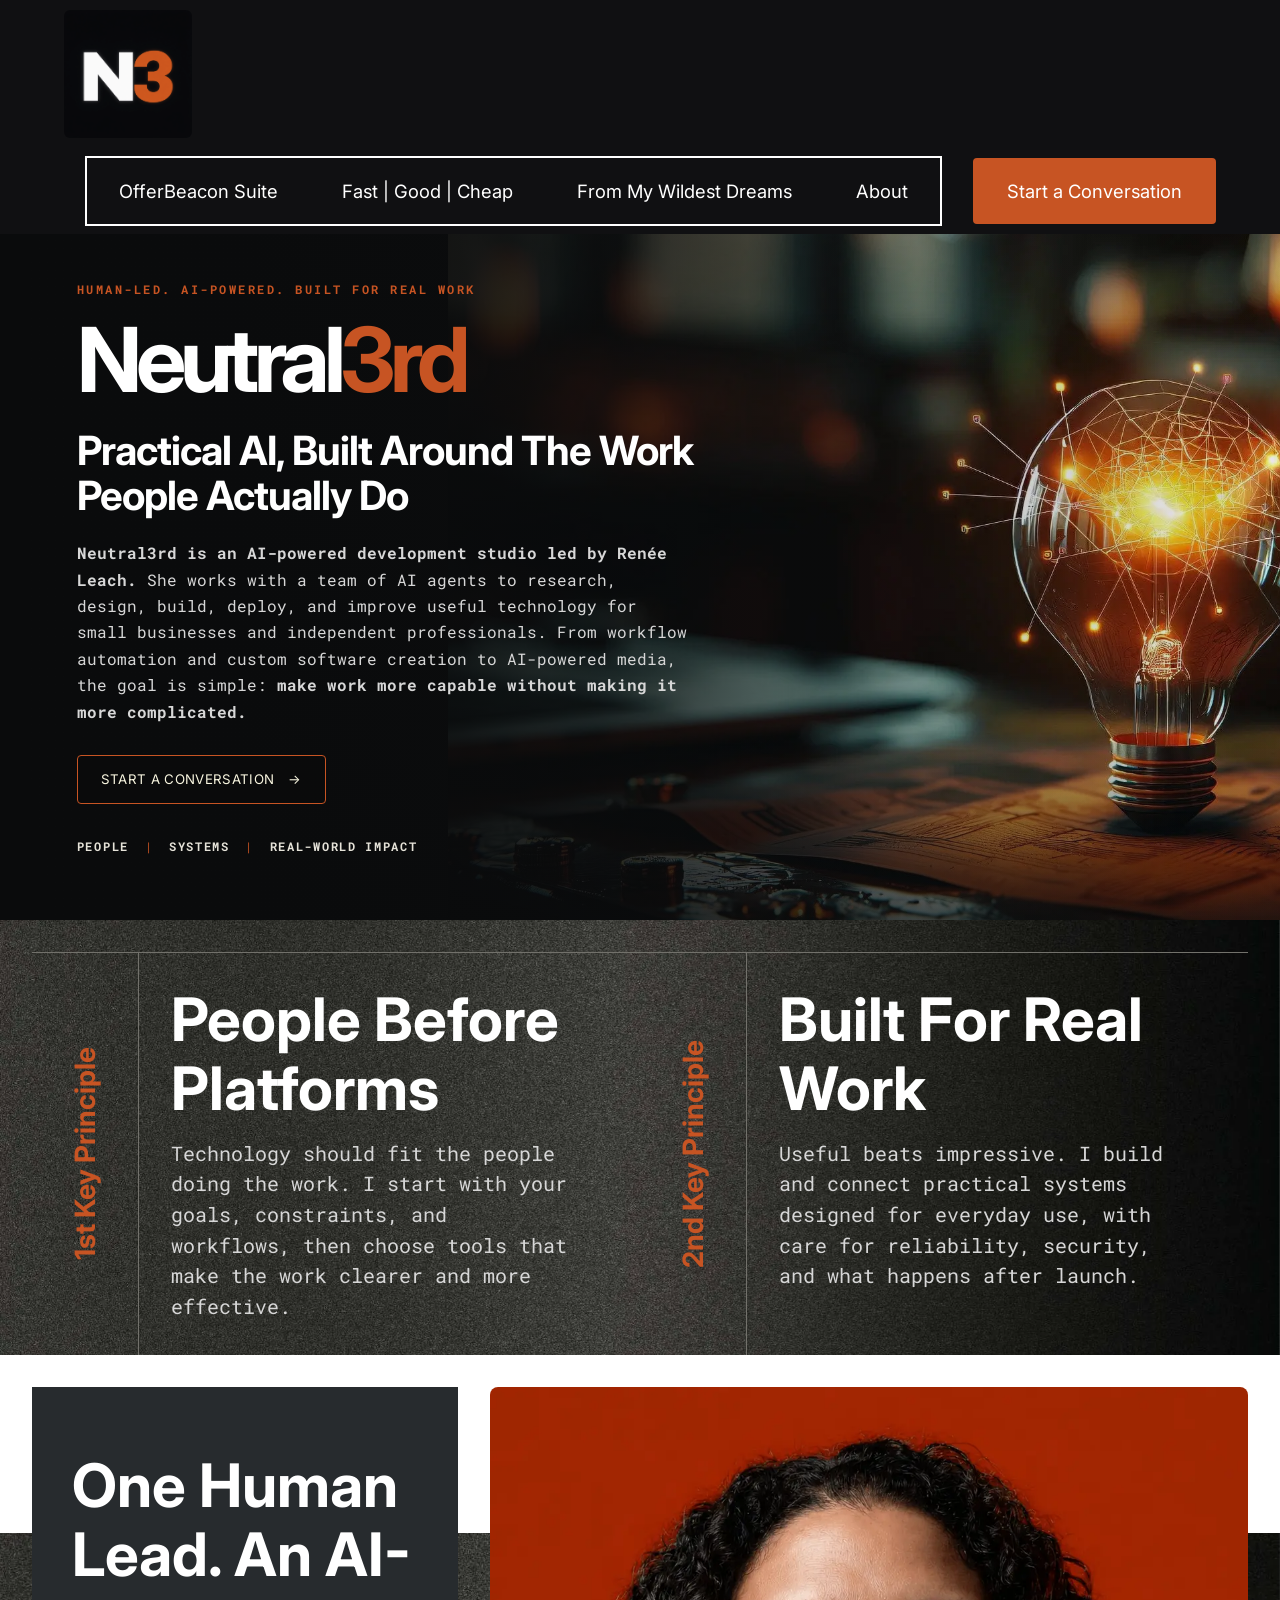
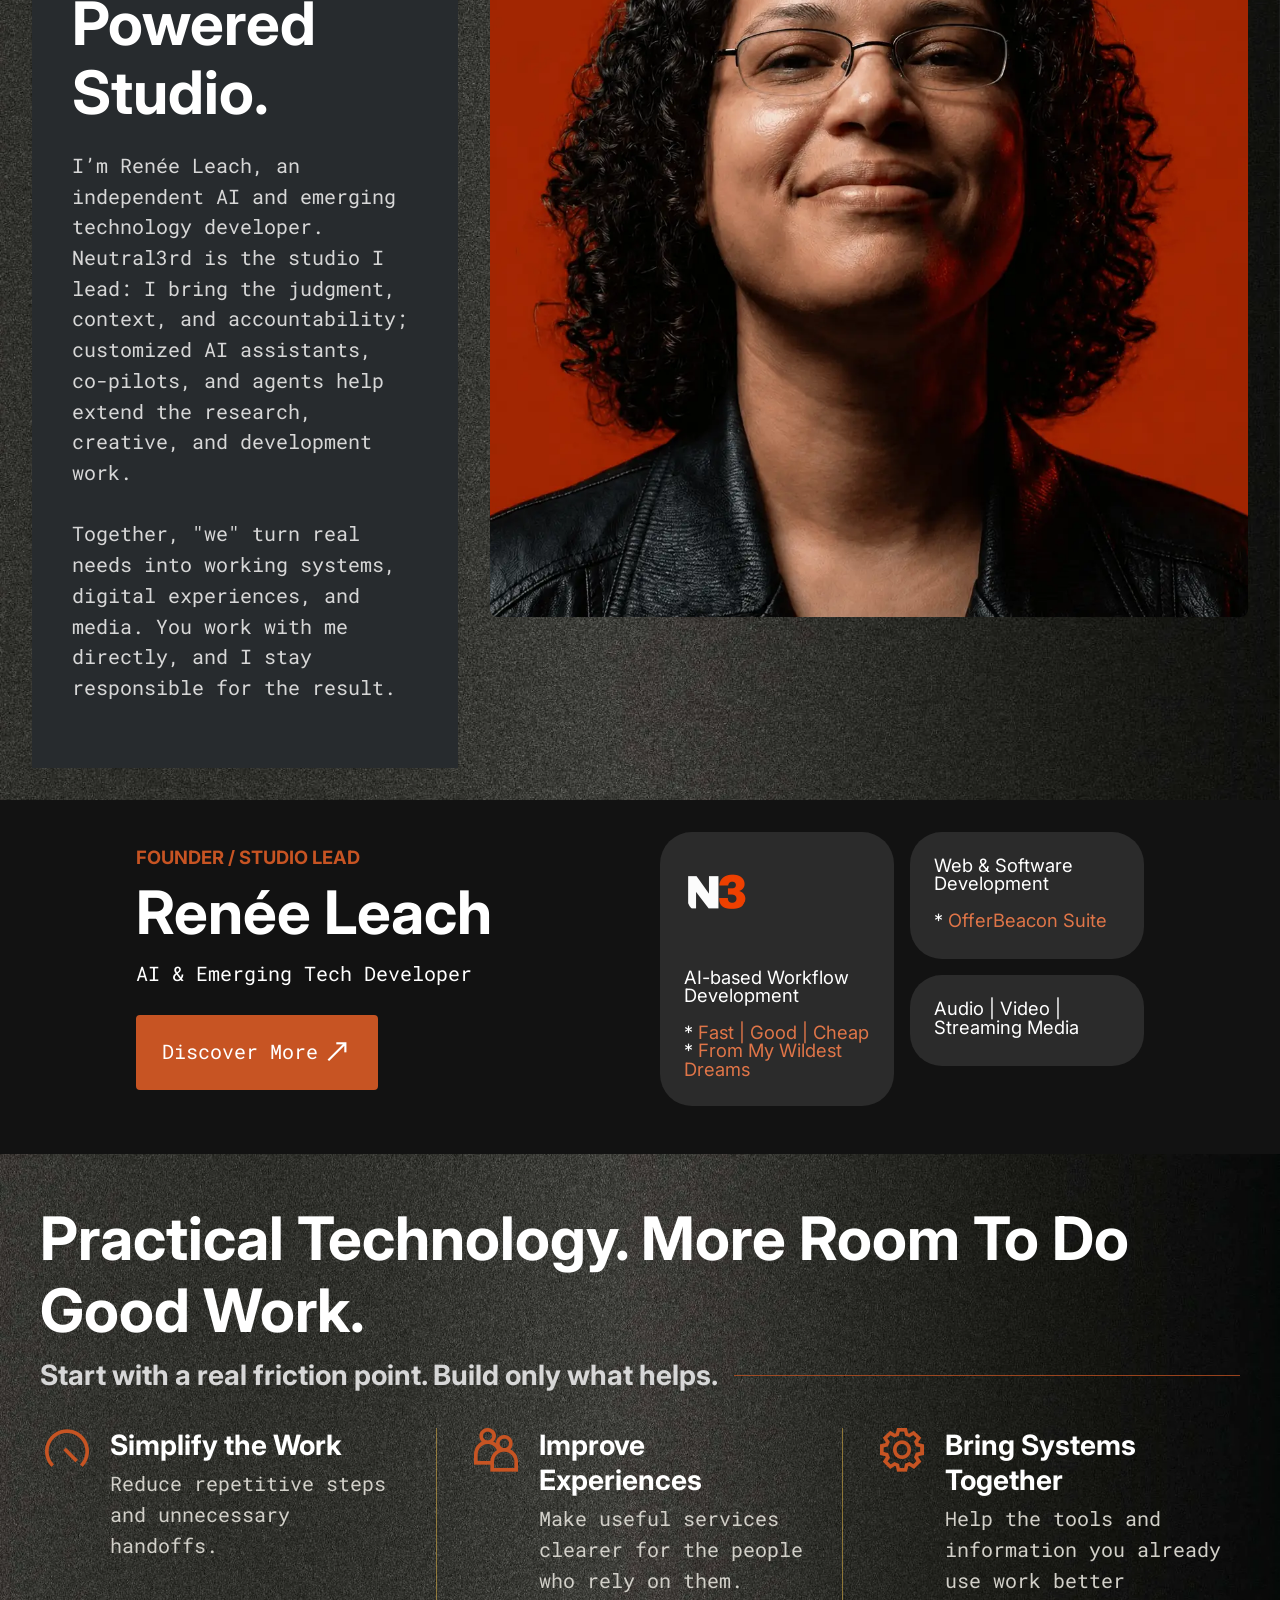
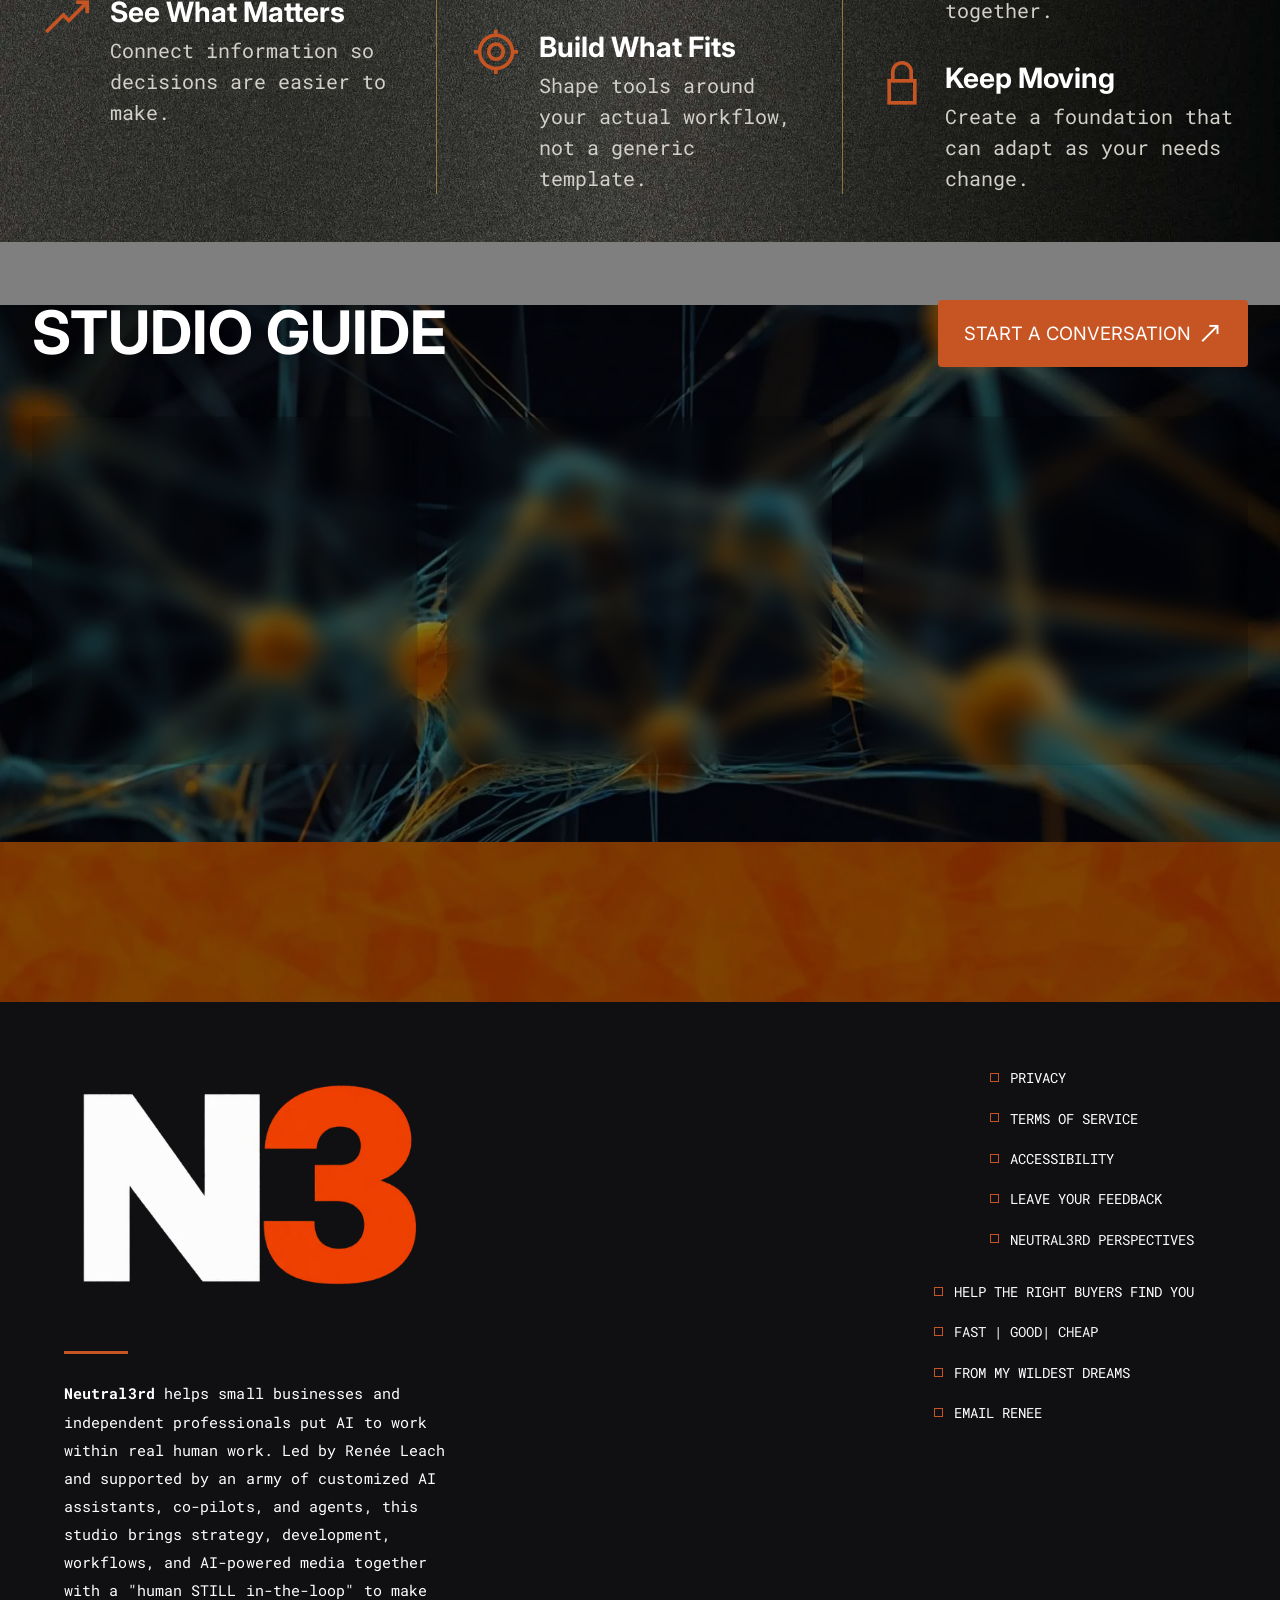
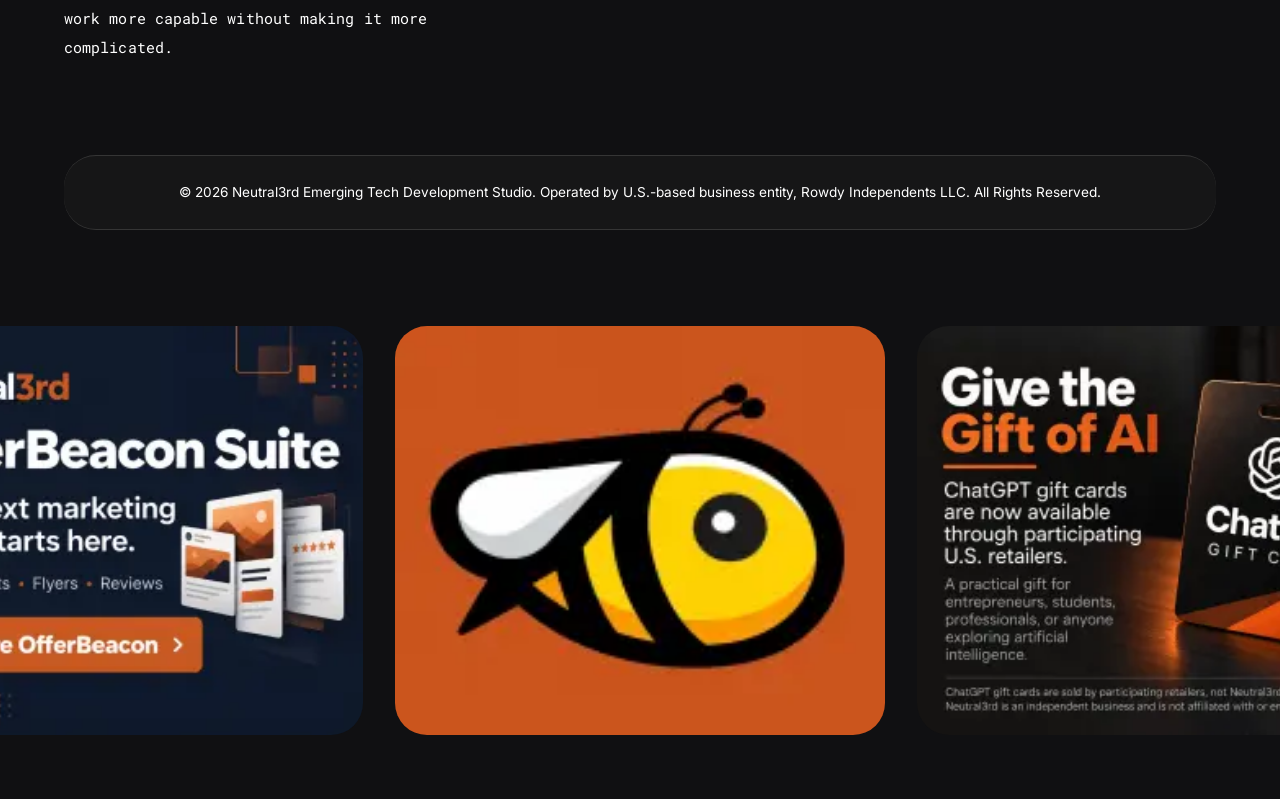
==== index.html @ d82cf658 "create github pages" ====
<!DOCTYPE html>
<html  >
<head>
  
  <meta charset="UTF-8">
  <meta http-equiv="X-UA-Compatible" content="IE=edge">
  
  <meta name="twitter:card" content="summary_large_image"/>
  <meta name="twitter:image:src" content="assets/images/index-meta.png">
  <meta property="og:image" content="assets/images/index-meta.png">
  <meta name="twitter:title" content="Neutral3rd | AI-Powered Emerging Tech Development Studio">
  <meta name="viewport" content="width=device-width, initial-scale=1, minimum-scale=1">
  <link rel="shortcut icon" href="assets/images/white20and20orange20n320logo-128x128.png" type="image/x-icon">
  <meta name="description" content="Neutral3rd is Renée Leach’s AI-powered development studio, combining human direction and AI agents to build practical technology, automation, and media for real work.">
  
  
  <title>Neutral3rd | AI-Powered Emerging Tech Development Studio</title>
  <link rel="stylesheet" href="assets/web/assets/mobirise-icons2/mobirise2.css">
  <link rel="stylesheet" href="assets/bootstrap/css/bootstrap.min.css">
  <link rel="stylesheet" href="assets/parallax/jarallax.css">
  <link rel="stylesheet" href="assets/dropdown/css/style.css">
  <link rel="stylesheet" href="assets/socicon/css/styles.css">
  <link rel="stylesheet" href="assets/theme/css/style.css">
  <link rel="preload" href="https://fonts.googleapis.com/css?family=Inter:100,200,300,400,500,600,700,800,900,100i,200i,300i,400i,500i,600i,700i,800i,900i&display=swap" as="style" onload="this.onload=null;this.rel='stylesheet'">
  <noscript><link rel="stylesheet" href="https://fonts.googleapis.com/css?family=Inter:100,200,300,400,500,600,700,800,900,100i,200i,300i,400i,500i,600i,700i,800i,900i&display=swap"></noscript>
  <link rel="preload" href="https://fonts.googleapis.com/css?family=Roboto+Mono:100,200,300,400,500,600,700,100i,200i,300i,400i,500i,600i,700i&display=swap" as="style" onload="this.onload=null;this.rel='stylesheet'">
  <noscript><link rel="stylesheet" href="https://fonts.googleapis.com/css?family=Roboto+Mono:100,200,300,400,500,600,700,100i,200i,300i,400i,500i,600i,700i&display=swap"></noscript>
  <link rel="preload" as="style" href="assets/mobirise/css/mbr-additional.css?v=GJAGqX"><link rel="stylesheet" href="assets/mobirise/css/mbr-additional.css?v=GJAGqX" type="text/css">

  
  
  

<meta name="theme-color" content="#f9f6e0">
<link rel="manifest" href="manifest.json">
<script src="sw-connect.js"></script>
<meta name="mobile-web-app-capable" content="yes">
<meta name="apple-mobile-web-app-capable" content="yes">
<link rel="apple-touch-startup-image" media="(device-width: 320px) and (device-height: 568px) and (-webkit-device-pixel-ratio: 2) and (orientation: portrait)" href="assets/images/apple-launch-640x1136.png">
<link rel="apple-touch-startup-image" media="(device-width: 375px) and (device-height: 667px) and (-webkit-device-pixel-ratio: 2) and (orientation: portrait)" href="assets/images/apple-launch-750x1334.png">
<link rel="apple-touch-startup-image" media="(device-width: 414px) and (device-height: 736px) and (-webkit-device-pixel-ratio: 3) and (orientation: portrait)" href="assets/images/apple-launch-1242x2208.png">
<link rel="apple-touch-startup-image" media="(device-width: 375px) and (device-height: 812px) and (-webkit-device-pixel-ratio: 3) and (orientation: portrait)" href="assets/images/apple-launch-1125x2436.png">
<link rel="apple-touch-startup-image" media="(device-width: 390px) and (device-height: 844px) and (-webkit-device-pixel-ratio: 3) and (orientation: portrait)" href="assets/images/apple-launch-1170x2532.png">
<link rel="apple-touch-startup-image" media="(device-width: 393px) and (device-height: 852px) and (-webkit-device-pixel-ratio: 3) and (orientation: portrait)" href="assets/images/apple-launch-1179x2556.png">
<link rel="apple-touch-startup-image" media="(device-width: 430px) and (device-height: 932px) and (-webkit-device-pixel-ratio: 3) and (orientation: portrait)" href="assets/images/apple-launch-1290x2796.png">
<link rel="apple-touch-startup-image" media="(device-width: 768px) and (device-height: 1024px) and (-webkit-device-pixel-ratio: 2) and (orientation: portrait)" href="assets/images/apple-launch-1536x2048.png">
<link rel="apple-touch-startup-image" media="(device-width: 834px) and (device-height: 1112px) and (-webkit-device-pixel-ratio: 2) and (orientation: portrait)" href="assets/images/apple-launch-1668x2224.png">
<link rel="apple-touch-startup-image" media="(device-width: 834px) and (device-height: 1194px) and (-webkit-device-pixel-ratio: 2) and (orientation: portrait)" href="assets/images/apple-launch-1668x2388.png">
<link rel="apple-touch-startup-image" media="(device-width: 1024px) and (device-height: 1366px) and (-webkit-device-pixel-ratio: 2) and (orientation: portrait)" href="assets/images/apple-launch-2048x2732.png">
<meta name="apple-mobile-web-app-status-bar-style" content="default">
<meta name="apple-mobile-web-app-title" content="Neutral3rd Emerging Technologies Development Studio">
<link rel="apple-touch-icon" href="apple-touch-icon.png"></head>
<body>
  
  <section data-bs-version="5.1" class="menu menu01 glancem5 cid-vyMJUqlvSn" once="menu" id="menu01-20">
    

    <nav class="navbar navbar-dropdown navbar-expand-lg">
        <div class="content-wrap container-fluid">
            <div class="navbar-brand">
                <span class="navbar-logo">
                    <a href="https://neutral3rd.space">
                        <img src="[data-uri]" alt="Neutral3rd Emerging Tech Development Studio" style="height: 8rem;" loading="lazy" class="lazyload" data-src="assets/images/white20and20orange20n320logo-1206x1206.png">
                    </a>
                </span>
                
            </div>
            <button class="navbar-toggler" type="button" data-toggle="collapse" data-bs-toggle="collapse" data-target="#navbarSupportedContent" data-bs-target="#navbarSupportedContent" aria-controls="navbarNavAltMarkup" aria-expanded="false" aria-label="Toggle navigation">
                <div class="hamburger">
                    <span></span>
                    <span></span>
                    <span></span>
                    <span></span>
                </div>
            </button>
            <div class="collapse navbar-collapse" id="navbarSupportedContent">
                <ul class="navbar-nav nav-dropdown" data-app-modern-menu="true"><li class="nav-item"><a class="nav-link link text-info text-primary display-4" href="https://offerbeacon.neutral3rd.space" target="_blank">OfferBeacon Suite</a></li><li class="nav-item"><a class="nav-link link text-info text-primary display-4" href="https://neutral3rd.space/fast-good-cheap">Fast | Good | Cheap</a></li><li class="nav-item"><a class="nav-link link text-info text-primary display-4" href="https://neutral3rd.space/custom-task-prompt">From My Wildest Dreams</a></li>
                    
                    <li class="nav-item"><a class="nav-link link text-info text-primary display-4" href="index.html#dev-about">About</a>
                    </li></ul>
                
                <div class="navbar-buttons mbr-section-btn"><a class="btn btn-secondary display-4" href="https://studioguide.neutral3rd.space/chat?token=cf7573456c87d54489c7ba5f0a2e93bf&name=Samir%20%7C%20Neutral3rd%20Emerging%20Tech%20Development%20Studio&accent=%23c75423&greet=Hey!%20Welcome%20to%20Neutral3rd.%20I%27m%20Samir%2C%20Neutral3rd%27s%20AI%20studio%20guide.%20I%20can%20help%20you%20explore%20the%20OfferBeacon%20Suite%2C%20learn%20about%20this%20development%20studio%20in%20general%2C%20or%20find%20the%20right%20next%20step.%20What%20brings%20you%20here%20today%3F&face=https%3A%2F%2Fcuevueapp.com%2Fassets%2Ffaces%2Fstandard%2F62227bb3-2f6e-4220-b3c9-2c02b2fdb349.jpg&page=https%3A%2F%2Fstudioguide.neutral3rd.space%2Fneutral3rd-emerging-technologies%2Fsamir-from-neutral3rd-emerging&mode=desktop&lang=en" target="_blank">Start a Conversation</a></div>
            </div>
        </div>
    </nav>
</section>

<section data-bs-version="5.1" class="features08 fabm5 neutral3rd-hero cid-tPfidOb3iJ" id="header01-1">




<!-- BACKGROUND OVERLAY -->




<!-- CINEMATIC IMAGE LAYER -->

<div class="n3-hero-media">

  <div class="n3-hero-image-frame" style="background-image: url(assets/images/mbr-6-1920x1280.webp); background-position: 20% 65%; width: 65%;">
  </div>

  <div class="n3-hero-image-shade" aria-hidden="true"></div>

</div>


<!-- MAIN CONTENT -->

<div class="n3-hero-container container-fluid">

  <div class="n3-hero-content">

    <!-- EYEBROW -->

    <p class="n3-hero-eyebrow mbr-fonts-style display-7">HUMAN-LED. AI-POWERED. BUILT FOR REAL WORK</p>


    <!-- BRAND -->

    <h1 class="n3-hero-brand mbr-fonts-style display-1"><strong>
      Neutral<span class="n3-gold"><b>3rd</b></span></strong></h1>


    <!-- HEADLINE -->

    <h2 class="n3-hero-headline mbr-fonts-style display-2">Practical AI, Built Around The Work People Actually Do</h2>


    <!-- DESCRIPTION -->

    <p class="n3-hero-description mbr-fonts-style display-7"><strong>Neutral3rd is an AI-powered development studio led by Renée Leach.</strong> She works with a team of AI agents to research, design, build, deploy, and improve useful technology for small businesses and independent professionals. From workflow automation and custom software creation to AI-powered media, the goal is simple: <strong>make work more capable without making it more complicated.</strong><br></p>


    <!-- BUTTONS -->

    <div class="n3-hero-buttons mbr-section-btn">

     <!-- <a class="btn btn-primary display-4" href="#">
        EXPLORE THE BUILDS
        <span aria-hidden="true">→</span>
      </a> -->

      <a class="btn btn-secondary display-4" href="https://studioguide.neutral3rd.space/chat?token=cf7573456c87d54489c7ba5f0a2e93bf&name=Samir%20%7C%20Neutral3rd%20Emerging%20Tech%20Development%20Studio&accent=%23c75423&greet=Hey!%20Welcome%20to%20Neutral3rd.%20I%27m%20Samir%2C%20Neutral3rd%27s%20AI%20studio%20guide.%20I%20can%20help%20you%20explore%20the%20OfferBeacon%20Suite%2C%20learn%20about%20this%20development%20studio%20in%20general%2C%20or%20find%20the%20right%20next%20step.%20What%20brings%20you%20here%20today%3F&face=https%3A%2F%2Fcuevueapp.com%2Fassets%2Ffaces%2Fstandard%2F62227bb3-2f6e-4220-b3c9-2c02b2fdb349.jpg&page=https%3A%2F%2Fstudioguide.neutral3rd.space%2Fneutral3rd-emerging-technologies%2Fsamir-from-neutral3rd-emerging&mode=desktop&lang=en" target="_blank">START A CONVERSATION <span aria-hidden="true">→</span></a>

    </div>

    <!-- KEYWORDS  -->

    <p class="n3-hero-keywords mbr-fonts-style display-7">
      PEOPLE <span>|</span>&nbsp;SYSTEMS <span>|</span>
      REAL-WORLD IMPACT
    </p>

  </div>

</div>

</section>

<section data-bs-version="5.1" class="features05 fabm5 cid-tPfiw8mInr mbr-parallax-background" id="features05-6">
    

    
    

    <div class="container-fluid">
        <div class="row">
            
            <div class="col-12 col-lg-6 item features-without-image item-mb active">
                <div class="item-wrapper">
                    <div class="card-box">
                        <div class="subtitle-wrap">
                            <h3 class="mbr-section-subtitle mbr-fonts-style display-5"><strong>1st Key Principle</strong></h3>
                        </div>
                        <div class="content-wrapper">
                            <h2 class="mbr-section-title mbr-fonts-style display-2">
                                <strong>People Before Platforms</strong></h2>
                            <p class="mbr-text mbr-fonts-style display-7">Technology should fit the people doing the work. I start with your goals, constraints, and workflows, then choose tools that make the work clearer and more effective.</p>
                            
                        </div>
                    </div>
                </div>
            </div><div class="col-12 col-lg-6 item features-without-image item-mb">
                <div class="item-wrapper">
                    <div class="card-box">
                        <div class="subtitle-wrap">
                            <h3 class="mbr-section-subtitle mbr-fonts-style display-5">
                                <strong>2nd Key Principle</strong>
                            </h3>
                        </div>
                        <div class="content-wrapper">
                            <h2 class="mbr-section-title mbr-fonts-style display-2">
                                <strong>Built For Real Work</strong></h2>
                            <p class="mbr-text mbr-fonts-style display-7">
                                Useful beats impressive. I build and connect practical systems designed for everyday use, with care for reliability, security, and what happens after launch.</p>
                            
                        </div>
                    </div>
                </div>
            </div>
        </div>
    </div>
</section>

<section data-bs-version="5.1" class="features04 flexm5 cid-vyHqQvkyf4 mbr-parallax-background" id="dev-about">
    

    
    

    <div class="container-fluid">
        <div class="row">
            <div class="col-12">
                <div class="items-wrapper">
                    <div class="item features-image">
                        <div class="item-wrapper">
                            <div class="item-content">
                                <div class="title-wrap">
                                    <h4 class="item-title mbr-fonts-style display-2"><strong>One Human Lead. An AI-Powered Studio.</strong><strong><br></strong></h4>
                                    <p class="item-desc mbr-fonts-style display-7">I’m Renée Leach, an independent AI and emerging technology developer. Neutral3rd is the studio I lead: I bring the judgment, context, and accountability; customized AI assistants, co-pilots, and agents help extend the research, creative, and development work. <br><br>Together, "we" turn real needs into working systems, digital experiences, and media. You work with me directly, and I stay responsible for the result.<br></p>
                                </div>
                            </div>
                            <div class="item-img">
                                <img src="[data-uri]" alt="Renée Leach" loading="lazy" class="lazyload" data-src="assets/images/e23881d4-690f-410b-9995-3c2adae70bcd-1254x1254.webp">
                            </div>
                        </div>
                    </div>
                </div>
            </div>
        </div>
    </div>
</section>

<section data-bs-version="5.1" class="features03 rebootm5 cid-vyHAg8ALMt" id="features03-1z">
    

    
    

    <div class="container-fluid">
        <div class="row justify-content-center">
            <div class="col-12 col-lg-10 card">
                <div class="content-wrapper">
                    <div class="row content-wrap justify-content-between">
                        <div class="col-12 col-lg-5 card">
                            <div class="title-wrapper">
               <p class="mbr-label mbr-fonts-style display-4"><strong>FOUNDER / STUDIO LEAD&nbsp;</strong></p>                 
                                 <h2 class="mbr-section-title mbr-fonts-style display-2"><strong>Renée Leach</strong></h2>
                                <p class="mbr-text mbr-fonts-style display-7">
                                    AI &amp; Emerging Tech Developer
                                </p>
                                <div class="mbr-section-btn"><a class="btn btn-secondary display-7" href="https://rleach-dev.neutral3rd.space/" target="_blank">
                                        <span class="mobi-mbri mobi-mbri-right mbr-iconfont mbr-iconfont-btn"></span>
                                        Discover More</a></div>
                            </div>
                        </div>
                        <div class="col-12 col-lg-6 card">
                            <div class="items-wrapper">
                                <div class="card-wrapper">
                                    <div class="image-wrapper">
                                        <img src="[data-uri]" alt="" loading="lazy" class="lazyload" data-src="assets/images/bold20n320geometric20logo-512x512.webp">
                                    </div>
                                    <div class="card-box">
                                        <h4 class="item-name mbr-fonts-style display-4">AI-based Workflow Development<br><br>* <a href="https://neutral3rd.space/fast-good-cheap" class="text-warning">Fast | Good | Cheap</a><br>* <a href="https://neutral3rd.space/custom-task-prompt" class="text-warning">From My Wildest Dreams</a></h4>
                                        
                                    </div>
                                </div>
                                <div class="items-wrap">
                                    <div class="item features-without-image">
                                        <div class="item-wrapper">
                                            
                                            <h4 class="item-title mbr-fonts-style display-4"><div>Web &amp; Software Development<br><br><div>* <a href="https://offerbeacon.neutral3rd.space" class="text-warning" target="_blank">OfferBeacon Suite</a></div></div></h4>
                                            
                                        </div>
                                    </div>
                                    <div class="item features-without-image">
                                        <div class="item-wrapper">
                                            
                                            <h4 class="item-title mbr-fonts-style display-4">Audio | Video | Streaming Media</h4>
                                            
                                        </div>
                                    </div>
                                </div>
                            </div>
                        </div>
                    </div>
                </div>
            </div>
        </div>
    </div>
</section>

<section data-bs-version="5.1" class="features08 fabm5 neutral3rd-benefits cid-vyqf49IxUR mbr-parallax-background" id="features08-o">

    

    
    

    <div class="container-fluid">

        <div class="row">
            <div class="col-12">

                <div class="benefits-heading">

                    <h2 class="mbr-section-title mbr-fonts-style display-2"><strong>Practical Technology. More Room To Do Good Work.</strong></h2>

                    <div class="benefits-subtitle-row">
                        <p class="mbr-text mbr-fonts-style display-5"><strong>Start with a real friction point. Build only what helps.</strong></p>

                        <span class="benefits-heading-line"></span>
                        
                    </div>
<p class="mbr-text mbr-fonts-style display-5"></p>

                </div>

            </div>
        </div>

        <div class="row">
            <div class="col-12">

                <div class="benefits-grid">

                    <!-- COLUMN 1 -->
                    <div class="benefits-column">

                        <div class="benefit-item">
                            <div class="benefit-icon">
                                <span class="mbr-iconfont mobi-mbri-speed mobi-mbri"></span>
                            </div>
                            <div class="benefit-content">
                                <h3 class="benefit-title mbr-fonts-style display-5"><strong>Simplify the Work</strong></h3>
                                <p class="benefit-description mbr-fonts-style display-7">
                                    Reduce repetitive steps and unnecessary handoffs.
                                </p>
                            </div>
                        </div>

                        <div class="benefit-item">
                            <div class="benefit-icon">
                                <span class="mbr-iconfont mobi-mbri-growing-chart mobi-mbri"></span>
                            </div>
                            <div class="benefit-content">
                                <h3 class="benefit-title mbr-fonts-style display-5"><strong>See What Matters</strong></h3>
                                <p class="benefit-description mbr-fonts-style display-7">
                                    Connect information so decisions are easier to make.
                                </p>
                            </div>
                        </div>

                    </div>

                    <!-- COLUMN 2 -->
                    <div class="benefits-column">

                        <div class="benefit-item">
                            <div class="benefit-icon">
                                <span class="mbr-iconfont mobi-mbri-users mobi-mbri"></span>
                            </div>
                            <div class="benefit-content">
                                <h3 class="benefit-title mbr-fonts-style display-5"><strong>Improve Experiences</strong></h3>
                                <p class="benefit-description mbr-fonts-style display-7">
                                    Make useful services clearer for the people who rely on them.
                                </p>
                            </div>
                        </div>

                        <div class="benefit-item">
                            <div class="benefit-icon">
                                <span class="mbr-iconfont mobi-mbri-target mobi-mbri"></span>
                            </div>
                            <div class="benefit-content">
                                <h3 class="benefit-title mbr-fonts-style display-5"><strong>Build What Fits</strong></h3>
                                <p class="benefit-description mbr-fonts-style display-7">
                                    Shape tools around your actual workflow, not a generic template.
                                </p>
                            </div>
                        </div>

                    </div>

                    <!-- COLUMN 3 -->
                    <div class="benefits-column">

                        <div class="benefit-item">
                            <div class="benefit-icon">
                                <span class="mbr-iconfont mobi-mbri-setting mobi-mbri"></span>
                            </div>
                            <div class="benefit-content">
                                <h3 class="benefit-title mbr-fonts-style display-5"><strong>Bring Systems Together</strong></h3>
                                <p class="benefit-description mbr-fonts-style display-7">
                                    Help the tools and information you already use work better together.
                                </p>
                            </div>
                        </div>

                        <div class="benefit-item">
                            <div class="benefit-icon">
                                <span class="mbr-iconfont mobi-mbri-lock mobi-mbri"></span>
                            </div>
                            <div class="benefit-content">
                                <h3 class="benefit-title mbr-fonts-style display-5"><strong>Keep Moving</strong></h3>
                                <p class="benefit-description mbr-fonts-style display-7">
                                    Create a foundation that can adapt as your needs change.</p>
                            </div>
                        </div>

                    </div>

                </div>

            </div>
        </div>

    </div>
</section>

<section data-bs-version="5.1" class="features01 shapem5 cid-vzkBFrRlJz mbr-parallax-background" id="features01-4d">
    

    
    <div class="mbr-overlay" style="opacity: 0.5; background-color: rgb(0, 0, 0);"></div>

    <div class="container-fluid">
        <div class="row">
            <div class="col-12 col-lg-6 card">
                <div class="title-wrapper">
                    <h2 class="mbr-section-title mbr-fonts-style display-2"><strong>STUDIO GUIDE</strong></h2>
                </div>
            </div>
            <div class="col-12 col-lg-6 card">
                <div class="mbr-section-btn main-btn"><a class="btn btn-secondary display-4" href="https://studioguide.neutral3rd.space/neutral3rd-emerging-technologies/samir-from-neutral3rd-emerging" target="_blank">
                        <span class="mobi-mbri mobi-mbri-right mbr-iconfont mbr-iconfont-btn"></span>
                        START A CONVERSATION</a></div>
            </div>
        </div>
        <div class="row items-wrapper">
            <div class="col-12 col-lg-4 item features-without-image">
                <div class="item-wrapper item-blur">
                    <div class="card-box">
                        
                        <div class="border-wrapper"></div>
                        <h4 class="card-title mbr-fonts-style display-5">Explore the Studio</h4>
                        <p class="card-text mbr-fonts-style display-7">
                            Discover Neutral3rd’s products, services, training, and current builds through a conversation with my AI Studio Guide.
                        </p>
                        
                    </div>
                </div>
            </div>
            <div class="col-12 col-lg-4 item features-without-image">
                <div class="item-wrapper item-blur">
                    <div class="card-box">
                        
                        <div class="border-wrapper"></div>
                        <h4 class="card-title mbr-fonts-style display-5">Find Your Fit</h4>
                        <p class="card-text mbr-fonts-style display-7">
                            Share what you’re looking to accomplish. Ask questions, explore available options, and find offerings that match your needs.
                        </p>
                        
                    </div>
                </div>
            </div>
            <div class="col-12 col-lg-4 item features-without-image">
                <div class="item-wrapper item-blur">
                    <div class="card-box">
                        
                        <div class="border-wrapper"></div>
                        <h4 class="card-title mbr-fonts-style display-5">Take the Next Step</h4>
                        <p class="card-text mbr-fonts-style display-7">
                            Get guidance on where to begin, with links to relevant courses, products, services, and ways to connect with this studio.
                        </p>
                        
                    </div>
                </div>
            </div>
        </div>
    </div>
</section>

<section data-bs-version="5.1" class="info1 cid-vyXIGhjOWm mbr-parallax-background" id="info1-3e">
    

    <div class="mbr-overlay" style="opacity: 0.5; background-color: rgb(0, 0, 0);">
    </div>

    <div class="container-fluid">
        <div class="row">
            <div class="col-12 col-lg-12">
                
                
                
            </div>
        </div>
    </div>
</section>

<section data-bs-version="5.1" class="footer01 impactm5 cid-vyuTH9KVkF" once="footers" id="footer01-1m">

    

    
    

    <div class="container-fluid">

        <div class="row justify-content-center n3-footer-main">

            <div class="col-12 col-lg-7">

                <div class="content-wrapper">

                    <div class="title-wrapper">
                        <div class="title-wrap">

                            <div class="logo-wrapper">
                                <a href="https://neutral3rd.space"><img class="n3-footer-logo lazyload" src="[data-uri]" alt="Neutral3rd Emerging Tech Development Studio" loading="lazy" data-src="assets/images/bold20n320geometric20logo-1-512x512.webp"></a>
                            </div>

                           

                        </div>
                    </div>

                    <!-- <div class="text-wrapper" mbr-if="showText">
                        <p class="mbr-text mbr-fonts-style" mbr-theme-style="display-7" data-app-selector=".mbr-text, .text-wrapper">xx</p>
                    </div> -->

                    <div class="desc-wrapper">

                       <!-- <h3 class="mbr-section-subtitle mbr-fonts-style" data-app-selector=".mbr-section-subtitle" mbr-theme-style="display-5" mbr-if="showSubtitle">
                            <b>ABOUT THE STUDIO</b>
                        </h3> -->

                        <div class="desc-wrap">
                            <p class="mbr-desc mbr-fonts-style display-7"><strong>Neutral3rd</strong> helps small businesses and independent professionals put AI to work within real human work. Led by Renée Leach and supported by an army of customized AI assistants, co-pilots, and agents, this studio brings strategy, development, workflows, and AI-powered media together with a "human STILL in-the-loop" to make work more capable without making it more complicated.<br></p>
                        </div>

                        

                    </div>
                </div>
            </div>

            <div class="col-12 col-lg-5">
                <div class="navigation-wrap">
                    <div class="nav-wrapper">

                        <div class="nav-wrap">
                            <ul class="list mbr-fonts-style display-7">
                                <li class="item-wrap"><strong><a href="https://neutral3rd.space/privacy" class="text-info">PRIVACY</a></strong></li><a href="privacy.html" class="text-primary"><strong>
                                </strong></a><li class="item-wrap"><strong><a href="https://neutral3rd.space/terms" class="text-info">TERMS OF SERVICE</a></strong></li><a href="https://neutral3rd.space/terms" class="text-primary">
                                </a><li class="item-wrap"><strong><a href="https://neutral3rd.space/accessibility" class="text-info">ACCESSIBILITY</a></strong></li><li class="item-wrap"><strong><a href="https://connections.neutral3rd.space/wall" class="text-info" target="_blank">LEAVE YOUR FEEDBACK</a></strong></li><li class="item-wrap"><strong><a href="https://perspectives.neutral3rd.space/" class="text-white" target="_blank">NEUTRAL3RD PERSPECTIVES</a></strong></li>
                            </ul>
                        </div>

                        <div class="nav-wrap">
                            <ul class="list mbr-fonts-style display-7">
                                <li class="item-wrap"><strong><a href="https://offerbeacon.neutral3rd.space/" class="text-info" target="_blank">HELP THE RIGHT BUYERS FIND YOU</a></strong></li><li class="item-wrap"><strong><a href="https://neutral3rd.space/fast-good-cheap" class="text-white">FAST | GOOD| CHEAP</a></strong></li><li class="item-wrap"><strong><a href="https://neutral3rd.space/custom-task-prompt" class="text-info text-primary">FROM MY WILDEST DREAMS</a></strong></li><a href="https://neutral3rd.space" class="text-primary">
</a><li class="item-wrap"><strong><a href="mailto:renee.leach@neutral3rd.space?subject=Business%20Inquiry" class="text-info">EMAIL RENEE</a></strong></li>
                            </ul>
                        </div>

                        

                    </div>
                </div>
            </div>

            <div class="col-12">
                <p class="mbr-copy mbr-fonts-style card-wrap display-4">
                    © 2026 Neutral3rd Emerging Tech Development Studio. Operated by U.S.-based business entity, Rowdy Independents LLC. All Rights Reserved.
                </p>
            </div>

        </div>
    </div>
</section>

<section data-bs-version="5.1" class="slider1 mbr-embla cid-vyXOzXH4YS" id="slider01-3n">
    
    
    <div class="position-relative text-center">
        
        <div class="embla mt-4" data-skip-snaps="true" data-align="center" data-contain-scroll="trimSnaps" data-loop="true" data-auto-play="true" data-auto-play-interval="5" data-draggable="true">
            <div class="embla__viewport container-fluid">
                <div class="embla__container">
                    
                    <div class="embla__slide slider-image item active" style="margin-left: 1rem; margin-right: 1rem;">
                        <div class="slide-content">
                            <div class="item-wrapper">
                                <div class="item-img">
                                    <img src="[data-uri]" alt="Honeygain" data-slide-to="1" data-bs-slide-to="1" loading="lazy" class="lazyload" data-src="assets/images/bold20cartoon20bee20logo20on20copper20background-192x160.webp">
                                </div>
                            </div>
                            <!--<div class="item-content">
                                <div class="img-link">
                                   <h2 class="mbr-fonts-style m-0" data-app-selector=".img-link, .link-icon" mbr-theme-style="display-7">[service]</h2>
                                    <span mbr-icon class="mbr-iconfont link-icon mobi-mbri-right mobi-mbri"></span>
                                </div>
                            </div>-->

                        </div>
                    </div>
                    <div class="embla__slide slider-image item" style="margin-left: 1rem; margin-right: 1rem;">
                        <div class="slide-content">
                            <div class="item-wrapper">
                                <div class="item-img">
                                    
                                <a href="https://help.openai.com/en/articles/20001491-buying-and-redeeming-openai-gift-cards?utm_source=chatgpt.com" target="true"></a><a href="https://help.openai.com/en/articles/20001491-buying-and-redeeming-openai-gift-cards?utm_source=chatgpt.com"><img src="[data-uri]" alt="OpenAI ChatGPT Gift Cards" data-slide-to="2" data-bs-slide-to="2" loading="lazy" class="lazyload" data-src="assets/images/chatgpt20gift20card20promo-300x250.webp"></a></div>
                            </div>
                            <!--<div class="item-content">
                                <div class="img-link">
                                   <h2 class="mbr-fonts-style m-0" data-app-selector=".img-link, .link-icon" mbr-theme-style="display-7">[service]</h2>
                                    <span mbr-icon class="mbr-iconfont link-icon mobi-mbri-right mobi-mbri"></span>
                                </div>
                            </div>-->

                        </div>
                    </div>
                    <div class="embla__slide slider-image item" style="margin-left: 1rem; margin-right: 1rem;">
                        <div class="slide-content">
                            <div class="item-wrapper">
                                <div class="item-img">
                                    
                                <a href="index.html"><img src="[data-uri]" alt="N3 Advertisement Placeholder" data-slide-to="3" data-bs-slide-to="3" loading="lazy" class="lazyload" data-src="assets/images/minimalist20n320advertisement20placeholder-300x250.webp"></a></div>
                            </div>
                            <!--<div class="item-content">
                                <div class="img-link">
                                   <h2 class="mbr-fonts-style m-0" data-app-selector=".img-link, .link-icon" mbr-theme-style="display-7">[service]</h2>
                                    <span mbr-icon class="mbr-iconfont link-icon mobi-mbri-right mobi-mbri"></span>
                                </div>
                            </div>-->

                        </div>
                    </div><div class="embla__slide slider-image item" style="margin-left: 1rem; margin-right: 1rem;">
                        <div class="slide-content">
                            <div class="item-wrapper">
                                <div class="item-img">
                                    
                                <a href="index.html"><img src="[data-uri]" alt="N3 Advertisement Placeholder" data-slide-to="4" data-bs-slide-to="4" loading="lazy" class="lazyload" data-src="assets/images/minimalist20n320advertisement20placeholder-300x250.webp"></a></div>
                            </div>
                            <!--<div class="item-content">
                                <div class="img-link">
                                   <h2 class="mbr-fonts-style m-0" data-app-selector=".img-link, .link-icon" mbr-theme-style="display-7">[service]</h2>
                                    <span mbr-icon class="mbr-iconfont link-icon mobi-mbri-right mobi-mbri"></span>
                                </div>
                            </div>-->

                        </div>
                    </div><div class="embla__slide slider-image item" style="margin-left: 1rem; margin-right: 1rem;">
                        <div class="slide-content">
                            <div class="item-wrapper">
                                <div class="item-img">
                                    
                                <a href="index.html"><img src="[data-uri]" alt="N3 Advertisement Placeholder" data-slide-to="4" data-bs-slide-to="4" loading="lazy" class="lazyload" data-src="assets/images/minimalist20n320advertisement20placeholder-300x250.webp"></a></div>
                            </div>
                            <!--<div class="item-content">
                                <div class="img-link">
                                   <h2 class="mbr-fonts-style m-0" data-app-selector=".img-link, .link-icon" mbr-theme-style="display-7">[service]</h2>
                                    <span mbr-icon class="mbr-iconfont link-icon mobi-mbri-right mobi-mbri"></span>
                                </div>
                            </div>-->

                        </div>
                    </div><div class="embla__slide slider-image item" style="margin-left: 1rem; margin-right: 1rem;">
                        <div class="slide-content">
                            <div class="item-wrapper">
                                <div class="item-img">
                                    
                                <a href="index.html" target="false"></a><a href="https://offerbeacon.neutral3rd.space/"><img src="[data-uri]" alt="OfferBeacon Suite by Neutral3rd Emerging Technologies Development Studio" data-slide-to="5" data-bs-slide-to="5" loading="lazy" class="lazyload" data-src="assets/images/offerbeacon20suite20marketing20showcase-300x250.webp"></a></div>
                            </div>
                            <!--<div class="item-content">
                                <div class="img-link">
                                   <h2 class="mbr-fonts-style m-0" data-app-selector=".img-link, .link-icon" mbr-theme-style="display-7">[service]</h2>
                                    <span mbr-icon class="mbr-iconfont link-icon mobi-mbri-right mobi-mbri"></span>
                                </div>
                            </div>-->

                        </div>
                    </div>


                </div>
            </div>
            <button class="embla__button embla__button--prev">
                <span class="mobi-mbri mobi-mbri-arrow-prev mbr-iconfont" aria-hidden="true"></span>
                <span class="sr-only visually-hidden visually-hidden">Previous</span>
            </button>
            <button class="embla__button embla__button--next">
                <span class="mobi-mbri mobi-mbri-arrow-next mbr-iconfont" aria-hidden="true"></span>
                <span class="sr-only visually-hidden visually-hidden">Next</span>
            </button>
        </div>
    </div>
</section>


<script src="assets/bootstrap/js/bootstrap.bundle.min.js"></script>
  <script src="assets/parallax/jarallax.js"></script>
  <script src="assets/smoothscroll/smooth-scroll.js"></script>
  <script src="assets/ytplayer/index.js"></script>
  <script src="assets/dropdown/js/navbar-dropdown.js"></script>
  <script src="assets/embla/embla.min.js"></script>
  <script src="assets/embla/script.js"></script>
  <script src="assets/theme/js/script.js"></script>
  
  
  <!-- SocialJuice -->
<div data-socialjuice="toast" data-space="10643" data-slug="neutral3rd" data-id="7630" data-title="Floating review toast"></div>
<script src="https://embed.socialjuice.io/js/embed.js" async=""></script>
<!-- End SocialJuice -->

<style>
/* Neutral3rd: Basic Image Protection */
img {
  -webkit-user-drag: none;
  user-drag: none;
  -webkit-touch-callout: none;
}
</style>

<script>
(function () {
  "use strict";

  // Prevent the image-specific right-click menu.
  document.addEventListener("contextmenu", function (event) {
    if (event.target.closest("img, picture")) {
      event.preventDefault();
    }
  });

  // Prevent dragging images onto the desktop.
  document.addEventListener("dragstart", function (event) {
    if (event.target.closest("img, picture")) {
      event.preventDefault();
    }
  });
})();
</script>


<!-- Strategic Analytics Tag Manager -->
<script type="text/javascript">
var _mtm = window._mtm = window._mtm || [];
_mtm.push({"mtm.startTime": (new Date().getTime()), "event": "mtm.Start"});
var d=document, g=d.createElement("script"), s=d.getElementsByTagName("script")[0];
g.type="text/javascript"; g.async=true; g.src="https://track.stratanalytics.com/js/container_J1LY7Kmm.js"; s.parentNode.insertBefore(g,s);
</script>
<!-- End Strategic Analytics Tag Manager -->
 <div id="scrollToTop" class="scrollToTop mbr-arrow-up"><a style="text-align: center;"><i class="mbr-arrow-up-icon mbr-arrow-up-icon-cm cm-icon cm-icon-smallarrow-up"></i></a></div>
  
<script>"use strict";if("loading"in HTMLImageElement.prototype){document.querySelectorAll('img[loading="lazy"]').forEach(e=>{e.src=e.dataset.src;if(e.getAttribute("style")){e.setAttribute("data-temp-style",e.getAttribute("style"))};if(e.getAttribute("data-aspectratio")){e.style.paddingTop=100*e.getAttribute("data-aspectratio")+"%";e.style.height=0;}e.onload=function(){if(e.getAttribute("data-temp-style")){e.setAttribute("style", e.getAttribute("data-temp-style"))}else{e.removeAttribute("style")};e.removeAttribute("data-temp-style")}})}else{const e=document.createElement("script");e.src="https://cdnjs.cloudflare.com/ajax/libs/lazysizes/5.1.2/lazysizes.min.js";document.body.appendChild(e)}</script>
</body>
</html>
---- assets/web/assets/mobirise-icons2/mobirise2.css ----
@font-face {
  font-family: 'Moririse2';
  font-display: swap;
  src:  url('mobirise2.eot?f2bix4');
  src:  url('mobirise2.eot?f2bix4#iefix') format('embedded-opentype'),
    url('mobirise2.woff2?f2bix4') format('woff2'),
    url('mobirise2.woff?f2bix4') format('woff'),
    url('mobirise2.ttf?f2bix4') format('truetype'),
    url('mobirise2.svg?f2bix4#mobirise2') format('svg');
  font-weight: normal;
  font-style: normal;
}

[class^="mobi-"], [class*=" mobi-"] {
  /* use !important to prevent issues with browser extensions that change fonts */
  font-family: 'Moririse2' !important;
  speak: none;
  font-style: normal;
  font-weight: normal;
  font-variant: normal;
  text-transform: none;
  line-height: 1;

  /* Better Font Rendering =========== */
  -webkit-font-smoothing: antialiased;
  -moz-osx-font-smoothing: grayscale;
}

.mobi-mbri-add-submenu:before {
  content: "\e900";
}
.mobi-mbri-alert:before {
  content: "\e901";
}
.mobi-mbri-align-center:before {
  content: "\e902";
}
.mobi-mbri-align-justify:before {
  content: "\e903";
}
.mobi-mbri-align-left:before {
  content: "\e904";
}
.mobi-mbri-align-right:before {
  content: "\e905";
}
.mobi-mbri-android:before {
  content: "\e906";
}
.mobi-mbri-apple:before {
  content: "\e907";
}
.mobi-mbri-arrow-down:before {
  content: "\e908";
}
.mobi-mbri-arrow-next:before {
  content: "\e909";
}
.mobi-mbri-arrow-prev:before {
  content: "\e90a";
}
.mobi-mbri-arrow-up:before {
  content: "\e90b";
}
.mobi-mbri-bold:before {
  content: "\e90c";
}
.mobi-mbri-bookmark:before {
  content: "\e90d";
}
.mobi-mbri-bootstrap:before {
  content: "\e90e";
}
.mobi-mbri-briefcase:before {
  content: "\e90f";
}
.mobi-mbri-browse:before {
  content: "\e910";
}
.mobi-mbri-bulleted-list:before {
  content: "\e911";
}
.mobi-mbri-calendar:before {
  content: "\e912";
}
.mobi-mbri-camera:before {
  content: "\e913";
}
.mobi-mbri-cart-add:before {
  content: "\e914";
}
.mobi-mbri-cart-full:before {
  content: "\e915";
}
.mobi-mbri-cash:before {
  content: "\e916";
}
.mobi-mbri-change-style:before {
  content: "\e917";
}
.mobi-mbri-chat:before {
  content: "\e918";
}
.mobi-mbri-clock:before {
  content: "\e919";
}
.mobi-mbri-close:before {
  content: "\e91a";
}
.mobi-mbri-cloud:before {
  content: "\e91b";
}
.mobi-mbri-code:before {
  content: "\e91c";
}
.mobi-mbri-contact-form:before {
  content: "\e91d";
}
.mobi-mbri-credit-card:before {
  content: "\e91e";
}
.mobi-mbri-cursor-click:before {
  content: "\e91f";
}
.mobi-mbri-cust-feedback:before {
  content: "\e920";
}
.mobi-mbri-database:before {
  content: "\e921";
}
.mobi-mbri-delivery:before {
  content: "\e922";
}
.mobi-mbri-desktop:before {
  content: "\e923";
}
.mobi-mbri-devices:before {
  content: "\e924";
}
.mobi-mbri-down:before {
  content: "\e925";
}
.mobi-mbri-download-2:before {
  content: "\e926";
}
.mobi-mbri-download:before {
  content: "\e927";
}
.mobi-mbri-drag-n-drop-2:before {
  content: "\e928";
}
.mobi-mbri-drag-n-drop:before {
  content: "\e929";
}
.mobi-mbri-edit-2:before {
  content: "\e92a";
}
.mobi-mbri-edit:before {
  content: "\e92b";
}
.mobi-mbri-error:before {
  content: "\e92c";
}
.mobi-mbri-extension:before {
  content: "\e92d";
}
.mobi-mbri-features:before {
  content: "\e92e";
}
.mobi-mbri-file:before {
  content: "\e92f";
}
.mobi-mbri-flag:before {
  content: "\e930";
}
.mobi-mbri-folder:before {
  content: "\e931";
}
.mobi-mbri-gift:before {
  content: "\e932";
}
.mobi-mbri-github:before {
  content: "\e933";
}
.mobi-mbri-globe-2:before {
  content: "\e934";
}
.mobi-mbri-globe:before {
  content: "\e935";
}
.mobi-mbri-growing-chart:before {
  content: "\e936";
}
.mobi-mbri-hearth:before {
  content: "\e937";
}
.mobi-mbri-help:before {
  content: "\e938";
}
.mobi-mbri-home:before {
  content: "\e939";
}
.mobi-mbri-hot-cup:before {
  content: "\e93a";
}
.mobi-mbri-idea:before {
  content: "\e93b";
}
.mobi-mbri-image-gallery:before {
  content: "\e93c";
}
.mobi-mbri-image-slider:before {
  content: "\e93d";
}
.mobi-mbri-info:before {
  content: "\e93e";
}
.mobi-mbri-italic:before {
  content: "\e93f";
}
.mobi-mbri-key:before {
  content: "\e940";
}
.mobi-mbri-laptop:before {
  content: "\e941";
}
.mobi-mbri-layers:before {
  content: "\e942";
}
.mobi-mbri-left-right:before {
  content: "\e943";
}
.mobi-mbri-left:before {
  content: "\e944";
}
.mobi-mbri-letter:before {
  content: "\e945";
}
.mobi-mbri-like:before {
  content: "\e946";
}
.mobi-mbri-link:before {
  content: "\e947";
}
.mobi-mbri-lock:before {
  content: "\e948";
}
.mobi-mbri-login:before {
  content: "\e949";
}
.mobi-mbri-logout:before {
  content: "\e94a";
}
.mobi-mbri-magic-stick:before {
  content: "\e94b";
}
.mobi-mbri-map-pin:before {
  content: "\e94c";
}
.mobi-mbri-menu:before {
  content: "\e94d";
}
.mobi-mbri-mobile-2:before {
  content: "\e94e";
}
.mobi-mbri-mobile-horizontal:before {
  content: "\e94f";
}
.mobi-mbri-mobile:before {
  content: "\e950";
}
.mobi-mbri-mobirise:before {
  content: "\e951";
}
.mobi-mbri-more-horizontal:before {
  content: "\e952";
}
.mobi-mbri-more-vertical:before {
  content: "\e953";
}
.mobi-mbri-music:before {
  content: "\e954";
}
.mobi-mbri-new-file:before {
  content: "\e955";
}
.mobi-mbri-numbered-list:before {
  content: "\e956";
}
.mobi-mbri-opened-folder:before {
  content: "\e957";
}
.mobi-mbri-pages:before {
  content: "\e958";
}
.mobi-mbri-paper-plane:before {
  content: "\e959";
}
.mobi-mbri-paperclip:before {
  content: "\e95a";
}
.mobi-mbri-phone:before {
  content: "\e95b";
}
.mobi-mbri-photo:before {
  content: "\e95c";
}
.mobi-mbri-photos:before {
  content: "\e95d";
}
.mobi-mbri-pin:before {
  content: "\e95e";
}
.mobi-mbri-play:before {
  content: "\e95f";
}
.mobi-mbri-plus:before {
  content: "\e960";
}
.mobi-mbri-preview:before {
  content: "\e961";
}
.mobi-mbri-print:before {
  content: "\e962";
}
.mobi-mbri-protect:before {
  content: "\e963";
}
.mobi-mbri-question:before {
  content: "\e964";
}
.mobi-mbri-quote-left:before {
  content: "\e965";
}
.mobi-mbri-quote-right:before {
  content: "\e966";
}
.mobi-mbri-redo:before {
  content: "\e967";
}
.mobi-mbri-refresh:before {
  content: "\e968";
}
.mobi-mbri-responsive-2:before {
  content: "\e969";
}
.mobi-mbri-responsive:before {
  content: "\e96a";
}
.mobi-mbri-right:before {
  content: "\e96b";
}
.mobi-mbri-rocket:before {
  content: "\e96c";
}
.mobi-mbri-sad-face:before {
  content: "\e96d";
}
.mobi-mbri-sale:before {
  content: "\e96e";
}
.mobi-mbri-save:before {
  content: "\e96f";
}
.mobi-mbri-search:before {
  content: "\e970";
}
.mobi-mbri-setting-2:before {
  content: "\e971";
}
.mobi-mbri-setting-3:before {
  content: "\e972";
}
.mobi-mbri-setting:before {
  content: "\e973";
}
.mobi-mbri-share:before {
  content: "\e974";
}
.mobi-mbri-shopping-bag:before {
  content: "\e975";
}
.mobi-mbri-shopping-basket:before {
  content: "\e976";
}
.mobi-mbri-shopping-cart:before {
  content: "\e977";
}
.mobi-mbri-sites:before {
  content: "\e978";
}
.mobi-mbri-smile-face:before {
  content: "\e979";
}
.mobi-mbri-speed:before {
  content: "\e97a";
}
.mobi-mbri-star:before {
  content: "\e97b";
}
.mobi-mbri-success:before {
  content: "\e97c";
}
.mobi-mbri-sun:before {
  content: "\e97d";
}
.mobi-mbri-sun2:before {
  content: "\e97e";
}
.mobi-mbri-tablet-vertical:before {
  content: "\e97f";
}
.mobi-mbri-tablet:before {
  content: "\e980";
}
.mobi-mbri-target:before {
  content: "\e981";
}
.mobi-mbri-timer:before {
  content: "\e982";
}
.mobi-mbri-to-ftp:before {
  content: "\e983";
}
.mobi-mbri-to-local-drive:before {
  content: "\e984";
}
.mobi-mbri-touch-swipe:before {
  content: "\e985";
}
.mobi-mbri-touch:before {
  content: "\e986";
}
.mobi-mbri-trash:before {
  content: "\e987";
}
.mobi-mbri-underline:before {
  content: "\e988";
}
.mobi-mbri-undo:before {
  content: "\e989";
}
.mobi-mbri-unlink:before {
  content: "\e98a";
}
.mobi-mbri-unlock:before {
  content: "\e98b";
}
.mobi-mbri-up-down:before {
  content: "\e98c";
}
.mobi-mbri-up:before {
  content: "\e98d";
}
.mobi-mbri-update:before {
  content: "\e98e";
}
.mobi-mbri-upload-2:before {
  content: "\e98f";
}
.mobi-mbri-upload:before {
  content: "\e990";
}
.mobi-mbri-user-2:before {
  content: "\e991";
}
.mobi-mbri-user:before {
  content: "\e992";
}
.mobi-mbri-users:before {
  content: "\e993";
}
.mobi-mbri-video-play:before {
  content: "\e994";
}
.mobi-mbri-video:before {
  content: "\e995";
}
.mobi-mbri-watch:before {
  content: "\e996";
}
.mobi-mbri-website-theme-2:before {
  content: "\e997";
}
.mobi-mbri-website-theme:before {
  content: "\e998";
}
.mobi-mbri-wifi:before {
  content: "\e999";
}
.mobi-mbri-windows:before {
  content: "\e99a";
}
.mobi-mbri-zoom-in:before {
  content: "\e99b";
}
.mobi-mbri-zoom-out:before {
  content: "\e99c";
}
---- assets/parallax/jarallax.css ----
.jarallax {
    position: relative;
    z-index: 0;
}
.jarallax > .jarallax-img {
    position: absolute;
    object-fit: cover;
    /* support for plugin https://github.com/bfred-it/object-fit-images */
    font-family: 'object-fit: cover;';
    top: 0;
    left: 0;
    width: 100%;
    height: 100%;
    z-index: -1;
}
---- assets/dropdown/css/style.css ----
.navbar-dropdown {
  left: 0;
  padding: 0;
  position: absolute;
  right: 0;
  top: 0;
  transition: all 0.45s ease;
  z-index: 1030;
  background: #282828; }
  .navbar-dropdown .navbar-logo {
    margin-right: 0.8rem;
    transition: margin 0.3s ease-in-out;
    vertical-align: middle; }
    .navbar-dropdown .navbar-logo img {
      height: 3.125rem;
      transition: all 0.3s ease-in-out; }
    .navbar-dropdown .navbar-logo.mbr-iconfont {
      font-size: 3.125rem;
      line-height: 3.125rem; }
  .navbar-dropdown .navbar-caption {
    font-weight: 700;
    white-space: normal;
    vertical-align: -4px;
    line-height: 3.125rem !important; }
    .navbar-dropdown .navbar-caption, .navbar-dropdown .navbar-caption:hover {
      color: inherit;
      text-decoration: none; }
  .navbar-dropdown .mbr-iconfont + .navbar-caption {
    vertical-align: -1px; }
  .navbar-dropdown.navbar-fixed-top {
    position: fixed; }
  .navbar-dropdown .navbar-brand span {
    vertical-align: -4px; }
  .navbar-dropdown.bg-color.transparent {
    background: none; }
  .navbar-dropdown.navbar-short .navbar-brand {
    padding: 0.625rem 0; }
    .navbar-dropdown.navbar-short .navbar-brand span {
      vertical-align: -1px; }
  .navbar-dropdown.navbar-short .navbar-caption {
    line-height: 2.375rem !important;
    vertical-align: -2px; }
  .navbar-dropdown.navbar-short .navbar-logo {
    margin-right: 0.5rem; }
    .navbar-dropdown.navbar-short .navbar-logo img {
      height: 2.375rem; }
    .navbar-dropdown.navbar-short .navbar-logo.mbr-iconfont {
      font-size: 2.375rem;
      line-height: 2.375rem; }
  .navbar-dropdown.navbar-short .mbr-table-cell {
    height: 3.625rem; }
  .navbar-dropdown .navbar-close {
    left: 0.6875rem;
    position: fixed;
    top: 0.75rem;
    z-index: 1000; }
  .navbar-dropdown .hamburger-icon {
    content: "";
    display: inline-block;
    vertical-align: middle;
    width: 16px;
    -webkit-box-shadow: 0 -6px 0 1px #282828,0 0 0 1px #282828,0 6px 0 1px #282828;
    -moz-box-shadow: 0 -6px 0 1px #282828,0 0 0 1px #282828,0 6px 0 1px #282828;
    box-shadow: 0 -6px 0 1px #282828,0 0 0 1px #282828,0 6px 0 1px #282828; }

.dropdown-menu .dropdown-toggle[data-toggle="dropdown-submenu"]::after {
  border-bottom: 0.35em solid transparent;
  border-left: 0.35em solid;
  border-right: 0;
  border-top: 0.35em solid transparent;
  margin-left: 0.3rem; }

.dropdown-menu .dropdown-item:focus {
  outline: 0; }

.nav-dropdown {
  font-size: 0.75rem;
  font-weight: 500;
  height: auto !important; }
  .nav-dropdown .nav-btn {
    padding-left: 1rem; }
  .nav-dropdown .link {
    margin: .667em 1.667em;
    font-weight: 500;
    padding: 0;
    transition: color .2s ease-in-out; }
    .nav-dropdown .link.dropdown-toggle {
      margin-right: 2.583em; }
      .nav-dropdown .link.dropdown-toggle::after {
        margin-left: .25rem;
        border-top: 0.35em solid;
        border-right: 0.35em solid transparent;
        border-left: 0.35em solid transparent;
        border-bottom: 0; }
      .nav-dropdown .link.dropdown-toggle[aria-expanded="true"] {
        margin: 0;
        padding: 0.667em 3.263em  0.667em 1.667em; }
  .nav-dropdown .link::after,
  .nav-dropdown .dropdown-item::after {
    color: inherit; }
  .nav-dropdown .btn {
    font-size: 0.75rem;
    font-weight: 700;
    letter-spacing: 0;
    margin-bottom: 0;
    padding-left: 1.25rem;
    padding-right: 1.25rem; }
  .nav-dropdown .dropdown-menu {
    border-radius: 0;
    border: 0;
    left: 0;
    margin: 0;
    padding-bottom: 1.25rem;
    padding-top: 1.25rem;
    position: relative; }
  .nav-dropdown .dropdown-submenu {
    margin-left: 0.125rem;
    top: 0; }
  .nav-dropdown .dropdown-item {
    font-weight: 500;
    line-height: 2;
    padding: 0.3846em 4.615em 0.3846em 1.5385em;
    position: relative;
    transition: color .2s ease-in-out, background-color .2s ease-in-out; }
    .nav-dropdown .dropdown-item::after {
      margin-top: -0.3077em;
      position: absolute;
      right: 1.1538em;
      top: 50%; }
    .nav-dropdown .dropdown-item:focus, .nav-dropdown .dropdown-item:hover {
      background: none; }

@media (max-width: 767px) {
  .nav-dropdown.navbar-toggleable-sm {
    bottom: 0;
    display: none;
    left: 0;
    overflow-x: hidden;
    position: fixed;
    top: 0;
    transform: translateX(-100%);
    -ms-transform: translateX(-100%);
    -webkit-transform: translateX(-100%);
    width: 18.75rem;
    z-index: 999; } }
.nav-dropdown.navbar-toggleable-xl {
  bottom: 0;
  display: none;
  left: 0;
  overflow-x: hidden;
  position: fixed;
  top: 0;
  transform: translateX(-100%);
  -ms-transform: translateX(-100%);
  -webkit-transform: translateX(-100%);
  width: 18.75rem;
  z-index: 999; }

.nav-dropdown-sm {
  display: block !important;
  overflow-x: hidden;
  overflow: auto;
  padding-top: 3.875rem; }
  .nav-dropdown-sm::after {
    content: "";
    display: block;
    height: 3rem;
    width: 100%; }
  .nav-dropdown-sm.collapse.in ~ .navbar-close {
    display: block !important; }
  .nav-dropdown-sm.collapsing, .nav-dropdown-sm.collapse.in {
    transform: translateX(0);
    -ms-transform: translateX(0);
    -webkit-transform: translateX(0);
    transition: all 0.25s ease-out;
    -webkit-transition: all 0.25s ease-out;
    background: #282828; }
  .nav-dropdown-sm.collapsing[aria-expanded="false"] {
    transform: translateX(-100%);
    -ms-transform: translateX(-100%);
    -webkit-transform: translateX(-100%); }
  .nav-dropdown-sm .nav-item {
    display: block;
    margin-left: 0 !important;
    padding-left: 0; }
  .nav-dropdown-sm .link,
  .nav-dropdown-sm .dropdown-item {
    border-top: 1px dotted rgba(255, 255, 255, 0.1);
    font-size: 0.8125rem;
    line-height: 1.6;
    margin: 0 !important;
    padding: 0.875rem 2.4rem 0.875rem 1.5625rem !important;
    position: relative;
    white-space: normal; }
    .nav-dropdown-sm .link:focus, .nav-dropdown-sm .link:hover,
    .nav-dropdown-sm .dropdown-item:focus,
    .nav-dropdown-sm .dropdown-item:hover {
      background: rgba(0, 0, 0, 0.2) !important;
      color: #c0a375; }
  .nav-dropdown-sm .nav-btn {
    position: relative;
    padding: 1.5625rem 1.5625rem 0 1.5625rem; }
    .nav-dropdown-sm .nav-btn::before {
      border-top: 1px dotted rgba(255, 255, 255, 0.1);
      content: "";
      left: 0;
      position: absolute;
      top: 0;
      width: 100%; }
    .nav-dropdown-sm .nav-btn + .nav-btn {
      padding-top: 0.625rem; }
      .nav-dropdown-sm .nav-btn + .nav-btn::before {
        display: none; }
  .nav-dropdown-sm .btn {
    padding: 0.625rem 0; }
  .nav-dropdown-sm .dropdown-toggle[data-toggle="dropdown-submenu"]::after {
    margin-left: .25rem;
    border-top: 0.35em solid;
    border-right: 0.35em solid transparent;
    border-left: 0.35em solid transparent;
    border-bottom: 0; }
  .nav-dropdown-sm .dropdown-toggle[data-toggle="dropdown-submenu"][aria-expanded="true"]::after {
    border-top: 0;
    border-right: 0.35em solid transparent;
    border-left: 0.35em solid transparent;
    border-bottom: 0.35em solid; }
  .nav-dropdown-sm .dropdown-menu {
    margin: 0;
    padding: 0;
    position: relative;
    top: 0;
    left: 0;
    width: 100%;
    border: 0;
    float: none;
    border-radius: 0;
    background: none; }
  .nav-dropdown-sm .dropdown-submenu {
    left: 100%;
    margin-left: 0.125rem;
    margin-top: -1.25rem;
    top: 0; }

.navbar-toggleable-sm .nav-dropdown .dropdown-menu {
  position: absolute; }

.navbar-toggleable-sm .nav-dropdown .dropdown-submenu {
  left: 100%;
  margin-left: 0.125rem;
  margin-top: -1.25rem;
  top: 0; }

.navbar-toggleable-sm.opened .nav-dropdown .dropdown-menu {
  position: relative; }

.navbar-toggleable-sm.opened .nav-dropdown .dropdown-submenu {
  left: 0;
  margin-left: 00rem;
  margin-top: 0rem;
  top: 0; }

.is-builder .nav-dropdown.collapsing {
  transition: none !important; }
---- assets/socicon/css/styles.css ----
@charset "UTF-8";

@font-face {
  font-family: 'Socicon';
  src:  url('../fonts/socicon.eot');
  src:  url('../fonts/socicon.eot?#iefix') format('embedded-opentype'),
    url('../fonts/socicon.woff2') format('woff2'),
    url('../fonts/socicon.ttf') format('truetype'),
    url('../fonts/socicon.woff') format('woff'),
    url('../fonts/socicon.svg#socicon') format('svg');
  font-weight: normal;
  font-style: normal;
  font-display: swap;
}

[data-icon]:before {
  font-family: "socicon" !important;
  content: attr(data-icon);
  font-style: normal !important;
  font-weight: normal !important;
  font-variant: normal !important;
  text-transform: none !important;
  speak: none;
  line-height: 1;
  -webkit-font-smoothing: antialiased;
  -moz-osx-font-smoothing: grayscale;
}

[class^="socicon-"], [class*=" socicon-"] {
  /* use !important to prevent issues with browser extensions that change fonts */
  font-family: 'Socicon' !important;
  speak: none;
  font-style: normal;
  font-weight: normal;
  font-variant: normal;
  text-transform: none;
  line-height: 1;

  /* Better Font Rendering =========== */
  -webkit-font-smoothing: antialiased;
  -moz-osx-font-smoothing: grayscale;
}

.socicon-500px:before {
  content: "\e000";
}
.socicon-8tracks:before {
  content: "\e001";
}
.socicon-airbnb:before {
  content: "\e002";
}
.socicon-alliance:before {
  content: "\e003";
}
.socicon-amazon:before {
  content: "\e004";
}
.socicon-amplement:before {
  content: "\e005";
}
.socicon-android:before {
  content: "\e006";
}
.socicon-angellist:before {
  content: "\e007";
}
.socicon-apple:before {
  content: "\e008";
}
.socicon-appnet:before {
  content: "\e009";
}
.socicon-baidu:before {
  content: "\e00a";
}
.socicon-bandcamp:before {
  content: "\e00b";
}
.socicon-battlenet:before {
  content: "\e00c";
}
.socicon-mixer:before {
  content: "\e00d";
}
.socicon-bebee:before {
  content: "\e00e";
}
.socicon-bebo:before {
  content: "\e00f";
}
.socicon-behance:before {
  content: "\e010";
}
.socicon-blizzard:before {
  content: "\e011";
}
.socicon-blogger:before {
  content: "\e012";
}
.socicon-buffer:before {
  content: "\e013";
}
.socicon-chrome:before {
  content: "\e014";
}
.socicon-coderwall:before {
  content: "\e015";
}
.socicon-curse:before {
  content: "\e016";
}
.socicon-dailymotion:before {
  content: "\e017";
}
.socicon-deezer:before {
  content: "\e018";
}
.socicon-delicious:before {
  content: "\e019";
}
.socicon-deviantart:before {
  content: "\e01a";
}
.socicon-diablo:before {
  content: "\e01b";
}
.socicon-digg:before {
  content: "\e01c";
}
.socicon-discord:before {
  content: "\e01d";
}
.socicon-disqus:before {
  content: "\e01e";
}
.socicon-douban:before {
  content: "\e01f";
}
.socicon-draugiem:before {
  content: "\e020";
}
.socicon-dribbble:before {
  content: "\e021";
}
.socicon-drupal:before {
  content: "\e022";
}
.socicon-ebay:before {
  content: "\e023";
}
.socicon-ello:before {
  content: "\e024";
}
.socicon-endomodo:before {
  content: "\e025";
}
.socicon-envato:before {
  content: "\e026";
}
.socicon-etsy:before {
  content: "\e027";
}
.socicon-facebook:before {
  content: "\e028";
}
.socicon-feedburner:before {
  content: "\e029";
}
.socicon-filmweb:before {
  content: "\e02a";
}
.socicon-firefox:before {
  content: "\e02b";
}
.socicon-flattr:before {
  content: "\e02c";
}
.socicon-flickr:before {
  content: "\e02d";
}
.socicon-formulr:before {
  content: "\e02e";
}
.socicon-forrst:before {
  content: "\e02f";
}
.socicon-foursquare:before {
  content: "\e030";
}
.socicon-friendfeed:before {
  content: "\e031";
}
.socicon-github:before {
  content: "\e032";
}
.socicon-goodreads:before {
  content: "\e033";
}
.socicon-google:before {
  content: "\e034";
}
.socicon-googlescholar:before {
  content: "\e035";
}
.socicon-googlegroups:before {
  content: "\e036";
}
.socicon-googlephotos:before {
  content: "\e037";
}
.socicon-googleplus:before {
  content: "\e038";
}
.socicon-grooveshark:before {
  content: "\e039";
}
.socicon-hackerrank:before {
  content: "\e03a";
}
.socicon-hearthstone:before {
  content: "\e03b";
}
.socicon-hellocoton:before {
  content: "\e03c";
}
.socicon-heroes:before {
  content: "\e03d";
}
.socicon-smashcast:before {
  content: "\e03e";
}
.socicon-horde:before {
  content: "\e03f";
}
.socicon-houzz:before {
  content: "\e040";
}
.socicon-icq:before {
  content: "\e041";
}
.socicon-identica:before {
  content: "\e042";
}
.socicon-imdb:before {
  content: "\e043";
}
.socicon-instagram:before {
  content: "\e044";
}
.socicon-issuu:before {
  content: "\e045";
}
.socicon-istock:before {
  content: "\e046";
}
.socicon-itunes:before {
  content: "\e047";
}
.socicon-keybase:before {
  content: "\e048";
}
.socicon-lanyrd:before {
  content: "\e049";
}
.socicon-lastfm:before {
  content: "\e04a";
}
.socicon-line:before {
  content: "\e04b";
}
.socicon-linkedin:before {
  content: "\e04c";
}
.socicon-livejournal:before {
  content: "\e04d";
}
.socicon-lyft:before {
  content: "\e04e";
}
.socicon-macos:before {
  content: "\e04f";
}
.socicon-mail:before {
  content: "\e050";
}
.socicon-medium:before {
  content: "\e051";
}
.socicon-meetup:before {
  content: "\e052";
}
.socicon-mixcloud:before {
  content: "\e053";
}
.socicon-modelmayhem:before {
  content: "\e054";
}
.socicon-mumble:before {
  content: "\e055";
}
.socicon-myspace:before {
  content: "\e056";
}
.socicon-newsvine:before {
  content: "\e057";
}
.socicon-nintendo:before {
  content: "\e058";
}
.socicon-npm:before {
  content: "\e059";
}
.socicon-odnoklassniki:before {
  content: "\e05a";
}
.socicon-openid:before {
  content: "\e05b";
}
.socicon-opera:before {
  content: "\e05c";
}
.socicon-outlook:before {
  content: "\e05d";
}
.socicon-overwatch:before {
  content: "\e05e";
}
.socicon-patreon:before {
  content: "\e05f";
}
.socicon-paypal:before {
  content: "\e060";
}
.socicon-periscope:before {
  content: "\e061";
}
.socicon-persona:before {
  content: "\e062";
}
.socicon-pinterest:before {
  content: "\e063";
}
.socicon-play:before {
  content: "\e064";
}
.socicon-player:before {
  content: "\e065";
}
.socicon-playstation:before {
  content: "\e066";
}
.socicon-pocket:before {
  content: "\e067";
}
.socicon-qq:before {
  content: "\e068";
}
.socicon-quora:before {
  content: "\e069";
}
.socicon-raidcall:before {
  content: "\e06a";
}
.socicon-ravelry:before {
  content: "\e06b";
}
.socicon-reddit:before {
  content: "\e06c";
}
.socicon-renren:before {
  content: "\e06d";
}
.socicon-researchgate:before {
  content: "\e06e";
}
.socicon-residentadvisor:before {
  content: "\e06f";
}
.socicon-reverbnation:before {
  content: "\e070";
}
.socicon-rss:before {
  content: "\e071";
}
.socicon-sharethis:before {
  content: "\e072";
}
.socicon-skype:before {
  content: "\e073";
}
.socicon-slideshare:before {
  content: "\e074";
}
.socicon-smugmug:before {
  content: "\e075";
}
.socicon-snapchat:before {
  content: "\e076";
}
.socicon-songkick:before {
  content: "\e077";
}
.socicon-soundcloud:before {
  content: "\e078";
}
.socicon-spotify:before {
  content: "\e079";
}
.socicon-stackexchange:before {
  content: "\e07a";
}
.socicon-stackoverflow:before {
  content: "\e07b";
}
.socicon-starcraft:before {
  content: "\e07c";
}
.socicon-stayfriends:before {
  content: "\e07d";
}
.socicon-steam:before {
  content: "\e07e";
}
.socicon-storehouse:before {
  content: "\e07f";
}
.socicon-strava:before {
  content: "\e080";
}
.socicon-streamjar:before {
  content: "\e081";
}
.socicon-stumbleupon:before {
  content: "\e082";
}
.socicon-swarm:before {
  content: "\e083";
}
.socicon-teamspeak:before {
  content: "\e084";
}
.socicon-teamviewer:before {
  content: "\e085";
}
.socicon-technorati:before {
  content: "\e086";
}
.socicon-telegram:before {
  content: "\e087";
}
.socicon-tripadvisor:before {
  content: "\e088";
}
.socicon-tripit:before {
  content: "\e089";
}
.socicon-triplej:before {
  content: "\e08a";
}
.socicon-tumblr:before {
  content: "\e08b";
}
.socicon-twitch:before {
  content: "\e08c";
}
.socicon-twitter:before {
  content: "\e08d";
}
.socicon-uber:before {
  content: "\e08e";
}
.socicon-ventrilo:before {
  content: "\e08f";
}
.socicon-viadeo:before {
  content: "\e090";
}
.socicon-viber:before {
  content: "\e091";
}
.socicon-viewbug:before {
  content: "\e092";
}
.socicon-vimeo:before {
  content: "\e093";
}
.socicon-vine:before {
  content: "\e094";
}
.socicon-vkontakte:before {
  content: "\e095";
}
.socicon-warcraft:before {
  content: "\e096";
}
.socicon-wechat:before {
  content: "\e097";
}
.socicon-weibo:before {
  content: "\e098";
}
.socicon-whatsapp:before {
  content: "\e099";
}
.socicon-wikipedia:before {
  content: "\e09a";
}
.socicon-windows:before {
  content: "\e09b";
}
.socicon-wordpress:before {
  content: "\e09c";
}
.socicon-wykop:before {
  content: "\e09d";
}
.socicon-xbox:before {
  content: "\e09e";
}
.socicon-xing:before {
  content: "\e09f";
}
.socicon-yahoo:before {
  content: "\e0a0";
}
.socicon-yammer:before {
  content: "\e0a1";
}
.socicon-yandex:before {
  content: "\e0a2";
}
.socicon-yelp:before {
  content: "\e0a3";
}
.socicon-younow:before {
  content: "\e0a4";
}
.socicon-youtube:before {
  content: "\e0a5";
}
.socicon-zapier:before {
  content: "\e0a6";
}
.socicon-zerply:before {
  content: "\e0a7";
}
.socicon-zomato:before {
  content: "\e0a8";
}
.socicon-zynga:before {
  content: "\e0a9";
}
.socicon-bluesky:before {
  content: "\e0aa";
}
.socicon-threads:before {
  content: "\e0ab";
}
.socicon-spreadshirt:before {
  content: "\e901";
}
.socicon-gamejolt:before {
  content: "\e902";
}
.socicon-trello:before {
  content: "\e903";
}
.socicon-tunein:before {
  content: "\e904";
}
.socicon-bloglovin:before {
  content: "\e905";
}
.socicon-gamewisp:before {
  content: "\e906";
}
.socicon-messenger:before {
  content: "\e907";
}
.socicon-pandora:before {
  content: "\e908";
}
.socicon-augment:before {
  content: "\e909";
}
.socicon-bitbucket:before {
  content: "\e90a";
}
.socicon-fyuse:before {
  content: "\e90b";
}
.socicon-yt-gaming:before {
  content: "\e90c";
}
.socicon-sketchfab:before {
  content: "\e90d";
}
.socicon-mobcrush:before {
  content: "\e90e";
}
.socicon-microsoft:before {
  content: "\e90f";
}
.socicon-realtor:before {
  content: "\e910";
}
.socicon-tidal:before {
  content: "\e911";
}
.socicon-qobuz:before {
  content: "\e912";
}
.socicon-natgeo:before {
  content: "\e913";
}
.socicon-mastodon:before {
  content: "\e914";
}
.socicon-unsplash:before {
  content: "\e915";
}
.socicon-homeadvisor:before {
  content: "\e916";
}
.socicon-angieslist:before {
  content: "\e917";
}
.socicon-codepen:before {
  content: "\e918";
}
.socicon-slack:before {
  content: "\e919";
}
.socicon-openaigym:before {
  content: "\e91a";
}
.socicon-logmein:before {
  content: "\e91b";
}
.socicon-fiverr:before {
  content: "\e91c";
}
.socicon-gotomeeting:before {
  content: "\e91d";
}
.socicon-aliexpress:before {
  content: "\e91e";
}
.socicon-guru:before {
  content: "\e91f";
}
.socicon-appstore:before {
  content: "\e920";
}
.socicon-homes:before {
  content: "\e921";
}
.socicon-zoom:before {
  content: "\e922";
}
.socicon-alibaba:before {
  content: "\e923";
}
.socicon-craigslist:before {
  content: "\e924";
}
.socicon-wix:before {
  content: "\e925";
}
.socicon-redfin:before {
  content: "\e926";
}
.socicon-googlecalendar:before {
  content: "\e927";
}
.socicon-shopify:before {
  content: "\e928";
}
.socicon-freelancer:before {
  content: "\e929";
}
.socicon-seedrs:before {
  content: "\e92a";
}
.socicon-bing:before {
  content: "\e92b";
}
.socicon-doodle:before {
  content: "\e92c";
}
.socicon-bonanza:before {
  content: "\e92d";
}
.socicon-squarespace:before {
  content: "\e92e";
}
.socicon-toptal:before {
  content: "\e92f";
}
.socicon-gust:before {
  content: "\e930";
}
.socicon-ask:before {
  content: "\e931";
}
.socicon-trulia:before {
  content: "\e932";
}
.socicon-loomly:before {
  content: "\e933";
}
.socicon-ghost:before {
  content: "\e934";
}
.socicon-upwork:before {
  content: "\e935";
}
.socicon-fundable:before {
  content: "\e936";
}
.socicon-booking:before {
  content: "\e937";
}
.socicon-googlemaps:before {
  content: "\e938";
}
.socicon-zillow:before {
  content: "\e939";
}
.socicon-niconico:before {
  content: "\e93a";
}
.socicon-toneden:before {
  content: "\e93b";
}
.socicon-crunchbase:before {
  content: "\e93c";
}
.socicon-homefy:before {
  content: "\e93d";
}
.socicon-calendly:before {
  content: "\e93e";
}
.socicon-livemaster:before {
  content: "\e93f";
}
.socicon-udemy:before {
  content: "\e940";
}
.socicon-codered:before {
  content: "\e941";
}
.socicon-origin:before {
  content: "\e942";
}
.socicon-nextdoor:before {
  content: "\e943";
}
.socicon-portfolio:before {
  content: "\e944";
}
.socicon-instructables:before {
  content: "\e945";
}
.socicon-gitlab:before {
  content: "\e946";
}
.socicon-hackernews:before {
  content: "\e947";
}
.socicon-smashwords:before {
  content: "\e948";
}
.socicon-kobo:before {
  content: "\e949";
}
.socicon-bookbub:before {
  content: "\e94a";
}
.socicon-mailru:before {
  content: "\e94b";
}
.socicon-moddb:before {
  content: "\e94c";
}
.socicon-indiedb:before {
  content: "\e94d";
}
.socicon-traxsource:before {
  content: "\e94e";
}
.socicon-gamefor:before {
  content: "\e94f";
}
.socicon-pixiv:before {
  content: "\e950";
}
.socicon-myanimelist:before {
  content: "\e951";
}
.socicon-blackberry:before {
  content: "\e952";
}
.socicon-wickr:before {
  content: "\e953";
}
.socicon-spip:before {
  content: "\e954";
}
.socicon-napster:before {
  content: "\e955";
}
.socicon-beatport:before {
  content: "\e956";
}
.socicon-hackerone:before {
  content: "\e957";
}
.socicon-internet:before {
  content: "\e958";
}
.socicon-ubuntu:before {
  content: "\e959";
}
.socicon-artstation:before {
  content: "\e95a";
}
.socicon-invision:before {
  content: "\e95b";
}
.socicon-torial:before {
  content: "\e95c";
}
.socicon-collectorz:before {
  content: "\e95d";
}
.socicon-seenthis:before {
  content: "\e95e";
}
.socicon-googleplaymusic:before {
  content: "\e95f";
}
.socicon-debian:before {
  content: "\e960";
}
.socicon-filmfreeway:before {
  content: "\e961";
}
.socicon-gnome:before {
  content: "\e962";
}
.socicon-itchio:before {
  content: "\e963";
}
.socicon-jamendo:before {
  content: "\e964";
}
.socicon-mix:before {
  content: "\e965";
}
.socicon-sharepoint:before {
  content: "\e966";
}
.socicon-tinder:before {
  content: "\e967";
}
.socicon-windguru:before {
  content: "\e968";
}
.socicon-cdbaby:before {
  content: "\e969";
}
.socicon-elementaryos:before {
  content: "\e96a";
}
.socicon-stage32:before {
  content: "\e96b";
}
.socicon-tiktok:before {
  content: "\e96c";
}
.socicon-gitter:before {
  content: "\e96d";
}
.socicon-letterboxd:before {
  content: "\e96e";
}
.socicon-threema:before {
  content: "\e96f";
}
.socicon-splice:before {
  content: "\e970";
}
.socicon-metapop:before {
  content: "\e971";
}
.socicon-naver:before {
  content: "\e972";
}
.socicon-remote:before {
  content: "\e973";
}
.socicon-flipboard:before {
  content: "\e974";
}
.socicon-googlehangouts:before {
  content: "\e975";
}
.socicon-dlive:before {
  content: "\e976";
}
.socicon-vsco:before {
  content: "\e977";
}
.socicon-stitcher:before {
  content: "\e978";
}
.socicon-avvo:before {
  content: "\e979";
}
.socicon-redbubble:before {
  content: "\e97a";
}
.socicon-society6:before {
  content: "\e97b";
}
.socicon-zazzle:before {
  content: "\e97c";
}
.socicon-eitaa:before {
  content: "\e97d";
}
.socicon-soroush:before {
  content: "\e97e";
}
.socicon-bale:before {
  content: "\e97f";
}
---- assets/theme/css/style.css ----
@charset "UTF-8";
section {
  background-color: #ffffff;
}

body {
  font-style: normal;
  line-height: 1.5;
  font-weight: 400;
  color: #232323;
  position: relative;
}

button {
  background-color: transparent;
  border-color: transparent;
}

.embla__button,
.carousel-control {
  background-color: #edefea !important;
  opacity: 0.8 !important;
  color: #464845 !important;
  border-color: #edefea !important;
}

.carousel .close,
.modalWindow .close {
  background-color: #edefea !important;
  color: #464845 !important;
  border-color: #edefea !important;
  opacity: 0.8 !important;
}

.carousel .close:hover,
.modalWindow .close:hover {
  opacity: 1 !important;
}

.carousel-indicators li {
  background-color: #edefea !important;
  border: 2px solid #464845 !important;
}

.carousel-indicators li:hover,
.carousel-indicators li:active {
  opacity: 0.8 !important;
}

.embla__button:hover,
.carousel-control:hover {
  background-color: #edefea !important;
  opacity: 1 !important;
}

.modalWindow-video-container {
  height: 80%;
}

section,
.container,
.container-fluid {
  position: relative;
  word-wrap: break-word;
}

a.mbr-iconfont:hover {
  text-decoration: none;
}

.article .lead p,
.article .lead ul,
.article .lead ol,
.article .lead pre,
.article .lead blockquote {
  margin-bottom: 0;
}

a {
  font-style: normal;
  font-weight: 400;
  cursor: pointer;
}
a, a:hover {
  text-decoration: none;
}

.mbr-section-title {
  font-style: normal;
  line-height: 1.3;
}

.mbr-section-subtitle {
  line-height: 1.3;
}

.mbr-text {
  font-style: normal;
  line-height: 1.7;
}

h1,
h2,
h3,
h4,
h5,
h6,
.display-1,
.display-2,
.display-4,
.display-5,
.display-7,
span,
p,
a {
  line-height: 1;
  word-break: break-word;
  word-wrap: break-word;
  font-weight: 400;
}

b,
strong {
  font-weight: bold;
}

input:-webkit-autofill, input:-webkit-autofill:hover, input:-webkit-autofill:focus, input:-webkit-autofill:active {
  transition-delay: 9999s;
  -webkit-transition-property: background-color, color;
  transition-property: background-color, color;
}

textarea[type=hidden] {
  display: none;
}

section {
  background-position: 50% 50%;
  background-repeat: no-repeat;
  background-size: cover;
}
section .mbr-background-video,
section .mbr-background-video-preview {
  position: absolute;
  bottom: 0;
  left: 0;
  right: 0;
  top: 0;
}

.hidden {
  visibility: hidden;
}

.mbr-z-index20 {
  z-index: 20;
}

/*! Base colors */
.mbr-white {
  color: #ffffff;
}

.mbr-black {
  color: #111111;
}

.mbr-bg-white {
  background-color: #ffffff;
}

.mbr-bg-black {
  background-color: #000000;
}

/*! Text-aligns */
.align-left {
  text-align: left;
}

.align-center {
  text-align: center;
}

.align-right {
  text-align: right;
}

/*! Font-weight  */
.mbr-light {
  font-weight: 300;
}

.mbr-regular {
  font-weight: 400;
}

.mbr-semibold {
  font-weight: 500;
}

.mbr-bold {
  font-weight: 700;
}

/*! Media  */
.media-content {
  flex-basis: 100%;
}

.media-container-row {
  display: flex;
  flex-direction: row;
  flex-wrap: wrap;
  justify-content: center;
  align-content: center;
  align-items: start;
}
.media-container-row .media-size-item {
  width: 400px;
}

.media-container-column {
  display: flex;
  flex-direction: column;
  flex-wrap: wrap;
  justify-content: center;
  align-content: center;
  align-items: stretch;
}
.media-container-column > * {
  width: 100%;
}

@media (min-width: 992px) {
  .media-container-row {
    flex-wrap: nowrap;
  }
}
figure {
  margin-bottom: 0;
  overflow: hidden;
}

figure[mbr-media-size] {
  transition: width 0.1s;
}

img,
iframe {
  display: block;
  width: 100%;
}

.card {
  background-color: transparent;
  border: none;
}

.card-box {
  width: 100%;
}

.card-img {
  text-align: center;
  flex-shrink: 0;
  -webkit-flex-shrink: 0;
}

.media {
  max-width: 100%;
  margin: 0 auto;
}

.mbr-figure {
  align-self: center;
}

.media-container > div {
  max-width: 100%;
}

.mbr-figure img,
.card-img img {
  width: 100%;
}

@media (max-width: 991px) {
  .media-size-item {
    width: auto !important;
  }
  .media {
    width: auto;
  }
  .mbr-figure {
    width: 100% !important;
  }
}
/*! Buttons */
.mbr-section-btn {
  margin-left: -0.6rem;
  margin-right: -0.6rem;
  font-size: 0;
}

.btn {
  font-weight: 600;
  border-width: 1px;
  font-style: normal;
  margin: 0.6rem 0.6rem;
  white-space: normal;
  transition: all 0.2s ease-in-out;
  display: inline-flex;
  align-items: center;
  justify-content: center;
  word-break: break-word;
}

.btn-sm {
  font-weight: 600;
  letter-spacing: 0px;
  transition: all 0.3s ease-in-out;
}

.btn-md {
  font-weight: 600;
  letter-spacing: 0px;
  transition: all 0.3s ease-in-out;
}

.btn-lg {
  font-weight: 600;
  letter-spacing: 0px;
  transition: all 0.3s ease-in-out;
}

.btn-form {
  margin: 0;
}
.btn-form:hover {
  cursor: pointer;
}

nav .mbr-section-btn {
  margin-left: 0rem;
  margin-right: 0rem;
}

/*! Btn icon margin */
.btn .mbr-iconfont,
.btn.btn-sm .mbr-iconfont {
  order: 1;
  cursor: pointer;
  margin-left: 0.5rem;
  vertical-align: sub;
}

.btn.btn-md .mbr-iconfont,
.btn.btn-md .mbr-iconfont {
  margin-left: 0.8rem;
}

.mbr-regular {
  font-weight: 400;
}

.mbr-semibold {
  font-weight: 500;
}

.mbr-bold {
  font-weight: 700;
}

[type=submit] {
  -webkit-appearance: none;
}

/*! Full-screen */
.mbr-fullscreen .mbr-overlay {
  min-height: 100vh;
}

.mbr-fullscreen {
  display: flex;
  display: -moz-flex;
  display: -ms-flex;
  display: -o-flex;
  align-items: center;
  min-height: 100vh;
  padding-top: 3rem;
  padding-bottom: 3rem;
}

/*! Map */
.map {
  height: 25rem;
  position: relative;
}
.map iframe {
  width: 100%;
  height: 100%;
}

/*! Scroll to top arrow */
.mbr-arrow-up {
  bottom: 25px;
  right: 90px;
  position: fixed;
  text-align: right;
  z-index: 5000;
  color: #ffffff;
  font-size: 22px;
}

.mbr-arrow-up a {
  background: rgba(0, 0, 0, 0.2);
  border-radius: 50%;
  color: #fff;
  display: inline-block;
  height: 60px;
  width: 60px;
  border: 2px solid #fff;
  outline-style: none !important;
  position: relative;
  text-decoration: none;
  transition: all 0.3s ease-in-out;
  cursor: pointer;
  text-align: center;
}
.mbr-arrow-up a:hover {
  background-color: rgba(0, 0, 0, 0.4);
}
.mbr-arrow-up a i {
  line-height: 60px;
}

.mbr-arrow-up-icon {
  display: block;
  color: #fff;
}

.mbr-arrow-up-icon::before {
  content: "›";
  display: inline-block;
  font-family: serif;
  font-size: 22px;
  line-height: 1;
  font-style: normal;
  position: relative;
  top: 6px;
  left: -4px;
  transform: rotate(-90deg);
}

/*! Arrow Down */
.mbr-arrow {
  position: absolute;
  bottom: 45px;
  left: 50%;
  width: 60px;
  height: 60px;
  cursor: pointer;
  background-color: rgba(80, 80, 80, 0.5);
  border-radius: 50%;
  transform: translateX(-50%);
}
@media (max-width: 767px) {
  .mbr-arrow {
    display: none;
  }
}
.mbr-arrow > a {
  display: inline-block;
  text-decoration: none;
  outline-style: none;
  animation: arrowdown 1.7s ease-in-out infinite;
  color: #ffffff;
}
.mbr-arrow > a > i {
  position: absolute;
  top: -2px;
  left: 15px;
  font-size: 2rem;
}

#scrollToTop a i::before {
  content: "";
  position: absolute;
  display: block;
  border-bottom: 2.5px solid #fff;
  border-left: 2.5px solid #fff;
  width: 27.8%;
  height: 27.8%;
  left: 50%;
  top: 51%;
  transform: translateY(-30%) translateX(-50%) rotate(135deg);
}

@keyframes arrowdown {
  0% {
    transform: translateY(0px);
  }
  50% {
    transform: translateY(-5px);
  }
  100% {
    transform: translateY(0px);
  }
}
@media (max-width: 500px) {
  .mbr-arrow-up {
    left: 0;
    right: 0;
    text-align: center;
  }
}
/*Gradients animation*/
@keyframes gradient-animation {
  from {
    background-position: 0% 100%;
    animation-timing-function: ease-in-out;
  }
  to {
    background-position: 100% 0%;
    animation-timing-function: ease-in-out;
  }
}
.bg-gradient {
  background-size: 200% 200%;
  animation: gradient-animation 5s infinite alternate;
  -webkit-animation: gradient-animation 5s infinite alternate;
}

.menu .navbar-brand {
  display: -webkit-flex;
}
.menu .navbar-brand span {
  display: flex;
  display: -webkit-flex;
}
.menu .navbar-brand .navbar-caption-wrap {
  display: -webkit-flex;
}
.menu .navbar-brand .navbar-logo img {
  display: -webkit-flex;
  width: auto;
}
@media (min-width: 768px) and (max-width: 991px) {
  .menu .navbar-toggleable-sm .navbar-nav {
    display: -ms-flexbox;
  }
}
@media (max-width: 991px) {
  .menu .navbar-collapse {
    max-height: 93.5vh;
  }
  .menu .navbar-collapse.show {
    overflow: auto;
  }
}
@media (min-width: 992px) {
  .menu .navbar-nav.nav-dropdown {
    display: -webkit-flex;
  }
  .menu .navbar-toggleable-sm .navbar-collapse {
    display: -webkit-flex !important;
  }
  .menu .collapsed .navbar-collapse {
    max-height: 93.5vh;
  }
  .menu .collapsed .navbar-collapse.show {
    overflow: auto;
  }
}
@media (max-width: 767px) {
  .menu .navbar-collapse {
    max-height: 80vh;
  }
}

.nav-link .mbr-iconfont {
  margin-right: 0.5rem;
}

.navbar {
  display: -webkit-flex;
  -webkit-flex-wrap: wrap;
  -webkit-align-items: center;
  -webkit-justify-content: space-between;
}

.navbar-collapse {
  -webkit-flex-basis: 100%;
  -webkit-flex-grow: 1;
  -webkit-align-items: center;
}

.nav-dropdown .link {
  padding: 0.667em 1.667em !important;
  margin: 0 !important;
}

.nav {
  display: -webkit-flex;
  -webkit-flex-wrap: wrap;
}

.row {
  display: -webkit-flex;
  -webkit-flex-wrap: wrap;
}

.justify-content-center {
  -webkit-justify-content: center;
}

.form-inline {
  display: -webkit-flex;
}

.card-wrapper {
  -webkit-flex: 1;
}

.carousel-control {
  z-index: 10;
  display: -webkit-flex;
}

.carousel-controls {
  display: -webkit-flex;
}

.media {
  display: -webkit-flex;
}

.form-group:focus {
  outline: none;
}

.jq-selectbox__select {
  padding: 7px 0;
  position: relative;
}

.jq-selectbox__dropdown {
  overflow: hidden;
  border-radius: 10px;
  position: absolute;
  top: 100%;
  left: 0 !important;
  width: 100% !important;
}

.jq-selectbox__trigger-arrow {
  right: 0;
  transform: translateY(-50%);
}

.jq-selectbox li {
  padding: 1.07em 0.5em;
}

input[type=range] {
  padding-left: 0 !important;
  padding-right: 0 !important;
}

.modal-dialog,
.modal-content {
  height: 100%;
}

.modal-dialog .carousel-inner {
  height: calc(100vh - 1.75rem);
}
@media (max-width: 575px) {
  .modal-dialog .carousel-inner {
    height: calc(100vh - 1rem);
  }
}

.carousel-item {
  text-align: center;
}

.carousel-item img {
  margin: auto;
}

.navbar-toggler {
  align-self: flex-start;
  padding: 0.25rem 0.75rem;
  font-size: 1.25rem;
  line-height: 1;
  background: transparent;
  border: 1px solid transparent;
  border-radius: 0.25rem;
}

.navbar-toggler:focus,
.navbar-toggler:hover {
  text-decoration: none;
  box-shadow: none;
}

.navbar-toggler-icon {
  display: inline-block;
  width: 1.5em;
  height: 1.5em;
  vertical-align: middle;
  content: "";
  background: no-repeat center center;
  background-size: 100% 100%;
}

.navbar-toggler-left {
  position: absolute;
  left: 1rem;
}

.navbar-toggler-right {
  position: absolute;
  right: 1rem;
}

.card-img {
  width: auto;
}

.menu .navbar.collapsed:not(.beta-menu) {
  flex-direction: column;
}

.carousel-item.active,
.carousel-item-next,
.carousel-item-prev {
  display: flex;
}

.note-air-layout .dropup .dropdown-menu,
.note-air-layout .navbar-fixed-bottom .dropdown .dropdown-menu {
  bottom: initial !important;
}

html,
body {
  height: auto;
  min-height: 100vh;
}

.dropup .dropdown-toggle::after {
  display: none;
}

.form-asterisk {
  font-family: initial;
  position: absolute;
  top: -2px;
  font-weight: normal;
}

.form-control-label {
  position: relative;
  cursor: pointer;
  margin-bottom: 0.357em;
  padding: 0;
}

.alert {
  color: #ffffff;
  border-radius: 0;
  border: 0;
  font-size: 1.1rem;
  line-height: 1.5;
  margin-bottom: 1.875rem;
  padding: 1.25rem;
  position: relative;
  text-align: center;
}
.alert.alert-form::after {
  background-color: inherit;
  bottom: -7px;
  content: "";
  display: block;
  height: 14px;
  left: 50%;
  margin-left: -7px;
  position: absolute;
  transform: rotate(45deg);
  width: 14px;
}

.form-control {
  background-color: #ffffff;
  background-clip: border-box;
  color: #232323;
  line-height: 1rem !important;
  height: auto;
  padding: 1.2rem 2rem;
  transition: border-color 0.25s ease 0s;
  border: 1px solid transparent !important;
  border-radius: 4px;
  box-shadow: rgba(0, 0, 0, 0.07) 0px 1px 1px 0px, rgba(0, 0, 0, 0.07) 0px 1px 3px 0px, rgba(0, 0, 0, 0.03) 0px 0px 0px 1px;
}
.form-active .form-control:invalid {
  border-color: red;
}

.row > * {
  padding-right: 1rem;
  padding-left: 1rem;
}

form .row {
  margin-left: -0.6rem;
  margin-right: -0.6rem;
}
form .row [class*=col] {
  padding-left: 0.6rem;
  padding-right: 0.6rem;
}

form .mbr-section-btn {
  padding-left: 0.6rem;
  padding-right: 0.6rem;
}

form .form-check-input {
  margin-top: 0.5;
}

textarea.form-control {
  line-height: 1.5rem !important;
}

.form-group {
  margin-bottom: 1.2rem;
}

.form-control,
form .btn {
  min-height: 48px;
}

.gdpr-block label span.textGDPR input[name=gdpr] {
  top: 7px;
}

.form-control:focus {
  box-shadow: none;
}

:focus {
  outline: none;
}

.mbr-overlay {
  background-color: #000;
  bottom: 0;
  left: 0;
  opacity: 0.5;
  position: absolute;
  right: 0;
  top: 0;
  z-index: 0;
  pointer-events: none;
}

blockquote {
  font-style: italic;
  padding: 3rem;
  font-size: 1.09rem;
  position: relative;
  border-left: 3px solid;
}

ul,
ol,
pre,
blockquote {
  margin-bottom: 2.3125rem;
}

.mt-4 {
  margin-top: 2rem !important;
}

.mb-4 {
  margin-bottom: 2rem !important;
}

.container,
.container-fluid {
  padding-left: 16px;
  padding-right: 16px;
}

.row {
  margin-left: -16px;
  margin-right: -16px;
}
.row > [class*=col] {
  padding-left: 16px;
  padding-right: 16px;
}

@media (min-width: 992px) {
  .container-fluid {
    padding-left: 32px;
    padding-right: 32px;
  }
}
@media (max-width: 991px) {
  .mbr-container {
    padding-left: 16px;
    padding-right: 16px;
  }
}
.app-video-wrapper > img {
  opacity: 1;
}

.app-video-wrapper {
  background: transparent;
}

.item {
  position: relative;
}

.dropdown-menu .dropdown-menu {
  left: 100%;
}

.dropdown-item + .dropdown-menu {
  display: none;
}

.dropdown-item:hover + .dropdown-menu,
.dropdown-menu:hover {
  display: block;
}

@media (min-aspect-ratio: 16/9) {
  .mbr-video-foreground {
    height: 300% !important;
    top: -100% !important;
  }
}
@media (max-aspect-ratio: 16/9) {
  .mbr-video-foreground {
    width: 300% !important;
    left: -100% !important;
  }
}
---- assets/mobirise/css/mbr-additional.css ----
.btn {
  border-width: 2px;
}
img,
.card-wrap,
.card-wrapper,
.video-wrapper,
.mbr-figure iframe,
.google-map iframe,
.slide-content,
.plan,
.card,
.item-wrapper {
  border-radius: 2rem !important;
}
.video-wrapper {
  overflow: hidden;
}
body {
  font-family: Instrument Sans;
}
.display-1 {
  font-family: 'Inter', sans-serif;
  font-size: 5rem;
  line-height: 1.15;
}
.display-1 > .mbr-iconfont {
  font-size: 6.25rem;
}
.display-2 {
  font-family: 'Inter', sans-serif;
  font-size: 3.75rem;
  line-height: 1.15;
}
.display-2 > .mbr-iconfont {
  font-size: 4.6875rem;
}
.display-4 {
  font-family: 'Inter', sans-serif;
  font-size: 1.15rem;
  line-height: 1;
}
.display-4 > .mbr-iconfont {
  font-size: 1.4375rem;
}
.display-5 {
  font-family: 'Inter', sans-serif;
  font-size: 1.75rem;
  line-height: 1.5;
}
.display-5 > .mbr-iconfont {
  font-size: 2.1875rem;
}
.display-7 {
  font-family: 'Roboto Mono', monospace;
  font-size: 1.28rem;
  line-height: 1.5;
}
.display-7 > .mbr-iconfont {
  font-size: 1.6rem;
}
/* ---- Fluid typography for mobile devices ---- */
/* 1.4 - font scale ratio ( bootstrap == 1.42857 ) */
/* 100vw - current viewport width */
/* (48 - 20)  48 == 48rem == 768px, 20 == 20rem == 320px(minimal supported viewport) */
/* 0.65 - min scale variable, may vary */
@media (max-width: 992px) {
  .display-1 {
    font-size: 4rem;
  }
}
@media (max-width: 768px) {
  .display-1 {
    font-size: 3.5rem;
    font-size: calc( 2.4rem + (5 - 2.4) * ((100vw - 20rem) / (48 - 20)));
    line-height: calc( 1.1 * (2.4rem + (5 - 2.4) * ((100vw - 20rem) / (48 - 20))));
  }
  .display-2 {
    font-size: 3rem;
    font-size: calc( 1.9625rem + (3.75 - 1.9625) * ((100vw - 20rem) / (48 - 20)));
    line-height: calc( 1.3 * (1.9625rem + (3.75 - 1.9625) * ((100vw - 20rem) / (48 - 20))));
  }
  .display-4 {
    font-size: 0.92rem;
    font-size: calc( 1.0525rem + (1.15 - 1.0525) * ((100vw - 20rem) / (48 - 20)));
    line-height: calc( 1.4 * (1.0525rem + (1.15 - 1.0525) * ((100vw - 20rem) / (48 - 20))));
  }
  .display-5 {
    font-size: 1.4rem;
    font-size: calc( 1.2625rem + (1.75 - 1.2625) * ((100vw - 20rem) / (48 - 20)));
    line-height: calc( 1.4 * (1.2625rem + (1.75 - 1.2625) * ((100vw - 20rem) / (48 - 20))));
  }
  .display-7 {
    font-size: 1.024rem;
    font-size: calc( 1.098rem + (1.28 - 1.098) * ((100vw - 20rem) / (48 - 20)));
    line-height: calc( 1.4 * (1.098rem + (1.28 - 1.098) * ((100vw - 20rem) / (48 - 20))));
  }
}
/* Buttons */
.btn {
  padding: 1.25rem 2rem;
  border-radius: 4px;
}
@media (max-width: 767px) {
  .btn {
    padding: 0.75rem 1.5rem;
  }
}
.btn-sm {
  padding: 0.6rem 1.2rem;
  border-radius: 4px;
}
.btn-md {
  padding: 0.6rem 1.2rem;
  border-radius: 4px;
}
.btn-lg {
  padding: 1.25rem 2rem;
  border-radius: 4px;
}
.bg-primary {
  background-color: #474a48 !important;
}
.bg-success {
  background-color: #474a48 !important;
}
.bg-info {
  background-color: #ffffff !important;
}
.bg-warning {
  background-color: #e07548 !important;
}
.bg-danger {
  background-color: #c2222e !important;
}
.btn-primary,
.btn-primary:active {
  background-color: #474a48 !important;
  border-color: #474a48 !important;
  color: #ffffff !important;
  box-shadow: none;
}
.btn-primary:hover,
.btn-primary:focus,
.btn-primary.focus,
.btn-primary.active {
  color: inherit;
  background-color: #606461 !important;
  border-color: #606461 !important;
  box-shadow: none;
}
.btn-primary.disabled,
.btn-primary:disabled {
  color: #ffffff !important;
  background-color: #606461 !important;
  border-color: #606461 !important;
}
.btn-secondary,
.btn-secondary:active {
  background-color: #c75423 !important;
  border-color: #c75423 !important;
  color: #ffffff !important;
  box-shadow: none;
}
.btn-secondary:hover,
.btn-secondary:focus,
.btn-secondary.focus,
.btn-secondary.active {
  color: inherit;
  background-color: #dd6f40 !important;
  border-color: #dd6f40 !important;
  box-shadow: none;
}
.btn-secondary.disabled,
.btn-secondary:disabled {
  color: #ffffff !important;
  background-color: #dd6f40 !important;
  border-color: #dd6f40 !important;
}
.btn-info,
.btn-info:active {
  background-color: #ffffff !important;
  border-color: #ffffff !important;
  color: #808080 !important;
  box-shadow: none;
}
.btn-info:hover,
.btn-info:focus,
.btn-info.focus,
.btn-info.active {
  color: inherit;
  background-color: #ffffff !important;
  border-color: #ffffff !important;
  box-shadow: none;
}
.btn-info.disabled,
.btn-info:disabled {
  color: #808080 !important;
  background-color: #ffffff !important;
  border-color: #ffffff !important;
}
.btn-success,
.btn-success:active {
  background-color: #474a48 !important;
  border-color: #474a48 !important;
  color: #ffffff !important;
  box-shadow: none;
}
.btn-success:hover,
.btn-success:focus,
.btn-success.focus,
.btn-success.active {
  color: inherit;
  background-color: #606461 !important;
  border-color: #606461 !important;
  box-shadow: none;
}
.btn-success.disabled,
.btn-success:disabled {
  color: #ffffff !important;
  background-color: #606461 !important;
  border-color: #606461 !important;
}
.btn-warning,
.btn-warning:active {
  background-color: #e07548 !important;
  border-color: #e07548 !important;
  color: #ffffff !important;
  box-shadow: none;
}
.btn-warning:hover,
.btn-warning:focus,
.btn-warning.focus,
.btn-warning.active {
  color: inherit;
  background-color: #e79674 !important;
  border-color: #e79674 !important;
  box-shadow: none;
}
.btn-warning.disabled,
.btn-warning:disabled {
  color: #ffffff !important;
  background-color: #e79674 !important;
  border-color: #e79674 !important;
}
.btn-danger,
.btn-danger:active {
  background-color: #c2222e !important;
  border-color: #c2222e !important;
  color: #ffffff !important;
  box-shadow: none;
}
.btn-danger:hover,
.btn-danger:focus,
.btn-danger.focus,
.btn-danger.active {
  color: inherit;
  background-color: #dd3a47 !important;
  border-color: #dd3a47 !important;
  box-shadow: none;
}
.btn-danger.disabled,
.btn-danger:disabled {
  color: #ffffff !important;
  background-color: #dd3a47 !important;
  border-color: #dd3a47 !important;
}
.btn-white,
.btn-white:active {
  background-color: #eff0ec !important;
  border-color: #eff0ec !important;
  color: #757b62 !important;
  box-shadow: none;
}
.btn-white:hover,
.btn-white:focus,
.btn-white.focus,
.btn-white.active {
  color: inherit;
  background-color: #ffffff !important;
  border-color: #ffffff !important;
  box-shadow: none;
}
.btn-white.disabled,
.btn-white:disabled {
  color: #757b62 !important;
  background-color: #ffffff !important;
  border-color: #ffffff !important;
}
.btn-black,
.btn-black:active {
  background-color: #232323 !important;
  border-color: #232323 !important;
  color: #ffffff !important;
  box-shadow: none;
}
.btn-black:hover,
.btn-black:focus,
.btn-black.focus,
.btn-black.active {
  color: inherit;
  background-color: #3d3d3d !important;
  border-color: #3d3d3d !important;
  box-shadow: none;
}
.btn-black.disabled,
.btn-black:disabled {
  color: #ffffff !important;
  background-color: #3d3d3d !important;
  border-color: #3d3d3d !important;
}
.btn-primary-outline,
.btn-primary-outline:active {
  background-color: transparent !important;
  border-color: #474a48;
  color: #474a48;
}
.btn-primary-outline:hover,
.btn-primary-outline:focus,
.btn-primary-outline.focus,
.btn-primary-outline.active {
  color: #1d1e1d !important;
  background-color: transparent !important;
  border-color: #1d1e1d !important;
  box-shadow: none !important;
}
.btn-primary-outline.disabled,
.btn-primary-outline:disabled {
  color: #ffffff !important;
  background-color: #474a48 !important;
  border-color: #474a48 !important;
}
.btn-secondary-outline,
.btn-secondary-outline:active {
  background-color: transparent !important;
  border-color: #c75423;
  color: #c75423;
}
.btn-secondary-outline:hover,
.btn-secondary-outline:focus,
.btn-secondary-outline.focus,
.btn-secondary-outline.active {
  color: #7d3516 !important;
  background-color: transparent !important;
  border-color: #7d3516 !important;
  box-shadow: none !important;
}
.btn-secondary-outline.disabled,
.btn-secondary-outline:disabled {
  color: #ffffff !important;
  background-color: #c75423 !important;
  border-color: #c75423 !important;
}
.btn-info-outline,
.btn-info-outline:active {
  background-color: transparent !important;
  border-color: #ffffff;
  color: #ffffff;
}
.btn-info-outline:hover,
.btn-info-outline:focus,
.btn-info-outline.focus,
.btn-info-outline.active {
  color: #d4d4d4 !important;
  background-color: transparent !important;
  border-color: #d4d4d4 !important;
  box-shadow: none !important;
}
.btn-info-outline.disabled,
.btn-info-outline:disabled {
  color: #808080 !important;
  background-color: #ffffff !important;
  border-color: #ffffff !important;
}
.btn-success-outline,
.btn-success-outline:active {
  background-color: transparent !important;
  border-color: #474a48;
  color: #474a48;
}
.btn-success-outline:hover,
.btn-success-outline:focus,
.btn-success-outline.focus,
.btn-success-outline.active {
  color: #1d1e1d !important;
  background-color: transparent !important;
  border-color: #1d1e1d !important;
  box-shadow: none !important;
}
.btn-success-outline.disabled,
.btn-success-outline:disabled {
  color: #ffffff !important;
  background-color: #474a48 !important;
  border-color: #474a48 !important;
}
.btn-warning-outline,
.btn-warning-outline:active {
  background-color: transparent !important;
  border-color: #e07548;
  color: #e07548;
}
.btn-warning-outline:hover,
.btn-warning-outline:focus,
.btn-warning-outline.focus,
.btn-warning-outline.active {
  color: #b34a1e !important;
  background-color: transparent !important;
  border-color: #b34a1e !important;
  box-shadow: none !important;
}
.btn-warning-outline.disabled,
.btn-warning-outline:disabled {
  color: #ffffff !important;
  background-color: #e07548 !important;
  border-color: #e07548 !important;
}
.btn-danger-outline,
.btn-danger-outline:active {
  background-color: transparent !important;
  border-color: #c2222e;
  color: #c2222e;
}
.btn-danger-outline:hover,
.btn-danger-outline:focus,
.btn-danger-outline.focus,
.btn-danger-outline.active {
  color: #78151d !important;
  background-color: transparent !important;
  border-color: #78151d !important;
  box-shadow: none !important;
}
.btn-danger-outline.disabled,
.btn-danger-outline:disabled {
  color: #ffffff !important;
  background-color: #c2222e !important;
  border-color: #c2222e !important;
}
.btn-black-outline,
.btn-black-outline:active {
  background-color: transparent !important;
  border-color: #232323;
  color: #232323;
}
.btn-black-outline:hover,
.btn-black-outline:focus,
.btn-black-outline.focus,
.btn-black-outline.active {
  color: #000000 !important;
  background-color: transparent !important;
  border-color: #000000 !important;
  box-shadow: none !important;
}
.btn-black-outline.disabled,
.btn-black-outline:disabled {
  color: #ffffff !important;
  background-color: #232323 !important;
  border-color: #232323 !important;
}
.btn-white-outline,
.btn-white-outline:active {
  background-color: transparent !important;
  border-color: #fafafa;
  color: #fafafa;
}
.btn-white-outline:hover,
.btn-white-outline:focus,
.btn-white-outline.focus,
.btn-white-outline.active {
  color: #cfcfcf !important;
  background-color: transparent !important;
  border-color: #cfcfcf !important;
  box-shadow: none !important;
}
.btn-white-outline.disabled,
.btn-white-outline:disabled {
  color: #7a7a7a !important;
  background-color: #fafafa !important;
  border-color: #fafafa !important;
}
.text-primary {
  color: #474a48 !important;
}
.text-secondary {
  color: #c75423 !important;
}
.text-success {
  color: #474a48 !important;
}
.text-info {
  color: #ffffff !important;
}
.text-warning {
  color: #e07548 !important;
}
.text-danger {
  color: #c2222e !important;
}
.text-white {
  color: #fafafa !important;
}
.text-black {
  color: #232323 !important;
}
a.text-primary:hover,
a.text-primary:focus,
a.text-primary.active {
  color: #151615 !important;
}
a.text-secondary:hover,
a.text-secondary:focus,
a.text-secondary.active {
  color: #702f14 !important;
}
a.text-success:hover,
a.text-success:focus,
a.text-success.active {
  color: #151615 !important;
}
a.text-info:hover,
a.text-info:focus,
a.text-info.active {
  color: #cccccc !important;
}
a.text-warning:hover,
a.text-warning:focus,
a.text-warning.active {
  color: #a6451c !important;
}
a.text-danger:hover,
a.text-danger:focus,
a.text-danger.active {
  color: #6b1319 !important;
}
a.text-white:hover,
a.text-white:focus,
a.text-white.active {
  color: #c7c7c7 !important;
}
a.text-black:hover,
a.text-black:focus,
a.text-black.active {
  color: #000000 !important;
}
a[class*="text-"]:not(.nav-link):not(.dropdown-item):not([role]):not(.navbar-caption) {
  position: relative;
  background-image: transparent;
  background-size: 10000px 2px;
  background-repeat: no-repeat;
  background-position: 0px 1.2em;
  background-position: -10000px 1.2em;
}
a[class*="text-"]:not(.nav-link):not(.dropdown-item):not([role]):not(.navbar-caption):hover {
  transition: background-position 2s ease-in-out;
  background-image: linear-gradient(currentColor 50%, currentColor 50%);
  background-position: 0px 1.2em;
}
.nav-tabs .nav-link.active {
  color: #474a48;
}
.nav-tabs .nav-link:not(.active) {
  color: #232323;
}
.alert-success {
  background-color: #70c770;
}
.alert-info {
  background-color: #ffffff;
}
.alert-warning {
  background-color: #e07548;
}
.alert-danger {
  background-color: #c2222e;
}
.mbr-section-btn .btn:not(.btn-form) {
  border-radius: 100px;
}
.mbr-gallery-filter li a {
  border-radius: 100px !important;
}
.mbr-gallery-filter li.active .btn {
  background-color: #474a48;
  border-color: #474a48;
  color: #ffffff;
}
.mbr-gallery-filter li.active .btn:focus {
  box-shadow: none;
}
.nav-tabs .nav-link {
  border-radius: 100px !important;
}
a,
a:hover {
  color: #474a48;
}
.mbr-plan-header.bg-primary .mbr-plan-subtitle,
.mbr-plan-header.bg-primary .mbr-plan-price-desc {
  color: #babdbb;
}
.mbr-plan-header.bg-success .mbr-plan-subtitle,
.mbr-plan-header.bg-success .mbr-plan-price-desc {
  color: #babdbb;
}
.mbr-plan-header.bg-info .mbr-plan-subtitle,
.mbr-plan-header.bg-info .mbr-plan-price-desc {
  color: #ffffff;
}
.mbr-plan-header.bg-warning .mbr-plan-subtitle,
.mbr-plan-header.bg-warning .mbr-plan-price-desc {
  color: #fef9f6;
}
.mbr-plan-header.bg-danger .mbr-plan-subtitle,
.mbr-plan-header.bg-danger .mbr-plan-price-desc {
  color: #e87c84;
}
/* Scroll to top button*/
#scrollToTop a {
  border-radius: 100px;
}
.form-control {
  font-family: 'Roboto Mono', monospace;
  font-size: 1.28rem;
  line-height: 1.5;
  font-weight: 400;
  border-radius: 100px !important;
}
.form-control > .mbr-iconfont {
  font-size: 1.6rem;
}
.form-control:hover,
.form-control:focus {
  box-shadow: rgba(0, 0, 0, 0.07) 0px 1px 1px 0px, rgba(0, 0, 0, 0.07) 0px 1px 3px 0px, rgba(0, 0, 0, 0.03) 0px 0px 0px 1px;
  border-color: #474a48 !important;
}
.form-control:-webkit-input-placeholder {
  font-family: 'Roboto Mono', monospace;
  font-size: 1.28rem;
  line-height: 1.5;
  font-weight: 400;
}
.form-control:-webkit-input-placeholder > .mbr-iconfont {
  font-size: 1.6rem;
}
blockquote {
  border-color: #474a48;
}
/* Forms */
.mbr-form .input-group-btn .btn {
  border-radius: 100px !important;
}
.mbr-form .input-group-btn .btn:hover {
  box-shadow: 0 10px 40px 0 rgba(0, 0, 0, 0.2);
}
.mbr-form .input-group-btn button[type="submit"] {
  border-radius: 100px !important;
  padding: 1rem 3rem;
}
.mbr-form .input-group-btn button[type="submit"]:hover {
  box-shadow: 0 10px 40px 0 rgba(0, 0, 0, 0.2);
}
.jq-selectbox li:hover,
.jq-selectbox li.selected {
  background-color: #474a48;
  color: #ffffff;
}
.jq-number__spin {
  transition: 0.25s ease;
}
.jq-number__spin:hover {
  border-color: #474a48;
}
.jq-selectbox .jq-selectbox__trigger-arrow,
.jq-number__spin.minus:after,
.jq-number__spin.plus:after {
  transition: 0.4s;
  border-top-color: #232323;
  border-bottom-color: #232323;
}
.jq-selectbox:hover .jq-selectbox__trigger-arrow,
.jq-number__spin.minus:hover:after,
.jq-number__spin.plus:hover:after {
  border-top-color: #474a48;
  border-bottom-color: #474a48;
}
.xdsoft_datetimepicker .xdsoft_calendar td.xdsoft_default,
.xdsoft_datetimepicker .xdsoft_calendar td.xdsoft_current,
.xdsoft_datetimepicker .xdsoft_timepicker .xdsoft_time_box > div > div.xdsoft_current {
  color: #ffffff !important;
  background-color: #474a48 !important;
  box-shadow: none !important;
}
.xdsoft_datetimepicker .xdsoft_calendar td:hover,
.xdsoft_datetimepicker .xdsoft_timepicker .xdsoft_time_box > div > div:hover {
  color: #ffffff !important;
  background: #c75423 !important;
  box-shadow: none !important;
}
.lazy-bg {
  background-image: none !important;
}
.lazy-placeholder:not(section),
.lazy-none {
  display: block;
  position: relative;
  padding-bottom: 56.25%;
  width: 100%;
  height: auto;
}
iframe.lazy-placeholder,
.lazy-placeholder:after {
  content: '';
  position: absolute;
  width: 200px;
  height: 200px;
  background: transparent no-repeat center;
  background-size: contain;
  top: 50%;
  left: 50%;
  transform: translateX(-50%) translateY(-50%);
  background-image: url("data:image/svg+xml;charset=UTF-8,%3csvg width='32' height='32' viewBox='0 0 64 64' xmlns='http://www.w3.org/2000/svg' stroke='%23474a48' %3e%3cg fill='none' fill-rule='evenodd'%3e%3cg transform='translate(16 16)' stroke-width='2'%3e%3ccircle stroke-opacity='.5' cx='16' cy='16' r='16'/%3e%3cpath d='M32 16c0-9.94-8.06-16-16-16'%3e%3canimateTransform attributeName='transform' type='rotate' from='0 16 16' to='360 16 16' dur='1s' repeatCount='indefinite'/%3e%3c/path%3e%3c/g%3e%3c/g%3e%3c/svg%3e");
}
section.lazy-placeholder:after {
  opacity: 0.5;
}
body {
  overflow-x: hidden;
}
a {
  transition: color 0.6s;
}
.mbr-section-btn .btn,
.mbr-section-btn-main .btn {
  box-shadow: none;
  padding: 20px 24px;
  border-radius: 4px !important;
  font-weight: 400 !important;
}
.mbr-section-btn .btn:hover,
.mbr-section-btn-main .btn:hover,
.mbr-section-btn .btn:focus,
.mbr-section-btn-main .btn:focus {
  box-shadow: none;
  transform: scale(1.1);
}
.mbr-section-btn .btn:hover .mbr-iconfont,
.mbr-section-btn-main .btn:hover .mbr-iconfont,
.mbr-section-btn .btn:focus .mbr-iconfont,
.mbr-section-btn-main .btn:focus .mbr-iconfont {
  transform: rotate(135deg);
  transition: all 0.5s ease-in-out;
}
.mbr-section-btn .btn .mbr-iconfont,
.mbr-section-btn-main .btn .mbr-iconfont {
  transform: rotate(-45deg);
}
img {
  border-radius: .5rem !important;
}
*:focus-visible {
  outline: red solid 2px !important;
  outline-offset: 2px !important;
  transition: outline 0.2s ease-in-out;
}
.cid-vyMJUqlvSn .navbar-dropdown {
  position: relative !important;
}
.cid-vyMJUqlvSn .container-fluid {
  padding-left: 108px;
  padding-right: 108px;
}
@media (max-width: 1440px) {
  .cid-vyMJUqlvSn .container-fluid {
    padding-left: 64px;
    padding-right: 64px;
  }
}
@media (max-width: 992px) {
  .cid-vyMJUqlvSn .container-fluid {
    padding-left: 16px;
    padding-right: 16px;
  }
}
.cid-vyMJUqlvSn .dropdown-item:before {
  font-family: Moririse2 !important;
  content: "\e966";
  display: inline-block;
  width: 0;
  position: absolute;
  left: 1rem;
  top: 0.5rem;
  margin-right: 0.5rem;
  line-height: 1;
  font-size: inherit;
  vertical-align: middle;
  text-align: center;
  overflow: hidden;
  transform: scale(0, 1);
  transition: all 0.25s ease-in-out;
}
.cid-vyMJUqlvSn .dropdown-menu {
  padding: 0;
  border-radius: 4px;
  box-shadow: 0 1px 3px 0 rgba(0, 0, 0, 0.1);
}
.cid-vyMJUqlvSn .dropdown-item {
  border: 2px solid #ffffff;
  background: #101012 !important;
  color: #474a48 !important;
}
.cid-vyMJUqlvSn .dropdown-item:hover,
.cid-vyMJUqlvSn .dropdown-item:focus {
  background: #101012 !important;
  color: #474a48 !important;
}
.cid-vyMJUqlvSn .dropdown-item:hover span {
  color: white;
}
.cid-vyMJUqlvSn .dropdown-item:first-child {
  border-top-left-radius: 4px;
  border-top-right-radius: 4px;
}
.cid-vyMJUqlvSn .dropdown-item:last-child {
  border-bottom-left-radius: 4px;
  border-bottom-right-radius: 4px;
}
.cid-vyMJUqlvSn .nav-dropdown .link {
  padding: 0 0.3em !important;
  margin: 0.667em 1em !important;
}
.cid-vyMJUqlvSn .nav-dropdown .link.dropdown-toggle::after {
  margin-left: 0.5rem;
  margin-top: 0.2rem;
}
.cid-vyMJUqlvSn .nav-link {
  position: relative;
}
.cid-vyMJUqlvSn .container {
  display: flex;
  margin: 0 auto;
  max-width: 1600px;
}
@media (min-width: 992px) {
  .cid-vyMJUqlvSn .container {
    flex-wrap: nowrap;
  }
}
.cid-vyMJUqlvSn .iconfont-wrapper {
  color: #ffffff !important;
  font-size: 1.5rem;
  transition: all 0.3s ease-in-out;
}
.cid-vyMJUqlvSn .iconfont-wrapper:hover {
  color: #c75423 !important;
}
.cid-vyMJUqlvSn .dropdown-menu,
.cid-vyMJUqlvSn .navbar.opened {
  background: #101012 !important;
}
.cid-vyMJUqlvSn .nav-item:focus,
.cid-vyMJUqlvSn .nav-link:focus {
  outline: none;
}
.cid-vyMJUqlvSn .dropdown .dropdown-menu .dropdown-item {
  width: auto;
  transition: all 0.25s ease-in-out;
}
.cid-vyMJUqlvSn .dropdown .dropdown-menu .dropdown-item::after {
  right: 1.6rem;
}
.cid-vyMJUqlvSn .dropdown .dropdown-menu .dropdown-item .mbr-iconfont {
  margin-right: 0.5rem;
  vertical-align: sub;
}
.cid-vyMJUqlvSn .dropdown .dropdown-menu .dropdown-item .mbr-iconfont:before {
  display: inline-block;
  transform: scale(1, 1);
  transition: all 0.25s ease-in-out;
}
.cid-vyMJUqlvSn .collapsed .dropdown-menu .dropdown-item:before {
  display: none;
}
.cid-vyMJUqlvSn .collapsed .dropdown .dropdown-menu .dropdown-item {
  padding: 0.235em 1.5em 0.235em 1.5em !important;
  transition: none;
  margin: 0 !important;
}
.cid-vyMJUqlvSn .navbar {
  min-height: 110px;
  transition: all 0.3s;
  border-bottom: 1px solid transparent;
  box-shadow: 0 1px 3px 0 rgba(0, 0, 0, 0.1);
  background: #101012;
  padding: 0 !important;
  border-radius: 0 !important;
  border: none !important;
  box-shadow: none !important;
}
.cid-vyMJUqlvSn .navbar.opened {
  transition: all 0.3s;
}
.cid-vyMJUqlvSn .navbar .dropdown-item {
  padding: 0.5rem 3.2rem 0.5rem 1.8rem;
  border-radius: 0;
}
.cid-vyMJUqlvSn .navbar .navbar-logo img {
  width: auto;
  border-radius: 6px !important;
}
.cid-vyMJUqlvSn .navbar .navbar-collapse {
  justify-content: flex-end;
  z-index: 1;
}
.cid-vyMJUqlvSn .navbar.collapsed {
  justify-content: center;
}
.cid-vyMJUqlvSn .navbar.collapsed .nav-item .nav-link::before {
  display: none;
}
.cid-vyMJUqlvSn .navbar.collapsed.opened .dropdown-menu {
  top: 0;
}
@media (min-width: 992px) {
  .cid-vyMJUqlvSn .navbar.collapsed.opened:not(.navbar-short) .navbar-collapse {
    max-height: calc(98.5vh - 8rem);
  }
}
.cid-vyMJUqlvSn .navbar.collapsed .dropdown-menu .dropdown-submenu {
  left: 0 !important;
}
.cid-vyMJUqlvSn .navbar.collapsed .dropdown-menu .dropdown-item:after {
  right: auto;
}
.cid-vyMJUqlvSn .navbar.collapsed .dropdown-menu .dropdown-toggle[data-toggle="dropdown-submenu"]:after {
  margin-left: 0.5rem;
  margin-top: 0.2rem;
  border-top: 0.35em solid;
  border-right: 0.35em solid transparent;
  border-left: 0.35em solid transparent;
  border-bottom: 0;
  top: 41%;
}
.cid-vyMJUqlvSn .navbar.collapsed ul.navbar-nav li {
  margin: auto;
}
.cid-vyMJUqlvSn .navbar.collapsed .dropdown-menu .dropdown-item {
  padding: 0.25rem 1.5rem;
  text-align: center;
}
.cid-vyMJUqlvSn .navbar.collapsed .icons-menu {
  padding-left: 0;
  padding-right: 0;
  padding-top: 0.5rem;
  padding-bottom: 0.5rem;
}
@media (max-width: 991px) {
  .cid-vyMJUqlvSn .navbar .nav-item .nav-link::before {
    display: none;
  }
  .cid-vyMJUqlvSn .navbar.opened .dropdown-menu {
    top: 0;
  }
  .cid-vyMJUqlvSn .navbar .dropdown-menu .dropdown-submenu {
    left: 0 !important;
  }
  .cid-vyMJUqlvSn .navbar .dropdown-menu .dropdown-item:after {
    right: auto;
  }
  .cid-vyMJUqlvSn .navbar .dropdown-menu .dropdown-toggle[data-toggle="dropdown-submenu"]:after {
    margin-left: 0.5rem;
    margin-top: 0.2rem;
    border-top: 0.35em solid;
    border-right: 0.35em solid transparent;
    border-left: 0.35em solid transparent;
    border-bottom: 0;
    top: 40%;
  }
  .cid-vyMJUqlvSn .navbar .navbar-logo img {
    height: 3rem !important;
  }
  .cid-vyMJUqlvSn .navbar ul.navbar-nav li {
    margin: auto;
  }
  .cid-vyMJUqlvSn .navbar .dropdown-menu .dropdown-item {
    padding: 0.25rem 1.5rem !important;
    text-align: center;
  }
  .cid-vyMJUqlvSn .navbar .navbar-brand {
    flex-shrink: initial;
    flex-basis: auto;
    word-break: break-word;
    padding-right: 0.5rem;
    max-width: 80%;
  }
  .cid-vyMJUqlvSn .navbar .navbar-toggler {
    flex-basis: auto;
  }
  .cid-vyMJUqlvSn .navbar .icons-menu {
    padding-left: 0;
    padding-top: 0.5rem;
    padding-bottom: 0.5rem;
  }
}
.cid-vyMJUqlvSn .navbar.navbar-short {
  min-height: 96px;
}
.cid-vyMJUqlvSn .navbar.navbar-short .navbar-brand {
  min-height: 96px;
}
.cid-vyMJUqlvSn .navbar-brand {
  min-height: 96px;
  flex-shrink: 0;
  align-items: center;
  margin-right: 0;
  padding: 10px 0;
  transition: all 0.3s;
  word-break: break-word !important;
  z-index: 1;
  word-wrap: break-word !important;
  white-space: normal;
}
.cid-vyMJUqlvSn .navbar-brand .navbar-caption {
  line-height: inherit !important;
  font-weight: 400;
}
.cid-vyMJUqlvSn .navbar-brand .navbar-caption:hover,
.cid-vyMJUqlvSn .navbar-brand .navbar-caption:focus {
  color: #c75423 !important;
}
.cid-vyMJUqlvSn .navbar-brand .navbar-logo a {
  outline: none;
}
.cid-vyMJUqlvSn .navbar.opened .navbar-brand .navbar-caption:hover,
.cid-vyMJUqlvSn .navbar.opened .navbar-brand .navbar-caption:focus {
  color: #c75423 !important;
}
.cid-vyMJUqlvSn .dropdown-item.active,
.cid-vyMJUqlvSn .dropdown-item:active {
  background-color: transparent;
}
.cid-vyMJUqlvSn .navbar-expand-lg .navbar-nav .nav-link {
  padding: 0;
}
.cid-vyMJUqlvSn .nav-dropdown .link.dropdown-toggle {
  margin-right: 1.667em;
}
.cid-vyMJUqlvSn .nav-dropdown .link.dropdown-toggle[aria-expanded="true"] {
  margin-right: 0;
  padding: 0.667em 1.667em;
}
.cid-vyMJUqlvSn .navbar.navbar-expand-lg .dropdown .dropdown-menu {
  background: #101012;
  top: 3rem;
  border-radius: 0;
}
@media (max-width: 992px) {
  .cid-vyMJUqlvSn .navbar.navbar-expand-lg .dropdown .dropdown-menu {
    top: 0;
  }
}
.cid-vyMJUqlvSn .navbar.navbar-expand-lg .dropdown .dropdown-menu .dropdown-submenu {
  margin: 0;
  left: 100%;
  top: 0;
  border-left: 1px solid transparent;
}
.cid-vyMJUqlvSn .navbar .dropdown.open > .dropdown-menu {
  display: block;
}
.cid-vyMJUqlvSn ul.navbar-nav {
  flex-wrap: wrap;
}
@media (min-width: 991px) {
  .cid-vyMJUqlvSn ul.navbar-nav {
    padding: 0;
    background-color: transparent;
    border: 2px solid #ffffff;
  }
}
.cid-vyMJUqlvSn .navbar-buttons {
  text-align: center;
}
.cid-vyMJUqlvSn .navbar-buttons .btn {
  white-space: nowrap;
  margin-right: 0;
  padding: 22px 32px;
  min-height: auto;
}
.cid-vyMJUqlvSn .navbar-buttons .btn .mbr-iconfont {
  width: 32px;
  height: 32px;
  min-width: 32px;
  font-size: 16px;
  margin-left: 32px;
  margin-right: -20px;
}
@media (max-width: 575px) {
  .cid-vyMJUqlvSn .navbar-buttons .btn {
    width: auto !important;
  }
}
.cid-vyMJUqlvSn button.navbar-toggler {
  outline: none;
  width: 50px;
  height: 50px;
  cursor: pointer;
  transition: all 0.2s;
  position: relative;
  align-self: center;
  border-radius: 100%;
  background-color: #101012 !important;
  border: none !important;
  box-shadow: none !important;
}
.cid-vyMJUqlvSn button.navbar-toggler .hamburger span {
  position: absolute;
  right: 0;
  width: 20px;
  height: 2px;
  border-right: 5px;
  background-color: #ffffff;
}
.cid-vyMJUqlvSn button.navbar-toggler .hamburger span:nth-child(1) {
  top: 18px;
  left: 15px;
  transition: all 0.2s;
}
.cid-vyMJUqlvSn button.navbar-toggler .hamburger span:nth-child(2) {
  left: 15px;
  top: 24px;
  transition: all 0.15s;
}
.cid-vyMJUqlvSn button.navbar-toggler .hamburger span:nth-child(3) {
  left: 15px;
  top: 24px;
  transition: all 0.15s;
}
.cid-vyMJUqlvSn button.navbar-toggler .hamburger span:nth-child(4) {
  left: 15px;
  top: 30px;
  transition: all 0.2s;
}
.cid-vyMJUqlvSn nav.opened .hamburger span:nth-child(1) {
  top: 8px;
  width: 0;
  opacity: 0;
  right: 50%;
  transition: all 0.2s;
}
.cid-vyMJUqlvSn nav.opened .hamburger span:nth-child(2) {
  transform: rotate(45deg);
  transition: all 0.25s;
}
.cid-vyMJUqlvSn nav.opened .hamburger span:nth-child(3) {
  transform: rotate(-45deg);
  transition: all 0.25s;
}
.cid-vyMJUqlvSn nav.opened .hamburger span:nth-child(4) {
  top: 8px;
  width: 0;
  opacity: 0;
  right: 50%;
  transition: all 0.2s;
}
.cid-vyMJUqlvSn .navbar-dropdown {
  padding: 0 1rem;
}
.cid-vyMJUqlvSn a.nav-link {
  display: flex;
  align-items: center;
  justify-content: center;
}
.cid-vyMJUqlvSn .icons-menu {
  flex-wrap: nowrap;
  display: flex;
  justify-content: center;
  padding-left: 1rem;
  padding-right: 1rem;
  padding-top: 0.3rem;
  text-align: center;
}
@media screen and (-ms-high-contrast: active), (-ms-high-contrast: none) {
  .cid-vyMJUqlvSn .navbar {
    height: 70px;
  }
  .cid-vyMJUqlvSn .navbar.opened {
    height: auto;
  }
  .cid-vyMJUqlvSn .nav-item .nav-link:hover::before {
    width: 175%;
    max-width: calc(100% + 2rem);
    left: -1rem;
  }
}
.cid-vyMJUqlvSn .navbar-nav {
  margin: 0 auto;
}
.cid-vyMJUqlvSn .nav-item {
  padding: 0;
  margin: 0;
}
.cid-vyMJUqlvSn .nav-item .nav-link {
  padding: 24px 32px !important;
  margin: 0 !important;
  transition: all 0.3s ease-in-out;
  font-weight: 400;
}
.cid-vyMJUqlvSn .nav-item .nav-link::after {
  color: #c75423 !important;
  transform: rotate(0);
  transition: .3s;
}
.cid-vyMJUqlvSn .nav-item .nav-link:hover {
  background-color: transparent;
  color: #c75423 !important;
}
.cid-vyMJUqlvSn .nav-item .nav-link.show::after {
  transform: rotate(180deg);
}
.cid-vyMJUqlvSn .nav-item .dropdown-menu {
  background-color: transparent !important;
}
.cid-vyMJUqlvSn .nav-item .dropdown-menu:hover {
  background-color: transparent !important;
}
.cid-vyMJUqlvSn .nav-item .dropdown-menu .dropdown-item {
  color: #474a48 !important;
}
.cid-vyMJUqlvSn .nav-item .dropdown-menu .dropdown-item:hover {
  color: #c75423 !important;
}
@media (max-width: 991px) {
  .cid-vyMJUqlvSn .navbar {
    justify-content: flex-start !important;
  }
  .cid-vyMJUqlvSn .navbar.opened {
    min-height: 100vh !important;
    flex-direction: column !important;
    justify-content: flex-start !important;
  }
  .cid-vyMJUqlvSn .navbar-collapse {
    padding: 20px 0 3rem;
  }
  .cid-vyMJUqlvSn .navbar-collapse .navbar-nav {
    width: 100%;
    margin-bottom: 24px;
  }
  .cid-vyMJUqlvSn .navbar-collapse .nav-item {
    width: 100%;
    margin: 0;
  }
  .cid-vyMJUqlvSn .navbar-collapse .nav-item:not(:first-child) {
    border-top: 1px solid rgba(255, 255, 255, 0.2);
  }
  .cid-vyMJUqlvSn .navbar-collapse .nav-item .nav-link {
    padding: 14px !important;
    justify-content: center;
  }
}
.cid-vyMJUqlvSn .content-wrap {
  min-height: 130px;
}
.cid-tPfidOb3iJ {
  position: relative;
  isolation: isolate;
  overflow: hidden;
  min-height: 680px;
  background-position: center center;
  background-size: cover;
  color: #F9F6E0;
  padding-top: 1rem;
  padding-bottom: 2rem;
  background-color: #101112;
}
.cid-tPfidOb3iJ .n3-hero-media {
  position: absolute;
  z-index: 0;
  inset: 0;
  overflow: hidden;
  pointer-events: none;
}
.cid-tPfidOb3iJ .n3-hero-image-frame {
  position: absolute;
  inset: 0 0 0 auto;
  width: 100%;
  height: 100%;
  background-size: cover;
  background-repeat: no-repeat;
  background-position: center center;
}
.cid-tPfidOb3iJ .n3-hero-image-shade {
  position: absolute;
  inset: 0;
  z-index: 1;
  pointer-events: none;
  background: linear-gradient(90deg, #0a0b0c 0%, rgba(10, 11, 12, 0.99) 19%, rgba(10, 11, 12, 0.91) 36%, rgba(10, 11, 12, 0.68) 53%, rgba(10, 11, 12, 0.22) 75%, rgba(10, 11, 12, 0.08) 100%), linear-gradient(0deg, rgba(10, 11, 12, 0.65) 0%, transparent 27%, transparent 78%, rgba(10, 11, 12, 0.2) 100%);
}
.cid-tPfidOb3iJ .n3-hero-container {
  position: relative;
  z-index: 2;
  width: 100%;
  min-height: 620px;
  display: flex;
  align-items: center;
}
.cid-tPfidOb3iJ .container-fluid {
  padding-left: 6%;
  padding-right: 6%;
}
.cid-tPfidOb3iJ .n3-hero-content {
  position: relative;
  z-index: 3;
  width: 100%;
  max-width: 700px;
  padding: 30px 0;
}
.cid-tPfidOb3iJ .n3-hero-eyebrow {
  color: #c75423 !important;
  font-size: 0.78rem;
  font-weight: 800;
  letter-spacing: 0.2em;
  line-height: 1.5;
  margin: 0 0 17px;
  text-transform: uppercase;
}
.cid-tPfidOb3iJ .n3-hero-brand {
  color: #ffffff;
  font-size: clamp(3.6rem, 7vw, 7rem);
  font-weight: 800;
  line-height: 0.98;
  letter-spacing: -0.065em;
  margin: 0 0 23px;
}
.cid-tPfidOb3iJ .n3-hero-brand .n3-gold {
  color: #c75423 !important;
}
.cid-tPfidOb3iJ .n3-hero-headline {
  color: #ffffff;
  font-size: clamp(1.7rem, 3.15vw, 3.15rem);
  font-weight: 700;
  line-height: 1.12;
  letter-spacing: -0.025em;
  margin: 0 0 22px;
}
.cid-tPfidOb3iJ .n3-hero-description {
  color: #d7d7d7;
  max-width: 610px;
  font-size: clamp(1rem, 1.22vw, 1.2rem);
  line-height: 1.65;
  margin: 0 0 30px;
}
.cid-tPfidOb3iJ .n3-hero-buttons {
  display: flex;
  flex-wrap: wrap;
  align-items: center;
  gap: 12px;
  margin: 0 0 32px;
  padding: 0;
  text-align: left;
}
.cid-tPfidOb3iJ .n3-hero-buttons .btn {
  display: inline-flex;
  align-items: center;
  justify-content: center;
  gap: 14px;
  min-height: 49px;
  margin: 0;
  padding: 13px 23px;
  border-radius: 3px;
  font-size: 0.83rem;
  font-weight: 800;
  line-height: 1.3;
  letter-spacing: 0.025em;
  text-decoration: none;
  text-transform: uppercase;
  box-shadow: none;
}
.cid-tPfidOb3iJ .n3-hero-buttons .btn-primary {
  background-color: #c75423 !important;
  border: 1px solid #c75423 !important;
  color: #15120A !important;
}
.cid-tPfidOb3iJ .n3-hero-buttons .btn-primary:hover {
  background-color: #F4CD62 !important;
  border-color: #F4CD62 !important;
  color: #15120A !important;
}
.cid-tPfidOb3iJ .n3-hero-buttons .btn-secondary {
  background-color: rgba(10, 10, 10, 0.35) !important;
  border: 1px solid #c75423 !important;
  color: #F9F6E0 !important;
}
.cid-tPfidOb3iJ .n3-hero-buttons .btn-secondary:hover {
  background-color: #c75423 !important;
  color: #15120A !important;
}
.cid-tPfidOb3iJ .n3-hero-buttons .btn:focus-visible {
  outline: 3px solid #FFFFFF;
  outline-offset: 3px;
}
.cid-tPfidOb3iJ .n3-hero-keywords {
  color: #E6E3D9 !important;
  font-size: 0.75rem;
  font-weight: 700;
  letter-spacing: 0.14em;
  line-height: 1.8;
  margin: 0;
}
.cid-tPfidOb3iJ .n3-hero-keywords span {
  color: #c75423;
  padding: 0 7px;
}
@media (min-width: 993px) and (max-width: 1199px) {
  .cid-tPfidOb3iJ .n3-hero-content {
    max-width: 600px;
  }
  .cid-tPfidOb3iJ .n3-hero-image-shade {
    background: linear-gradient(90deg, #0a0b0c 0%, rgba(10, 11, 12, 0.98) 23%, rgba(10, 11, 12, 0.85) 46%, rgba(10, 11, 12, 0.26) 100%);
  }
}
@media (max-width: 992px) {
  .cid-tPfidOb3iJ {
    min-height: 650px;
  }
  .cid-tPfidOb3iJ .n3-hero-container {
    min-height: 650px;
  }
  .cid-tPfidOb3iJ .n3-hero-content {
    max-width: 630px;
    padding: 45px 0;
  }
  .cid-tPfidOb3iJ .n3-hero-image-frame {
    width: 100% !important;
  }
  .cid-tPfidOb3iJ .n3-hero-image-shade {
    background: linear-gradient(90deg, rgba(10, 11, 12, 0.96) 0%, rgba(10, 11, 12, 0.89) 35%, rgba(10, 11, 12, 0.54) 100%), linear-gradient(0deg, rgba(10, 11, 12, 0.72) 0%, transparent 65%);
  }
  .cid-tPfidOb3iJ .n3-hero-brand {
    font-size: clamp(3.6rem, 9vw, 5.8rem);
  }
}
@media (max-width: 575px) {
  .cid-tPfidOb3iJ {
    min-height: 690px;
  }
  .cid-tPfidOb3iJ .n3-hero-container {
    min-height: 690px;
    padding-left: 24px;
    padding-right: 24px;
  }
  .cid-tPfidOb3iJ .n3-hero-content {
    padding: 45px 0;
  }
  .cid-tPfidOb3iJ .n3-hero-image-shade {
    background: linear-gradient(180deg, rgba(10, 11, 12, 0.7) 0%, rgba(10, 11, 12, 0.9) 40%, rgba(10, 11, 12, 0.98) 100%);
  }
  .cid-tPfidOb3iJ .n3-hero-eyebrow {
    font-size: 0.69rem;
    letter-spacing: 0.14em;
  }
  .cid-tPfidOb3iJ .n3-hero-brand {
    font-size: clamp(3.3rem, 12vw, 4.8rem);
    margin-bottom: 20px;
  }
  .cid-tPfidOb3iJ .n3-hero-headline {
    font-size: clamp(1.65rem, 6vw, 2.3rem);
  }
  .cid-tPfidOb3iJ .n3-hero-description {
    font-size: 0.98rem;
    line-height: 1.6;
  }
  .cid-tPfidOb3iJ .n3-hero-buttons {
    flex-direction: column;
    align-items: stretch;
  }
  .cid-tPfidOb3iJ .n3-hero-buttons .btn {
    width: 100%;
  }
  .cid-tPfidOb3iJ .n3-hero-keywords {
    font-size: 0.68rem;
    letter-spacing: 0.07em;
  }
  .cid-tPfidOb3iJ .n3-hero-keywords span {
    padding: 0 3px;
  }
}
.cid-tPfidOb3iJ P {
  color: #ffffff;
}
.cid-tPfiw8mInr {
  padding-top: 2rem;
  padding-bottom: 0rem;
  background-image: url("../../../assets/images/background1.webp");
}
.cid-tPfiw8mInr .mbr-fallback-image.disabled {
  display: none;
}
.cid-tPfiw8mInr .mbr-fallback-image {
  display: block;
  background-size: cover;
  background-position: center center;
  width: 100%;
  height: 100%;
  position: absolute;
  top: 0;
}
.cid-tPfiw8mInr .container-fluid {
  padding: 0 32px;
}
@media (max-width: 992px) {
  .cid-tPfiw8mInr .container-fluid {
    padding: 0 24px;
  }
}
@media (max-width: 992px) and (max-width: 992px) {
  .cid-tPfiw8mInr .container {
    padding: 0 24px;
  }
}
.cid-tPfiw8mInr .row {
  justify-content: center;
  border-top: 1px solid #72716b;
}
@media (min-width: 992px) {
  .cid-tPfiw8mInr .row {
    margin: 0;
  }
}
@media (max-width: 992px) {
  .cid-tPfiw8mInr .row {
    border: none;
  }
}
.cid-tPfiw8mInr .row .item {
  padding: 0 32px 0 0;
  border-radius: 0 !important;
}
@media (max-width: 992px) {
  .cid-tPfiw8mInr .row .item {
    padding: 0 16px;
  }
}
.cid-tPfiw8mInr .item-wrapper {
  height: 100%;
}
.cid-tPfiw8mInr .item-wrapper .card-box {
  display: flex;
  height: 100%;
}
@media (max-width: 992px) {
  .cid-tPfiw8mInr .item-wrapper .card-box {
    display: block;
  }
}
.cid-tPfiw8mInr .subtitle-wrap {
  display: flex;
  justify-content: flex-end;
}
@media (max-width: 992px) {
  .cid-tPfiw8mInr .subtitle-wrap {
    display: block;
  }
}
.cid-tPfiw8mInr .subtitle-wrap .mbr-section-subtitle {
  padding: 32px;
  writing-mode: tb;
  transform: rotate(180deg);
  margin: 0;
}
@media (max-width: 992px) {
  .cid-tPfiw8mInr .subtitle-wrap .mbr-section-subtitle {
    transform: rotate(0);
    writing-mode: horizontal-tb;
    padding: 24px;
    border-left: 1px solid #72716b;
    text-align: left;
  }
}
.cid-tPfiw8mInr .content-wrapper {
  padding: 32px;
  border-left: 1px solid #72716b;
}
@media (max-width: 992px) {
  .cid-tPfiw8mInr .content-wrapper {
    padding: 24px;
    border-top: 1px solid #72716b;
    border-left: 1px solid #72716b;
  }
}
.cid-tPfiw8mInr .content-wrapper .mbr-section-title {
  margin-bottom: 16px;
}
.cid-tPfiw8mInr .content-wrapper .mbr-text {
  margin-bottom: 0;
}
@media (max-width: 992px) {
  .cid-tPfiw8mInr .content-wrapper .mbr-text {
    text-align: left;
  }
}
.cid-tPfiw8mInr .content-wrapper .mbr-section-btn {
  margin-top: 32px;
}
@media (max-width: 992px) {
  .cid-tPfiw8mInr .content-wrapper .mbr-section-btn {
    text-align: left;
    margin-top: 24px;
  }
}
.cid-tPfiw8mInr .mbr-section-title {
  color: #F9F6E0;
}
.cid-tPfiw8mInr .mbr-section-subtitle {
  color: #c75423;
  text-align: center;
}
.cid-tPfiw8mInr .mbr-text {
  color: #d7d7d7;
}
.cid-tPfiw8mInr .mbr-section-title,
.cid-tPfiw8mInr .mbr-section-btn {
  color: #ffffff;
}
.cid-vyHqQvkyf4 {
  padding-top: 2rem;
  padding-bottom: 0rem;
  background-image: url("../../../assets/images/background1.webp");
}
.cid-vyHqQvkyf4 .mbr-fallback-image.disabled {
  display: none;
}
.cid-vyHqQvkyf4 .mbr-fallback-image {
  display: block;
  background-size: cover;
  background-position: center center;
  width: 100%;
  height: 100%;
  position: absolute;
  top: 0;
}
.cid-vyHqQvkyf4 .item {
  margin-bottom: 32px;
}
@media (max-width: 992px) {
  .cid-vyHqQvkyf4 .item {
    margin-bottom: 16px;
  }
}
.cid-vyHqQvkyf4 .item:nth-child(2n) .item-wrapper {
  flex-direction: row-reverse;
}
.cid-vyHqQvkyf4 .item:nth-child(2n) .item-wrapper .item-img {
  padding-left: 0;
  padding-right: 32px;
}
@media (max-width: 992px) {
  .cid-vyHqQvkyf4 .item:nth-child(2n) .item-wrapper .item-img {
    padding-right: 0;
  }
}
.cid-vyHqQvkyf4 .item .item-wrapper {
  display: flex;
  transition: all 0.3s ease-in-out;
}
@media (max-width: 992px) {
  .cid-vyHqQvkyf4 .item .item-wrapper {
    display: block;
  }
}
.cid-vyHqQvkyf4 .item .item-wrapper .item-content {
  display: flex;
  align-items: flex-end;
  background-color: #272b2e;
  padding: 64px 40px;
  width: 35%;
}
@media (max-width: 1200px) {
  .cid-vyHqQvkyf4 .item .item-wrapper .item-content {
    padding: 64px 24px;
  }
}
@media (max-width: 992px) {
  .cid-vyHqQvkyf4 .item .item-wrapper .item-content {
    width: 100%;
    padding: 20px 16px;
    margin-bottom: 16px;
  }
}
.cid-vyHqQvkyf4 .item .item-wrapper .item-content .title-wrap {
  width: 100%;
}
.cid-vyHqQvkyf4 .item .item-wrapper .item-content .title-wrap .item-title {
  margin-bottom: 24px;
}
.cid-vyHqQvkyf4 .item .item-wrapper .item-content .title-wrap .item-desc {
  margin-bottom: 0;
}
.cid-vyHqQvkyf4 .item .item-wrapper .item-img {
  width: 65%;
  padding-left: 32px;
}
@media (max-width: 992px) {
  .cid-vyHqQvkyf4 .item .item-wrapper .item-img {
    width: 100%;
    padding-left: 0;
  }
}
.cid-vyHqQvkyf4 .item .item-wrapper .item-img img {
  height: 830px;
  object-fit: cover;
  width: 100%;
}
@media (max-width: 992px) {
  .cid-vyHqQvkyf4 .item .item-wrapper .item-img img {
    height: 400px;
  }
}
.cid-vyHqQvkyf4 .item-title {
  color: #ffffff;
}
.cid-vyHqQvkyf4 .item-desc {
  color: #d7d7d7;
}
.cid-vyHAg8ALMt {
  padding-top: 2rem;
  padding-bottom: 3rem;
  background-color: #121212;
}
.cid-vyHAg8ALMt .mbr-fallback-image.disabled {
  display: none;
}
.cid-vyHAg8ALMt .mbr-fallback-image {
  display: block;
  background-size: cover;
  background-position: center center;
  width: 100%;
  height: 100%;
  position: absolute;
  top: 0;
}
.cid-vyHAg8ALMt .content-wrap {
  margin: 0 -20px;
}
.cid-vyHAg8ALMt .content-wrap .card {
  padding: 0 20px;
  justify-content: center;
}
@media (max-width: 992px) {
  .cid-vyHAg8ALMt .title-wrapper {
    margin-bottom: 40px;
  }
}
.cid-vyHAg8ALMt .title-wrapper .mbr-label {
  margin-bottom: 12px;
}
.cid-vyHAg8ALMt .title-wrapper .mbr-section-title {
  margin-bottom: 12px;
}
.cid-vyHAg8ALMt .title-wrapper .mbr-text {
  margin-bottom: 0;
}
.cid-vyHAg8ALMt .title-wrapper .mbr-section-btn {
  margin-top: 16px;
}
.cid-vyHAg8ALMt .title-wrapper .mbr-section-btn .btn {
  margin-bottom: 0;
}
.cid-vyHAg8ALMt .items-wrapper {
  display: grid;
  grid-template-columns: 1fr 1fr;
  gap: 16px;
}
@media (max-width: 992px) {
  .cid-vyHAg8ALMt .items-wrapper {
    grid-template-columns: 1fr;
  }
}
.cid-vyHAg8ALMt .items-wrapper .card-wrapper {
  display: flex;
  flex-direction: column;
  justify-content: space-between;
  padding: 24px;
  background-color: #2b2b2b;
}
@media (max-width: 992px) {
  .cid-vyHAg8ALMt .items-wrapper .card-wrapper {
    padding: 16px;
  }
}
.cid-vyHAg8ALMt .items-wrapper .card-wrapper .image-wrapper {
  margin-bottom: 48px;
}
.cid-vyHAg8ALMt .items-wrapper .card-wrapper .image-wrapper img {
  width: 64px;
  height: 64px;
  object-fit: cover;
  border-radius: 100% !important;
  display: inline-flex;
}
.cid-vyHAg8ALMt .items-wrapper .card-wrapper .card-box .item-name {
  margin-bottom: 4px;
}
.cid-vyHAg8ALMt .items-wrapper .card-wrapper .card-box .item-desc {
  margin-bottom: 0;
}
.cid-vyHAg8ALMt .items-wrapper .items-wrap .item {
  margin-bottom: 16px;
}
.cid-vyHAg8ALMt .items-wrapper .items-wrap .item:last-child {
  margin-bottom: 0;
}
.cid-vyHAg8ALMt .items-wrapper .items-wrap .item .item-wrapper {
  background-color: #2b2b2b;
  padding: 24px;
}
@media (max-width: 992px) {
  .cid-vyHAg8ALMt .items-wrapper .items-wrap .item .item-wrapper {
    padding: 16px;
  }
}
.cid-vyHAg8ALMt .items-wrapper .items-wrap .item .item-wrapper .iconfont-wrapper .mbr-iconfont {
  display: inline-flex;
  margin-right: 8px;
  font-size: 25px;
  margin-bottom: 48px;
}
.cid-vyHAg8ALMt .items-wrapper .items-wrap .item .item-wrapper .item-title {
  margin-bottom: 6px;
}
.cid-vyHAg8ALMt .items-wrapper .items-wrap .item .item-wrapper .item-text {
  margin-bottom: 0;
}
.cid-vyHAg8ALMt .btn-wrapper {
  margin-top: -2.5rem;
}
.cid-vyHAg8ALMt .mbr-label {
  color: #c75423;
}
.cid-vyHAg8ALMt .mbr-section-title {
  color: #ffffff;
}
.cid-vyHAg8ALMt .mbr-text {
  color: #ffffff;
}
.cid-vyHAg8ALMt .item-name {
  color: #ffffff;
}
.cid-vyHAg8ALMt .item-desc {
  color: #a1a1a1;
}
.cid-vyHAg8ALMt .item-title {
  color: #ffffff;
}
.cid-vyHAg8ALMt .item-text {
  color: #a1a1a1;
}
.cid-vyHAg8ALMt .mbr-section-title,
.cid-vyHAg8ALMt .mbr-section-btn {
  color: #ffffff;
}
.cid-vyqf49IxUR {
  padding-top: 3rem;
  padding-bottom: 3rem;
  background-image: url("../../../assets/images/background11.webp");
}
.cid-vyqf49IxUR .mbr-fallback-image.disabled {
  display: none;
}
.cid-vyqf49IxUR .mbr-fallback-image {
  display: block;
  background-size: cover;
  background-position: center center;
  width: 100%;
  height: 100%;
  position: absolute;
  top: 0;
}
.cid-vyqf49IxUR .container-fluid {
  padding: 0 32px;
}
@media (max-width: 992px) {
  .cid-vyqf49IxUR .container-fluid {
    padding: 0 24px;
  }
}
@media (max-width: 992px) {
  .cid-vyqf49IxUR .container {
    padding: 0 24px;
  }
}
.cid-vyqf49IxUR .benefits-heading {
  padding: 0 8px;
  margin-bottom: 32px;
}
.cid-vyqf49IxUR .benefits-heading .mbr-section-title {
  color: #ffffff;
  margin-bottom: 8px;
  line-height: 1.2;
}
.cid-vyqf49IxUR .benefits-heading .mbr-text {
  color: #d7d7d7;
  margin-bottom: 0;
}
.cid-vyqf49IxUR .benefits-subtitle-row {
  display: flex;
  align-items: center;
  gap: 16px;
}
.cid-vyqf49IxUR .benefits-heading-line {
  display: block;
  flex: 1;
  height: 1px;
  background-color: #c75423;
  opacity: 0.75;
}
.cid-vyqf49IxUR .benefits-grid {
  display: grid;
  grid-template-columns: repeat(3, minmax(0, 1fr));
  gap: 0;
}
.cid-vyqf49IxUR .benefits-column {
  padding: 0 32px;
  border-right: 1px solid rgba(224, 181, 72, 0.55);
}
.cid-vyqf49IxUR .benefits-column:first-child {
  padding-left: 8px;
}
.cid-vyqf49IxUR .benefits-column:last-child {
  border-right: none;
  padding-right: 8px;
}
.cid-vyqf49IxUR .benefit-item {
  display: grid;
  grid-template-columns: 54px minmax(0, 1fr);
  align-items: start;
  gap: 16px;
  margin-bottom: 34px;
}
.cid-vyqf49IxUR .benefit-item:last-child {
  margin-bottom: 0;
}
.cid-vyqf49IxUR .benefit-icon {
  color: #c75423;
  text-align: center;
}
.cid-vyqf49IxUR .benefit-icon .mbr-iconfont {
  display: inline-block;
  font-size: 44px;
  line-height: 1;
  color: #c75423;
}
.cid-vyqf49IxUR .benefit-content {
  min-width: 0;
}
.cid-vyqf49IxUR .benefit-title {
  color: #fff;
  margin-bottom: 6px;
  line-height: 1.25;
}
.cid-vyqf49IxUR .benefit-description {
  color: #D2D0C9;
  margin-bottom: 0;
  line-height: 1.5;
}
@media (max-width: 991px) {
  .cid-vyqf49IxUR .benefits-grid {
    grid-template-columns: repeat(2, minmax(0, 1fr));
    row-gap: 32px;
  }
  .cid-vyqf49IxUR .benefits-column {
    padding: 0 24px;
  }
  .cid-vyqf49IxUR .benefits-column:first-child {
    padding-left: 0;
  }
  .cid-vyqf49IxUR .benefits-column:nth-child(2) {
    border-right: none;
  }
  .cid-vyqf49IxUR .benefits-column:last-child {
    padding-left: 0;
    border-right: none;
  }
  .cid-vyqf49IxUR .benefit-item {
    margin-bottom: 28px;
  }
  .cid-vyqf49IxUR .benefits-heading {
    padding: 0;
  }
}
@media (max-width: 575px) {
  .cid-vyqf49IxUR .benefits-heading {
    margin-bottom: 28px;
  }
  .cid-vyqf49IxUR .benefits-subtitle-row {
    display: block;
  }
  .cid-vyqf49IxUR .benefits-heading-line {
    width: 100%;
    margin-top: 14px;
  }
  .cid-vyqf49IxUR .benefits-grid {
    grid-template-columns: 1fr;
    gap: 28px;
  }
  .cid-vyqf49IxUR .benefits-column,
  .cid-vyqf49IxUR .benefits-column:first-child,
  .cid-vyqf49IxUR .benefits-column:last-child {
    padding: 0;
    border-right: none;
    border-bottom: 1px solid rgba(224, 181, 72, 0.35);
    padding-bottom: 24px;
  }
  .cid-vyqf49IxUR .benefits-column:last-child {
    border-bottom: none;
    padding-bottom: 0;
  }
  .cid-vyqf49IxUR .benefit-item {
    grid-template-columns: 48px minmax(0, 1fr);
    gap: 14px;
    margin-bottom: 24px;
  }
  .cid-vyqf49IxUR .benefit-icon .mbr-iconfont {
    font-size: 38px;
  }
  .cid-vyqf49IxUR .benefit-title {
    margin-bottom: 4px;
  }
}
.cid-vyqf49IxUR .mbr-section-title {
  color: #ffffff;
}
.cid-vyqf49IxUR .mbr-text {
  color: #ffffff;
}
.cid-vyqf49IxUR H3 {
  color: #ffffff;
}
.cid-vzkBFrRlJz {
  padding-top: 3rem;
  padding-bottom: 3rem;
  background-image: url("../../../assets/images/mbr-1920x1440.webp");
}
.cid-vzkBFrRlJz .mbr-fallback-image.disabled {
  display: none;
}
.cid-vzkBFrRlJz .mbr-fallback-image {
  display: block;
  background-size: cover;
  background-position: center center;
  width: 100%;
  height: 100%;
  position: absolute;
  top: 0;
}
.cid-vzkBFrRlJz .card {
  justify-content: flex-end;
}
.cid-vzkBFrRlJz .title-wrapper .mbr-section-title {
  margin-bottom: 50px;
}
@media (max-width: 992px) {
  .cid-vzkBFrRlJz .title-wrapper .mbr-section-title {
    margin-bottom: 20px;
  }
}
.cid-vzkBFrRlJz .main-btn {
  margin-bottom: 50px;
  text-align: right;
}
.cid-vzkBFrRlJz .main-btn .btn {
  margin-bottom: 0;
}
@media (max-width: 992px) {
  .cid-vzkBFrRlJz .main-btn {
    margin-bottom: 30px;
    text-align: left;
  }
}
.cid-vzkBFrRlJz .items-wrapper {
  justify-content: center;
  margin: 0 -15px;
}
.cid-vzkBFrRlJz .items-wrapper .item {
  padding: 0 15px;
}
.cid-vzkBFrRlJz .item {
  animation: none !important;
  margin-bottom: 30px;
}
@media (max-width: 992px) {
  .cid-vzkBFrRlJz .item {
    margin-bottom: 15px;
  }
}
.cid-vzkBFrRlJz .item .item-wrapper {
  position: relative;
  padding: 40px;
  backdrop-filter: blur(10px);
  height: 100%;
}
@media (max-width: 992px) {
  .cid-vzkBFrRlJz .item .item-wrapper {
    padding: 30px;
  }
}
.cid-vzkBFrRlJz .item .item-wrapper::before {
  content: '';
  position: absolute;
  top: 0;
  left: 0;
  width: 100%;
  height: 100%;
  border: 1px solid #ffffff;
  z-index: 1;
  pointer-events: none;
  opacity: 0.1;
  background-color: #000000;
}
.cid-vzkBFrRlJz .item .item-wrapper:hover .card-box .border-wrapper::before,
.cid-vzkBFrRlJz .item .item-wrapper:focus .card-box .border-wrapper::before {
  width: 0;
  opacity: 1;
  background-color: #c75423;
}
.cid-vzkBFrRlJz .item .item-wrapper:hover .card-box .border-wrapper::after,
.cid-vzkBFrRlJz .item .item-wrapper:focus .card-box .border-wrapper::after {
  width: 100%;
}
.cid-vzkBFrRlJz .item .item-wrapper .card-box {
  position: relative;
  z-index: 1;
}
.cid-vzkBFrRlJz .item .item-wrapper .card-box .iconfont-wrapper {
  margin-bottom: 30px;
}
@media (max-width: 992px) {
  .cid-vzkBFrRlJz .item .item-wrapper .card-box .iconfont-wrapper {
    margin-bottom: 20px;
  }
}
.cid-vzkBFrRlJz .item .item-wrapper .card-box .iconfont-wrapper .mbr-iconfont {
  font-size: 48px;
  color: #c75423;
  display: inline-flex;
}
.cid-vzkBFrRlJz .item .item-wrapper .card-box .border-wrapper {
  position: relative;
  margin-bottom: 20px;
  width: 100%;
  height: 1px;
  transition: all .3s ease;
}
.cid-vzkBFrRlJz .item .item-wrapper .card-box .border-wrapper::before {
  content: '';
  position: absolute;
  top: 0;
  right: 0;
  width: 100%;
  height: 1px;
  background-color: #ffffff;
  opacity: .4;
  transition: all .4s ease;
}
.cid-vzkBFrRlJz .item .item-wrapper .card-box .border-wrapper::after {
  content: '';
  position: absolute;
  top: 0;
  left: 0;
  width: 0;
  height: 1px;
  background-color: #c75423;
  transition: all .6s ease;
}
.cid-vzkBFrRlJz .item .item-wrapper .card-box .card-title {
  margin-bottom: 20px;
}
.cid-vzkBFrRlJz .item .item-wrapper .card-box .card-text {
  margin-bottom: 0;
  opacity: .6;
}
.cid-vzkBFrRlJz .item .item-wrapper .card-box .mbr-section-btn {
  margin-top: 20px;
}
.cid-vzkBFrRlJz .item .item-wrapper .card-box .mbr-section-btn .btn {
  margin-bottom: 0;
}
.cid-vzkBFrRlJz .mbr-section-title {
  color: #ffffff;
}
.cid-vzkBFrRlJz .card-title {
  color: #ffffff;
}
.cid-vzkBFrRlJz .card-text {
  color: #ffffff;
}
.cid-vyXIGhjOWm {
  padding-top: 5rem;
  padding-bottom: 5rem;
  background-image: url("../../../assets/images/mbr-2-1920x1080.webp");
}
.cid-vyXIGhjOWm .mbr-section-subtitle {
  max-width: 800px;
  margin: 0 auto 21px auto;
  letter-spacing: .13em;
  color: #FF4712;
  text-align: center;
}
.cid-vyXIGhjOWm .mbr-section-title {
  max-width: 800px;
  margin: 0 auto 26.5px auto;
  color: #FAFAFA;
}
.cid-vyXIGhjOWm .mbr-section-btn {
  max-width: 800px;
  margin: 0 auto;
}
.cid-vyXIGhjOWm .btn {
  height: 55px;
  min-width: 170px;
  box-shadow: none;
  margin-top: 0;
}
.cid-vyXIGhjOWm .btn:hover {
  box-shadow: none;
}
.cid-vyXIGhjOWm .mbr-section-title,
.cid-vyXIGhjOWm .mbr-section-btn {
  text-align: center;
}
.cid-vyuTH9KVkF {
  padding-top: 3rem;
  padding-bottom: 3rem;
  position: relative;
  overflow: hidden;
  background-color: #101012;
}
.cid-vyuTH9KVkF .mbr-fallback-image.disabled {
  display: none;
}
.cid-vyuTH9KVkF .mbr-fallback-image {
  display: block;
  background-size: cover;
  background-position: center center;
  width: 100%;
  height: 100%;
  position: absolute;
  top: 0;
}
.cid-vyuTH9KVkF .container-fluid {
  padding-left: clamp(24px, 5vw, 100px);
  padding-right: clamp(24px, 5vw, 100px);
}
.cid-vyuTH9KVkF .n3-footer-main {
  align-items: flex-start;
  row-gap: 30px;
}
.cid-vyuTH9KVkF .content-wrapper {
  max-width: 900px;
  margin-bottom: 64px;
}
@media (max-width: 991px) {
  .cid-vyuTH9KVkF .content-wrapper {
    margin-bottom: 20px;
  }
}
.cid-vyuTH9KVkF .title-wrapper {
  margin-bottom: 0;
}
.cid-vyuTH9KVkF .title-wrap {
  display: flex;
  align-items: center;
  flex-wrap: wrap;
  gap: 20px;
}
.cid-vyuTH9KVkF .logo-wrapper {
  display: block;
  width: 100%;
  max-width: 360px;
  margin-bottom: 8px;
}
.cid-vyuTH9KVkF .logo-wrapper img,
.cid-vyuTH9KVkF .n3-footer-logo {
  display: block;
  width: 100%;
  height: auto;
  max-width: 100%;
  min-width: 0;
  object-fit: contain;
  object-position: left center;
  border-radius: 0;
}
.cid-vyuTH9KVkF .mbr-section-title {
  color: #f9f6ea;
  margin: 0;
}
.cid-vyuTH9KVkF .text-wrapper {
  margin-top: 12px;
}
.cid-vyuTH9KVkF .mbr-text {
  display: block;
  width: 100%;
  max-width: 650px;
  margin: 0;
  color: #ffffff;
  font-size: 0.95rem;
  line-height: 1.6;
  letter-spacing: 0.02em;
}
.cid-vyuTH9KVkF .desc-wrapper {
  position: relative;
  margin-top: 32px;
  padding-top: 28px;
}
.cid-vyuTH9KVkF .desc-wrapper::before {
  content: '';
  position: absolute;
  top: 0;
  left: 0;
  width: 64px;
  height: 3px;
  background-color: #c75423;
}
.cid-vyuTH9KVkF .mbr-section-subtitle {
  color: #f9f6ea;
  margin-bottom: 16px;
}
.cid-vyuTH9KVkF .desc-wrap {
  width: 100%;
}
.cid-vyuTH9KVkF .mbr-desc {
  display: block;
  width: 60%;
  max-width: 760px;
  margin: 0;
  color: #c6c3bd;
  line-height: 1.85;
  font-size: clamp(0.95rem, 1.1vw, 1.08rem);
  letter-spacing: 0.005em;
}
.cid-vyuTH9KVkF .mbr-section-btn {
  margin-top: 28px;
  margin-bottom: 0;
}
.cid-vyuTH9KVkF .mbr-section-btn .btn {
  border-color: #c75423;
  color: #ffffff;
  background-color: #c75423;
  border-radius: 3px;
  padding: 14px 24px;
  transition: background-color 0.2s ease;
}
.cid-vyuTH9KVkF .mbr-section-btn .btn:hover {
  background-color: #a8421c;
  border-color: #a8421c;
  color: #ffffff;
}
.cid-vyuTH9KVkF .navigation-wrap {
  width: 100%;
  padding-top: 18px;
}
.cid-vyuTH9KVkF .nav-wrapper {
  display: flex;
  justify-content: flex-end;
  align-items: flex-start;
  flex-wrap: wrap;
  gap: 32px 44px;
  margin-bottom: 64px;
}
.cid-vyuTH9KVkF .nav-wrap {
  min-width: 150px;
}
.cid-vyuTH9KVkF .nav-wrap .list {
  list-style-type: none;
  padding: 0;
  margin: 0;
  color: #e4e3dc;
}
.cid-vyuTH9KVkF .nav-wrap .item-wrap {
  position: relative;
  display: flex;
  align-items: center;
  padding: 0 22px 0 20px;
  margin-bottom: 20px;
  font-size: 0.85rem;
  line-height: 1.5;
  transition: color 0.2s ease;
}
.cid-vyuTH9KVkF .nav-wrap .item-wrap:last-child {
  margin-bottom: 0;
}
.cid-vyuTH9KVkF .nav-wrap .item-wrap::before {
  content: '';
  position: absolute;
  left: 0;
  top: 0.35em;
  width: 9px;
  height: 9px;
  border: 1px solid #c75423;
  background-color: transparent;
  transition: background-color 0.2s ease;
}
.cid-vyuTH9KVkF .nav-wrap .item-wrap:hover {
  color: #c75423;
}
.cid-vyuTH9KVkF .nav-wrap .item-wrap:hover::before {
  background-color: #c75423;
}
.cid-vyuTH9KVkF .nav-wrap a {
  color: inherit;
  text-decoration: none;
}
.cid-vyuTH9KVkF .nav-wrap a:hover {
  color: #c75423;
}
.cid-vyuTH9KVkF .mbr-copy {
  padding: 26px 24px;
  margin-bottom: 0;
  background-color: #161617;
  border-top: 1px solid #353535;
  border-bottom: 1px solid #353535;
  color: #ffffff;
  text-align: center;
  font-size: 0.85rem;
  line-height: 1.6;
}
@media (max-width: 1199px) {
  .cid-vyuTH9KVkF .nav-wrapper {
    gap: 26px;
  }
  .cid-vyuTH9KVkF .nav-wrap {
    min-width: 125px;
  }
  .cid-vyuTH9KVkF .mbr-desc {
    font-size: 1rem;
  }
}
@media (max-width: 991px) {
  .cid-vyuTH9KVkF .content-wrapper {
    max-width: 100%;
  }
  .cid-vyuTH9KVkF .logo-wrapper {
    max-width: 360px;
  }
  .cid-vyuTH9KVkF .mbr-desc {
    width: 100%;
    max-width: 720px;
  }
  .cid-vyuTH9KVkF .navigation-wrap {
    padding-top: 8px;
  }
  .cid-vyuTH9KVkF .nav-wrapper {
    justify-content: flex-start;
    gap: 30px 48px;
    margin-bottom: 36px;
  }
  .cid-vyuTH9KVkF .desc-wrapper {
    margin-top: 28px;
  }
}
@media (max-width: 575px) {
  .cid-vyuTH9KVkF .container-fluid {
    padding-left: 20px;
    padding-right: 20px;
  }
  .cid-vyuTH9KVkF .logo-wrapper {
    max-width: 290px;
    margin-bottom: 6px;
  }
  .cid-vyuTH9KVkF .text-wrapper {
    margin-top: 8px;
  }
  .cid-vyuTH9KVkF .mbr-text {
    font-size: 0.85rem;
    line-height: 1.6;
  }
  .cid-vyuTH9KVkF .desc-wrapper {
    margin-top: 24px;
    padding-top: 24px;
  }
  .cid-vyuTH9KVkF .desc-wrapper::before {
    width: 48px;
  }
  .cid-vyuTH9KVkF .mbr-desc {
    width: 100%;
    font-size: 0.95rem;
    line-height: 1.75;
  }
  .cid-vyuTH9KVkF .nav-wrapper {
    gap: 24px 18px;
    margin-bottom: 30px;
  }
  .cid-vyuTH9KVkF .nav-wrap {
    min-width: 0;
    flex: 1 1 135px;
  }
  .cid-vyuTH9KVkF .nav-wrap .item-wrap {
    padding-right: 14px;
    margin-bottom: 14px;
    font-size: 0.78rem;
    overflow-wrap: anywhere;
  }
  .cid-vyuTH9KVkF .mbr-copy {
    padding: 20px 14px;
    font-size: 0.75rem;
  }
}
.cid-vyuTH9KVkF .mbr-desc,
.cid-vyuTH9KVkF .desc-wrap {
  color: #ffffff;
}
.cid-vyuTH9KVkF .mbr-text,
.cid-vyuTH9KVkF .text-wrapper {
  color: #fff;
}
.cid-vyXOzXH4YS {
  padding-top: 1rem;
  padding-bottom: 4rem;
  background-color: #101012;
}
.cid-vyXOzXH4YS img {
  transition: all 0.3s;
  height: 100%;
  width: 100%;
  object-fit: cover;
}
.cid-vyXOzXH4YS .slide-content {
  width: 100%;
  position: relative;
  height: 100%;
  display: flex;
  overflow: hidden;
  flex-flow: column nowrap;
}
.cid-vyXOzXH4YS .slide-content:hover img {
  transform: scale(1.15) rotate(-5deg);
}
.cid-vyXOzXH4YS .img-link {
  display: flex;
  justify-content: space-between;
  align-items: center;
  transition: all 0.3s;
  padding: 1rem 0rem;
  color: #000000;
  width: 100%;
}
.cid-vyXOzXH4YS .img-link span {
  font-size: 2rem;
  color: currentColor;
}
.cid-vyXOzXH4YS .item:focus,
.cid-vyXOzXH4YS span:focus {
  outline: none;
}
.cid-vyXOzXH4YS .item-wrapper {
  position: relative;
}
.cid-vyXOzXH4YS .mbr-section-btn {
  margin-top: auto !important;
}
.cid-vyXOzXH4YS .mbr-section-title {
  color: #ffffff;
}
.cid-vyXOzXH4YS .mbr-text,
.cid-vyXOzXH4YS .mbr-section-btn {
  text-align: left;
}
.cid-vyXOzXH4YS .item-title {
  text-align: left;
}
.cid-vyXOzXH4YS .item-subtitle {
  text-align: left;
}
.cid-vyXOzXH4YS .embla__slide {
  display: flex;
  justify-content: center;
  position: relative;
  min-width: 490px;
  max-width: 490px;
}
@media (max-width: 768px) {
  .cid-vyXOzXH4YS .embla__slide {
    min-width: 70%;
    max-width: initial;
    margin-left: 1rem !important;
    margin-right: 1rem !important;
  }
}
.cid-vyXOzXH4YS .embla__button--next,
.cid-vyXOzXH4YS .embla__button--prev {
  display: flex;
}
.cid-vyXOzXH4YS .embla__button--prev span {
  padding-right: 7px;
}
.cid-vyXOzXH4YS .embla__button--next span {
  padding-left: 3px;
}
.cid-vyXOzXH4YS .embla__button {
  top: 50%;
  width: 60px;
  height: 60px;
  margin-top: -1.5rem;
  font-size: 40px;
  color: black;
  border: 2px solid #fff;
  border-radius: 50%;
  transition: all 0.3s;
  position: absolute;
  display: flex;
  justify-content: center;
  align-items: center;
  display: none;
}
@media (max-width: 768px) {
  .cid-vyXOzXH4YS .embla__button {
    display: none;
  }
}
.cid-vyXOzXH4YS .embla__button:disabled {
  cursor: default;
  display: none;
}
.cid-vyXOzXH4YS .embla__button.embla__button--prev {
  left: 0;
  margin-left: 2.5rem;
}
.cid-vyXOzXH4YS .embla__button.embla__button--next {
  right: 0;
  margin-right: 2.5rem;
}
@media (max-width: 1400px) {
  .cid-vyXOzXH4YS .embla__button {
    background-color: rgba(255, 255, 255, 0.5);
    border-color: black;
  }
}
@media (max-width: 767px) {
  .cid-vyXOzXH4YS .embla__button {
    top: auto;
    margin-top: -0.5rem;
  }
}
.cid-vyXOzXH4YS .embla {
  position: relative;
  width: 100%;
}
.cid-vyXOzXH4YS .embla__viewport {
  overflow: hidden;
  width: 100%;
}
.cid-vyXOzXH4YS .embla__viewport.is-draggable {
  cursor: grab;
}
.cid-vyXOzXH4YS .embla__viewport.is-dragging {
  cursor: grabbing;
}
.cid-vyXOzXH4YS .embla__container {
  display: flex;
  user-select: none;
  -webkit-touch-callout: none;
  -khtml-user-select: none;
  -webkit-tap-highlight-color: transparent;
}
.cid-vyXOzXH4YS .img-link,
.cid-vyXOzXH4YS .link-icon {
  color: #000000;
}
.cid-vyXOzXH4YS .mbr-section-subtitle {
  color: #d7d7d7;
  text-align: justify;
}
.cid-vyYeEjo760 .navbar-dropdown {
  position: relative !important;
}
.cid-vyYeEjo760 .container-fluid {
  padding-left: 108px;
  padding-right: 108px;
}
@media (max-width: 1440px) {
  .cid-vyYeEjo760 .container-fluid {
    padding-left: 64px;
    padding-right: 64px;
  }
}
@media (max-width: 992px) {
  .cid-vyYeEjo760 .container-fluid {
    padding-left: 16px;
    padding-right: 16px;
  }
}
.cid-vyYeEjo760 .dropdown-item:before {
  font-family: Moririse2 !important;
  content: "\e966";
  display: inline-block;
  width: 0;
  position: absolute;
  left: 1rem;
  top: 0.5rem;
  margin-right: 0.5rem;
  line-height: 1;
  font-size: inherit;
  vertical-align: middle;
  text-align: center;
  overflow: hidden;
  transform: scale(0, 1);
  transition: all 0.25s ease-in-out;
}
.cid-vyYeEjo760 .dropdown-menu {
  padding: 0;
  border-radius: 4px;
  box-shadow: 0 1px 3px 0 rgba(0, 0, 0, 0.1);
}
.cid-vyYeEjo760 .dropdown-item {
  border: 2px solid #ffffff;
  background: #101012 !important;
  color: #474a48 !important;
}
.cid-vyYeEjo760 .dropdown-item:hover,
.cid-vyYeEjo760 .dropdown-item:focus {
  background: #101012 !important;
  color: #474a48 !important;
}
.cid-vyYeEjo760 .dropdown-item:hover span {
  color: white;
}
.cid-vyYeEjo760 .dropdown-item:first-child {
  border-top-left-radius: 4px;
  border-top-right-radius: 4px;
}
.cid-vyYeEjo760 .dropdown-item:last-child {
  border-bottom-left-radius: 4px;
  border-bottom-right-radius: 4px;
}
.cid-vyYeEjo760 .nav-dropdown .link {
  padding: 0 0.3em !important;
  margin: 0.667em 1em !important;
}
.cid-vyYeEjo760 .nav-dropdown .link.dropdown-toggle::after {
  margin-left: 0.5rem;
  margin-top: 0.2rem;
}
.cid-vyYeEjo760 .nav-link {
  position: relative;
}
.cid-vyYeEjo760 .container {
  display: flex;
  margin: 0 auto;
  max-width: 1600px;
}
@media (min-width: 992px) {
  .cid-vyYeEjo760 .container {
    flex-wrap: nowrap;
  }
}
.cid-vyYeEjo760 .iconfont-wrapper {
  color: #ffffff !important;
  font-size: 1.5rem;
  transition: all 0.3s ease-in-out;
}
.cid-vyYeEjo760 .iconfont-wrapper:hover {
  color: #c75423 !important;
}
.cid-vyYeEjo760 .dropdown-menu,
.cid-vyYeEjo760 .navbar.opened {
  background: #101012 !important;
}
.cid-vyYeEjo760 .nav-item:focus,
.cid-vyYeEjo760 .nav-link:focus {
  outline: none;
}
.cid-vyYeEjo760 .dropdown .dropdown-menu .dropdown-item {
  width: auto;
  transition: all 0.25s ease-in-out;
}
.cid-vyYeEjo760 .dropdown .dropdown-menu .dropdown-item::after {
  right: 1.6rem;
}
.cid-vyYeEjo760 .dropdown .dropdown-menu .dropdown-item .mbr-iconfont {
  margin-right: 0.5rem;
  vertical-align: sub;
}
.cid-vyYeEjo760 .dropdown .dropdown-menu .dropdown-item .mbr-iconfont:before {
  display: inline-block;
  transform: scale(1, 1);
  transition: all 0.25s ease-in-out;
}
.cid-vyYeEjo760 .collapsed .dropdown-menu .dropdown-item:before {
  display: none;
}
.cid-vyYeEjo760 .collapsed .dropdown .dropdown-menu .dropdown-item {
  padding: 0.235em 1.5em 0.235em 1.5em !important;
  transition: none;
  margin: 0 !important;
}
.cid-vyYeEjo760 .navbar {
  min-height: 110px;
  transition: all 0.3s;
  border-bottom: 1px solid transparent;
  box-shadow: 0 1px 3px 0 rgba(0, 0, 0, 0.1);
  background: #101012;
  padding: 0 !important;
  border-radius: 0 !important;
  border: none !important;
  box-shadow: none !important;
}
.cid-vyYeEjo760 .navbar.opened {
  transition: all 0.3s;
}
.cid-vyYeEjo760 .navbar .dropdown-item {
  padding: 0.5rem 3.2rem 0.5rem 1.8rem;
  border-radius: 0;
}
.cid-vyYeEjo760 .navbar .navbar-logo img {
  width: auto;
  border-radius: 6px !important;
}
.cid-vyYeEjo760 .navbar .navbar-collapse {
  justify-content: flex-end;
  z-index: 1;
}
.cid-vyYeEjo760 .navbar.collapsed {
  justify-content: center;
}
.cid-vyYeEjo760 .navbar.collapsed .nav-item .nav-link::before {
  display: none;
}
.cid-vyYeEjo760 .navbar.collapsed.opened .dropdown-menu {
  top: 0;
}
@media (min-width: 992px) {
  .cid-vyYeEjo760 .navbar.collapsed.opened:not(.navbar-short) .navbar-collapse {
    max-height: calc(98.5vh - 8rem);
  }
}
.cid-vyYeEjo760 .navbar.collapsed .dropdown-menu .dropdown-submenu {
  left: 0 !important;
}
.cid-vyYeEjo760 .navbar.collapsed .dropdown-menu .dropdown-item:after {
  right: auto;
}
.cid-vyYeEjo760 .navbar.collapsed .dropdown-menu .dropdown-toggle[data-toggle="dropdown-submenu"]:after {
  margin-left: 0.5rem;
  margin-top: 0.2rem;
  border-top: 0.35em solid;
  border-right: 0.35em solid transparent;
  border-left: 0.35em solid transparent;
  border-bottom: 0;
  top: 41%;
}
.cid-vyYeEjo760 .navbar.collapsed ul.navbar-nav li {
  margin: auto;
}
.cid-vyYeEjo760 .navbar.collapsed .dropdown-menu .dropdown-item {
  padding: 0.25rem 1.5rem;
  text-align: center;
}
.cid-vyYeEjo760 .navbar.collapsed .icons-menu {
  padding-left: 0;
  padding-right: 0;
  padding-top: 0.5rem;
  padding-bottom: 0.5rem;
}
@media (max-width: 991px) {
  .cid-vyYeEjo760 .navbar .nav-item .nav-link::before {
    display: none;
  }
  .cid-vyYeEjo760 .navbar.opened .dropdown-menu {
    top: 0;
  }
  .cid-vyYeEjo760 .navbar .dropdown-menu .dropdown-submenu {
    left: 0 !important;
  }
  .cid-vyYeEjo760 .navbar .dropdown-menu .dropdown-item:after {
    right: auto;
  }
  .cid-vyYeEjo760 .navbar .dropdown-menu .dropdown-toggle[data-toggle="dropdown-submenu"]:after {
    margin-left: 0.5rem;
    margin-top: 0.2rem;
    border-top: 0.35em solid;
    border-right: 0.35em solid transparent;
    border-left: 0.35em solid transparent;
    border-bottom: 0;
    top: 40%;
  }
  .cid-vyYeEjo760 .navbar .navbar-logo img {
    height: 3rem !important;
  }
  .cid-vyYeEjo760 .navbar ul.navbar-nav li {
    margin: auto;
  }
  .cid-vyYeEjo760 .navbar .dropdown-menu .dropdown-item {
    padding: 0.25rem 1.5rem !important;
    text-align: center;
  }
  .cid-vyYeEjo760 .navbar .navbar-brand {
    flex-shrink: initial;
    flex-basis: auto;
    word-break: break-word;
    padding-right: 0.5rem;
    max-width: 80%;
  }
  .cid-vyYeEjo760 .navbar .navbar-toggler {
    flex-basis: auto;
  }
  .cid-vyYeEjo760 .navbar .icons-menu {
    padding-left: 0;
    padding-top: 0.5rem;
    padding-bottom: 0.5rem;
  }
}
.cid-vyYeEjo760 .navbar.navbar-short {
  min-height: 96px;
}
.cid-vyYeEjo760 .navbar.navbar-short .navbar-brand {
  min-height: 96px;
}
.cid-vyYeEjo760 .navbar-brand {
  min-height: 96px;
  flex-shrink: 0;
  align-items: center;
  margin-right: 0;
  padding: 10px 0;
  transition: all 0.3s;
  word-break: break-word !important;
  z-index: 1;
  word-wrap: break-word !important;
  white-space: normal;
}
.cid-vyYeEjo760 .navbar-brand .navbar-caption {
  line-height: inherit !important;
  font-weight: 400;
}
.cid-vyYeEjo760 .navbar-brand .navbar-caption:hover,
.cid-vyYeEjo760 .navbar-brand .navbar-caption:focus {
  color: #c75423 !important;
}
.cid-vyYeEjo760 .navbar-brand .navbar-logo a {
  outline: none;
}
.cid-vyYeEjo760 .navbar.opened .navbar-brand .navbar-caption:hover,
.cid-vyYeEjo760 .navbar.opened .navbar-brand .navbar-caption:focus {
  color: #c75423 !important;
}
.cid-vyYeEjo760 .dropdown-item.active,
.cid-vyYeEjo760 .dropdown-item:active {
  background-color: transparent;
}
.cid-vyYeEjo760 .navbar-expand-lg .navbar-nav .nav-link {
  padding: 0;
}
.cid-vyYeEjo760 .nav-dropdown .link.dropdown-toggle {
  margin-right: 1.667em;
}
.cid-vyYeEjo760 .nav-dropdown .link.dropdown-toggle[aria-expanded="true"] {
  margin-right: 0;
  padding: 0.667em 1.667em;
}
.cid-vyYeEjo760 .navbar.navbar-expand-lg .dropdown .dropdown-menu {
  background: #101012;
  top: 3rem;
  border-radius: 0;
}
@media (max-width: 992px) {
  .cid-vyYeEjo760 .navbar.navbar-expand-lg .dropdown .dropdown-menu {
    top: 0;
  }
}
.cid-vyYeEjo760 .navbar.navbar-expand-lg .dropdown .dropdown-menu .dropdown-submenu {
  margin: 0;
  left: 100%;
  top: 0;
  border-left: 1px solid transparent;
}
.cid-vyYeEjo760 .navbar .dropdown.open > .dropdown-menu {
  display: block;
}
.cid-vyYeEjo760 ul.navbar-nav {
  flex-wrap: wrap;
}
@media (min-width: 991px) {
  .cid-vyYeEjo760 ul.navbar-nav {
    padding: 0;
    background-color: transparent;
    border: 2px solid #ffffff;
  }
}
.cid-vyYeEjo760 .navbar-buttons {
  text-align: center;
}
.cid-vyYeEjo760 .navbar-buttons .btn {
  white-space: nowrap;
  margin-right: 0;
  padding: 22px 32px;
  min-height: auto;
}
.cid-vyYeEjo760 .navbar-buttons .btn .mbr-iconfont {
  width: 32px;
  height: 32px;
  min-width: 32px;
  font-size: 16px;
  margin-left: 32px;
  margin-right: -20px;
}
@media (max-width: 575px) {
  .cid-vyYeEjo760 .navbar-buttons .btn {
    width: auto !important;
  }
}
.cid-vyYeEjo760 button.navbar-toggler {
  outline: none;
  width: 50px;
  height: 50px;
  cursor: pointer;
  transition: all 0.2s;
  position: relative;
  align-self: center;
  border-radius: 100%;
  background-color: #101012 !important;
  border: none !important;
  box-shadow: none !important;
}
.cid-vyYeEjo760 button.navbar-toggler .hamburger span {
  position: absolute;
  right: 0;
  width: 20px;
  height: 2px;
  border-right: 5px;
  background-color: #ffffff;
}
.cid-vyYeEjo760 button.navbar-toggler .hamburger span:nth-child(1) {
  top: 18px;
  left: 15px;
  transition: all 0.2s;
}
.cid-vyYeEjo760 button.navbar-toggler .hamburger span:nth-child(2) {
  left: 15px;
  top: 24px;
  transition: all 0.15s;
}
.cid-vyYeEjo760 button.navbar-toggler .hamburger span:nth-child(3) {
  left: 15px;
  top: 24px;
  transition: all 0.15s;
}
.cid-vyYeEjo760 button.navbar-toggler .hamburger span:nth-child(4) {
  left: 15px;
  top: 30px;
  transition: all 0.2s;
}
.cid-vyYeEjo760 nav.opened .hamburger span:nth-child(1) {
  top: 8px;
  width: 0;
  opacity: 0;
  right: 50%;
  transition: all 0.2s;
}
.cid-vyYeEjo760 nav.opened .hamburger span:nth-child(2) {
  transform: rotate(45deg);
  transition: all 0.25s;
}
.cid-vyYeEjo760 nav.opened .hamburger span:nth-child(3) {
  transform: rotate(-45deg);
  transition: all 0.25s;
}
.cid-vyYeEjo760 nav.opened .hamburger span:nth-child(4) {
  top: 8px;
  width: 0;
  opacity: 0;
  right: 50%;
  transition: all 0.2s;
}
.cid-vyYeEjo760 .navbar-dropdown {
  padding: 0 1rem;
}
.cid-vyYeEjo760 a.nav-link {
  display: flex;
  align-items: center;
  justify-content: center;
}
.cid-vyYeEjo760 .icons-menu {
  flex-wrap: nowrap;
  display: flex;
  justify-content: center;
  padding-left: 1rem;
  padding-right: 1rem;
  padding-top: 0.3rem;
  text-align: center;
}
@media screen and (-ms-high-contrast: active), (-ms-high-contrast: none) {
  .cid-vyYeEjo760 .navbar {
    height: 70px;
  }
  .cid-vyYeEjo760 .navbar.opened {
    height: auto;
  }
  .cid-vyYeEjo760 .nav-item .nav-link:hover::before {
    width: 175%;
    max-width: calc(100% + 2rem);
    left: -1rem;
  }
}
.cid-vyYeEjo760 .navbar-nav {
  margin: 0 auto;
}
.cid-vyYeEjo760 .nav-item {
  padding: 0;
  margin: 0;
}
.cid-vyYeEjo760 .nav-item .nav-link {
  padding: 24px 32px !important;
  margin: 0 !important;
  transition: all 0.3s ease-in-out;
  font-weight: 400;
}
.cid-vyYeEjo760 .nav-item .nav-link::after {
  color: #c75423 !important;
  transform: rotate(0);
  transition: .3s;
}
.cid-vyYeEjo760 .nav-item .nav-link:hover {
  background-color: transparent;
  color: #c75423 !important;
}
.cid-vyYeEjo760 .nav-item .nav-link.show::after {
  transform: rotate(180deg);
}
.cid-vyYeEjo760 .nav-item .dropdown-menu {
  background-color: transparent !important;
}
.cid-vyYeEjo760 .nav-item .dropdown-menu:hover {
  background-color: transparent !important;
}
.cid-vyYeEjo760 .nav-item .dropdown-menu .dropdown-item {
  color: #474a48 !important;
}
.cid-vyYeEjo760 .nav-item .dropdown-menu .dropdown-item:hover {
  color: #c75423 !important;
}
@media (max-width: 991px) {
  .cid-vyYeEjo760 .navbar {
    justify-content: flex-start !important;
  }
  .cid-vyYeEjo760 .navbar.opened {
    min-height: 100vh !important;
    flex-direction: column !important;
    justify-content: flex-start !important;
  }
  .cid-vyYeEjo760 .navbar-collapse {
    padding: 20px 0 3rem;
  }
  .cid-vyYeEjo760 .navbar-collapse .navbar-nav {
    width: 100%;
    margin-bottom: 24px;
  }
  .cid-vyYeEjo760 .navbar-collapse .nav-item {
    width: 100%;
    margin: 0;
  }
  .cid-vyYeEjo760 .navbar-collapse .nav-item:not(:first-child) {
    border-top: 1px solid rgba(255, 255, 255, 0.2);
  }
  .cid-vyYeEjo760 .navbar-collapse .nav-item .nav-link {
    padding: 14px !important;
    justify-content: center;
  }
}
.cid-vyYeEjo760 .content-wrap {
  min-height: 130px;
}
.cid-vyYeONPpQk {
  padding-top: 5rem;
  padding-bottom: 5rem;
  background-color: #000000;
}
.cid-vyYeONPpQk .container-fluid {
  padding: 0 32px;
}
@media (max-width: 992px) {
  .cid-vyYeONPpQk .container-fluid {
    padding: 0 24px;
  }
}
@media (max-width: 992px) and (max-width: 992px) {
  .cid-vyYeONPpQk .container {
    padding: 0 24px;
  }
}
.cid-vyYeONPpQk .card {
  justify-content: center;
}
.cid-vyYeONPpQk .title-wrapper {
  padding: 0 32px 32px;
}
@media (max-width: 992px) {
  .cid-vyYeONPpQk .title-wrapper {
    padding: 0 24px 24px;
  }
}
.cid-vyYeONPpQk .title-wrapper .mbr-section-title {
  margin-bottom: 16px;
}
.cid-vyYeONPpQk .title-wrapper .mbr-desc {
  margin-bottom: 0;
}
.cid-vyYeONPpQk .text-wrapper {
  border-top: 1px solid #72716b;
  display: flex;
  justify-content: space-between;
  padding: 32px;
}
@media (max-width: 992px) {
  .cid-vyYeONPpQk .text-wrapper {
    display: block;
    padding: 24px;
  }
}
.cid-vyYeONPpQk .text-wrapper .mbr-text {
  width: 45%;
}
@media (max-width: 992px) {
  .cid-vyYeONPpQk .text-wrapper .mbr-text {
    width: 100%;
    margin-bottom: 24px;
  }
  .cid-vyYeONPpQk .text-wrapper .mbr-text:last-child {
    margin-bottom: 0;
  }
}
.cid-vyYeONPpQk .mbr-section-title {
  color: #F9F6E0;
}
.cid-vyYeONPpQk .mbr-desc {
  color: #ffffff;
}
.cid-vyYeONPpQk .mbr-text {
  color: #ffffff;
}
.cid-vyYeONPpQk .mbr-section-btn {
  text-align: right;
}
.cid-vyYeONPpQk .mbr-section-title,
.cid-vyYeONPpQk .mbr-section-btn {
  color: #ffffff;
}
.cid-vyYeEnXAc4 {
  padding-top: 3rem;
  padding-bottom: 3rem;
  position: relative;
  overflow: hidden;
  background-color: #101012;
}
.cid-vyYeEnXAc4 .mbr-fallback-image.disabled {
  display: none;
}
.cid-vyYeEnXAc4 .mbr-fallback-image {
  display: block;
  background-size: cover;
  background-position: center center;
  width: 100%;
  height: 100%;
  position: absolute;
  top: 0;
}
.cid-vyYeEnXAc4 .container-fluid {
  padding-left: clamp(24px, 5vw, 100px);
  padding-right: clamp(24px, 5vw, 100px);
}
.cid-vyYeEnXAc4 .n3-footer-main {
  align-items: flex-start;
  row-gap: 30px;
}
.cid-vyYeEnXAc4 .content-wrapper {
  max-width: 900px;
  margin-bottom: 64px;
}
@media (max-width: 991px) {
  .cid-vyYeEnXAc4 .content-wrapper {
    margin-bottom: 20px;
  }
}
.cid-vyYeEnXAc4 .title-wrapper {
  margin-bottom: 0;
}
.cid-vyYeEnXAc4 .title-wrap {
  display: flex;
  align-items: center;
  flex-wrap: wrap;
  gap: 20px;
}
.cid-vyYeEnXAc4 .logo-wrapper {
  display: block;
  width: 100%;
  max-width: 360px;
  margin-bottom: 8px;
}
.cid-vyYeEnXAc4 .logo-wrapper img,
.cid-vyYeEnXAc4 .n3-footer-logo {
  display: block;
  width: 100%;
  height: auto;
  max-width: 100%;
  min-width: 0;
  object-fit: contain;
  object-position: left center;
  border-radius: 0;
}
.cid-vyYeEnXAc4 .mbr-section-title {
  color: #f9f6ea;
  margin: 0;
}
.cid-vyYeEnXAc4 .text-wrapper {
  margin-top: 12px;
}
.cid-vyYeEnXAc4 .mbr-text {
  display: block;
  width: 100%;
  max-width: 650px;
  margin: 0;
  color: #ffffff;
  font-size: 0.95rem;
  line-height: 1.6;
  letter-spacing: 0.02em;
}
.cid-vyYeEnXAc4 .desc-wrapper {
  position: relative;
  margin-top: 32px;
  padding-top: 28px;
}
.cid-vyYeEnXAc4 .desc-wrapper::before {
  content: '';
  position: absolute;
  top: 0;
  left: 0;
  width: 64px;
  height: 3px;
  background-color: #c75423;
}
.cid-vyYeEnXAc4 .mbr-section-subtitle {
  color: #f9f6ea;
  margin-bottom: 16px;
}
.cid-vyYeEnXAc4 .desc-wrap {
  width: 100%;
}
.cid-vyYeEnXAc4 .mbr-desc {
  display: block;
  width: 60%;
  max-width: 760px;
  margin: 0;
  color: #c6c3bd;
  line-height: 1.85;
  font-size: clamp(0.95rem, 1.1vw, 1.08rem);
  letter-spacing: 0.005em;
}
.cid-vyYeEnXAc4 .mbr-section-btn {
  margin-top: 28px;
  margin-bottom: 0;
}
.cid-vyYeEnXAc4 .mbr-section-btn .btn {
  border-color: #c75423;
  color: #ffffff;
  background-color: #c75423;
  border-radius: 3px;
  padding: 14px 24px;
  transition: background-color 0.2s ease;
}
.cid-vyYeEnXAc4 .mbr-section-btn .btn:hover {
  background-color: #a8421c;
  border-color: #a8421c;
  color: #ffffff;
}
.cid-vyYeEnXAc4 .navigation-wrap {
  width: 100%;
  padding-top: 18px;
}
.cid-vyYeEnXAc4 .nav-wrapper {
  display: flex;
  justify-content: flex-end;
  align-items: flex-start;
  flex-wrap: wrap;
  gap: 32px 44px;
  margin-bottom: 64px;
}
.cid-vyYeEnXAc4 .nav-wrap {
  min-width: 150px;
}
.cid-vyYeEnXAc4 .nav-wrap .list {
  list-style-type: none;
  padding: 0;
  margin: 0;
  color: #e4e3dc;
}
.cid-vyYeEnXAc4 .nav-wrap .item-wrap {
  position: relative;
  display: flex;
  align-items: center;
  padding: 0 22px 0 20px;
  margin-bottom: 20px;
  font-size: 0.85rem;
  line-height: 1.5;
  transition: color 0.2s ease;
}
.cid-vyYeEnXAc4 .nav-wrap .item-wrap:last-child {
  margin-bottom: 0;
}
.cid-vyYeEnXAc4 .nav-wrap .item-wrap::before {
  content: '';
  position: absolute;
  left: 0;
  top: 0.35em;
  width: 9px;
  height: 9px;
  border: 1px solid #c75423;
  background-color: transparent;
  transition: background-color 0.2s ease;
}
.cid-vyYeEnXAc4 .nav-wrap .item-wrap:hover {
  color: #c75423;
}
.cid-vyYeEnXAc4 .nav-wrap .item-wrap:hover::before {
  background-color: #c75423;
}
.cid-vyYeEnXAc4 .nav-wrap a {
  color: inherit;
  text-decoration: none;
}
.cid-vyYeEnXAc4 .nav-wrap a:hover {
  color: #c75423;
}
.cid-vyYeEnXAc4 .mbr-copy {
  padding: 26px 24px;
  margin-bottom: 0;
  background-color: #161617;
  border-top: 1px solid #353535;
  border-bottom: 1px solid #353535;
  color: #ffffff;
  text-align: center;
  font-size: 0.85rem;
  line-height: 1.6;
}
@media (max-width: 1199px) {
  .cid-vyYeEnXAc4 .nav-wrapper {
    gap: 26px;
  }
  .cid-vyYeEnXAc4 .nav-wrap {
    min-width: 125px;
  }
  .cid-vyYeEnXAc4 .mbr-desc {
    font-size: 1rem;
  }
}
@media (max-width: 991px) {
  .cid-vyYeEnXAc4 .content-wrapper {
    max-width: 100%;
  }
  .cid-vyYeEnXAc4 .logo-wrapper {
    max-width: 360px;
  }
  .cid-vyYeEnXAc4 .mbr-desc {
    width: 100%;
    max-width: 720px;
  }
  .cid-vyYeEnXAc4 .navigation-wrap {
    padding-top: 8px;
  }
  .cid-vyYeEnXAc4 .nav-wrapper {
    justify-content: flex-start;
    gap: 30px 48px;
    margin-bottom: 36px;
  }
  .cid-vyYeEnXAc4 .desc-wrapper {
    margin-top: 28px;
  }
}
@media (max-width: 575px) {
  .cid-vyYeEnXAc4 .container-fluid {
    padding-left: 20px;
    padding-right: 20px;
  }
  .cid-vyYeEnXAc4 .logo-wrapper {
    max-width: 290px;
    margin-bottom: 6px;
  }
  .cid-vyYeEnXAc4 .text-wrapper {
    margin-top: 8px;
  }
  .cid-vyYeEnXAc4 .mbr-text {
    font-size: 0.85rem;
    line-height: 1.6;
  }
  .cid-vyYeEnXAc4 .desc-wrapper {
    margin-top: 24px;
    padding-top: 24px;
  }
  .cid-vyYeEnXAc4 .desc-wrapper::before {
    width: 48px;
  }
  .cid-vyYeEnXAc4 .mbr-desc {
    width: 100%;
    font-size: 0.95rem;
    line-height: 1.75;
  }
  .cid-vyYeEnXAc4 .nav-wrapper {
    gap: 24px 18px;
    margin-bottom: 30px;
  }
  .cid-vyYeEnXAc4 .nav-wrap {
    min-width: 0;
    flex: 1 1 135px;
  }
  .cid-vyYeEnXAc4 .nav-wrap .item-wrap {
    padding-right: 14px;
    margin-bottom: 14px;
    font-size: 0.78rem;
    overflow-wrap: anywhere;
  }
  .cid-vyYeEnXAc4 .mbr-copy {
    padding: 20px 14px;
    font-size: 0.75rem;
  }
}
.cid-vyYeEnXAc4 .mbr-desc,
.cid-vyYeEnXAc4 .desc-wrap {
  color: #ffffff;
}
.cid-vyYeEnXAc4 .mbr-text,
.cid-vyYeEnXAc4 .text-wrapper {
  color: #fff;
}
.cid-vyZtqaroJI .navbar-dropdown {
  position: relative !important;
}
.cid-vyZtqaroJI .container-fluid {
  padding-left: 108px;
  padding-right: 108px;
}
@media (max-width: 1440px) {
  .cid-vyZtqaroJI .container-fluid {
    padding-left: 64px;
    padding-right: 64px;
  }
}
@media (max-width: 992px) {
  .cid-vyZtqaroJI .container-fluid {
    padding-left: 16px;
    padding-right: 16px;
  }
}
.cid-vyZtqaroJI .dropdown-item:before {
  font-family: Moririse2 !important;
  content: "\e966";
  display: inline-block;
  width: 0;
  position: absolute;
  left: 1rem;
  top: 0.5rem;
  margin-right: 0.5rem;
  line-height: 1;
  font-size: inherit;
  vertical-align: middle;
  text-align: center;
  overflow: hidden;
  transform: scale(0, 1);
  transition: all 0.25s ease-in-out;
}
.cid-vyZtqaroJI .dropdown-menu {
  padding: 0;
  border-radius: 4px;
  box-shadow: 0 1px 3px 0 rgba(0, 0, 0, 0.1);
}
.cid-vyZtqaroJI .dropdown-item {
  border: 2px solid #ffffff;
  background: #101012 !important;
  color: #474a48 !important;
}
.cid-vyZtqaroJI .dropdown-item:hover,
.cid-vyZtqaroJI .dropdown-item:focus {
  background: #101012 !important;
  color: #474a48 !important;
}
.cid-vyZtqaroJI .dropdown-item:hover span {
  color: white;
}
.cid-vyZtqaroJI .dropdown-item:first-child {
  border-top-left-radius: 4px;
  border-top-right-radius: 4px;
}
.cid-vyZtqaroJI .dropdown-item:last-child {
  border-bottom-left-radius: 4px;
  border-bottom-right-radius: 4px;
}
.cid-vyZtqaroJI .nav-dropdown .link {
  padding: 0 0.3em !important;
  margin: 0.667em 1em !important;
}
.cid-vyZtqaroJI .nav-dropdown .link.dropdown-toggle::after {
  margin-left: 0.5rem;
  margin-top: 0.2rem;
}
.cid-vyZtqaroJI .nav-link {
  position: relative;
}
.cid-vyZtqaroJI .container {
  display: flex;
  margin: 0 auto;
  max-width: 1600px;
}
@media (min-width: 992px) {
  .cid-vyZtqaroJI .container {
    flex-wrap: nowrap;
  }
}
.cid-vyZtqaroJI .iconfont-wrapper {
  color: #ffffff !important;
  font-size: 1.5rem;
  transition: all 0.3s ease-in-out;
}
.cid-vyZtqaroJI .iconfont-wrapper:hover {
  color: #c75423 !important;
}
.cid-vyZtqaroJI .dropdown-menu,
.cid-vyZtqaroJI .navbar.opened {
  background: #101012 !important;
}
.cid-vyZtqaroJI .nav-item:focus,
.cid-vyZtqaroJI .nav-link:focus {
  outline: none;
}
.cid-vyZtqaroJI .dropdown .dropdown-menu .dropdown-item {
  width: auto;
  transition: all 0.25s ease-in-out;
}
.cid-vyZtqaroJI .dropdown .dropdown-menu .dropdown-item::after {
  right: 1.6rem;
}
.cid-vyZtqaroJI .dropdown .dropdown-menu .dropdown-item .mbr-iconfont {
  margin-right: 0.5rem;
  vertical-align: sub;
}
.cid-vyZtqaroJI .dropdown .dropdown-menu .dropdown-item .mbr-iconfont:before {
  display: inline-block;
  transform: scale(1, 1);
  transition: all 0.25s ease-in-out;
}
.cid-vyZtqaroJI .collapsed .dropdown-menu .dropdown-item:before {
  display: none;
}
.cid-vyZtqaroJI .collapsed .dropdown .dropdown-menu .dropdown-item {
  padding: 0.235em 1.5em 0.235em 1.5em !important;
  transition: none;
  margin: 0 !important;
}
.cid-vyZtqaroJI .navbar {
  min-height: 110px;
  transition: all 0.3s;
  border-bottom: 1px solid transparent;
  box-shadow: 0 1px 3px 0 rgba(0, 0, 0, 0.1);
  background: #101012;
  padding: 0 !important;
  border-radius: 0 !important;
  border: none !important;
  box-shadow: none !important;
}
.cid-vyZtqaroJI .navbar.opened {
  transition: all 0.3s;
}
.cid-vyZtqaroJI .navbar .dropdown-item {
  padding: 0.5rem 3.2rem 0.5rem 1.8rem;
  border-radius: 0;
}
.cid-vyZtqaroJI .navbar .navbar-logo img {
  width: auto;
  border-radius: 6px !important;
}
.cid-vyZtqaroJI .navbar .navbar-collapse {
  justify-content: flex-end;
  z-index: 1;
}
.cid-vyZtqaroJI .navbar.collapsed {
  justify-content: center;
}
.cid-vyZtqaroJI .navbar.collapsed .nav-item .nav-link::before {
  display: none;
}
.cid-vyZtqaroJI .navbar.collapsed.opened .dropdown-menu {
  top: 0;
}
@media (min-width: 992px) {
  .cid-vyZtqaroJI .navbar.collapsed.opened:not(.navbar-short) .navbar-collapse {
    max-height: calc(98.5vh - 8rem);
  }
}
.cid-vyZtqaroJI .navbar.collapsed .dropdown-menu .dropdown-submenu {
  left: 0 !important;
}
.cid-vyZtqaroJI .navbar.collapsed .dropdown-menu .dropdown-item:after {
  right: auto;
}
.cid-vyZtqaroJI .navbar.collapsed .dropdown-menu .dropdown-toggle[data-toggle="dropdown-submenu"]:after {
  margin-left: 0.5rem;
  margin-top: 0.2rem;
  border-top: 0.35em solid;
  border-right: 0.35em solid transparent;
  border-left: 0.35em solid transparent;
  border-bottom: 0;
  top: 41%;
}
.cid-vyZtqaroJI .navbar.collapsed ul.navbar-nav li {
  margin: auto;
}
.cid-vyZtqaroJI .navbar.collapsed .dropdown-menu .dropdown-item {
  padding: 0.25rem 1.5rem;
  text-align: center;
}
.cid-vyZtqaroJI .navbar.collapsed .icons-menu {
  padding-left: 0;
  padding-right: 0;
  padding-top: 0.5rem;
  padding-bottom: 0.5rem;
}
@media (max-width: 991px) {
  .cid-vyZtqaroJI .navbar .nav-item .nav-link::before {
    display: none;
  }
  .cid-vyZtqaroJI .navbar.opened .dropdown-menu {
    top: 0;
  }
  .cid-vyZtqaroJI .navbar .dropdown-menu .dropdown-submenu {
    left: 0 !important;
  }
  .cid-vyZtqaroJI .navbar .dropdown-menu .dropdown-item:after {
    right: auto;
  }
  .cid-vyZtqaroJI .navbar .dropdown-menu .dropdown-toggle[data-toggle="dropdown-submenu"]:after {
    margin-left: 0.5rem;
    margin-top: 0.2rem;
    border-top: 0.35em solid;
    border-right: 0.35em solid transparent;
    border-left: 0.35em solid transparent;
    border-bottom: 0;
    top: 40%;
  }
  .cid-vyZtqaroJI .navbar .navbar-logo img {
    height: 3rem !important;
  }
  .cid-vyZtqaroJI .navbar ul.navbar-nav li {
    margin: auto;
  }
  .cid-vyZtqaroJI .navbar .dropdown-menu .dropdown-item {
    padding: 0.25rem 1.5rem !important;
    text-align: center;
  }
  .cid-vyZtqaroJI .navbar .navbar-brand {
    flex-shrink: initial;
    flex-basis: auto;
    word-break: break-word;
    padding-right: 0.5rem;
    max-width: 80%;
  }
  .cid-vyZtqaroJI .navbar .navbar-toggler {
    flex-basis: auto;
  }
  .cid-vyZtqaroJI .navbar .icons-menu {
    padding-left: 0;
    padding-top: 0.5rem;
    padding-bottom: 0.5rem;
  }
}
.cid-vyZtqaroJI .navbar.navbar-short {
  min-height: 96px;
}
.cid-vyZtqaroJI .navbar.navbar-short .navbar-brand {
  min-height: 96px;
}
.cid-vyZtqaroJI .navbar-brand {
  min-height: 96px;
  flex-shrink: 0;
  align-items: center;
  margin-right: 0;
  padding: 10px 0;
  transition: all 0.3s;
  word-break: break-word !important;
  z-index: 1;
  word-wrap: break-word !important;
  white-space: normal;
}
.cid-vyZtqaroJI .navbar-brand .navbar-caption {
  line-height: inherit !important;
  font-weight: 400;
}
.cid-vyZtqaroJI .navbar-brand .navbar-caption:hover,
.cid-vyZtqaroJI .navbar-brand .navbar-caption:focus {
  color: #c75423 !important;
}
.cid-vyZtqaroJI .navbar-brand .navbar-logo a {
  outline: none;
}
.cid-vyZtqaroJI .navbar.opened .navbar-brand .navbar-caption:hover,
.cid-vyZtqaroJI .navbar.opened .navbar-brand .navbar-caption:focus {
  color: #c75423 !important;
}
.cid-vyZtqaroJI .dropdown-item.active,
.cid-vyZtqaroJI .dropdown-item:active {
  background-color: transparent;
}
.cid-vyZtqaroJI .navbar-expand-lg .navbar-nav .nav-link {
  padding: 0;
}
.cid-vyZtqaroJI .nav-dropdown .link.dropdown-toggle {
  margin-right: 1.667em;
}
.cid-vyZtqaroJI .nav-dropdown .link.dropdown-toggle[aria-expanded="true"] {
  margin-right: 0;
  padding: 0.667em 1.667em;
}
.cid-vyZtqaroJI .navbar.navbar-expand-lg .dropdown .dropdown-menu {
  background: #101012;
  top: 3rem;
  border-radius: 0;
}
@media (max-width: 992px) {
  .cid-vyZtqaroJI .navbar.navbar-expand-lg .dropdown .dropdown-menu {
    top: 0;
  }
}
.cid-vyZtqaroJI .navbar.navbar-expand-lg .dropdown .dropdown-menu .dropdown-submenu {
  margin: 0;
  left: 100%;
  top: 0;
  border-left: 1px solid transparent;
}
.cid-vyZtqaroJI .navbar .dropdown.open > .dropdown-menu {
  display: block;
}
.cid-vyZtqaroJI ul.navbar-nav {
  flex-wrap: wrap;
}
@media (min-width: 991px) {
  .cid-vyZtqaroJI ul.navbar-nav {
    padding: 0;
    background-color: transparent;
    border: 2px solid #ffffff;
  }
}
.cid-vyZtqaroJI .navbar-buttons {
  text-align: center;
}
.cid-vyZtqaroJI .navbar-buttons .btn {
  white-space: nowrap;
  margin-right: 0;
  padding: 22px 32px;
  min-height: auto;
}
.cid-vyZtqaroJI .navbar-buttons .btn .mbr-iconfont {
  width: 32px;
  height: 32px;
  min-width: 32px;
  font-size: 16px;
  margin-left: 32px;
  margin-right: -20px;
}
@media (max-width: 575px) {
  .cid-vyZtqaroJI .navbar-buttons .btn {
    width: auto !important;
  }
}
.cid-vyZtqaroJI button.navbar-toggler {
  outline: none;
  width: 50px;
  height: 50px;
  cursor: pointer;
  transition: all 0.2s;
  position: relative;
  align-self: center;
  border-radius: 100%;
  background-color: #101012 !important;
  border: none !important;
  box-shadow: none !important;
}
.cid-vyZtqaroJI button.navbar-toggler .hamburger span {
  position: absolute;
  right: 0;
  width: 20px;
  height: 2px;
  border-right: 5px;
  background-color: #ffffff;
}
.cid-vyZtqaroJI button.navbar-toggler .hamburger span:nth-child(1) {
  top: 18px;
  left: 15px;
  transition: all 0.2s;
}
.cid-vyZtqaroJI button.navbar-toggler .hamburger span:nth-child(2) {
  left: 15px;
  top: 24px;
  transition: all 0.15s;
}
.cid-vyZtqaroJI button.navbar-toggler .hamburger span:nth-child(3) {
  left: 15px;
  top: 24px;
  transition: all 0.15s;
}
.cid-vyZtqaroJI button.navbar-toggler .hamburger span:nth-child(4) {
  left: 15px;
  top: 30px;
  transition: all 0.2s;
}
.cid-vyZtqaroJI nav.opened .hamburger span:nth-child(1) {
  top: 8px;
  width: 0;
  opacity: 0;
  right: 50%;
  transition: all 0.2s;
}
.cid-vyZtqaroJI nav.opened .hamburger span:nth-child(2) {
  transform: rotate(45deg);
  transition: all 0.25s;
}
.cid-vyZtqaroJI nav.opened .hamburger span:nth-child(3) {
  transform: rotate(-45deg);
  transition: all 0.25s;
}
.cid-vyZtqaroJI nav.opened .hamburger span:nth-child(4) {
  top: 8px;
  width: 0;
  opacity: 0;
  right: 50%;
  transition: all 0.2s;
}
.cid-vyZtqaroJI .navbar-dropdown {
  padding: 0 1rem;
}
.cid-vyZtqaroJI a.nav-link {
  display: flex;
  align-items: center;
  justify-content: center;
}
.cid-vyZtqaroJI .icons-menu {
  flex-wrap: nowrap;
  display: flex;
  justify-content: center;
  padding-left: 1rem;
  padding-right: 1rem;
  padding-top: 0.3rem;
  text-align: center;
}
@media screen and (-ms-high-contrast: active), (-ms-high-contrast: none) {
  .cid-vyZtqaroJI .navbar {
    height: 70px;
  }
  .cid-vyZtqaroJI .navbar.opened {
    height: auto;
  }
  .cid-vyZtqaroJI .nav-item .nav-link:hover::before {
    width: 175%;
    max-width: calc(100% + 2rem);
    left: -1rem;
  }
}
.cid-vyZtqaroJI .navbar-nav {
  margin: 0 auto;
}
.cid-vyZtqaroJI .nav-item {
  padding: 0;
  margin: 0;
}
.cid-vyZtqaroJI .nav-item .nav-link {
  padding: 24px 32px !important;
  margin: 0 !important;
  transition: all 0.3s ease-in-out;
  font-weight: 400;
}
.cid-vyZtqaroJI .nav-item .nav-link::after {
  color: #c75423 !important;
  transform: rotate(0);
  transition: .3s;
}
.cid-vyZtqaroJI .nav-item .nav-link:hover {
  background-color: transparent;
  color: #c75423 !important;
}
.cid-vyZtqaroJI .nav-item .nav-link.show::after {
  transform: rotate(180deg);
}
.cid-vyZtqaroJI .nav-item .dropdown-menu {
  background-color: transparent !important;
}
.cid-vyZtqaroJI .nav-item .dropdown-menu:hover {
  background-color: transparent !important;
}
.cid-vyZtqaroJI .nav-item .dropdown-menu .dropdown-item {
  color: #474a48 !important;
}
.cid-vyZtqaroJI .nav-item .dropdown-menu .dropdown-item:hover {
  color: #c75423 !important;
}
@media (max-width: 991px) {
  .cid-vyZtqaroJI .navbar {
    justify-content: flex-start !important;
  }
  .cid-vyZtqaroJI .navbar.opened {
    min-height: 100vh !important;
    flex-direction: column !important;
    justify-content: flex-start !important;
  }
  .cid-vyZtqaroJI .navbar-collapse {
    padding: 20px 0 3rem;
  }
  .cid-vyZtqaroJI .navbar-collapse .navbar-nav {
    width: 100%;
    margin-bottom: 24px;
  }
  .cid-vyZtqaroJI .navbar-collapse .nav-item {
    width: 100%;
    margin: 0;
  }
  .cid-vyZtqaroJI .navbar-collapse .nav-item:not(:first-child) {
    border-top: 1px solid rgba(255, 255, 255, 0.2);
  }
  .cid-vyZtqaroJI .navbar-collapse .nav-item .nav-link {
    padding: 14px !important;
    justify-content: center;
  }
}
.cid-vyZtqaroJI .content-wrap {
  min-height: 130px;
}
.cid-vyZtqaPZ3j {
  padding-top: 5rem;
  padding-bottom: 5rem;
  background-color: #000000;
}
.cid-vyZtqaPZ3j .container-fluid {
  padding: 0 32px;
}
@media (max-width: 992px) {
  .cid-vyZtqaPZ3j .container-fluid {
    padding: 0 24px;
  }
}
@media (max-width: 992px) and (max-width: 992px) {
  .cid-vyZtqaPZ3j .container {
    padding: 0 24px;
  }
}
.cid-vyZtqaPZ3j .card {
  justify-content: center;
}
.cid-vyZtqaPZ3j .title-wrapper {
  padding: 0 32px 32px;
}
@media (max-width: 992px) {
  .cid-vyZtqaPZ3j .title-wrapper {
    padding: 0 24px 24px;
  }
}
.cid-vyZtqaPZ3j .title-wrapper .mbr-section-title {
  margin-bottom: 16px;
}
.cid-vyZtqaPZ3j .title-wrapper .mbr-desc {
  margin-bottom: 0;
}
.cid-vyZtqaPZ3j .text-wrapper {
  border-top: 1px solid #72716b;
  display: flex;
  justify-content: space-between;
  padding: 32px;
}
@media (max-width: 992px) {
  .cid-vyZtqaPZ3j .text-wrapper {
    display: block;
    padding: 24px;
  }
}
.cid-vyZtqaPZ3j .text-wrapper .mbr-text {
  width: 45%;
}
@media (max-width: 992px) {
  .cid-vyZtqaPZ3j .text-wrapper .mbr-text {
    width: 100%;
    margin-bottom: 24px;
  }
  .cid-vyZtqaPZ3j .text-wrapper .mbr-text:last-child {
    margin-bottom: 0;
  }
}
.cid-vyZtqaPZ3j .mbr-section-title {
  color: #F9F6E0;
}
.cid-vyZtqaPZ3j .mbr-desc {
  color: #ffffff;
}
.cid-vyZtqaPZ3j .mbr-text {
  color: #ffffff;
}
.cid-vyZtqaPZ3j .mbr-section-btn {
  text-align: right;
}
.cid-vyZtqaPZ3j .mbr-section-title,
.cid-vyZtqaPZ3j .mbr-section-btn {
  color: #ffffff;
}
.cid-vyZtqbleyt {
  padding-top: 3rem;
  padding-bottom: 3rem;
  position: relative;
  overflow: hidden;
  background-color: #101012;
}
.cid-vyZtqbleyt .mbr-fallback-image.disabled {
  display: none;
}
.cid-vyZtqbleyt .mbr-fallback-image {
  display: block;
  background-size: cover;
  background-position: center center;
  width: 100%;
  height: 100%;
  position: absolute;
  top: 0;
}
.cid-vyZtqbleyt .container-fluid {
  padding-left: clamp(24px, 5vw, 100px);
  padding-right: clamp(24px, 5vw, 100px);
}
.cid-vyZtqbleyt .n3-footer-main {
  align-items: flex-start;
  row-gap: 30px;
}
.cid-vyZtqbleyt .content-wrapper {
  max-width: 900px;
  margin-bottom: 64px;
}
@media (max-width: 991px) {
  .cid-vyZtqbleyt .content-wrapper {
    margin-bottom: 20px;
  }
}
.cid-vyZtqbleyt .title-wrapper {
  margin-bottom: 0;
}
.cid-vyZtqbleyt .title-wrap {
  display: flex;
  align-items: center;
  flex-wrap: wrap;
  gap: 20px;
}
.cid-vyZtqbleyt .logo-wrapper {
  display: block;
  width: 100%;
  max-width: 360px;
  margin-bottom: 8px;
}
.cid-vyZtqbleyt .logo-wrapper img,
.cid-vyZtqbleyt .n3-footer-logo {
  display: block;
  width: 100%;
  height: auto;
  max-width: 100%;
  min-width: 0;
  object-fit: contain;
  object-position: left center;
  border-radius: 0;
}
.cid-vyZtqbleyt .mbr-section-title {
  color: #f9f6ea;
  margin: 0;
}
.cid-vyZtqbleyt .text-wrapper {
  margin-top: 12px;
}
.cid-vyZtqbleyt .mbr-text {
  display: block;
  width: 100%;
  max-width: 650px;
  margin: 0;
  color: #ffffff;
  font-size: 0.95rem;
  line-height: 1.6;
  letter-spacing: 0.02em;
}
.cid-vyZtqbleyt .desc-wrapper {
  position: relative;
  margin-top: 32px;
  padding-top: 28px;
}
.cid-vyZtqbleyt .desc-wrapper::before {
  content: '';
  position: absolute;
  top: 0;
  left: 0;
  width: 64px;
  height: 3px;
  background-color: #c75423;
}
.cid-vyZtqbleyt .mbr-section-subtitle {
  color: #f9f6ea;
  margin-bottom: 16px;
}
.cid-vyZtqbleyt .desc-wrap {
  width: 100%;
}
.cid-vyZtqbleyt .mbr-desc {
  display: block;
  width: 60%;
  max-width: 760px;
  margin: 0;
  color: #c6c3bd;
  line-height: 1.85;
  font-size: clamp(0.95rem, 1.1vw, 1.08rem);
  letter-spacing: 0.005em;
}
.cid-vyZtqbleyt .mbr-section-btn {
  margin-top: 28px;
  margin-bottom: 0;
}
.cid-vyZtqbleyt .mbr-section-btn .btn {
  border-color: #c75423;
  color: #ffffff;
  background-color: #c75423;
  border-radius: 3px;
  padding: 14px 24px;
  transition: background-color 0.2s ease;
}
.cid-vyZtqbleyt .mbr-section-btn .btn:hover {
  background-color: #a8421c;
  border-color: #a8421c;
  color: #ffffff;
}
.cid-vyZtqbleyt .navigation-wrap {
  width: 100%;
  padding-top: 18px;
}
.cid-vyZtqbleyt .nav-wrapper {
  display: flex;
  justify-content: flex-end;
  align-items: flex-start;
  flex-wrap: wrap;
  gap: 32px 44px;
  margin-bottom: 64px;
}
.cid-vyZtqbleyt .nav-wrap {
  min-width: 150px;
}
.cid-vyZtqbleyt .nav-wrap .list {
  list-style-type: none;
  padding: 0;
  margin: 0;
  color: #e4e3dc;
}
.cid-vyZtqbleyt .nav-wrap .item-wrap {
  position: relative;
  display: flex;
  align-items: center;
  padding: 0 22px 0 20px;
  margin-bottom: 20px;
  font-size: 0.85rem;
  line-height: 1.5;
  transition: color 0.2s ease;
}
.cid-vyZtqbleyt .nav-wrap .item-wrap:last-child {
  margin-bottom: 0;
}
.cid-vyZtqbleyt .nav-wrap .item-wrap::before {
  content: '';
  position: absolute;
  left: 0;
  top: 0.35em;
  width: 9px;
  height: 9px;
  border: 1px solid #c75423;
  background-color: transparent;
  transition: background-color 0.2s ease;
}
.cid-vyZtqbleyt .nav-wrap .item-wrap:hover {
  color: #c75423;
}
.cid-vyZtqbleyt .nav-wrap .item-wrap:hover::before {
  background-color: #c75423;
}
.cid-vyZtqbleyt .nav-wrap a {
  color: inherit;
  text-decoration: none;
}
.cid-vyZtqbleyt .nav-wrap a:hover {
  color: #c75423;
}
.cid-vyZtqbleyt .mbr-copy {
  padding: 26px 24px;
  margin-bottom: 0;
  background-color: #161617;
  border-top: 1px solid #353535;
  border-bottom: 1px solid #353535;
  color: #ffffff;
  text-align: center;
  font-size: 0.85rem;
  line-height: 1.6;
}
@media (max-width: 1199px) {
  .cid-vyZtqbleyt .nav-wrapper {
    gap: 26px;
  }
  .cid-vyZtqbleyt .nav-wrap {
    min-width: 125px;
  }
  .cid-vyZtqbleyt .mbr-desc {
    font-size: 1rem;
  }
}
@media (max-width: 991px) {
  .cid-vyZtqbleyt .content-wrapper {
    max-width: 100%;
  }
  .cid-vyZtqbleyt .logo-wrapper {
    max-width: 360px;
  }
  .cid-vyZtqbleyt .mbr-desc {
    width: 100%;
    max-width: 720px;
  }
  .cid-vyZtqbleyt .navigation-wrap {
    padding-top: 8px;
  }
  .cid-vyZtqbleyt .nav-wrapper {
    justify-content: flex-start;
    gap: 30px 48px;
    margin-bottom: 36px;
  }
  .cid-vyZtqbleyt .desc-wrapper {
    margin-top: 28px;
  }
}
@media (max-width: 575px) {
  .cid-vyZtqbleyt .container-fluid {
    padding-left: 20px;
    padding-right: 20px;
  }
  .cid-vyZtqbleyt .logo-wrapper {
    max-width: 290px;
    margin-bottom: 6px;
  }
  .cid-vyZtqbleyt .text-wrapper {
    margin-top: 8px;
  }
  .cid-vyZtqbleyt .mbr-text {
    font-size: 0.85rem;
    line-height: 1.6;
  }
  .cid-vyZtqbleyt .desc-wrapper {
    margin-top: 24px;
    padding-top: 24px;
  }
  .cid-vyZtqbleyt .desc-wrapper::before {
    width: 48px;
  }
  .cid-vyZtqbleyt .mbr-desc {
    width: 100%;
    font-size: 0.95rem;
    line-height: 1.75;
  }
  .cid-vyZtqbleyt .nav-wrapper {
    gap: 24px 18px;
    margin-bottom: 30px;
  }
  .cid-vyZtqbleyt .nav-wrap {
    min-width: 0;
    flex: 1 1 135px;
  }
  .cid-vyZtqbleyt .nav-wrap .item-wrap {
    padding-right: 14px;
    margin-bottom: 14px;
    font-size: 0.78rem;
    overflow-wrap: anywhere;
  }
  .cid-vyZtqbleyt .mbr-copy {
    padding: 20px 14px;
    font-size: 0.75rem;
  }
}
.cid-vyZtqbleyt .mbr-desc,
.cid-vyZtqbleyt .desc-wrap {
  color: #ffffff;
}
.cid-vyZtqbleyt .mbr-text,
.cid-vyZtqbleyt .text-wrapper {
  color: #fff;
}
.cid-vz05MEQnSh .navbar-dropdown {
  position: relative !important;
}
.cid-vz05MEQnSh .container-fluid {
  padding-left: 108px;
  padding-right: 108px;
}
@media (max-width: 1440px) {
  .cid-vz05MEQnSh .container-fluid {
    padding-left: 64px;
    padding-right: 64px;
  }
}
@media (max-width: 992px) {
  .cid-vz05MEQnSh .container-fluid {
    padding-left: 16px;
    padding-right: 16px;
  }
}
.cid-vz05MEQnSh .dropdown-item:before {
  font-family: Moririse2 !important;
  content: "\e966";
  display: inline-block;
  width: 0;
  position: absolute;
  left: 1rem;
  top: 0.5rem;
  margin-right: 0.5rem;
  line-height: 1;
  font-size: inherit;
  vertical-align: middle;
  text-align: center;
  overflow: hidden;
  transform: scale(0, 1);
  transition: all 0.25s ease-in-out;
}
.cid-vz05MEQnSh .dropdown-menu {
  padding: 0;
  border-radius: 4px;
  box-shadow: 0 1px 3px 0 rgba(0, 0, 0, 0.1);
}
.cid-vz05MEQnSh .dropdown-item {
  border: 2px solid #ffffff;
  background: #101012 !important;
  color: #474a48 !important;
}
.cid-vz05MEQnSh .dropdown-item:hover,
.cid-vz05MEQnSh .dropdown-item:focus {
  background: #101012 !important;
  color: #474a48 !important;
}
.cid-vz05MEQnSh .dropdown-item:hover span {
  color: white;
}
.cid-vz05MEQnSh .dropdown-item:first-child {
  border-top-left-radius: 4px;
  border-top-right-radius: 4px;
}
.cid-vz05MEQnSh .dropdown-item:last-child {
  border-bottom-left-radius: 4px;
  border-bottom-right-radius: 4px;
}
.cid-vz05MEQnSh .nav-dropdown .link {
  padding: 0 0.3em !important;
  margin: 0.667em 1em !important;
}
.cid-vz05MEQnSh .nav-dropdown .link.dropdown-toggle::after {
  margin-left: 0.5rem;
  margin-top: 0.2rem;
}
.cid-vz05MEQnSh .nav-link {
  position: relative;
}
.cid-vz05MEQnSh .container {
  display: flex;
  margin: 0 auto;
  max-width: 1600px;
}
@media (min-width: 992px) {
  .cid-vz05MEQnSh .container {
    flex-wrap: nowrap;
  }
}
.cid-vz05MEQnSh .iconfont-wrapper {
  color: #ffffff !important;
  font-size: 1.5rem;
  transition: all 0.3s ease-in-out;
}
.cid-vz05MEQnSh .iconfont-wrapper:hover {
  color: #c75423 !important;
}
.cid-vz05MEQnSh .dropdown-menu,
.cid-vz05MEQnSh .navbar.opened {
  background: #101012 !important;
}
.cid-vz05MEQnSh .nav-item:focus,
.cid-vz05MEQnSh .nav-link:focus {
  outline: none;
}
.cid-vz05MEQnSh .dropdown .dropdown-menu .dropdown-item {
  width: auto;
  transition: all 0.25s ease-in-out;
}
.cid-vz05MEQnSh .dropdown .dropdown-menu .dropdown-item::after {
  right: 1.6rem;
}
.cid-vz05MEQnSh .dropdown .dropdown-menu .dropdown-item .mbr-iconfont {
  margin-right: 0.5rem;
  vertical-align: sub;
}
.cid-vz05MEQnSh .dropdown .dropdown-menu .dropdown-item .mbr-iconfont:before {
  display: inline-block;
  transform: scale(1, 1);
  transition: all 0.25s ease-in-out;
}
.cid-vz05MEQnSh .collapsed .dropdown-menu .dropdown-item:before {
  display: none;
}
.cid-vz05MEQnSh .collapsed .dropdown .dropdown-menu .dropdown-item {
  padding: 0.235em 1.5em 0.235em 1.5em !important;
  transition: none;
  margin: 0 !important;
}
.cid-vz05MEQnSh .navbar {
  min-height: 110px;
  transition: all 0.3s;
  border-bottom: 1px solid transparent;
  box-shadow: 0 1px 3px 0 rgba(0, 0, 0, 0.1);
  background: #101012;
  padding: 0 !important;
  border-radius: 0 !important;
  border: none !important;
  box-shadow: none !important;
}
.cid-vz05MEQnSh .navbar.opened {
  transition: all 0.3s;
}
.cid-vz05MEQnSh .navbar .dropdown-item {
  padding: 0.5rem 3.2rem 0.5rem 1.8rem;
  border-radius: 0;
}
.cid-vz05MEQnSh .navbar .navbar-logo img {
  width: auto;
  border-radius: 6px !important;
}
.cid-vz05MEQnSh .navbar .navbar-collapse {
  justify-content: flex-end;
  z-index: 1;
}
.cid-vz05MEQnSh .navbar.collapsed {
  justify-content: center;
}
.cid-vz05MEQnSh .navbar.collapsed .nav-item .nav-link::before {
  display: none;
}
.cid-vz05MEQnSh .navbar.collapsed.opened .dropdown-menu {
  top: 0;
}
@media (min-width: 992px) {
  .cid-vz05MEQnSh .navbar.collapsed.opened:not(.navbar-short) .navbar-collapse {
    max-height: calc(98.5vh - 8rem);
  }
}
.cid-vz05MEQnSh .navbar.collapsed .dropdown-menu .dropdown-submenu {
  left: 0 !important;
}
.cid-vz05MEQnSh .navbar.collapsed .dropdown-menu .dropdown-item:after {
  right: auto;
}
.cid-vz05MEQnSh .navbar.collapsed .dropdown-menu .dropdown-toggle[data-toggle="dropdown-submenu"]:after {
  margin-left: 0.5rem;
  margin-top: 0.2rem;
  border-top: 0.35em solid;
  border-right: 0.35em solid transparent;
  border-left: 0.35em solid transparent;
  border-bottom: 0;
  top: 41%;
}
.cid-vz05MEQnSh .navbar.collapsed ul.navbar-nav li {
  margin: auto;
}
.cid-vz05MEQnSh .navbar.collapsed .dropdown-menu .dropdown-item {
  padding: 0.25rem 1.5rem;
  text-align: center;
}
.cid-vz05MEQnSh .navbar.collapsed .icons-menu {
  padding-left: 0;
  padding-right: 0;
  padding-top: 0.5rem;
  padding-bottom: 0.5rem;
}
@media (max-width: 991px) {
  .cid-vz05MEQnSh .navbar .nav-item .nav-link::before {
    display: none;
  }
  .cid-vz05MEQnSh .navbar.opened .dropdown-menu {
    top: 0;
  }
  .cid-vz05MEQnSh .navbar .dropdown-menu .dropdown-submenu {
    left: 0 !important;
  }
  .cid-vz05MEQnSh .navbar .dropdown-menu .dropdown-item:after {
    right: auto;
  }
  .cid-vz05MEQnSh .navbar .dropdown-menu .dropdown-toggle[data-toggle="dropdown-submenu"]:after {
    margin-left: 0.5rem;
    margin-top: 0.2rem;
    border-top: 0.35em solid;
    border-right: 0.35em solid transparent;
    border-left: 0.35em solid transparent;
    border-bottom: 0;
    top: 40%;
  }
  .cid-vz05MEQnSh .navbar .navbar-logo img {
    height: 3rem !important;
  }
  .cid-vz05MEQnSh .navbar ul.navbar-nav li {
    margin: auto;
  }
  .cid-vz05MEQnSh .navbar .dropdown-menu .dropdown-item {
    padding: 0.25rem 1.5rem !important;
    text-align: center;
  }
  .cid-vz05MEQnSh .navbar .navbar-brand {
    flex-shrink: initial;
    flex-basis: auto;
    word-break: break-word;
    padding-right: 0.5rem;
    max-width: 80%;
  }
  .cid-vz05MEQnSh .navbar .navbar-toggler {
    flex-basis: auto;
  }
  .cid-vz05MEQnSh .navbar .icons-menu {
    padding-left: 0;
    padding-top: 0.5rem;
    padding-bottom: 0.5rem;
  }
}
.cid-vz05MEQnSh .navbar.navbar-short {
  min-height: 96px;
}
.cid-vz05MEQnSh .navbar.navbar-short .navbar-brand {
  min-height: 96px;
}
.cid-vz05MEQnSh .navbar-brand {
  min-height: 96px;
  flex-shrink: 0;
  align-items: center;
  margin-right: 0;
  padding: 10px 0;
  transition: all 0.3s;
  word-break: break-word !important;
  z-index: 1;
  word-wrap: break-word !important;
  white-space: normal;
}
.cid-vz05MEQnSh .navbar-brand .navbar-caption {
  line-height: inherit !important;
  font-weight: 400;
}
.cid-vz05MEQnSh .navbar-brand .navbar-caption:hover,
.cid-vz05MEQnSh .navbar-brand .navbar-caption:focus {
  color: #c75423 !important;
}
.cid-vz05MEQnSh .navbar-brand .navbar-logo a {
  outline: none;
}
.cid-vz05MEQnSh .navbar.opened .navbar-brand .navbar-caption:hover,
.cid-vz05MEQnSh .navbar.opened .navbar-brand .navbar-caption:focus {
  color: #c75423 !important;
}
.cid-vz05MEQnSh .dropdown-item.active,
.cid-vz05MEQnSh .dropdown-item:active {
  background-color: transparent;
}
.cid-vz05MEQnSh .navbar-expand-lg .navbar-nav .nav-link {
  padding: 0;
}
.cid-vz05MEQnSh .nav-dropdown .link.dropdown-toggle {
  margin-right: 1.667em;
}
.cid-vz05MEQnSh .nav-dropdown .link.dropdown-toggle[aria-expanded="true"] {
  margin-right: 0;
  padding: 0.667em 1.667em;
}
.cid-vz05MEQnSh .navbar.navbar-expand-lg .dropdown .dropdown-menu {
  background: #101012;
  top: 3rem;
  border-radius: 0;
}
@media (max-width: 992px) {
  .cid-vz05MEQnSh .navbar.navbar-expand-lg .dropdown .dropdown-menu {
    top: 0;
  }
}
.cid-vz05MEQnSh .navbar.navbar-expand-lg .dropdown .dropdown-menu .dropdown-submenu {
  margin: 0;
  left: 100%;
  top: 0;
  border-left: 1px solid transparent;
}
.cid-vz05MEQnSh .navbar .dropdown.open > .dropdown-menu {
  display: block;
}
.cid-vz05MEQnSh ul.navbar-nav {
  flex-wrap: wrap;
}
@media (min-width: 991px) {
  .cid-vz05MEQnSh ul.navbar-nav {
    padding: 0;
    background-color: transparent;
    border: 2px solid #ffffff;
  }
}
.cid-vz05MEQnSh .navbar-buttons {
  text-align: center;
}
.cid-vz05MEQnSh .navbar-buttons .btn {
  white-space: nowrap;
  margin-right: 0;
  padding: 22px 32px;
  min-height: auto;
}
.cid-vz05MEQnSh .navbar-buttons .btn .mbr-iconfont {
  width: 32px;
  height: 32px;
  min-width: 32px;
  font-size: 16px;
  margin-left: 32px;
  margin-right: -20px;
}
@media (max-width: 575px) {
  .cid-vz05MEQnSh .navbar-buttons .btn {
    width: auto !important;
  }
}
.cid-vz05MEQnSh button.navbar-toggler {
  outline: none;
  width: 50px;
  height: 50px;
  cursor: pointer;
  transition: all 0.2s;
  position: relative;
  align-self: center;
  border-radius: 100%;
  background-color: #101012 !important;
  border: none !important;
  box-shadow: none !important;
}
.cid-vz05MEQnSh button.navbar-toggler .hamburger span {
  position: absolute;
  right: 0;
  width: 20px;
  height: 2px;
  border-right: 5px;
  background-color: #ffffff;
}
.cid-vz05MEQnSh button.navbar-toggler .hamburger span:nth-child(1) {
  top: 18px;
  left: 15px;
  transition: all 0.2s;
}
.cid-vz05MEQnSh button.navbar-toggler .hamburger span:nth-child(2) {
  left: 15px;
  top: 24px;
  transition: all 0.15s;
}
.cid-vz05MEQnSh button.navbar-toggler .hamburger span:nth-child(3) {
  left: 15px;
  top: 24px;
  transition: all 0.15s;
}
.cid-vz05MEQnSh button.navbar-toggler .hamburger span:nth-child(4) {
  left: 15px;
  top: 30px;
  transition: all 0.2s;
}
.cid-vz05MEQnSh nav.opened .hamburger span:nth-child(1) {
  top: 8px;
  width: 0;
  opacity: 0;
  right: 50%;
  transition: all 0.2s;
}
.cid-vz05MEQnSh nav.opened .hamburger span:nth-child(2) {
  transform: rotate(45deg);
  transition: all 0.25s;
}
.cid-vz05MEQnSh nav.opened .hamburger span:nth-child(3) {
  transform: rotate(-45deg);
  transition: all 0.25s;
}
.cid-vz05MEQnSh nav.opened .hamburger span:nth-child(4) {
  top: 8px;
  width: 0;
  opacity: 0;
  right: 50%;
  transition: all 0.2s;
}
.cid-vz05MEQnSh .navbar-dropdown {
  padding: 0 1rem;
}
.cid-vz05MEQnSh a.nav-link {
  display: flex;
  align-items: center;
  justify-content: center;
}
.cid-vz05MEQnSh .icons-menu {
  flex-wrap: nowrap;
  display: flex;
  justify-content: center;
  padding-left: 1rem;
  padding-right: 1rem;
  padding-top: 0.3rem;
  text-align: center;
}
@media screen and (-ms-high-contrast: active), (-ms-high-contrast: none) {
  .cid-vz05MEQnSh .navbar {
    height: 70px;
  }
  .cid-vz05MEQnSh .navbar.opened {
    height: auto;
  }
  .cid-vz05MEQnSh .nav-item .nav-link:hover::before {
    width: 175%;
    max-width: calc(100% + 2rem);
    left: -1rem;
  }
}
.cid-vz05MEQnSh .navbar-nav {
  margin: 0 auto;
}
.cid-vz05MEQnSh .nav-item {
  padding: 0;
  margin: 0;
}
.cid-vz05MEQnSh .nav-item .nav-link {
  padding: 24px 32px !important;
  margin: 0 !important;
  transition: all 0.3s ease-in-out;
  font-weight: 400;
}
.cid-vz05MEQnSh .nav-item .nav-link::after {
  color: #c75423 !important;
  transform: rotate(0);
  transition: .3s;
}
.cid-vz05MEQnSh .nav-item .nav-link:hover {
  background-color: transparent;
  color: #c75423 !important;
}
.cid-vz05MEQnSh .nav-item .nav-link.show::after {
  transform: rotate(180deg);
}
.cid-vz05MEQnSh .nav-item .dropdown-menu {
  background-color: transparent !important;
}
.cid-vz05MEQnSh .nav-item .dropdown-menu:hover {
  background-color: transparent !important;
}
.cid-vz05MEQnSh .nav-item .dropdown-menu .dropdown-item {
  color: #474a48 !important;
}
.cid-vz05MEQnSh .nav-item .dropdown-menu .dropdown-item:hover {
  color: #c75423 !important;
}
@media (max-width: 991px) {
  .cid-vz05MEQnSh .navbar {
    justify-content: flex-start !important;
  }
  .cid-vz05MEQnSh .navbar.opened {
    min-height: 100vh !important;
    flex-direction: column !important;
    justify-content: flex-start !important;
  }
  .cid-vz05MEQnSh .navbar-collapse {
    padding: 20px 0 3rem;
  }
  .cid-vz05MEQnSh .navbar-collapse .navbar-nav {
    width: 100%;
    margin-bottom: 24px;
  }
  .cid-vz05MEQnSh .navbar-collapse .nav-item {
    width: 100%;
    margin: 0;
  }
  .cid-vz05MEQnSh .navbar-collapse .nav-item:not(:first-child) {
    border-top: 1px solid rgba(255, 255, 255, 0.2);
  }
  .cid-vz05MEQnSh .navbar-collapse .nav-item .nav-link {
    padding: 14px !important;
    justify-content: center;
  }
}
.cid-vz05MEQnSh .content-wrap {
  min-height: 130px;
}
.cid-vz05MFtiF3 {
  padding-top: 5rem;
  padding-bottom: 5rem;
  background-color: #000000;
}
.cid-vz05MFtiF3 .container-fluid {
  padding: 0 32px;
}
@media (max-width: 992px) {
  .cid-vz05MFtiF3 .container-fluid {
    padding: 0 24px;
  }
}
@media (max-width: 992px) and (max-width: 992px) {
  .cid-vz05MFtiF3 .container {
    padding: 0 24px;
  }
}
.cid-vz05MFtiF3 .card {
  justify-content: center;
}
.cid-vz05MFtiF3 .title-wrapper {
  padding: 0 32px 32px;
}
@media (max-width: 992px) {
  .cid-vz05MFtiF3 .title-wrapper {
    padding: 0 24px 24px;
  }
}
.cid-vz05MFtiF3 .title-wrapper .mbr-section-title {
  margin-bottom: 16px;
}
.cid-vz05MFtiF3 .title-wrapper .mbr-desc {
  margin-bottom: 0;
}
.cid-vz05MFtiF3 .text-wrapper {
  border-top: 1px solid #72716b;
  display: flex;
  justify-content: space-between;
  padding: 32px;
}
@media (max-width: 992px) {
  .cid-vz05MFtiF3 .text-wrapper {
    display: block;
    padding: 24px;
  }
}
.cid-vz05MFtiF3 .text-wrapper .mbr-text {
  width: 45%;
}
@media (max-width: 992px) {
  .cid-vz05MFtiF3 .text-wrapper .mbr-text {
    width: 100%;
    margin-bottom: 24px;
  }
  .cid-vz05MFtiF3 .text-wrapper .mbr-text:last-child {
    margin-bottom: 0;
  }
}
.cid-vz05MFtiF3 .mbr-section-title {
  color: #F9F6E0;
}
.cid-vz05MFtiF3 .mbr-desc {
  color: #ffffff;
}
.cid-vz05MFtiF3 .mbr-text {
  color: #ffffff;
}
.cid-vz05MFtiF3 .mbr-section-btn {
  text-align: right;
}
.cid-vz05MFtiF3 .mbr-section-title,
.cid-vz05MFtiF3 .mbr-section-btn {
  color: #ffffff;
}
.cid-vz05MG30Ta {
  padding-top: 3rem;
  padding-bottom: 3rem;
  position: relative;
  overflow: hidden;
  background-color: #101012;
}
.cid-vz05MG30Ta .mbr-fallback-image.disabled {
  display: none;
}
.cid-vz05MG30Ta .mbr-fallback-image {
  display: block;
  background-size: cover;
  background-position: center center;
  width: 100%;
  height: 100%;
  position: absolute;
  top: 0;
}
.cid-vz05MG30Ta .container-fluid {
  padding-left: clamp(24px, 5vw, 100px);
  padding-right: clamp(24px, 5vw, 100px);
}
.cid-vz05MG30Ta .n3-footer-main {
  align-items: flex-start;
  row-gap: 30px;
}
.cid-vz05MG30Ta .content-wrapper {
  max-width: 900px;
  margin-bottom: 64px;
}
@media (max-width: 991px) {
  .cid-vz05MG30Ta .content-wrapper {
    margin-bottom: 20px;
  }
}
.cid-vz05MG30Ta .title-wrapper {
  margin-bottom: 0;
}
.cid-vz05MG30Ta .title-wrap {
  display: flex;
  align-items: center;
  flex-wrap: wrap;
  gap: 20px;
}
.cid-vz05MG30Ta .logo-wrapper {
  display: block;
  width: 100%;
  max-width: 360px;
  margin-bottom: 8px;
}
.cid-vz05MG30Ta .logo-wrapper img,
.cid-vz05MG30Ta .n3-footer-logo {
  display: block;
  width: 100%;
  height: auto;
  max-width: 100%;
  min-width: 0;
  object-fit: contain;
  object-position: left center;
  border-radius: 0;
}
.cid-vz05MG30Ta .mbr-section-title {
  color: #f9f6ea;
  margin: 0;
}
.cid-vz05MG30Ta .text-wrapper {
  margin-top: 12px;
}
.cid-vz05MG30Ta .mbr-text {
  display: block;
  width: 100%;
  max-width: 650px;
  margin: 0;
  color: #ffffff;
  font-size: 0.95rem;
  line-height: 1.6;
  letter-spacing: 0.02em;
}
.cid-vz05MG30Ta .desc-wrapper {
  position: relative;
  margin-top: 32px;
  padding-top: 28px;
}
.cid-vz05MG30Ta .desc-wrapper::before {
  content: '';
  position: absolute;
  top: 0;
  left: 0;
  width: 64px;
  height: 3px;
  background-color: #c75423;
}
.cid-vz05MG30Ta .mbr-section-subtitle {
  color: #f9f6ea;
  margin-bottom: 16px;
}
.cid-vz05MG30Ta .desc-wrap {
  width: 100%;
}
.cid-vz05MG30Ta .mbr-desc {
  display: block;
  width: 60%;
  max-width: 760px;
  margin: 0;
  color: #c6c3bd;
  line-height: 1.85;
  font-size: clamp(0.95rem, 1.1vw, 1.08rem);
  letter-spacing: 0.005em;
}
.cid-vz05MG30Ta .mbr-section-btn {
  margin-top: 28px;
  margin-bottom: 0;
}
.cid-vz05MG30Ta .mbr-section-btn .btn {
  border-color: #c75423;
  color: #ffffff;
  background-color: #c75423;
  border-radius: 3px;
  padding: 14px 24px;
  transition: background-color 0.2s ease;
}
.cid-vz05MG30Ta .mbr-section-btn .btn:hover {
  background-color: #a8421c;
  border-color: #a8421c;
  color: #ffffff;
}
.cid-vz05MG30Ta .navigation-wrap {
  width: 100%;
  padding-top: 18px;
}
.cid-vz05MG30Ta .nav-wrapper {
  display: flex;
  justify-content: flex-end;
  align-items: flex-start;
  flex-wrap: wrap;
  gap: 32px 44px;
  margin-bottom: 64px;
}
.cid-vz05MG30Ta .nav-wrap {
  min-width: 150px;
}
.cid-vz05MG30Ta .nav-wrap .list {
  list-style-type: none;
  padding: 0;
  margin: 0;
  color: #e4e3dc;
}
.cid-vz05MG30Ta .nav-wrap .item-wrap {
  position: relative;
  display: flex;
  align-items: center;
  padding: 0 22px 0 20px;
  margin-bottom: 20px;
  font-size: 0.85rem;
  line-height: 1.5;
  transition: color 0.2s ease;
}
.cid-vz05MG30Ta .nav-wrap .item-wrap:last-child {
  margin-bottom: 0;
}
.cid-vz05MG30Ta .nav-wrap .item-wrap::before {
  content: '';
  position: absolute;
  left: 0;
  top: 0.35em;
  width: 9px;
  height: 9px;
  border: 1px solid #c75423;
  background-color: transparent;
  transition: background-color 0.2s ease;
}
.cid-vz05MG30Ta .nav-wrap .item-wrap:hover {
  color: #c75423;
}
.cid-vz05MG30Ta .nav-wrap .item-wrap:hover::before {
  background-color: #c75423;
}
.cid-vz05MG30Ta .nav-wrap a {
  color: inherit;
  text-decoration: none;
}
.cid-vz05MG30Ta .nav-wrap a:hover {
  color: #c75423;
}
.cid-vz05MG30Ta .mbr-copy {
  padding: 26px 24px;
  margin-bottom: 0;
  background-color: #161617;
  border-top: 1px solid #353535;
  border-bottom: 1px solid #353535;
  color: #ffffff;
  text-align: center;
  font-size: 0.85rem;
  line-height: 1.6;
}
@media (max-width: 1199px) {
  .cid-vz05MG30Ta .nav-wrapper {
    gap: 26px;
  }
  .cid-vz05MG30Ta .nav-wrap {
    min-width: 125px;
  }
  .cid-vz05MG30Ta .mbr-desc {
    font-size: 1rem;
  }
}
@media (max-width: 991px) {
  .cid-vz05MG30Ta .content-wrapper {
    max-width: 100%;
  }
  .cid-vz05MG30Ta .logo-wrapper {
    max-width: 360px;
  }
  .cid-vz05MG30Ta .mbr-desc {
    width: 100%;
    max-width: 720px;
  }
  .cid-vz05MG30Ta .navigation-wrap {
    padding-top: 8px;
  }
  .cid-vz05MG30Ta .nav-wrapper {
    justify-content: flex-start;
    gap: 30px 48px;
    margin-bottom: 36px;
  }
  .cid-vz05MG30Ta .desc-wrapper {
    margin-top: 28px;
  }
}
@media (max-width: 575px) {
  .cid-vz05MG30Ta .container-fluid {
    padding-left: 20px;
    padding-right: 20px;
  }
  .cid-vz05MG30Ta .logo-wrapper {
    max-width: 290px;
    margin-bottom: 6px;
  }
  .cid-vz05MG30Ta .text-wrapper {
    margin-top: 8px;
  }
  .cid-vz05MG30Ta .mbr-text {
    font-size: 0.85rem;
    line-height: 1.6;
  }
  .cid-vz05MG30Ta .desc-wrapper {
    margin-top: 24px;
    padding-top: 24px;
  }
  .cid-vz05MG30Ta .desc-wrapper::before {
    width: 48px;
  }
  .cid-vz05MG30Ta .mbr-desc {
    width: 100%;
    font-size: 0.95rem;
    line-height: 1.75;
  }
  .cid-vz05MG30Ta .nav-wrapper {
    gap: 24px 18px;
    margin-bottom: 30px;
  }
  .cid-vz05MG30Ta .nav-wrap {
    min-width: 0;
    flex: 1 1 135px;
  }
  .cid-vz05MG30Ta .nav-wrap .item-wrap {
    padding-right: 14px;
    margin-bottom: 14px;
    font-size: 0.78rem;
    overflow-wrap: anywhere;
  }
  .cid-vz05MG30Ta .mbr-copy {
    padding: 20px 14px;
    font-size: 0.75rem;
  }
}
.cid-vz05MG30Ta .mbr-desc,
.cid-vz05MG30Ta .desc-wrap {
  color: #ffffff;
}
.cid-vz05MG30Ta .mbr-text,
.cid-vz05MG30Ta .text-wrapper {
  color: #fff;
}
.cid-vAag2ZcXq6 .navbar-dropdown {
  position: relative !important;
}
.cid-vAag2ZcXq6 .container-fluid {
  padding-left: 108px;
  padding-right: 108px;
}
@media (max-width: 1440px) {
  .cid-vAag2ZcXq6 .container-fluid {
    padding-left: 64px;
    padding-right: 64px;
  }
}
@media (max-width: 992px) {
  .cid-vAag2ZcXq6 .container-fluid {
    padding-left: 16px;
    padding-right: 16px;
  }
}
.cid-vAag2ZcXq6 .dropdown-item:before {
  font-family: Moririse2 !important;
  content: "\e966";
  display: inline-block;
  width: 0;
  position: absolute;
  left: 1rem;
  top: 0.5rem;
  margin-right: 0.5rem;
  line-height: 1;
  font-size: inherit;
  vertical-align: middle;
  text-align: center;
  overflow: hidden;
  transform: scale(0, 1);
  transition: all 0.25s ease-in-out;
}
.cid-vAag2ZcXq6 .dropdown-menu {
  padding: 0;
  border-radius: 4px;
  box-shadow: 0 1px 3px 0 rgba(0, 0, 0, 0.1);
}
.cid-vAag2ZcXq6 .dropdown-item {
  border: 2px solid #ffffff;
  background: #101012 !important;
  color: #474a48 !important;
}
.cid-vAag2ZcXq6 .dropdown-item:hover,
.cid-vAag2ZcXq6 .dropdown-item:focus {
  background: #101012 !important;
  color: #474a48 !important;
}
.cid-vAag2ZcXq6 .dropdown-item:hover span {
  color: white;
}
.cid-vAag2ZcXq6 .dropdown-item:first-child {
  border-top-left-radius: 4px;
  border-top-right-radius: 4px;
}
.cid-vAag2ZcXq6 .dropdown-item:last-child {
  border-bottom-left-radius: 4px;
  border-bottom-right-radius: 4px;
}
.cid-vAag2ZcXq6 .nav-dropdown .link {
  padding: 0 0.3em !important;
  margin: 0.667em 1em !important;
}
.cid-vAag2ZcXq6 .nav-dropdown .link.dropdown-toggle::after {
  margin-left: 0.5rem;
  margin-top: 0.2rem;
}
.cid-vAag2ZcXq6 .nav-link {
  position: relative;
}
.cid-vAag2ZcXq6 .container {
  display: flex;
  margin: 0 auto;
  max-width: 1600px;
}
@media (min-width: 992px) {
  .cid-vAag2ZcXq6 .container {
    flex-wrap: nowrap;
  }
}
.cid-vAag2ZcXq6 .iconfont-wrapper {
  color: #ffffff !important;
  font-size: 1.5rem;
  transition: all 0.3s ease-in-out;
}
.cid-vAag2ZcXq6 .iconfont-wrapper:hover {
  color: #c75423 !important;
}
.cid-vAag2ZcXq6 .dropdown-menu,
.cid-vAag2ZcXq6 .navbar.opened {
  background: #101012 !important;
}
.cid-vAag2ZcXq6 .nav-item:focus,
.cid-vAag2ZcXq6 .nav-link:focus {
  outline: none;
}
.cid-vAag2ZcXq6 .dropdown .dropdown-menu .dropdown-item {
  width: auto;
  transition: all 0.25s ease-in-out;
}
.cid-vAag2ZcXq6 .dropdown .dropdown-menu .dropdown-item::after {
  right: 1.6rem;
}
.cid-vAag2ZcXq6 .dropdown .dropdown-menu .dropdown-item .mbr-iconfont {
  margin-right: 0.5rem;
  vertical-align: sub;
}
.cid-vAag2ZcXq6 .dropdown .dropdown-menu .dropdown-item .mbr-iconfont:before {
  display: inline-block;
  transform: scale(1, 1);
  transition: all 0.25s ease-in-out;
}
.cid-vAag2ZcXq6 .collapsed .dropdown-menu .dropdown-item:before {
  display: none;
}
.cid-vAag2ZcXq6 .collapsed .dropdown .dropdown-menu .dropdown-item {
  padding: 0.235em 1.5em 0.235em 1.5em !important;
  transition: none;
  margin: 0 !important;
}
.cid-vAag2ZcXq6 .navbar {
  min-height: 110px;
  transition: all 0.3s;
  border-bottom: 1px solid transparent;
  box-shadow: 0 1px 3px 0 rgba(0, 0, 0, 0.1);
  background: #101012;
  padding: 0 !important;
  border-radius: 0 !important;
  border: none !important;
  box-shadow: none !important;
}
.cid-vAag2ZcXq6 .navbar.opened {
  transition: all 0.3s;
}
.cid-vAag2ZcXq6 .navbar .dropdown-item {
  padding: 0.5rem 3.2rem 0.5rem 1.8rem;
  border-radius: 0;
}
.cid-vAag2ZcXq6 .navbar .navbar-logo img {
  width: auto;
  border-radius: 6px !important;
}
.cid-vAag2ZcXq6 .navbar .navbar-collapse {
  justify-content: flex-end;
  z-index: 1;
}
.cid-vAag2ZcXq6 .navbar.collapsed {
  justify-content: center;
}
.cid-vAag2ZcXq6 .navbar.collapsed .nav-item .nav-link::before {
  display: none;
}
.cid-vAag2ZcXq6 .navbar.collapsed.opened .dropdown-menu {
  top: 0;
}
@media (min-width: 992px) {
  .cid-vAag2ZcXq6 .navbar.collapsed.opened:not(.navbar-short) .navbar-collapse {
    max-height: calc(98.5vh - 8rem);
  }
}
.cid-vAag2ZcXq6 .navbar.collapsed .dropdown-menu .dropdown-submenu {
  left: 0 !important;
}
.cid-vAag2ZcXq6 .navbar.collapsed .dropdown-menu .dropdown-item:after {
  right: auto;
}
.cid-vAag2ZcXq6 .navbar.collapsed .dropdown-menu .dropdown-toggle[data-toggle="dropdown-submenu"]:after {
  margin-left: 0.5rem;
  margin-top: 0.2rem;
  border-top: 0.35em solid;
  border-right: 0.35em solid transparent;
  border-left: 0.35em solid transparent;
  border-bottom: 0;
  top: 41%;
}
.cid-vAag2ZcXq6 .navbar.collapsed ul.navbar-nav li {
  margin: auto;
}
.cid-vAag2ZcXq6 .navbar.collapsed .dropdown-menu .dropdown-item {
  padding: 0.25rem 1.5rem;
  text-align: center;
}
.cid-vAag2ZcXq6 .navbar.collapsed .icons-menu {
  padding-left: 0;
  padding-right: 0;
  padding-top: 0.5rem;
  padding-bottom: 0.5rem;
}
@media (max-width: 991px) {
  .cid-vAag2ZcXq6 .navbar .nav-item .nav-link::before {
    display: none;
  }
  .cid-vAag2ZcXq6 .navbar.opened .dropdown-menu {
    top: 0;
  }
  .cid-vAag2ZcXq6 .navbar .dropdown-menu .dropdown-submenu {
    left: 0 !important;
  }
  .cid-vAag2ZcXq6 .navbar .dropdown-menu .dropdown-item:after {
    right: auto;
  }
  .cid-vAag2ZcXq6 .navbar .dropdown-menu .dropdown-toggle[data-toggle="dropdown-submenu"]:after {
    margin-left: 0.5rem;
    margin-top: 0.2rem;
    border-top: 0.35em solid;
    border-right: 0.35em solid transparent;
    border-left: 0.35em solid transparent;
    border-bottom: 0;
    top: 40%;
  }
  .cid-vAag2ZcXq6 .navbar .navbar-logo img {
    height: 3rem !important;
  }
  .cid-vAag2ZcXq6 .navbar ul.navbar-nav li {
    margin: auto;
  }
  .cid-vAag2ZcXq6 .navbar .dropdown-menu .dropdown-item {
    padding: 0.25rem 1.5rem !important;
    text-align: center;
  }
  .cid-vAag2ZcXq6 .navbar .navbar-brand {
    flex-shrink: initial;
    flex-basis: auto;
    word-break: break-word;
    padding-right: 0.5rem;
    max-width: 80%;
  }
  .cid-vAag2ZcXq6 .navbar .navbar-toggler {
    flex-basis: auto;
  }
  .cid-vAag2ZcXq6 .navbar .icons-menu {
    padding-left: 0;
    padding-top: 0.5rem;
    padding-bottom: 0.5rem;
  }
}
.cid-vAag2ZcXq6 .navbar.navbar-short {
  min-height: 96px;
}
.cid-vAag2ZcXq6 .navbar.navbar-short .navbar-brand {
  min-height: 96px;
}
.cid-vAag2ZcXq6 .navbar-brand {
  min-height: 96px;
  flex-shrink: 0;
  align-items: center;
  margin-right: 0;
  padding: 10px 0;
  transition: all 0.3s;
  word-break: break-word !important;
  z-index: 1;
  word-wrap: break-word !important;
  white-space: normal;
}
.cid-vAag2ZcXq6 .navbar-brand .navbar-caption {
  line-height: inherit !important;
  font-weight: 400;
}
.cid-vAag2ZcXq6 .navbar-brand .navbar-caption:hover,
.cid-vAag2ZcXq6 .navbar-brand .navbar-caption:focus {
  color: #c75423 !important;
}
.cid-vAag2ZcXq6 .navbar-brand .navbar-logo a {
  outline: none;
}
.cid-vAag2ZcXq6 .navbar.opened .navbar-brand .navbar-caption:hover,
.cid-vAag2ZcXq6 .navbar.opened .navbar-brand .navbar-caption:focus {
  color: #c75423 !important;
}
.cid-vAag2ZcXq6 .dropdown-item.active,
.cid-vAag2ZcXq6 .dropdown-item:active {
  background-color: transparent;
}
.cid-vAag2ZcXq6 .navbar-expand-lg .navbar-nav .nav-link {
  padding: 0;
}
.cid-vAag2ZcXq6 .nav-dropdown .link.dropdown-toggle {
  margin-right: 1.667em;
}
.cid-vAag2ZcXq6 .nav-dropdown .link.dropdown-toggle[aria-expanded="true"] {
  margin-right: 0;
  padding: 0.667em 1.667em;
}
.cid-vAag2ZcXq6 .navbar.navbar-expand-lg .dropdown .dropdown-menu {
  background: #101012;
  top: 3rem;
  border-radius: 0;
}
@media (max-width: 992px) {
  .cid-vAag2ZcXq6 .navbar.navbar-expand-lg .dropdown .dropdown-menu {
    top: 0;
  }
}
.cid-vAag2ZcXq6 .navbar.navbar-expand-lg .dropdown .dropdown-menu .dropdown-submenu {
  margin: 0;
  left: 100%;
  top: 0;
  border-left: 1px solid transparent;
}
.cid-vAag2ZcXq6 .navbar .dropdown.open > .dropdown-menu {
  display: block;
}
.cid-vAag2ZcXq6 ul.navbar-nav {
  flex-wrap: wrap;
}
@media (min-width: 991px) {
  .cid-vAag2ZcXq6 ul.navbar-nav {
    padding: 0;
    background-color: transparent;
    border: 2px solid #ffffff;
  }
}
.cid-vAag2ZcXq6 .navbar-buttons {
  text-align: center;
}
.cid-vAag2ZcXq6 .navbar-buttons .btn {
  white-space: nowrap;
  margin-right: 0;
  padding: 22px 32px;
  min-height: auto;
}
.cid-vAag2ZcXq6 .navbar-buttons .btn .mbr-iconfont {
  width: 32px;
  height: 32px;
  min-width: 32px;
  font-size: 16px;
  margin-left: 32px;
  margin-right: -20px;
}
@media (max-width: 575px) {
  .cid-vAag2ZcXq6 .navbar-buttons .btn {
    width: auto !important;
  }
}
.cid-vAag2ZcXq6 button.navbar-toggler {
  outline: none;
  width: 50px;
  height: 50px;
  cursor: pointer;
  transition: all 0.2s;
  position: relative;
  align-self: center;
  border-radius: 100%;
  background-color: #101012 !important;
  border: none !important;
  box-shadow: none !important;
}
.cid-vAag2ZcXq6 button.navbar-toggler .hamburger span {
  position: absolute;
  right: 0;
  width: 20px;
  height: 2px;
  border-right: 5px;
  background-color: #ffffff;
}
.cid-vAag2ZcXq6 button.navbar-toggler .hamburger span:nth-child(1) {
  top: 18px;
  left: 15px;
  transition: all 0.2s;
}
.cid-vAag2ZcXq6 button.navbar-toggler .hamburger span:nth-child(2) {
  left: 15px;
  top: 24px;
  transition: all 0.15s;
}
.cid-vAag2ZcXq6 button.navbar-toggler .hamburger span:nth-child(3) {
  left: 15px;
  top: 24px;
  transition: all 0.15s;
}
.cid-vAag2ZcXq6 button.navbar-toggler .hamburger span:nth-child(4) {
  left: 15px;
  top: 30px;
  transition: all 0.2s;
}
.cid-vAag2ZcXq6 nav.opened .hamburger span:nth-child(1) {
  top: 8px;
  width: 0;
  opacity: 0;
  right: 50%;
  transition: all 0.2s;
}
.cid-vAag2ZcXq6 nav.opened .hamburger span:nth-child(2) {
  transform: rotate(45deg);
  transition: all 0.25s;
}
.cid-vAag2ZcXq6 nav.opened .hamburger span:nth-child(3) {
  transform: rotate(-45deg);
  transition: all 0.25s;
}
.cid-vAag2ZcXq6 nav.opened .hamburger span:nth-child(4) {
  top: 8px;
  width: 0;
  opacity: 0;
  right: 50%;
  transition: all 0.2s;
}
.cid-vAag2ZcXq6 .navbar-dropdown {
  padding: 0 1rem;
}
.cid-vAag2ZcXq6 a.nav-link {
  display: flex;
  align-items: center;
  justify-content: center;
}
.cid-vAag2ZcXq6 .icons-menu {
  flex-wrap: nowrap;
  display: flex;
  justify-content: center;
  padding-left: 1rem;
  padding-right: 1rem;
  padding-top: 0.3rem;
  text-align: center;
}
@media screen and (-ms-high-contrast: active), (-ms-high-contrast: none) {
  .cid-vAag2ZcXq6 .navbar {
    height: 70px;
  }
  .cid-vAag2ZcXq6 .navbar.opened {
    height: auto;
  }
  .cid-vAag2ZcXq6 .nav-item .nav-link:hover::before {
    width: 175%;
    max-width: calc(100% + 2rem);
    left: -1rem;
  }
}
.cid-vAag2ZcXq6 .navbar-nav {
  margin: 0 auto;
}
.cid-vAag2ZcXq6 .nav-item {
  padding: 0;
  margin: 0;
}
.cid-vAag2ZcXq6 .nav-item .nav-link {
  padding: 24px 32px !important;
  margin: 0 !important;
  transition: all 0.3s ease-in-out;
  font-weight: 400;
}
.cid-vAag2ZcXq6 .nav-item .nav-link::after {
  color: #c75423 !important;
  transform: rotate(0);
  transition: .3s;
}
.cid-vAag2ZcXq6 .nav-item .nav-link:hover {
  background-color: transparent;
  color: #c75423 !important;
}
.cid-vAag2ZcXq6 .nav-item .nav-link.show::after {
  transform: rotate(180deg);
}
.cid-vAag2ZcXq6 .nav-item .dropdown-menu {
  background-color: transparent !important;
}
.cid-vAag2ZcXq6 .nav-item .dropdown-menu:hover {
  background-color: transparent !important;
}
.cid-vAag2ZcXq6 .nav-item .dropdown-menu .dropdown-item {
  color: #474a48 !important;
}
.cid-vAag2ZcXq6 .nav-item .dropdown-menu .dropdown-item:hover {
  color: #c75423 !important;
}
@media (max-width: 991px) {
  .cid-vAag2ZcXq6 .navbar {
    justify-content: flex-start !important;
  }
  .cid-vAag2ZcXq6 .navbar.opened {
    min-height: 100vh !important;
    flex-direction: column !important;
    justify-content: flex-start !important;
  }
  .cid-vAag2ZcXq6 .navbar-collapse {
    padding: 20px 0 3rem;
  }
  .cid-vAag2ZcXq6 .navbar-collapse .navbar-nav {
    width: 100%;
    margin-bottom: 24px;
  }
  .cid-vAag2ZcXq6 .navbar-collapse .nav-item {
    width: 100%;
    margin: 0;
  }
  .cid-vAag2ZcXq6 .navbar-collapse .nav-item:not(:first-child) {
    border-top: 1px solid rgba(255, 255, 255, 0.2);
  }
  .cid-vAag2ZcXq6 .navbar-collapse .nav-item .nav-link {
    padding: 14px !important;
    justify-content: center;
  }
}
.cid-vAag2ZcXq6 .content-wrap {
  min-height: 130px;
}
#custom-html-5g {
  background-color: #F8F6F2;
}
#custom-html-5g .n3-wrap {
  color: #141414;
  font-family: 'Inter', sans-serif;
  text-align: left;
  padding-top: 40px;
  padding-bottom: 40px;
}
#custom-html-5g .n3-mono-tag {
  font-family: 'Roboto Mono', monospace;
  font-size: 13px;
  letter-spacing: 0.1em;
  text-transform: uppercase;
  color: #C75423;
  margin-bottom: 12px;
}
#custom-html-5g .n3-title {
  font-size: 42px;
  font-weight: 600;
  line-height: 1.15;
  color: #141414;
  margin-bottom: 20px;
}
#custom-html-5g .n3-orange {
  color: #C75423;
  font-weight: 400;
}
#custom-html-5g .n3-h2 {
  font-size: 32px;
  font-weight: 600;
  line-height: 1.2;
  color: #141414;
  margin-bottom: 16px;
}
#custom-html-5g .n3-h3 {
  font-size: 19px;
  font-weight: 600;
  color: #141414;
  margin-bottom: 10px;
}
#custom-html-5g .n3-lead {
  font-size: 18px;
  line-height: 1.6;
  color: #141414;
  margin-bottom: 18px;
}
#custom-html-5g .n3-body {
  font-size: 15px;
  line-height: 1.65;
  color: #57534E;
}
#custom-html-5g .n3-hero {
  padding-bottom: 56px;
  border-bottom: 1px solid #E4E0D8;
}
#custom-html-5g .n3-block {
  padding-top: 56px;
  padding-bottom: 56px;
  border-bottom: 1px solid #E4E0D8;
}
#custom-html-5g .n3-btn-row {
  margin-top: 24px;
}
#custom-html-5g .n3-btn-primary {
  background-color: #C75423 !important;
  border-color: #C75423 !important;
  color: #FFFFFF !important;
  border-radius: 6px;
  padding: 12px 22px;
  font-size: 15px;
}
#custom-html-5g .n3-btn-secondary {
  background-color: transparent !important;
  border-color: #141414 !important;
  color: #141414 !important;
  border-radius: 6px;
  padding: 12px 22px;
  font-size: 15px;
}
#custom-html-5g .n3-card {
  background-color: #FFFFFF;
  border: 1px solid #E4E0D8;
  border-radius: 8px;
  padding: 28px;
}
#custom-html-5g .n3-card-top {
  display: flex;
  justify-content: space-between;
  align-items: center;
  padding-bottom: 14px;
  margin-bottom: 14px;
  border-bottom: 1px solid #E4E0D8;
  font-family: 'Roboto Mono', monospace;
  font-size: 12px;
  color: #57534E;
}
#custom-html-5g .n3-badge {
  background-color: #F1EDE5;
  color: #C75423;
  font-family: 'Roboto Mono', monospace;
  font-size: 11px;
  font-weight: 600;
  padding: 4px 10px;
  border-radius: 4px;
}
#custom-html-5g .n3-spec-row {
  display: flex;
  justify-content: space-between;
  padding-top: 10px;
  padding-bottom: 10px;
  border-bottom: 1px dashed #E4E0D8;
  font-size: 14px;
}
#custom-html-5g .n3-no-border {
  border-bottom: none;
}
#custom-html-5g .n3-callout {
  background-color: #FFFFFF;
  border: 1px solid #E4E0D8;
  border-left: 4px solid #C75423;
  border-radius: 6px;
  padding: 32px;
  margin-top: 20px;
}
#custom-html-5g .n3-quote {
  font-size: 18px;
  font-weight: 500;
  color: #141414;
  line-height: 1.55;
  margin-bottom: 14px;
}
#custom-html-5g .n3-pills {
  margin-top: 20px;
}
#custom-html-5g .n3-pill {
  display: inline-block;
  font-family: 'Roboto Mono', monospace;
  font-size: 12px;
  background-color: #F8F6F2;
  border: 1px solid #E4E0D8;
  border-radius: 4px;
  padding: 6px 12px;
  margin-right: 8px;
  margin-bottom: 8px;
}
#custom-html-5g .n3-grid-box {
  background-color: #FFFFFF;
  border: 1px solid #E4E0D8;
  padding: 28px;
}
#custom-html-5g .n3-step-num {
  font-family: 'Roboto Mono', monospace;
  font-size: 12px;
  font-weight: 600;
  color: #C75423;
  margin-bottom: 8px;
}
#custom-html-5g .n3-pipe {
  background-color: #F8F6F2;
  border: 1px solid #E4E0D8;
  border-radius: 6px;
  padding: 20px;
  margin-bottom: 12px;
}
#custom-html-5g .n3-pipe-active {
  border-color: #C75423;
  background-color: #FFFBF9;
}
#custom-html-5g .n3-meta {
  font-family: 'Roboto Mono', monospace;
  font-size: 12px;
  color: #C75423;
  margin-top: 14px;
  margin-bottom: 0;
}
#custom-html-5g .n3-pricing {
  background-color: #FFFFFF;
  border: 1px solid #141414;
  border-radius: 8px;
  overflow: hidden;
  margin-top: 20px;
}
#custom-html-5g .n3-pricing-left {
  padding: 36px;
}
#custom-html-5g .n3-pricing-right {
  background-color: #F1EDE5;
  border-left: 1px solid #E4E0D8;
  padding: 36px;
}
#custom-html-5g .n3-price {
  font-size: 48px;
  font-weight: 700;
  color: #141414;
  line-height: 1.1;
  margin-bottom: 6px;
}
#custom-html-5g .n3-check {
  font-size: 15px;
  color: #141414;
  margin-bottom: 10px;
}
#custom-html-5g .n3-small-note {
  font-size: 12px;
  color: #57534E;
  text-align: center;
  margin-bottom: 0;
}
.cid-vAag2ZwfyZ {
  padding-top: 3rem;
  padding-bottom: 3rem;
  position: relative;
  overflow: hidden;
  background-color: #101012;
}
.cid-vAag2ZwfyZ .mbr-fallback-image.disabled {
  display: none;
}
.cid-vAag2ZwfyZ .mbr-fallback-image {
  display: block;
  background-size: cover;
  background-position: center center;
  width: 100%;
  height: 100%;
  position: absolute;
  top: 0;
}
.cid-vAag2ZwfyZ .container-fluid {
  padding-left: clamp(24px, 5vw, 100px);
  padding-right: clamp(24px, 5vw, 100px);
}
.cid-vAag2ZwfyZ .n3-footer-main {
  align-items: flex-start;
  row-gap: 30px;
}
.cid-vAag2ZwfyZ .content-wrapper {
  max-width: 900px;
  margin-bottom: 64px;
}
@media (max-width: 991px) {
  .cid-vAag2ZwfyZ .content-wrapper {
    margin-bottom: 20px;
  }
}
.cid-vAag2ZwfyZ .title-wrapper {
  margin-bottom: 0;
}
.cid-vAag2ZwfyZ .title-wrap {
  display: flex;
  align-items: center;
  flex-wrap: wrap;
  gap: 20px;
}
.cid-vAag2ZwfyZ .logo-wrapper {
  display: block;
  width: 100%;
  max-width: 360px;
  margin-bottom: 8px;
}
.cid-vAag2ZwfyZ .logo-wrapper img,
.cid-vAag2ZwfyZ .n3-footer-logo {
  display: block;
  width: 100%;
  height: auto;
  max-width: 100%;
  min-width: 0;
  object-fit: contain;
  object-position: left center;
  border-radius: 0;
}
.cid-vAag2ZwfyZ .mbr-section-title {
  color: #f9f6ea;
  margin: 0;
}
.cid-vAag2ZwfyZ .text-wrapper {
  margin-top: 12px;
}
.cid-vAag2ZwfyZ .mbr-text {
  display: block;
  width: 100%;
  max-width: 650px;
  margin: 0;
  color: #ffffff;
  font-size: 0.95rem;
  line-height: 1.6;
  letter-spacing: 0.02em;
}
.cid-vAag2ZwfyZ .desc-wrapper {
  position: relative;
  margin-top: 32px;
  padding-top: 28px;
}
.cid-vAag2ZwfyZ .desc-wrapper::before {
  content: '';
  position: absolute;
  top: 0;
  left: 0;
  width: 64px;
  height: 3px;
  background-color: #c75423;
}
.cid-vAag2ZwfyZ .mbr-section-subtitle {
  color: #f9f6ea;
  margin-bottom: 16px;
}
.cid-vAag2ZwfyZ .desc-wrap {
  width: 100%;
}
.cid-vAag2ZwfyZ .mbr-desc {
  display: block;
  width: 60%;
  max-width: 760px;
  margin: 0;
  color: #c6c3bd;
  line-height: 1.85;
  font-size: clamp(0.95rem, 1.1vw, 1.08rem);
  letter-spacing: 0.005em;
}
.cid-vAag2ZwfyZ .mbr-section-btn {
  margin-top: 28px;
  margin-bottom: 0;
}
.cid-vAag2ZwfyZ .mbr-section-btn .btn {
  border-color: #c75423;
  color: #ffffff;
  background-color: #c75423;
  border-radius: 3px;
  padding: 14px 24px;
  transition: background-color 0.2s ease;
}
.cid-vAag2ZwfyZ .mbr-section-btn .btn:hover {
  background-color: #a8421c;
  border-color: #a8421c;
  color: #ffffff;
}
.cid-vAag2ZwfyZ .navigation-wrap {
  width: 100%;
  padding-top: 18px;
}
.cid-vAag2ZwfyZ .nav-wrapper {
  display: flex;
  justify-content: flex-end;
  align-items: flex-start;
  flex-wrap: wrap;
  gap: 32px 44px;
  margin-bottom: 64px;
}
.cid-vAag2ZwfyZ .nav-wrap {
  min-width: 150px;
}
.cid-vAag2ZwfyZ .nav-wrap .list {
  list-style-type: none;
  padding: 0;
  margin: 0;
  color: #e4e3dc;
}
.cid-vAag2ZwfyZ .nav-wrap .item-wrap {
  position: relative;
  display: flex;
  align-items: center;
  padding: 0 22px 0 20px;
  margin-bottom: 20px;
  font-size: 0.85rem;
  line-height: 1.5;
  transition: color 0.2s ease;
}
.cid-vAag2ZwfyZ .nav-wrap .item-wrap:last-child {
  margin-bottom: 0;
}
.cid-vAag2ZwfyZ .nav-wrap .item-wrap::before {
  content: '';
  position: absolute;
  left: 0;
  top: 0.35em;
  width: 9px;
  height: 9px;
  border: 1px solid #c75423;
  background-color: transparent;
  transition: background-color 0.2s ease;
}
.cid-vAag2ZwfyZ .nav-wrap .item-wrap:hover {
  color: #c75423;
}
.cid-vAag2ZwfyZ .nav-wrap .item-wrap:hover::before {
  background-color: #c75423;
}
.cid-vAag2ZwfyZ .nav-wrap a {
  color: inherit;
  text-decoration: none;
}
.cid-vAag2ZwfyZ .nav-wrap a:hover {
  color: #c75423;
}
.cid-vAag2ZwfyZ .mbr-copy {
  padding: 26px 24px;
  margin-bottom: 0;
  background-color: #161617;
  border-top: 1px solid #353535;
  border-bottom: 1px solid #353535;
  color: #ffffff;
  text-align: center;
  font-size: 0.85rem;
  line-height: 1.6;
}
@media (max-width: 1199px) {
  .cid-vAag2ZwfyZ .nav-wrapper {
    gap: 26px;
  }
  .cid-vAag2ZwfyZ .nav-wrap {
    min-width: 125px;
  }
  .cid-vAag2ZwfyZ .mbr-desc {
    font-size: 1rem;
  }
}
@media (max-width: 991px) {
  .cid-vAag2ZwfyZ .content-wrapper {
    max-width: 100%;
  }
  .cid-vAag2ZwfyZ .logo-wrapper {
    max-width: 360px;
  }
  .cid-vAag2ZwfyZ .mbr-desc {
    width: 100%;
    max-width: 720px;
  }
  .cid-vAag2ZwfyZ .navigation-wrap {
    padding-top: 8px;
  }
  .cid-vAag2ZwfyZ .nav-wrapper {
    justify-content: flex-start;
    gap: 30px 48px;
    margin-bottom: 36px;
  }
  .cid-vAag2ZwfyZ .desc-wrapper {
    margin-top: 28px;
  }
}
@media (max-width: 575px) {
  .cid-vAag2ZwfyZ .container-fluid {
    padding-left: 20px;
    padding-right: 20px;
  }
  .cid-vAag2ZwfyZ .logo-wrapper {
    max-width: 290px;
    margin-bottom: 6px;
  }
  .cid-vAag2ZwfyZ .text-wrapper {
    margin-top: 8px;
  }
  .cid-vAag2ZwfyZ .mbr-text {
    font-size: 0.85rem;
    line-height: 1.6;
  }
  .cid-vAag2ZwfyZ .desc-wrapper {
    margin-top: 24px;
    padding-top: 24px;
  }
  .cid-vAag2ZwfyZ .desc-wrapper::before {
    width: 48px;
  }
  .cid-vAag2ZwfyZ .mbr-desc {
    width: 100%;
    font-size: 0.95rem;
    line-height: 1.75;
  }
  .cid-vAag2ZwfyZ .nav-wrapper {
    gap: 24px 18px;
    margin-bottom: 30px;
  }
  .cid-vAag2ZwfyZ .nav-wrap {
    min-width: 0;
    flex: 1 1 135px;
  }
  .cid-vAag2ZwfyZ .nav-wrap .item-wrap {
    padding-right: 14px;
    margin-bottom: 14px;
    font-size: 0.78rem;
    overflow-wrap: anywhere;
  }
  .cid-vAag2ZwfyZ .mbr-copy {
    padding: 20px 14px;
    font-size: 0.75rem;
  }
}
.cid-vAag2ZwfyZ .mbr-desc,
.cid-vAag2ZwfyZ .desc-wrap {
  color: #ffffff;
}
.cid-vAag2ZwfyZ .mbr-text,
.cid-vAag2ZwfyZ .text-wrapper {
  color: #fff;
}
.cid-vAkxbRNx1b .navbar-dropdown {
  position: relative !important;
}
.cid-vAkxbRNx1b .container-fluid {
  padding-left: 108px;
  padding-right: 108px;
}
@media (max-width: 1440px) {
  .cid-vAkxbRNx1b .container-fluid {
    padding-left: 64px;
    padding-right: 64px;
  }
}
@media (max-width: 992px) {
  .cid-vAkxbRNx1b .container-fluid {
    padding-left: 16px;
    padding-right: 16px;
  }
}
.cid-vAkxbRNx1b .dropdown-item:before {
  font-family: Moririse2 !important;
  content: "\e966";
  display: inline-block;
  width: 0;
  position: absolute;
  left: 1rem;
  top: 0.5rem;
  margin-right: 0.5rem;
  line-height: 1;
  font-size: inherit;
  vertical-align: middle;
  text-align: center;
  overflow: hidden;
  transform: scale(0, 1);
  transition: all 0.25s ease-in-out;
}
.cid-vAkxbRNx1b .dropdown-menu {
  padding: 0;
  border-radius: 4px;
  box-shadow: 0 1px 3px 0 rgba(0, 0, 0, 0.1);
}
.cid-vAkxbRNx1b .dropdown-item {
  border: 2px solid #ffffff;
  background: #101012 !important;
  color: #474a48 !important;
}
.cid-vAkxbRNx1b .dropdown-item:hover,
.cid-vAkxbRNx1b .dropdown-item:focus {
  background: #101012 !important;
  color: #474a48 !important;
}
.cid-vAkxbRNx1b .dropdown-item:hover span {
  color: white;
}
.cid-vAkxbRNx1b .dropdown-item:first-child {
  border-top-left-radius: 4px;
  border-top-right-radius: 4px;
}
.cid-vAkxbRNx1b .dropdown-item:last-child {
  border-bottom-left-radius: 4px;
  border-bottom-right-radius: 4px;
}
.cid-vAkxbRNx1b .nav-dropdown .link {
  padding: 0 0.3em !important;
  margin: 0.667em 1em !important;
}
.cid-vAkxbRNx1b .nav-dropdown .link.dropdown-toggle::after {
  margin-left: 0.5rem;
  margin-top: 0.2rem;
}
.cid-vAkxbRNx1b .nav-link {
  position: relative;
}
.cid-vAkxbRNx1b .container {
  display: flex;
  margin: 0 auto;
  max-width: 1600px;
}
@media (min-width: 992px) {
  .cid-vAkxbRNx1b .container {
    flex-wrap: nowrap;
  }
}
.cid-vAkxbRNx1b .iconfont-wrapper {
  color: #ffffff !important;
  font-size: 1.5rem;
  transition: all 0.3s ease-in-out;
}
.cid-vAkxbRNx1b .iconfont-wrapper:hover {
  color: #c75423 !important;
}
.cid-vAkxbRNx1b .dropdown-menu,
.cid-vAkxbRNx1b .navbar.opened {
  background: #101012 !important;
}
.cid-vAkxbRNx1b .nav-item:focus,
.cid-vAkxbRNx1b .nav-link:focus {
  outline: none;
}
.cid-vAkxbRNx1b .dropdown .dropdown-menu .dropdown-item {
  width: auto;
  transition: all 0.25s ease-in-out;
}
.cid-vAkxbRNx1b .dropdown .dropdown-menu .dropdown-item::after {
  right: 1.6rem;
}
.cid-vAkxbRNx1b .dropdown .dropdown-menu .dropdown-item .mbr-iconfont {
  margin-right: 0.5rem;
  vertical-align: sub;
}
.cid-vAkxbRNx1b .dropdown .dropdown-menu .dropdown-item .mbr-iconfont:before {
  display: inline-block;
  transform: scale(1, 1);
  transition: all 0.25s ease-in-out;
}
.cid-vAkxbRNx1b .collapsed .dropdown-menu .dropdown-item:before {
  display: none;
}
.cid-vAkxbRNx1b .collapsed .dropdown .dropdown-menu .dropdown-item {
  padding: 0.235em 1.5em 0.235em 1.5em !important;
  transition: none;
  margin: 0 !important;
}
.cid-vAkxbRNx1b .navbar {
  min-height: 110px;
  transition: all 0.3s;
  border-bottom: 1px solid transparent;
  box-shadow: 0 1px 3px 0 rgba(0, 0, 0, 0.1);
  background: #101012;
  padding: 0 !important;
  border-radius: 0 !important;
  border: none !important;
  box-shadow: none !important;
}
.cid-vAkxbRNx1b .navbar.opened {
  transition: all 0.3s;
}
.cid-vAkxbRNx1b .navbar .dropdown-item {
  padding: 0.5rem 3.2rem 0.5rem 1.8rem;
  border-radius: 0;
}
.cid-vAkxbRNx1b .navbar .navbar-logo img {
  width: auto;
  border-radius: 6px !important;
}
.cid-vAkxbRNx1b .navbar .navbar-collapse {
  justify-content: flex-end;
  z-index: 1;
}
.cid-vAkxbRNx1b .navbar.collapsed {
  justify-content: center;
}
.cid-vAkxbRNx1b .navbar.collapsed .nav-item .nav-link::before {
  display: none;
}
.cid-vAkxbRNx1b .navbar.collapsed.opened .dropdown-menu {
  top: 0;
}
@media (min-width: 992px) {
  .cid-vAkxbRNx1b .navbar.collapsed.opened:not(.navbar-short) .navbar-collapse {
    max-height: calc(98.5vh - 8rem);
  }
}
.cid-vAkxbRNx1b .navbar.collapsed .dropdown-menu .dropdown-submenu {
  left: 0 !important;
}
.cid-vAkxbRNx1b .navbar.collapsed .dropdown-menu .dropdown-item:after {
  right: auto;
}
.cid-vAkxbRNx1b .navbar.collapsed .dropdown-menu .dropdown-toggle[data-toggle="dropdown-submenu"]:after {
  margin-left: 0.5rem;
  margin-top: 0.2rem;
  border-top: 0.35em solid;
  border-right: 0.35em solid transparent;
  border-left: 0.35em solid transparent;
  border-bottom: 0;
  top: 41%;
}
.cid-vAkxbRNx1b .navbar.collapsed ul.navbar-nav li {
  margin: auto;
}
.cid-vAkxbRNx1b .navbar.collapsed .dropdown-menu .dropdown-item {
  padding: 0.25rem 1.5rem;
  text-align: center;
}
.cid-vAkxbRNx1b .navbar.collapsed .icons-menu {
  padding-left: 0;
  padding-right: 0;
  padding-top: 0.5rem;
  padding-bottom: 0.5rem;
}
@media (max-width: 991px) {
  .cid-vAkxbRNx1b .navbar .nav-item .nav-link::before {
    display: none;
  }
  .cid-vAkxbRNx1b .navbar.opened .dropdown-menu {
    top: 0;
  }
  .cid-vAkxbRNx1b .navbar .dropdown-menu .dropdown-submenu {
    left: 0 !important;
  }
  .cid-vAkxbRNx1b .navbar .dropdown-menu .dropdown-item:after {
    right: auto;
  }
  .cid-vAkxbRNx1b .navbar .dropdown-menu .dropdown-toggle[data-toggle="dropdown-submenu"]:after {
    margin-left: 0.5rem;
    margin-top: 0.2rem;
    border-top: 0.35em solid;
    border-right: 0.35em solid transparent;
    border-left: 0.35em solid transparent;
    border-bottom: 0;
    top: 40%;
  }
  .cid-vAkxbRNx1b .navbar .navbar-logo img {
    height: 3rem !important;
  }
  .cid-vAkxbRNx1b .navbar ul.navbar-nav li {
    margin: auto;
  }
  .cid-vAkxbRNx1b .navbar .dropdown-menu .dropdown-item {
    padding: 0.25rem 1.5rem !important;
    text-align: center;
  }
  .cid-vAkxbRNx1b .navbar .navbar-brand {
    flex-shrink: initial;
    flex-basis: auto;
    word-break: break-word;
    padding-right: 0.5rem;
    max-width: 80%;
  }
  .cid-vAkxbRNx1b .navbar .navbar-toggler {
    flex-basis: auto;
  }
  .cid-vAkxbRNx1b .navbar .icons-menu {
    padding-left: 0;
    padding-top: 0.5rem;
    padding-bottom: 0.5rem;
  }
}
.cid-vAkxbRNx1b .navbar.navbar-short {
  min-height: 96px;
}
.cid-vAkxbRNx1b .navbar.navbar-short .navbar-brand {
  min-height: 96px;
}
.cid-vAkxbRNx1b .navbar-brand {
  min-height: 96px;
  flex-shrink: 0;
  align-items: center;
  margin-right: 0;
  padding: 10px 0;
  transition: all 0.3s;
  word-break: break-word !important;
  z-index: 1;
  word-wrap: break-word !important;
  white-space: normal;
}
.cid-vAkxbRNx1b .navbar-brand .navbar-caption {
  line-height: inherit !important;
  font-weight: 400;
}
.cid-vAkxbRNx1b .navbar-brand .navbar-caption:hover,
.cid-vAkxbRNx1b .navbar-brand .navbar-caption:focus {
  color: #c75423 !important;
}
.cid-vAkxbRNx1b .navbar-brand .navbar-logo a {
  outline: none;
}
.cid-vAkxbRNx1b .navbar.opened .navbar-brand .navbar-caption:hover,
.cid-vAkxbRNx1b .navbar.opened .navbar-brand .navbar-caption:focus {
  color: #c75423 !important;
}
.cid-vAkxbRNx1b .dropdown-item.active,
.cid-vAkxbRNx1b .dropdown-item:active {
  background-color: transparent;
}
.cid-vAkxbRNx1b .navbar-expand-lg .navbar-nav .nav-link {
  padding: 0;
}
.cid-vAkxbRNx1b .nav-dropdown .link.dropdown-toggle {
  margin-right: 1.667em;
}
.cid-vAkxbRNx1b .nav-dropdown .link.dropdown-toggle[aria-expanded="true"] {
  margin-right: 0;
  padding: 0.667em 1.667em;
}
.cid-vAkxbRNx1b .navbar.navbar-expand-lg .dropdown .dropdown-menu {
  background: #101012;
  top: 3rem;
  border-radius: 0;
}
@media (max-width: 992px) {
  .cid-vAkxbRNx1b .navbar.navbar-expand-lg .dropdown .dropdown-menu {
    top: 0;
  }
}
.cid-vAkxbRNx1b .navbar.navbar-expand-lg .dropdown .dropdown-menu .dropdown-submenu {
  margin: 0;
  left: 100%;
  top: 0;
  border-left: 1px solid transparent;
}
.cid-vAkxbRNx1b .navbar .dropdown.open > .dropdown-menu {
  display: block;
}
.cid-vAkxbRNx1b ul.navbar-nav {
  flex-wrap: wrap;
}
@media (min-width: 991px) {
  .cid-vAkxbRNx1b ul.navbar-nav {
    padding: 0;
    background-color: transparent;
    border: 2px solid #ffffff;
  }
}
.cid-vAkxbRNx1b .navbar-buttons {
  text-align: center;
}
.cid-vAkxbRNx1b .navbar-buttons .btn {
  white-space: nowrap;
  margin-right: 0;
  padding: 22px 32px;
  min-height: auto;
}
.cid-vAkxbRNx1b .navbar-buttons .btn .mbr-iconfont {
  width: 32px;
  height: 32px;
  min-width: 32px;
  font-size: 16px;
  margin-left: 32px;
  margin-right: -20px;
}
@media (max-width: 575px) {
  .cid-vAkxbRNx1b .navbar-buttons .btn {
    width: auto !important;
  }
}
.cid-vAkxbRNx1b button.navbar-toggler {
  outline: none;
  width: 50px;
  height: 50px;
  cursor: pointer;
  transition: all 0.2s;
  position: relative;
  align-self: center;
  border-radius: 100%;
  background-color: #101012 !important;
  border: none !important;
  box-shadow: none !important;
}
.cid-vAkxbRNx1b button.navbar-toggler .hamburger span {
  position: absolute;
  right: 0;
  width: 20px;
  height: 2px;
  border-right: 5px;
  background-color: #ffffff;
}
.cid-vAkxbRNx1b button.navbar-toggler .hamburger span:nth-child(1) {
  top: 18px;
  left: 15px;
  transition: all 0.2s;
}
.cid-vAkxbRNx1b button.navbar-toggler .hamburger span:nth-child(2) {
  left: 15px;
  top: 24px;
  transition: all 0.15s;
}
.cid-vAkxbRNx1b button.navbar-toggler .hamburger span:nth-child(3) {
  left: 15px;
  top: 24px;
  transition: all 0.15s;
}
.cid-vAkxbRNx1b button.navbar-toggler .hamburger span:nth-child(4) {
  left: 15px;
  top: 30px;
  transition: all 0.2s;
}
.cid-vAkxbRNx1b nav.opened .hamburger span:nth-child(1) {
  top: 8px;
  width: 0;
  opacity: 0;
  right: 50%;
  transition: all 0.2s;
}
.cid-vAkxbRNx1b nav.opened .hamburger span:nth-child(2) {
  transform: rotate(45deg);
  transition: all 0.25s;
}
.cid-vAkxbRNx1b nav.opened .hamburger span:nth-child(3) {
  transform: rotate(-45deg);
  transition: all 0.25s;
}
.cid-vAkxbRNx1b nav.opened .hamburger span:nth-child(4) {
  top: 8px;
  width: 0;
  opacity: 0;
  right: 50%;
  transition: all 0.2s;
}
.cid-vAkxbRNx1b .navbar-dropdown {
  padding: 0 1rem;
}
.cid-vAkxbRNx1b a.nav-link {
  display: flex;
  align-items: center;
  justify-content: center;
}
.cid-vAkxbRNx1b .icons-menu {
  flex-wrap: nowrap;
  display: flex;
  justify-content: center;
  padding-left: 1rem;
  padding-right: 1rem;
  padding-top: 0.3rem;
  text-align: center;
}
@media screen and (-ms-high-contrast: active), (-ms-high-contrast: none) {
  .cid-vAkxbRNx1b .navbar {
    height: 70px;
  }
  .cid-vAkxbRNx1b .navbar.opened {
    height: auto;
  }
  .cid-vAkxbRNx1b .nav-item .nav-link:hover::before {
    width: 175%;
    max-width: calc(100% + 2rem);
    left: -1rem;
  }
}
.cid-vAkxbRNx1b .navbar-nav {
  margin: 0 auto;
}
.cid-vAkxbRNx1b .nav-item {
  padding: 0;
  margin: 0;
}
.cid-vAkxbRNx1b .nav-item .nav-link {
  padding: 24px 32px !important;
  margin: 0 !important;
  transition: all 0.3s ease-in-out;
  font-weight: 400;
}
.cid-vAkxbRNx1b .nav-item .nav-link::after {
  color: #c75423 !important;
  transform: rotate(0);
  transition: .3s;
}
.cid-vAkxbRNx1b .nav-item .nav-link:hover {
  background-color: transparent;
  color: #c75423 !important;
}
.cid-vAkxbRNx1b .nav-item .nav-link.show::after {
  transform: rotate(180deg);
}
.cid-vAkxbRNx1b .nav-item .dropdown-menu {
  background-color: transparent !important;
}
.cid-vAkxbRNx1b .nav-item .dropdown-menu:hover {
  background-color: transparent !important;
}
.cid-vAkxbRNx1b .nav-item .dropdown-menu .dropdown-item {
  color: #474a48 !important;
}
.cid-vAkxbRNx1b .nav-item .dropdown-menu .dropdown-item:hover {
  color: #c75423 !important;
}
@media (max-width: 991px) {
  .cid-vAkxbRNx1b .navbar {
    justify-content: flex-start !important;
  }
  .cid-vAkxbRNx1b .navbar.opened {
    min-height: 100vh !important;
    flex-direction: column !important;
    justify-content: flex-start !important;
  }
  .cid-vAkxbRNx1b .navbar-collapse {
    padding: 20px 0 3rem;
  }
  .cid-vAkxbRNx1b .navbar-collapse .navbar-nav {
    width: 100%;
    margin-bottom: 24px;
  }
  .cid-vAkxbRNx1b .navbar-collapse .nav-item {
    width: 100%;
    margin: 0;
  }
  .cid-vAkxbRNx1b .navbar-collapse .nav-item:not(:first-child) {
    border-top: 1px solid rgba(255, 255, 255, 0.2);
  }
  .cid-vAkxbRNx1b .navbar-collapse .nav-item .nav-link {
    padding: 14px !important;
    justify-content: center;
  }
}
.cid-vAkxbRNx1b .content-wrap {
  min-height: 130px;
}
.cid-vAkxbStNJy {
  padding-top: 3rem;
  padding-bottom: 3rem;
  position: relative;
  overflow: hidden;
  background-color: #101012;
}
.cid-vAkxbStNJy .mbr-fallback-image.disabled {
  display: none;
}
.cid-vAkxbStNJy .mbr-fallback-image {
  display: block;
  background-size: cover;
  background-position: center center;
  width: 100%;
  height: 100%;
  position: absolute;
  top: 0;
}
.cid-vAkxbStNJy .container-fluid {
  padding-left: clamp(24px, 5vw, 100px);
  padding-right: clamp(24px, 5vw, 100px);
}
.cid-vAkxbStNJy .n3-footer-main {
  align-items: flex-start;
  row-gap: 30px;
}
.cid-vAkxbStNJy .content-wrapper {
  max-width: 900px;
  margin-bottom: 64px;
}
@media (max-width: 991px) {
  .cid-vAkxbStNJy .content-wrapper {
    margin-bottom: 20px;
  }
}
.cid-vAkxbStNJy .title-wrapper {
  margin-bottom: 0;
}
.cid-vAkxbStNJy .title-wrap {
  display: flex;
  align-items: center;
  flex-wrap: wrap;
  gap: 20px;
}
.cid-vAkxbStNJy .logo-wrapper {
  display: block;
  width: 100%;
  max-width: 360px;
  margin-bottom: 8px;
}
.cid-vAkxbStNJy .logo-wrapper img,
.cid-vAkxbStNJy .n3-footer-logo {
  display: block;
  width: 100%;
  height: auto;
  max-width: 100%;
  min-width: 0;
  object-fit: contain;
  object-position: left center;
  border-radius: 0;
}
.cid-vAkxbStNJy .mbr-section-title {
  color: #f9f6ea;
  margin: 0;
}
.cid-vAkxbStNJy .text-wrapper {
  margin-top: 12px;
}
.cid-vAkxbStNJy .mbr-text {
  display: block;
  width: 100%;
  max-width: 650px;
  margin: 0;
  color: #ffffff;
  font-size: 0.95rem;
  line-height: 1.6;
  letter-spacing: 0.02em;
}
.cid-vAkxbStNJy .desc-wrapper {
  position: relative;
  margin-top: 32px;
  padding-top: 28px;
}
.cid-vAkxbStNJy .desc-wrapper::before {
  content: '';
  position: absolute;
  top: 0;
  left: 0;
  width: 64px;
  height: 3px;
  background-color: #c75423;
}
.cid-vAkxbStNJy .mbr-section-subtitle {
  color: #f9f6ea;
  margin-bottom: 16px;
}
.cid-vAkxbStNJy .desc-wrap {
  width: 100%;
}
.cid-vAkxbStNJy .mbr-desc {
  display: block;
  width: 60%;
  max-width: 760px;
  margin: 0;
  color: #c6c3bd;
  line-height: 1.85;
  font-size: clamp(0.95rem, 1.1vw, 1.08rem);
  letter-spacing: 0.005em;
}
.cid-vAkxbStNJy .mbr-section-btn {
  margin-top: 28px;
  margin-bottom: 0;
}
.cid-vAkxbStNJy .mbr-section-btn .btn {
  border-color: #c75423;
  color: #ffffff;
  background-color: #c75423;
  border-radius: 3px;
  padding: 14px 24px;
  transition: background-color 0.2s ease;
}
.cid-vAkxbStNJy .mbr-section-btn .btn:hover {
  background-color: #a8421c;
  border-color: #a8421c;
  color: #ffffff;
}
.cid-vAkxbStNJy .navigation-wrap {
  width: 100%;
  padding-top: 18px;
}
.cid-vAkxbStNJy .nav-wrapper {
  display: flex;
  justify-content: flex-end;
  align-items: flex-start;
  flex-wrap: wrap;
  gap: 32px 44px;
  margin-bottom: 64px;
}
.cid-vAkxbStNJy .nav-wrap {
  min-width: 150px;
}
.cid-vAkxbStNJy .nav-wrap .list {
  list-style-type: none;
  padding: 0;
  margin: 0;
  color: #e4e3dc;
}
.cid-vAkxbStNJy .nav-wrap .item-wrap {
  position: relative;
  display: flex;
  align-items: center;
  padding: 0 22px 0 20px;
  margin-bottom: 20px;
  font-size: 0.85rem;
  line-height: 1.5;
  transition: color 0.2s ease;
}
.cid-vAkxbStNJy .nav-wrap .item-wrap:last-child {
  margin-bottom: 0;
}
.cid-vAkxbStNJy .nav-wrap .item-wrap::before {
  content: '';
  position: absolute;
  left: 0;
  top: 0.35em;
  width: 9px;
  height: 9px;
  border: 1px solid #c75423;
  background-color: transparent;
  transition: background-color 0.2s ease;
}
.cid-vAkxbStNJy .nav-wrap .item-wrap:hover {
  color: #c75423;
}
.cid-vAkxbStNJy .nav-wrap .item-wrap:hover::before {
  background-color: #c75423;
}
.cid-vAkxbStNJy .nav-wrap a {
  color: inherit;
  text-decoration: none;
}
.cid-vAkxbStNJy .nav-wrap a:hover {
  color: #c75423;
}
.cid-vAkxbStNJy .mbr-copy {
  padding: 26px 24px;
  margin-bottom: 0;
  background-color: #161617;
  border-top: 1px solid #353535;
  border-bottom: 1px solid #353535;
  color: #ffffff;
  text-align: center;
  font-size: 0.85rem;
  line-height: 1.6;
}
@media (max-width: 1199px) {
  .cid-vAkxbStNJy .nav-wrapper {
    gap: 26px;
  }
  .cid-vAkxbStNJy .nav-wrap {
    min-width: 125px;
  }
  .cid-vAkxbStNJy .mbr-desc {
    font-size: 1rem;
  }
}
@media (max-width: 991px) {
  .cid-vAkxbStNJy .content-wrapper {
    max-width: 100%;
  }
  .cid-vAkxbStNJy .logo-wrapper {
    max-width: 360px;
  }
  .cid-vAkxbStNJy .mbr-desc {
    width: 100%;
    max-width: 720px;
  }
  .cid-vAkxbStNJy .navigation-wrap {
    padding-top: 8px;
  }
  .cid-vAkxbStNJy .nav-wrapper {
    justify-content: flex-start;
    gap: 30px 48px;
    margin-bottom: 36px;
  }
  .cid-vAkxbStNJy .desc-wrapper {
    margin-top: 28px;
  }
}
@media (max-width: 575px) {
  .cid-vAkxbStNJy .container-fluid {
    padding-left: 20px;
    padding-right: 20px;
  }
  .cid-vAkxbStNJy .logo-wrapper {
    max-width: 290px;
    margin-bottom: 6px;
  }
  .cid-vAkxbStNJy .text-wrapper {
    margin-top: 8px;
  }
  .cid-vAkxbStNJy .mbr-text {
    font-size: 0.85rem;
    line-height: 1.6;
  }
  .cid-vAkxbStNJy .desc-wrapper {
    margin-top: 24px;
    padding-top: 24px;
  }
  .cid-vAkxbStNJy .desc-wrapper::before {
    width: 48px;
  }
  .cid-vAkxbStNJy .mbr-desc {
    width: 100%;
    font-size: 0.95rem;
    line-height: 1.75;
  }
  .cid-vAkxbStNJy .nav-wrapper {
    gap: 24px 18px;
    margin-bottom: 30px;
  }
  .cid-vAkxbStNJy .nav-wrap {
    min-width: 0;
    flex: 1 1 135px;
  }
  .cid-vAkxbStNJy .nav-wrap .item-wrap {
    padding-right: 14px;
    margin-bottom: 14px;
    font-size: 0.78rem;
    overflow-wrap: anywhere;
  }
  .cid-vAkxbStNJy .mbr-copy {
    padding: 20px 14px;
    font-size: 0.75rem;
  }
}
.cid-vAkxbStNJy .mbr-desc,
.cid-vAkxbStNJy .desc-wrap {
  color: #ffffff;
}
.cid-vAkxbStNJy .mbr-text,
.cid-vAkxbStNJy .text-wrapper {
  color: #fff;
}
.cid-vA8TDtYH0a .navbar-dropdown {
  position: relative !important;
}
.cid-vA8TDtYH0a .container-fluid {
  padding-left: 108px;
  padding-right: 108px;
}
@media (max-width: 1440px) {
  .cid-vA8TDtYH0a .container-fluid {
    padding-left: 64px;
    padding-right: 64px;
  }
}
@media (max-width: 992px) {
  .cid-vA8TDtYH0a .container-fluid {
    padding-left: 16px;
    padding-right: 16px;
  }
}
.cid-vA8TDtYH0a .dropdown-item:before {
  font-family: Moririse2 !important;
  content: "\e966";
  display: inline-block;
  width: 0;
  position: absolute;
  left: 1rem;
  top: 0.5rem;
  margin-right: 0.5rem;
  line-height: 1;
  font-size: inherit;
  vertical-align: middle;
  text-align: center;
  overflow: hidden;
  transform: scale(0, 1);
  transition: all 0.25s ease-in-out;
}
.cid-vA8TDtYH0a .dropdown-menu {
  padding: 0;
  border-radius: 4px;
  box-shadow: 0 1px 3px 0 rgba(0, 0, 0, 0.1);
}
.cid-vA8TDtYH0a .dropdown-item {
  border: 2px solid #ffffff;
  background: #101012 !important;
  color: #474a48 !important;
}
.cid-vA8TDtYH0a .dropdown-item:hover,
.cid-vA8TDtYH0a .dropdown-item:focus {
  background: #101012 !important;
  color: #474a48 !important;
}
.cid-vA8TDtYH0a .dropdown-item:hover span {
  color: white;
}
.cid-vA8TDtYH0a .dropdown-item:first-child {
  border-top-left-radius: 4px;
  border-top-right-radius: 4px;
}
.cid-vA8TDtYH0a .dropdown-item:last-child {
  border-bottom-left-radius: 4px;
  border-bottom-right-radius: 4px;
}
.cid-vA8TDtYH0a .nav-dropdown .link {
  padding: 0 0.3em !important;
  margin: 0.667em 1em !important;
}
.cid-vA8TDtYH0a .nav-dropdown .link.dropdown-toggle::after {
  margin-left: 0.5rem;
  margin-top: 0.2rem;
}
.cid-vA8TDtYH0a .nav-link {
  position: relative;
}
.cid-vA8TDtYH0a .container {
  display: flex;
  margin: 0 auto;
  max-width: 1600px;
}
@media (min-width: 992px) {
  .cid-vA8TDtYH0a .container {
    flex-wrap: nowrap;
  }
}
.cid-vA8TDtYH0a .iconfont-wrapper {
  color: #ffffff !important;
  font-size: 1.5rem;
  transition: all 0.3s ease-in-out;
}
.cid-vA8TDtYH0a .iconfont-wrapper:hover {
  color: #c75423 !important;
}
.cid-vA8TDtYH0a .dropdown-menu,
.cid-vA8TDtYH0a .navbar.opened {
  background: #101012 !important;
}
.cid-vA8TDtYH0a .nav-item:focus,
.cid-vA8TDtYH0a .nav-link:focus {
  outline: none;
}
.cid-vA8TDtYH0a .dropdown .dropdown-menu .dropdown-item {
  width: auto;
  transition: all 0.25s ease-in-out;
}
.cid-vA8TDtYH0a .dropdown .dropdown-menu .dropdown-item::after {
  right: 1.6rem;
}
.cid-vA8TDtYH0a .dropdown .dropdown-menu .dropdown-item .mbr-iconfont {
  margin-right: 0.5rem;
  vertical-align: sub;
}
.cid-vA8TDtYH0a .dropdown .dropdown-menu .dropdown-item .mbr-iconfont:before {
  display: inline-block;
  transform: scale(1, 1);
  transition: all 0.25s ease-in-out;
}
.cid-vA8TDtYH0a .collapsed .dropdown-menu .dropdown-item:before {
  display: none;
}
.cid-vA8TDtYH0a .collapsed .dropdown .dropdown-menu .dropdown-item {
  padding: 0.235em 1.5em 0.235em 1.5em !important;
  transition: none;
  margin: 0 !important;
}
.cid-vA8TDtYH0a .navbar {
  min-height: 110px;
  transition: all 0.3s;
  border-bottom: 1px solid transparent;
  box-shadow: 0 1px 3px 0 rgba(0, 0, 0, 0.1);
  background: #101012;
  padding: 0 !important;
  border-radius: 0 !important;
  border: none !important;
  box-shadow: none !important;
}
.cid-vA8TDtYH0a .navbar.opened {
  transition: all 0.3s;
}
.cid-vA8TDtYH0a .navbar .dropdown-item {
  padding: 0.5rem 3.2rem 0.5rem 1.8rem;
  border-radius: 0;
}
.cid-vA8TDtYH0a .navbar .navbar-logo img {
  width: auto;
  border-radius: 6px !important;
}
.cid-vA8TDtYH0a .navbar .navbar-collapse {
  justify-content: flex-end;
  z-index: 1;
}
.cid-vA8TDtYH0a .navbar.collapsed {
  justify-content: center;
}
.cid-vA8TDtYH0a .navbar.collapsed .nav-item .nav-link::before {
  display: none;
}
.cid-vA8TDtYH0a .navbar.collapsed.opened .dropdown-menu {
  top: 0;
}
@media (min-width: 992px) {
  .cid-vA8TDtYH0a .navbar.collapsed.opened:not(.navbar-short) .navbar-collapse {
    max-height: calc(98.5vh - 8rem);
  }
}
.cid-vA8TDtYH0a .navbar.collapsed .dropdown-menu .dropdown-submenu {
  left: 0 !important;
}
.cid-vA8TDtYH0a .navbar.collapsed .dropdown-menu .dropdown-item:after {
  right: auto;
}
.cid-vA8TDtYH0a .navbar.collapsed .dropdown-menu .dropdown-toggle[data-toggle="dropdown-submenu"]:after {
  margin-left: 0.5rem;
  margin-top: 0.2rem;
  border-top: 0.35em solid;
  border-right: 0.35em solid transparent;
  border-left: 0.35em solid transparent;
  border-bottom: 0;
  top: 41%;
}
.cid-vA8TDtYH0a .navbar.collapsed ul.navbar-nav li {
  margin: auto;
}
.cid-vA8TDtYH0a .navbar.collapsed .dropdown-menu .dropdown-item {
  padding: 0.25rem 1.5rem;
  text-align: center;
}
.cid-vA8TDtYH0a .navbar.collapsed .icons-menu {
  padding-left: 0;
  padding-right: 0;
  padding-top: 0.5rem;
  padding-bottom: 0.5rem;
}
@media (max-width: 991px) {
  .cid-vA8TDtYH0a .navbar .nav-item .nav-link::before {
    display: none;
  }
  .cid-vA8TDtYH0a .navbar.opened .dropdown-menu {
    top: 0;
  }
  .cid-vA8TDtYH0a .navbar .dropdown-menu .dropdown-submenu {
    left: 0 !important;
  }
  .cid-vA8TDtYH0a .navbar .dropdown-menu .dropdown-item:after {
    right: auto;
  }
  .cid-vA8TDtYH0a .navbar .dropdown-menu .dropdown-toggle[data-toggle="dropdown-submenu"]:after {
    margin-left: 0.5rem;
    margin-top: 0.2rem;
    border-top: 0.35em solid;
    border-right: 0.35em solid transparent;
    border-left: 0.35em solid transparent;
    border-bottom: 0;
    top: 40%;
  }
  .cid-vA8TDtYH0a .navbar .navbar-logo img {
    height: 3rem !important;
  }
  .cid-vA8TDtYH0a .navbar ul.navbar-nav li {
    margin: auto;
  }
  .cid-vA8TDtYH0a .navbar .dropdown-menu .dropdown-item {
    padding: 0.25rem 1.5rem !important;
    text-align: center;
  }
  .cid-vA8TDtYH0a .navbar .navbar-brand {
    flex-shrink: initial;
    flex-basis: auto;
    word-break: break-word;
    padding-right: 0.5rem;
    max-width: 80%;
  }
  .cid-vA8TDtYH0a .navbar .navbar-toggler {
    flex-basis: auto;
  }
  .cid-vA8TDtYH0a .navbar .icons-menu {
    padding-left: 0;
    padding-top: 0.5rem;
    padding-bottom: 0.5rem;
  }
}
.cid-vA8TDtYH0a .navbar.navbar-short {
  min-height: 96px;
}
.cid-vA8TDtYH0a .navbar.navbar-short .navbar-brand {
  min-height: 96px;
}
.cid-vA8TDtYH0a .navbar-brand {
  min-height: 96px;
  flex-shrink: 0;
  align-items: center;
  margin-right: 0;
  padding: 10px 0;
  transition: all 0.3s;
  word-break: break-word !important;
  z-index: 1;
  word-wrap: break-word !important;
  white-space: normal;
}
.cid-vA8TDtYH0a .navbar-brand .navbar-caption {
  line-height: inherit !important;
  font-weight: 400;
}
.cid-vA8TDtYH0a .navbar-brand .navbar-caption:hover,
.cid-vA8TDtYH0a .navbar-brand .navbar-caption:focus {
  color: #c75423 !important;
}
.cid-vA8TDtYH0a .navbar-brand .navbar-logo a {
  outline: none;
}
.cid-vA8TDtYH0a .navbar.opened .navbar-brand .navbar-caption:hover,
.cid-vA8TDtYH0a .navbar.opened .navbar-brand .navbar-caption:focus {
  color: #c75423 !important;
}
.cid-vA8TDtYH0a .dropdown-item.active,
.cid-vA8TDtYH0a .dropdown-item:active {
  background-color: transparent;
}
.cid-vA8TDtYH0a .navbar-expand-lg .navbar-nav .nav-link {
  padding: 0;
}
.cid-vA8TDtYH0a .nav-dropdown .link.dropdown-toggle {
  margin-right: 1.667em;
}
.cid-vA8TDtYH0a .nav-dropdown .link.dropdown-toggle[aria-expanded="true"] {
  margin-right: 0;
  padding: 0.667em 1.667em;
}
.cid-vA8TDtYH0a .navbar.navbar-expand-lg .dropdown .dropdown-menu {
  background: #101012;
  top: 3rem;
  border-radius: 0;
}
@media (max-width: 992px) {
  .cid-vA8TDtYH0a .navbar.navbar-expand-lg .dropdown .dropdown-menu {
    top: 0;
  }
}
.cid-vA8TDtYH0a .navbar.navbar-expand-lg .dropdown .dropdown-menu .dropdown-submenu {
  margin: 0;
  left: 100%;
  top: 0;
  border-left: 1px solid transparent;
}
.cid-vA8TDtYH0a .navbar .dropdown.open > .dropdown-menu {
  display: block;
}
.cid-vA8TDtYH0a ul.navbar-nav {
  flex-wrap: wrap;
}
@media (min-width: 991px) {
  .cid-vA8TDtYH0a ul.navbar-nav {
    padding: 0;
    background-color: transparent;
    border: 2px solid #ffffff;
  }
}
.cid-vA8TDtYH0a .navbar-buttons {
  text-align: center;
}
.cid-vA8TDtYH0a .navbar-buttons .btn {
  white-space: nowrap;
  margin-right: 0;
  padding: 22px 32px;
  min-height: auto;
}
.cid-vA8TDtYH0a .navbar-buttons .btn .mbr-iconfont {
  width: 32px;
  height: 32px;
  min-width: 32px;
  font-size: 16px;
  margin-left: 32px;
  margin-right: -20px;
}
@media (max-width: 575px) {
  .cid-vA8TDtYH0a .navbar-buttons .btn {
    width: auto !important;
  }
}
.cid-vA8TDtYH0a button.navbar-toggler {
  outline: none;
  width: 50px;
  height: 50px;
  cursor: pointer;
  transition: all 0.2s;
  position: relative;
  align-self: center;
  border-radius: 100%;
  background-color: #101012 !important;
  border: none !important;
  box-shadow: none !important;
}
.cid-vA8TDtYH0a button.navbar-toggler .hamburger span {
  position: absolute;
  right: 0;
  width: 20px;
  height: 2px;
  border-right: 5px;
  background-color: #ffffff;
}
.cid-vA8TDtYH0a button.navbar-toggler .hamburger span:nth-child(1) {
  top: 18px;
  left: 15px;
  transition: all 0.2s;
}
.cid-vA8TDtYH0a button.navbar-toggler .hamburger span:nth-child(2) {
  left: 15px;
  top: 24px;
  transition: all 0.15s;
}
.cid-vA8TDtYH0a button.navbar-toggler .hamburger span:nth-child(3) {
  left: 15px;
  top: 24px;
  transition: all 0.15s;
}
.cid-vA8TDtYH0a button.navbar-toggler .hamburger span:nth-child(4) {
  left: 15px;
  top: 30px;
  transition: all 0.2s;
}
.cid-vA8TDtYH0a nav.opened .hamburger span:nth-child(1) {
  top: 8px;
  width: 0;
  opacity: 0;
  right: 50%;
  transition: all 0.2s;
}
.cid-vA8TDtYH0a nav.opened .hamburger span:nth-child(2) {
  transform: rotate(45deg);
  transition: all 0.25s;
}
.cid-vA8TDtYH0a nav.opened .hamburger span:nth-child(3) {
  transform: rotate(-45deg);
  transition: all 0.25s;
}
.cid-vA8TDtYH0a nav.opened .hamburger span:nth-child(4) {
  top: 8px;
  width: 0;
  opacity: 0;
  right: 50%;
  transition: all 0.2s;
}
.cid-vA8TDtYH0a .navbar-dropdown {
  padding: 0 1rem;
}
.cid-vA8TDtYH0a a.nav-link {
  display: flex;
  align-items: center;
  justify-content: center;
}
.cid-vA8TDtYH0a .icons-menu {
  flex-wrap: nowrap;
  display: flex;
  justify-content: center;
  padding-left: 1rem;
  padding-right: 1rem;
  padding-top: 0.3rem;
  text-align: center;
}
@media screen and (-ms-high-contrast: active), (-ms-high-contrast: none) {
  .cid-vA8TDtYH0a .navbar {
    height: 70px;
  }
  .cid-vA8TDtYH0a .navbar.opened {
    height: auto;
  }
  .cid-vA8TDtYH0a .nav-item .nav-link:hover::before {
    width: 175%;
    max-width: calc(100% + 2rem);
    left: -1rem;
  }
}
.cid-vA8TDtYH0a .navbar-nav {
  margin: 0 auto;
}
.cid-vA8TDtYH0a .nav-item {
  padding: 0;
  margin: 0;
}
.cid-vA8TDtYH0a .nav-item .nav-link {
  padding: 24px 32px !important;
  margin: 0 !important;
  transition: all 0.3s ease-in-out;
  font-weight: 400;
}
.cid-vA8TDtYH0a .nav-item .nav-link::after {
  color: #c75423 !important;
  transform: rotate(0);
  transition: .3s;
}
.cid-vA8TDtYH0a .nav-item .nav-link:hover {
  background-color: transparent;
  color: #c75423 !important;
}
.cid-vA8TDtYH0a .nav-item .nav-link.show::after {
  transform: rotate(180deg);
}
.cid-vA8TDtYH0a .nav-item .dropdown-menu {
  background-color: transparent !important;
}
.cid-vA8TDtYH0a .nav-item .dropdown-menu:hover {
  background-color: transparent !important;
}
.cid-vA8TDtYH0a .nav-item .dropdown-menu .dropdown-item {
  color: #474a48 !important;
}
.cid-vA8TDtYH0a .nav-item .dropdown-menu .dropdown-item:hover {
  color: #c75423 !important;
}
@media (max-width: 991px) {
  .cid-vA8TDtYH0a .navbar {
    justify-content: flex-start !important;
  }
  .cid-vA8TDtYH0a .navbar.opened {
    min-height: 100vh !important;
    flex-direction: column !important;
    justify-content: flex-start !important;
  }
  .cid-vA8TDtYH0a .navbar-collapse {
    padding: 20px 0 3rem;
  }
  .cid-vA8TDtYH0a .navbar-collapse .navbar-nav {
    width: 100%;
    margin-bottom: 24px;
  }
  .cid-vA8TDtYH0a .navbar-collapse .nav-item {
    width: 100%;
    margin: 0;
  }
  .cid-vA8TDtYH0a .navbar-collapse .nav-item:not(:first-child) {
    border-top: 1px solid rgba(255, 255, 255, 0.2);
  }
  .cid-vA8TDtYH0a .navbar-collapse .nav-item .nav-link {
    padding: 14px !important;
    justify-content: center;
  }
}
.cid-vA8TDtYH0a .content-wrap {
  min-height: 130px;
}
.cid-vA8TDuKXjP {
  padding-top: 3rem;
  padding-bottom: 3rem;
  position: relative;
  overflow: hidden;
  background-color: #101012;
}
.cid-vA8TDuKXjP .mbr-fallback-image.disabled {
  display: none;
}
.cid-vA8TDuKXjP .mbr-fallback-image {
  display: block;
  background-size: cover;
  background-position: center center;
  width: 100%;
  height: 100%;
  position: absolute;
  top: 0;
}
.cid-vA8TDuKXjP .container-fluid {
  padding-left: clamp(24px, 5vw, 100px);
  padding-right: clamp(24px, 5vw, 100px);
}
.cid-vA8TDuKXjP .n3-footer-main {
  align-items: flex-start;
  row-gap: 30px;
}
.cid-vA8TDuKXjP .content-wrapper {
  max-width: 900px;
  margin-bottom: 64px;
}
@media (max-width: 991px) {
  .cid-vA8TDuKXjP .content-wrapper {
    margin-bottom: 20px;
  }
}
.cid-vA8TDuKXjP .title-wrapper {
  margin-bottom: 0;
}
.cid-vA8TDuKXjP .title-wrap {
  display: flex;
  align-items: center;
  flex-wrap: wrap;
  gap: 20px;
}
.cid-vA8TDuKXjP .logo-wrapper {
  display: block;
  width: 100%;
  max-width: 360px;
  margin-bottom: 8px;
}
.cid-vA8TDuKXjP .logo-wrapper img,
.cid-vA8TDuKXjP .n3-footer-logo {
  display: block;
  width: 100%;
  height: auto;
  max-width: 100%;
  min-width: 0;
  object-fit: contain;
  object-position: left center;
  border-radius: 0;
}
.cid-vA8TDuKXjP .mbr-section-title {
  color: #f9f6ea;
  margin: 0;
}
.cid-vA8TDuKXjP .text-wrapper {
  margin-top: 12px;
}
.cid-vA8TDuKXjP .mbr-text {
  display: block;
  width: 100%;
  max-width: 650px;
  margin: 0;
  color: #ffffff;
  font-size: 0.95rem;
  line-height: 1.6;
  letter-spacing: 0.02em;
}
.cid-vA8TDuKXjP .desc-wrapper {
  position: relative;
  margin-top: 32px;
  padding-top: 28px;
}
.cid-vA8TDuKXjP .desc-wrapper::before {
  content: '';
  position: absolute;
  top: 0;
  left: 0;
  width: 64px;
  height: 3px;
  background-color: #c75423;
}
.cid-vA8TDuKXjP .mbr-section-subtitle {
  color: #f9f6ea;
  margin-bottom: 16px;
}
.cid-vA8TDuKXjP .desc-wrap {
  width: 100%;
}
.cid-vA8TDuKXjP .mbr-desc {
  display: block;
  width: 60%;
  max-width: 760px;
  margin: 0;
  color: #c6c3bd;
  line-height: 1.85;
  font-size: clamp(0.95rem, 1.1vw, 1.08rem);
  letter-spacing: 0.005em;
}
.cid-vA8TDuKXjP .mbr-section-btn {
  margin-top: 28px;
  margin-bottom: 0;
}
.cid-vA8TDuKXjP .mbr-section-btn .btn {
  border-color: #c75423;
  color: #ffffff;
  background-color: #c75423;
  border-radius: 3px;
  padding: 14px 24px;
  transition: background-color 0.2s ease;
}
.cid-vA8TDuKXjP .mbr-section-btn .btn:hover {
  background-color: #a8421c;
  border-color: #a8421c;
  color: #ffffff;
}
.cid-vA8TDuKXjP .navigation-wrap {
  width: 100%;
  padding-top: 18px;
}
.cid-vA8TDuKXjP .nav-wrapper {
  display: flex;
  justify-content: flex-end;
  align-items: flex-start;
  flex-wrap: wrap;
  gap: 32px 44px;
  margin-bottom: 64px;
}
.cid-vA8TDuKXjP .nav-wrap {
  min-width: 150px;
}
.cid-vA8TDuKXjP .nav-wrap .list {
  list-style-type: none;
  padding: 0;
  margin: 0;
  color: #e4e3dc;
}
.cid-vA8TDuKXjP .nav-wrap .item-wrap {
  position: relative;
  display: flex;
  align-items: center;
  padding: 0 22px 0 20px;
  margin-bottom: 20px;
  font-size: 0.85rem;
  line-height: 1.5;
  transition: color 0.2s ease;
}
.cid-vA8TDuKXjP .nav-wrap .item-wrap:last-child {
  margin-bottom: 0;
}
.cid-vA8TDuKXjP .nav-wrap .item-wrap::before {
  content: '';
  position: absolute;
  left: 0;
  top: 0.35em;
  width: 9px;
  height: 9px;
  border: 1px solid #c75423;
  background-color: transparent;
  transition: background-color 0.2s ease;
}
.cid-vA8TDuKXjP .nav-wrap .item-wrap:hover {
  color: #c75423;
}
.cid-vA8TDuKXjP .nav-wrap .item-wrap:hover::before {
  background-color: #c75423;
}
.cid-vA8TDuKXjP .nav-wrap a {
  color: inherit;
  text-decoration: none;
}
.cid-vA8TDuKXjP .nav-wrap a:hover {
  color: #c75423;
}
.cid-vA8TDuKXjP .mbr-copy {
  padding: 26px 24px;
  margin-bottom: 0;
  background-color: #161617;
  border-top: 1px solid #353535;
  border-bottom: 1px solid #353535;
  color: #ffffff;
  text-align: center;
  font-size: 0.85rem;
  line-height: 1.6;
}
@media (max-width: 1199px) {
  .cid-vA8TDuKXjP .nav-wrapper {
    gap: 26px;
  }
  .cid-vA8TDuKXjP .nav-wrap {
    min-width: 125px;
  }
  .cid-vA8TDuKXjP .mbr-desc {
    font-size: 1rem;
  }
}
@media (max-width: 991px) {
  .cid-vA8TDuKXjP .content-wrapper {
    max-width: 100%;
  }
  .cid-vA8TDuKXjP .logo-wrapper {
    max-width: 360px;
  }
  .cid-vA8TDuKXjP .mbr-desc {
    width: 100%;
    max-width: 720px;
  }
  .cid-vA8TDuKXjP .navigation-wrap {
    padding-top: 8px;
  }
  .cid-vA8TDuKXjP .nav-wrapper {
    justify-content: flex-start;
    gap: 30px 48px;
    margin-bottom: 36px;
  }
  .cid-vA8TDuKXjP .desc-wrapper {
    margin-top: 28px;
  }
}
@media (max-width: 575px) {
  .cid-vA8TDuKXjP .container-fluid {
    padding-left: 20px;
    padding-right: 20px;
  }
  .cid-vA8TDuKXjP .logo-wrapper {
    max-width: 290px;
    margin-bottom: 6px;
  }
  .cid-vA8TDuKXjP .text-wrapper {
    margin-top: 8px;
  }
  .cid-vA8TDuKXjP .mbr-text {
    font-size: 0.85rem;
    line-height: 1.6;
  }
  .cid-vA8TDuKXjP .desc-wrapper {
    margin-top: 24px;
    padding-top: 24px;
  }
  .cid-vA8TDuKXjP .desc-wrapper::before {
    width: 48px;
  }
  .cid-vA8TDuKXjP .mbr-desc {
    width: 100%;
    font-size: 0.95rem;
    line-height: 1.75;
  }
  .cid-vA8TDuKXjP .nav-wrapper {
    gap: 24px 18px;
    margin-bottom: 30px;
  }
  .cid-vA8TDuKXjP .nav-wrap {
    min-width: 0;
    flex: 1 1 135px;
  }
  .cid-vA8TDuKXjP .nav-wrap .item-wrap {
    padding-right: 14px;
    margin-bottom: 14px;
    font-size: 0.78rem;
    overflow-wrap: anywhere;
  }
  .cid-vA8TDuKXjP .mbr-copy {
    padding: 20px 14px;
    font-size: 0.75rem;
  }
}
.cid-vA8TDuKXjP .mbr-desc,
.cid-vA8TDuKXjP .desc-wrap {
  color: #ffffff;
}
.cid-vA8TDuKXjP .mbr-text,
.cid-vA8TDuKXjP .text-wrapper {
  color: #fff;
}
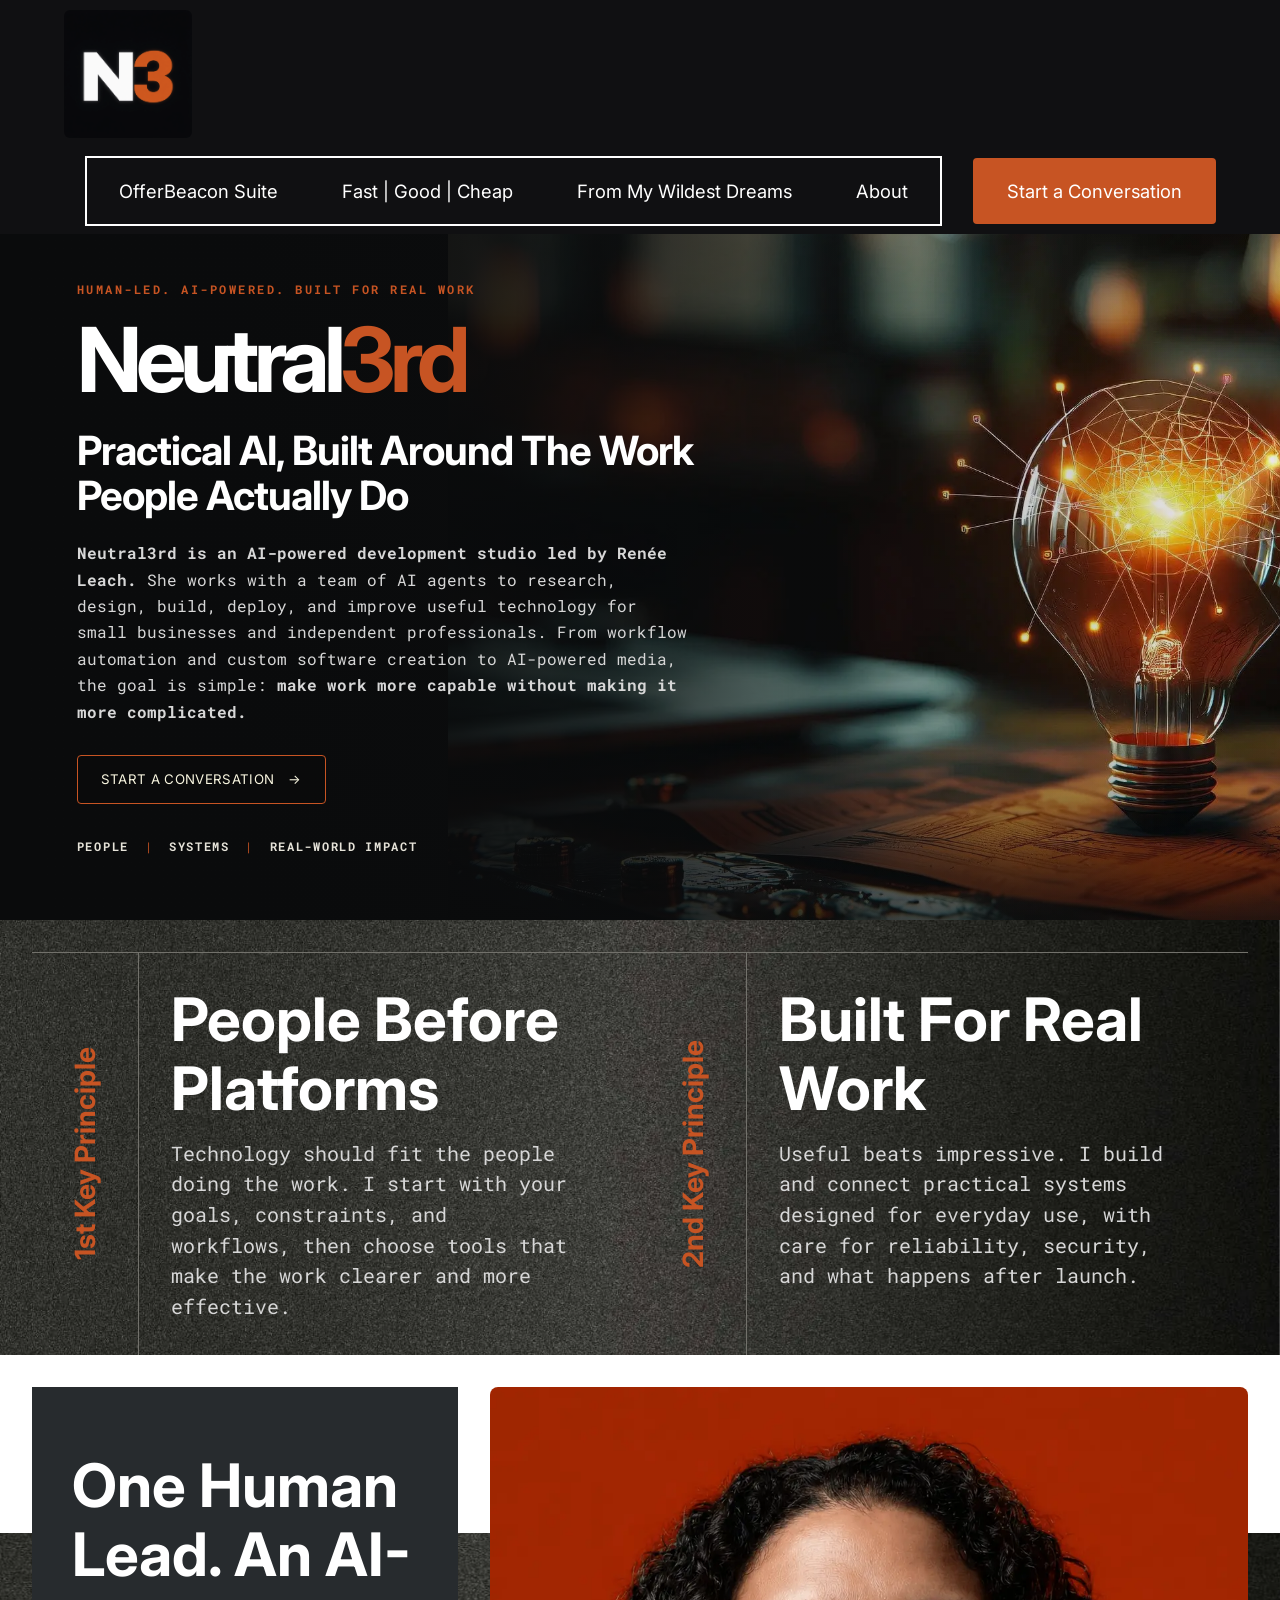
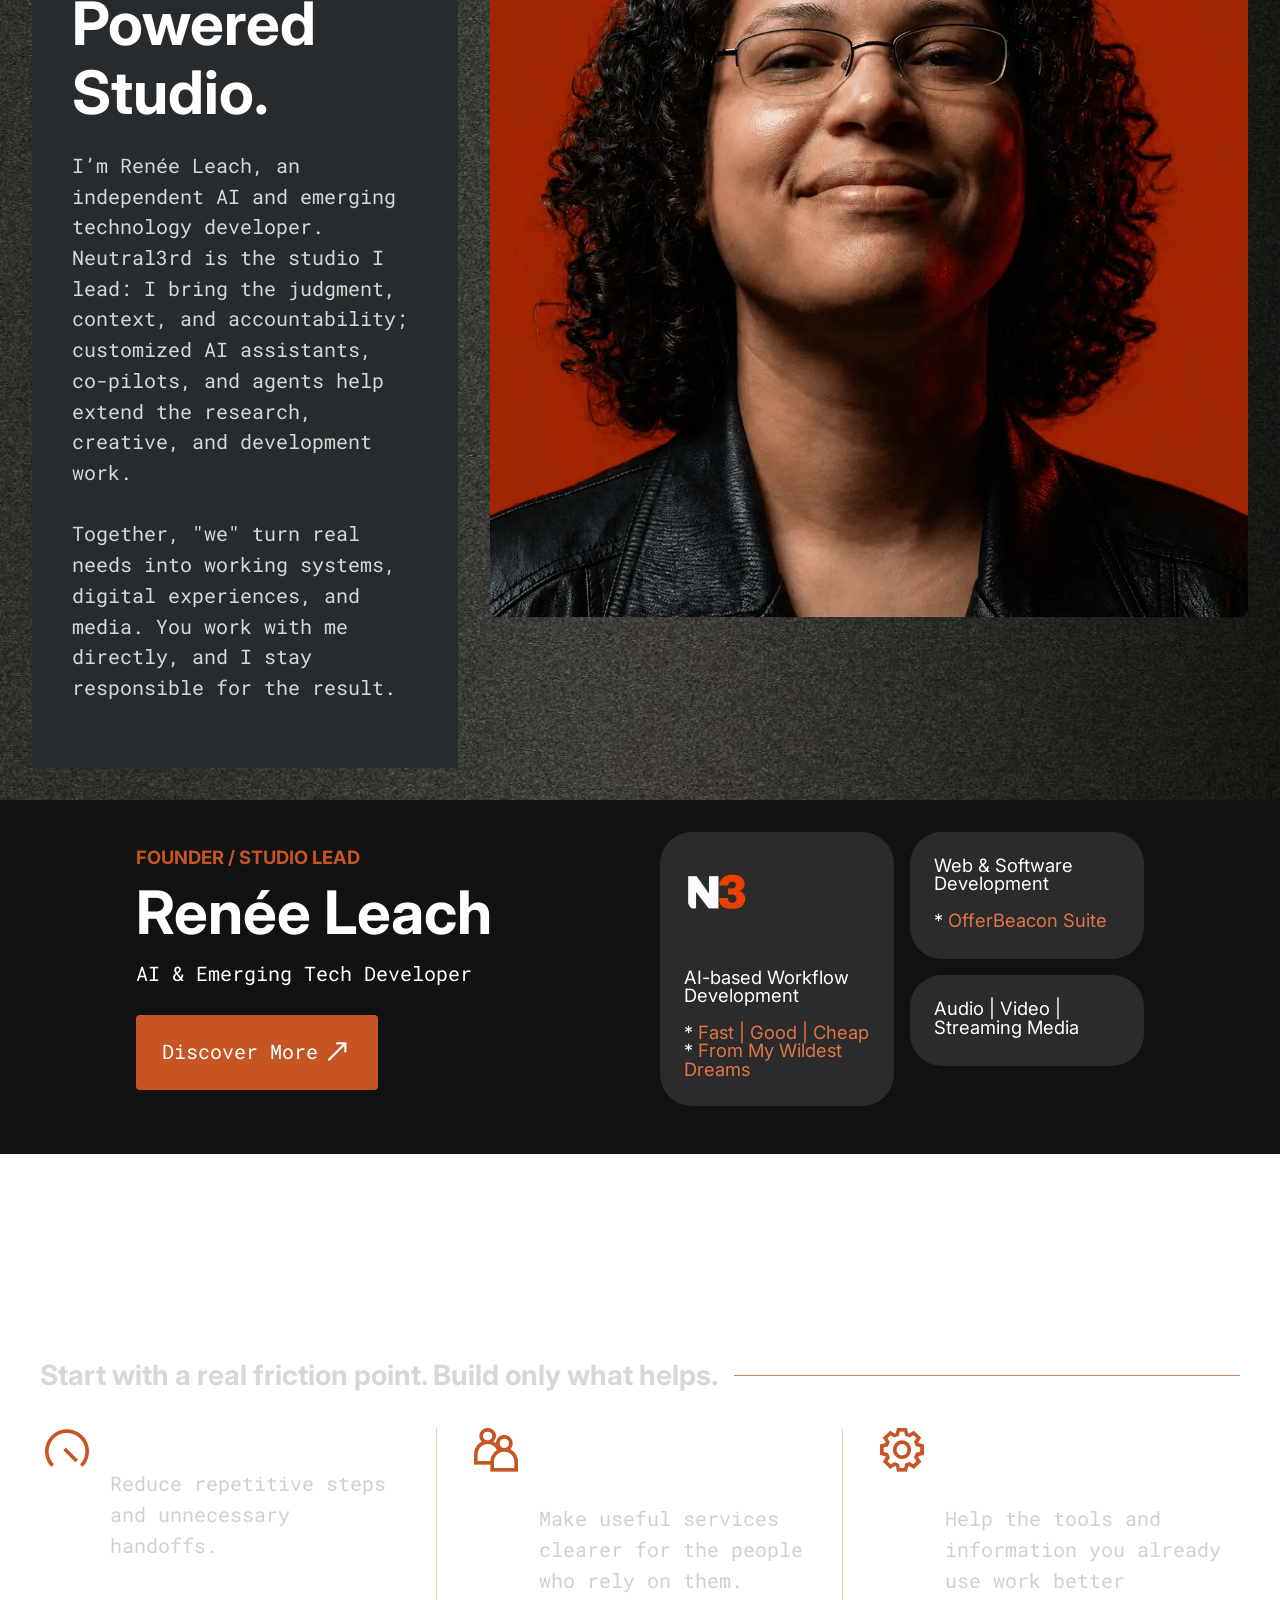
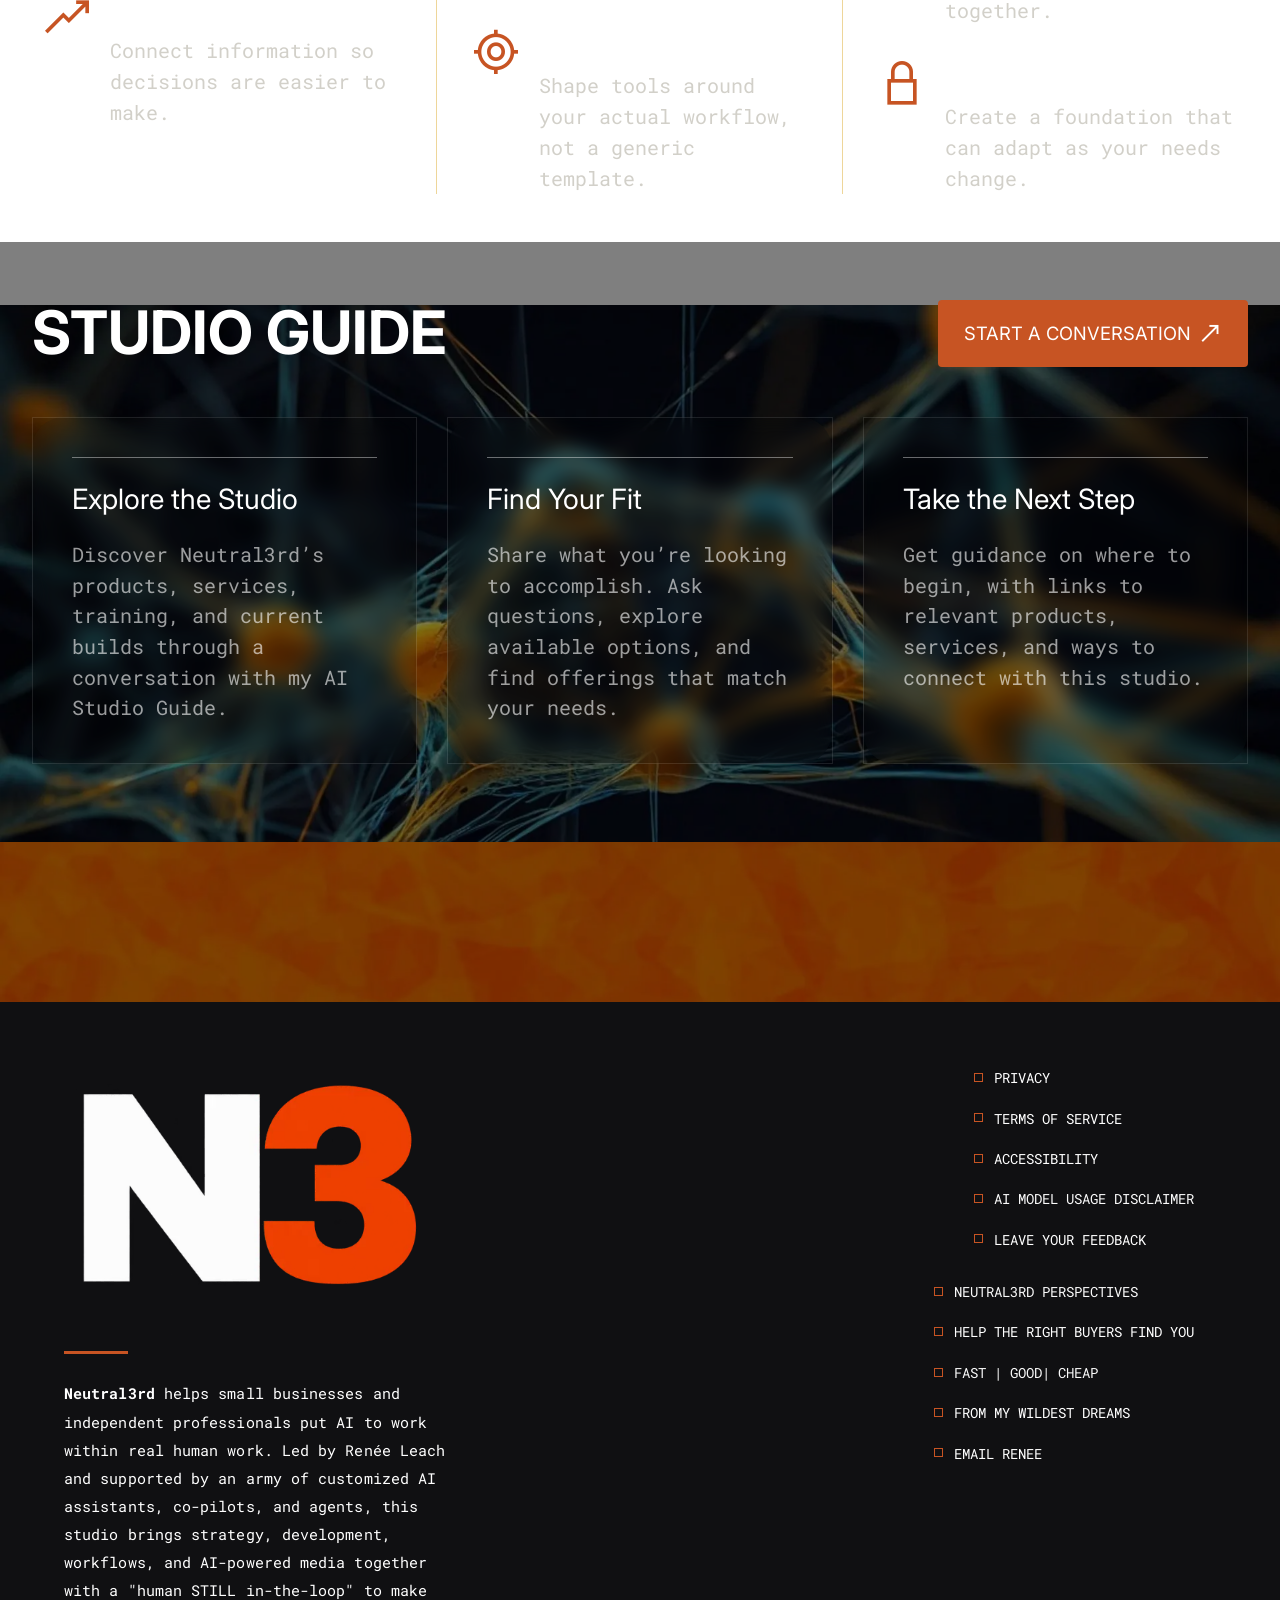
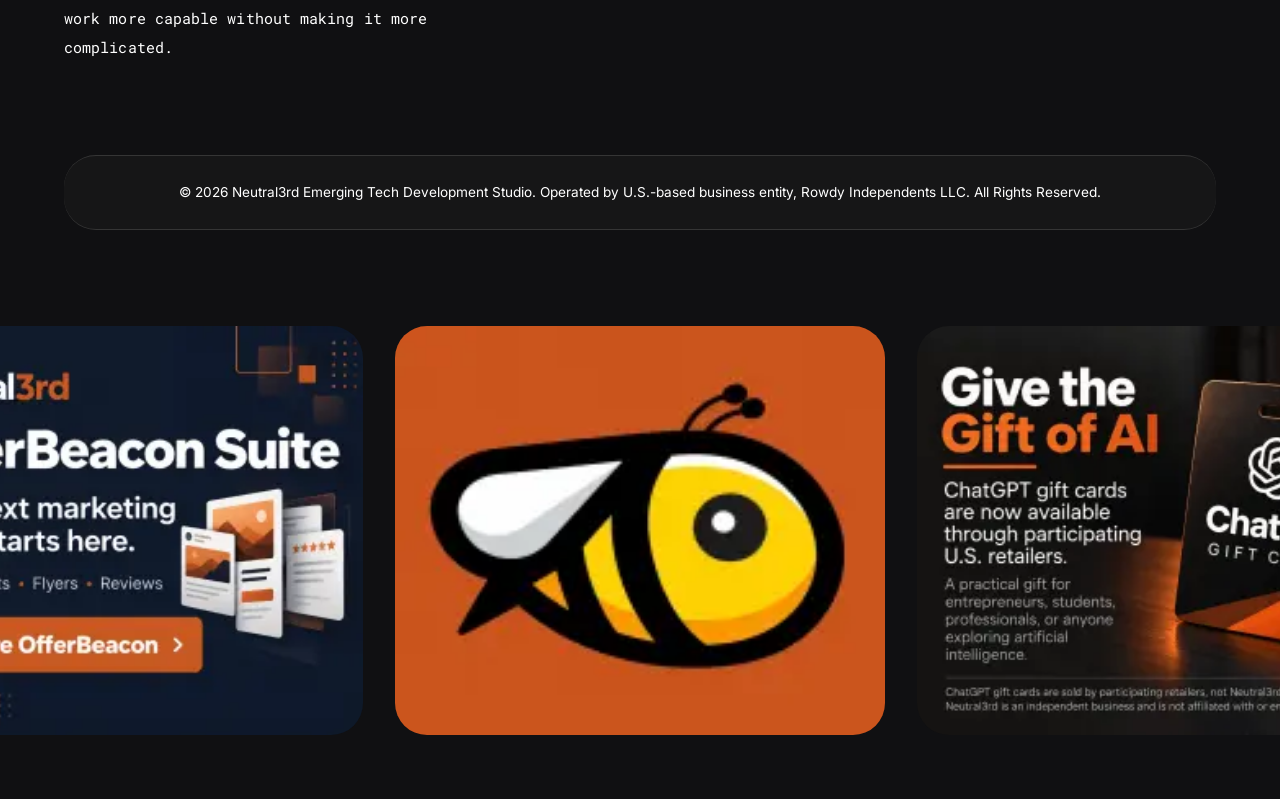
==== commit 279bec84: "create github pages" ====
--- a/index.html
+++ b/index.html
@@ -25,7 +25,7 @@
   <noscript><link rel="stylesheet" href="https://fonts.googleapis.com/css?family=Inter:100,200,300,400,500,600,700,800,900,100i,200i,300i,400i,500i,600i,700i,800i,900i&display=swap"></noscript>
   <link rel="preload" href="https://fonts.googleapis.com/css?family=Roboto+Mono:100,200,300,400,500,600,700,100i,200i,300i,400i,500i,600i,700i&display=swap" as="style" onload="this.onload=null;this.rel='stylesheet'">
   <noscript><link rel="stylesheet" href="https://fonts.googleapis.com/css?family=Roboto+Mono:100,200,300,400,500,600,700,100i,200i,300i,400i,500i,600i,700i&display=swap"></noscript>
-  <link rel="preload" as="style" href="assets/mobirise/css/mbr-additional.css?v=GJAGqX"><link rel="stylesheet" href="assets/mobirise/css/mbr-additional.css?v=GJAGqX" type="text/css">
+  <link rel="preload" as="style" href="assets/mobirise/css/mbr-additional.css?v=TY2TwY"><link rel="stylesheet" href="assets/mobirise/css/mbr-additional.css?v=TY2TwY" type="text/css">
 
   
   
@@ -474,7 +474,7 @@
                         <div class="border-wrapper"></div>
                         <h4 class="card-title mbr-fonts-style display-5">Take the Next Step</h4>
                         <p class="card-text mbr-fonts-style display-7">
-                            Get guidance on where to begin, with links to relevant courses, products, services, and ways to connect with this studio.
+                            Get guidance on where to begin, with links to relevant products, services, and ways to connect with this studio.
                         </p>
                         
                     </div>
@@ -556,13 +556,13 @@
                             <ul class="list mbr-fonts-style display-7">
                                 <li class="item-wrap"><strong><a href="https://neutral3rd.space/privacy" class="text-info">PRIVACY</a></strong></li><a href="privacy.html" class="text-primary"><strong>
                                 </strong></a><li class="item-wrap"><strong><a href="https://neutral3rd.space/terms" class="text-info">TERMS OF SERVICE</a></strong></li><a href="https://neutral3rd.space/terms" class="text-primary">
-                                </a><li class="item-wrap"><strong><a href="https://neutral3rd.space/accessibility" class="text-info">ACCESSIBILITY</a></strong></li><li class="item-wrap"><strong><a href="https://connections.neutral3rd.space/wall" class="text-info" target="_blank">LEAVE YOUR FEEDBACK</a></strong></li><li class="item-wrap"><strong><a href="https://perspectives.neutral3rd.space/" class="text-white" target="_blank">NEUTRAL3RD PERSPECTIVES</a></strong></li>
+                                </a><li class="item-wrap"><strong><a href="https://neutral3rd.space/accessibility" class="text-info">ACCESSIBILITY</a></strong></li><li class="item-wrap"><strong><a href="https://neutral3rd.space/llm-usage" class="text-white">AI MODEL USAGE DISCLAIMER</a></strong></li><li class="item-wrap"><strong><a href="https://connections.neutral3rd.space/wall" class="text-info" target="_blank">LEAVE YOUR FEEDBACK</a></strong></li>
                             </ul>
                         </div>
 
                         <div class="nav-wrap">
                             <ul class="list mbr-fonts-style display-7">
-                                <li class="item-wrap"><strong><a href="https://offerbeacon.neutral3rd.space/" class="text-info" target="_blank">HELP THE RIGHT BUYERS FIND YOU</a></strong></li><li class="item-wrap"><strong><a href="https://neutral3rd.space/fast-good-cheap" class="text-white">FAST | GOOD| CHEAP</a></strong></li><li class="item-wrap"><strong><a href="https://neutral3rd.space/custom-task-prompt" class="text-info text-primary">FROM MY WILDEST DREAMS</a></strong></li><a href="https://neutral3rd.space" class="text-primary">
+                                <li class="item-wrap"><strong><a href="https://perspectives.neutral3rd.space/" class="text-white" target="_blank">NEUTRAL3RD PERSPECTIVES</a></strong></li><li class="item-wrap"><strong><a href="https://offerbeacon.neutral3rd.space/" class="text-info" target="_blank">HELP THE RIGHT BUYERS FIND YOU</a></strong></li><li class="item-wrap"><strong><a href="https://neutral3rd.space/fast-good-cheap" class="text-white">FAST | GOOD| CHEAP</a></strong></li><li class="item-wrap"><strong><a href="https://neutral3rd.space/custom-task-prompt" class="text-info text-primary">FROM MY WILDEST DREAMS</a></strong></li><a href="https://neutral3rd.space" class="text-primary">
 </a><li class="item-wrap"><strong><a href="mailto:renee.leach@neutral3rd.space?subject=Business%20Inquiry" class="text-info">EMAIL RENEE</a></strong></li>
                             </ul>
                         </div>
--- a/assets/mobirise/css/mbr-additional.css
+++ b/assets/mobirise/css/mbr-additional.css
@@ -1860,7 +1860,7 @@
 .cid-vyqf49IxUR {
   padding-top: 3rem;
   padding-bottom: 3rem;
-  background-image: url("../../../assets/images/background11.webp");
+  background-image: url("../../../assets/images/background10.webp");
 }
 .cid-vyqf49IxUR .mbr-fallback-image.disabled {
   display: none;
@@ -7801,3 +7801,861 @@
 .cid-vA8TDuKXjP .text-wrapper {
   color: #fff;
 }
+.cid-vCdxUxKJ39 .navbar-dropdown {
+  position: relative !important;
+}
+.cid-vCdxUxKJ39 .container-fluid {
+  padding-left: 108px;
+  padding-right: 108px;
+}
+@media (max-width: 1440px) {
+  .cid-vCdxUxKJ39 .container-fluid {
+    padding-left: 64px;
+    padding-right: 64px;
+  }
+}
+@media (max-width: 992px) {
+  .cid-vCdxUxKJ39 .container-fluid {
+    padding-left: 16px;
+    padding-right: 16px;
+  }
+}
+.cid-vCdxUxKJ39 .dropdown-item:before {
+  font-family: Moririse2 !important;
+  content: "\e966";
+  display: inline-block;
+  width: 0;
+  position: absolute;
+  left: 1rem;
+  top: 0.5rem;
+  margin-right: 0.5rem;
+  line-height: 1;
+  font-size: inherit;
+  vertical-align: middle;
+  text-align: center;
+  overflow: hidden;
+  transform: scale(0, 1);
+  transition: all 0.25s ease-in-out;
+}
+.cid-vCdxUxKJ39 .dropdown-menu {
+  padding: 0;
+  border-radius: 4px;
+  box-shadow: 0 1px 3px 0 rgba(0, 0, 0, 0.1);
+}
+.cid-vCdxUxKJ39 .dropdown-item {
+  border: 2px solid #ffffff;
+  background: #101012 !important;
+  color: #474a48 !important;
+}
+.cid-vCdxUxKJ39 .dropdown-item:hover,
+.cid-vCdxUxKJ39 .dropdown-item:focus {
+  background: #101012 !important;
+  color: #474a48 !important;
+}
+.cid-vCdxUxKJ39 .dropdown-item:hover span {
+  color: white;
+}
+.cid-vCdxUxKJ39 .dropdown-item:first-child {
+  border-top-left-radius: 4px;
+  border-top-right-radius: 4px;
+}
+.cid-vCdxUxKJ39 .dropdown-item:last-child {
+  border-bottom-left-radius: 4px;
+  border-bottom-right-radius: 4px;
+}
+.cid-vCdxUxKJ39 .nav-dropdown .link {
+  padding: 0 0.3em !important;
+  margin: 0.667em 1em !important;
+}
+.cid-vCdxUxKJ39 .nav-dropdown .link.dropdown-toggle::after {
+  margin-left: 0.5rem;
+  margin-top: 0.2rem;
+}
+.cid-vCdxUxKJ39 .nav-link {
+  position: relative;
+}
+.cid-vCdxUxKJ39 .container {
+  display: flex;
+  margin: 0 auto;
+  max-width: 1600px;
+}
+@media (min-width: 992px) {
+  .cid-vCdxUxKJ39 .container {
+    flex-wrap: nowrap;
+  }
+}
+.cid-vCdxUxKJ39 .iconfont-wrapper {
+  color: #ffffff !important;
+  font-size: 1.5rem;
+  transition: all 0.3s ease-in-out;
+}
+.cid-vCdxUxKJ39 .iconfont-wrapper:hover {
+  color: #c75423 !important;
+}
+.cid-vCdxUxKJ39 .dropdown-menu,
+.cid-vCdxUxKJ39 .navbar.opened {
+  background: #101012 !important;
+}
+.cid-vCdxUxKJ39 .nav-item:focus,
+.cid-vCdxUxKJ39 .nav-link:focus {
+  outline: none;
+}
+.cid-vCdxUxKJ39 .dropdown .dropdown-menu .dropdown-item {
+  width: auto;
+  transition: all 0.25s ease-in-out;
+}
+.cid-vCdxUxKJ39 .dropdown .dropdown-menu .dropdown-item::after {
+  right: 1.6rem;
+}
+.cid-vCdxUxKJ39 .dropdown .dropdown-menu .dropdown-item .mbr-iconfont {
+  margin-right: 0.5rem;
+  vertical-align: sub;
+}
+.cid-vCdxUxKJ39 .dropdown .dropdown-menu .dropdown-item .mbr-iconfont:before {
+  display: inline-block;
+  transform: scale(1, 1);
+  transition: all 0.25s ease-in-out;
+}
+.cid-vCdxUxKJ39 .collapsed .dropdown-menu .dropdown-item:before {
+  display: none;
+}
+.cid-vCdxUxKJ39 .collapsed .dropdown .dropdown-menu .dropdown-item {
+  padding: 0.235em 1.5em 0.235em 1.5em !important;
+  transition: none;
+  margin: 0 !important;
+}
+.cid-vCdxUxKJ39 .navbar {
+  min-height: 110px;
+  transition: all 0.3s;
+  border-bottom: 1px solid transparent;
+  box-shadow: 0 1px 3px 0 rgba(0, 0, 0, 0.1);
+  background: #101012;
+  padding: 0 !important;
+  border-radius: 0 !important;
+  border: none !important;
+  box-shadow: none !important;
+}
+.cid-vCdxUxKJ39 .navbar.opened {
+  transition: all 0.3s;
+}
+.cid-vCdxUxKJ39 .navbar .dropdown-item {
+  padding: 0.5rem 3.2rem 0.5rem 1.8rem;
+  border-radius: 0;
+}
+.cid-vCdxUxKJ39 .navbar .navbar-logo img {
+  width: auto;
+  border-radius: 6px !important;
+}
+.cid-vCdxUxKJ39 .navbar .navbar-collapse {
+  justify-content: flex-end;
+  z-index: 1;
+}
+.cid-vCdxUxKJ39 .navbar.collapsed {
+  justify-content: center;
+}
+.cid-vCdxUxKJ39 .navbar.collapsed .nav-item .nav-link::before {
+  display: none;
+}
+.cid-vCdxUxKJ39 .navbar.collapsed.opened .dropdown-menu {
+  top: 0;
+}
+@media (min-width: 992px) {
+  .cid-vCdxUxKJ39 .navbar.collapsed.opened:not(.navbar-short) .navbar-collapse {
+    max-height: calc(98.5vh - 8rem);
+  }
+}
+.cid-vCdxUxKJ39 .navbar.collapsed .dropdown-menu .dropdown-submenu {
+  left: 0 !important;
+}
+.cid-vCdxUxKJ39 .navbar.collapsed .dropdown-menu .dropdown-item:after {
+  right: auto;
+}
+.cid-vCdxUxKJ39 .navbar.collapsed .dropdown-menu .dropdown-toggle[data-toggle="dropdown-submenu"]:after {
+  margin-left: 0.5rem;
+  margin-top: 0.2rem;
+  border-top: 0.35em solid;
+  border-right: 0.35em solid transparent;
+  border-left: 0.35em solid transparent;
+  border-bottom: 0;
+  top: 41%;
+}
+.cid-vCdxUxKJ39 .navbar.collapsed ul.navbar-nav li {
+  margin: auto;
+}
+.cid-vCdxUxKJ39 .navbar.collapsed .dropdown-menu .dropdown-item {
+  padding: 0.25rem 1.5rem;
+  text-align: center;
+}
+.cid-vCdxUxKJ39 .navbar.collapsed .icons-menu {
+  padding-left: 0;
+  padding-right: 0;
+  padding-top: 0.5rem;
+  padding-bottom: 0.5rem;
+}
+@media (max-width: 991px) {
+  .cid-vCdxUxKJ39 .navbar .nav-item .nav-link::before {
+    display: none;
+  }
+  .cid-vCdxUxKJ39 .navbar.opened .dropdown-menu {
+    top: 0;
+  }
+  .cid-vCdxUxKJ39 .navbar .dropdown-menu .dropdown-submenu {
+    left: 0 !important;
+  }
+  .cid-vCdxUxKJ39 .navbar .dropdown-menu .dropdown-item:after {
+    right: auto;
+  }
+  .cid-vCdxUxKJ39 .navbar .dropdown-menu .dropdown-toggle[data-toggle="dropdown-submenu"]:after {
+    margin-left: 0.5rem;
+    margin-top: 0.2rem;
+    border-top: 0.35em solid;
+    border-right: 0.35em solid transparent;
+    border-left: 0.35em solid transparent;
+    border-bottom: 0;
+    top: 40%;
+  }
+  .cid-vCdxUxKJ39 .navbar .navbar-logo img {
+    height: 3rem !important;
+  }
+  .cid-vCdxUxKJ39 .navbar ul.navbar-nav li {
+    margin: auto;
+  }
+  .cid-vCdxUxKJ39 .navbar .dropdown-menu .dropdown-item {
+    padding: 0.25rem 1.5rem !important;
+    text-align: center;
+  }
+  .cid-vCdxUxKJ39 .navbar .navbar-brand {
+    flex-shrink: initial;
+    flex-basis: auto;
+    word-break: break-word;
+    padding-right: 0.5rem;
+    max-width: 80%;
+  }
+  .cid-vCdxUxKJ39 .navbar .navbar-toggler {
+    flex-basis: auto;
+  }
+  .cid-vCdxUxKJ39 .navbar .icons-menu {
+    padding-left: 0;
+    padding-top: 0.5rem;
+    padding-bottom: 0.5rem;
+  }
+}
+.cid-vCdxUxKJ39 .navbar.navbar-short {
+  min-height: 96px;
+}
+.cid-vCdxUxKJ39 .navbar.navbar-short .navbar-brand {
+  min-height: 96px;
+}
+.cid-vCdxUxKJ39 .navbar-brand {
+  min-height: 96px;
+  flex-shrink: 0;
+  align-items: center;
+  margin-right: 0;
+  padding: 10px 0;
+  transition: all 0.3s;
+  word-break: break-word !important;
+  z-index: 1;
+  word-wrap: break-word !important;
+  white-space: normal;
+}
+.cid-vCdxUxKJ39 .navbar-brand .navbar-caption {
+  line-height: inherit !important;
+  font-weight: 400;
+}
+.cid-vCdxUxKJ39 .navbar-brand .navbar-caption:hover,
+.cid-vCdxUxKJ39 .navbar-brand .navbar-caption:focus {
+  color: #c75423 !important;
+}
+.cid-vCdxUxKJ39 .navbar-brand .navbar-logo a {
+  outline: none;
+}
+.cid-vCdxUxKJ39 .navbar.opened .navbar-brand .navbar-caption:hover,
+.cid-vCdxUxKJ39 .navbar.opened .navbar-brand .navbar-caption:focus {
+  color: #c75423 !important;
+}
+.cid-vCdxUxKJ39 .dropdown-item.active,
+.cid-vCdxUxKJ39 .dropdown-item:active {
+  background-color: transparent;
+}
+.cid-vCdxUxKJ39 .navbar-expand-lg .navbar-nav .nav-link {
+  padding: 0;
+}
+.cid-vCdxUxKJ39 .nav-dropdown .link.dropdown-toggle {
+  margin-right: 1.667em;
+}
+.cid-vCdxUxKJ39 .nav-dropdown .link.dropdown-toggle[aria-expanded="true"] {
+  margin-right: 0;
+  padding: 0.667em 1.667em;
+}
+.cid-vCdxUxKJ39 .navbar.navbar-expand-lg .dropdown .dropdown-menu {
+  background: #101012;
+  top: 3rem;
+  border-radius: 0;
+}
+@media (max-width: 992px) {
+  .cid-vCdxUxKJ39 .navbar.navbar-expand-lg .dropdown .dropdown-menu {
+    top: 0;
+  }
+}
+.cid-vCdxUxKJ39 .navbar.navbar-expand-lg .dropdown .dropdown-menu .dropdown-submenu {
+  margin: 0;
+  left: 100%;
+  top: 0;
+  border-left: 1px solid transparent;
+}
+.cid-vCdxUxKJ39 .navbar .dropdown.open > .dropdown-menu {
+  display: block;
+}
+.cid-vCdxUxKJ39 ul.navbar-nav {
+  flex-wrap: wrap;
+}
+@media (min-width: 991px) {
+  .cid-vCdxUxKJ39 ul.navbar-nav {
+    padding: 0;
+    background-color: transparent;
+    border: 2px solid #ffffff;
+  }
+}
+.cid-vCdxUxKJ39 .navbar-buttons {
+  text-align: center;
+}
+.cid-vCdxUxKJ39 .navbar-buttons .btn {
+  white-space: nowrap;
+  margin-right: 0;
+  padding: 22px 32px;
+  min-height: auto;
+}
+.cid-vCdxUxKJ39 .navbar-buttons .btn .mbr-iconfont {
+  width: 32px;
+  height: 32px;
+  min-width: 32px;
+  font-size: 16px;
+  margin-left: 32px;
+  margin-right: -20px;
+}
+@media (max-width: 575px) {
+  .cid-vCdxUxKJ39 .navbar-buttons .btn {
+    width: auto !important;
+  }
+}
+.cid-vCdxUxKJ39 button.navbar-toggler {
+  outline: none;
+  width: 50px;
+  height: 50px;
+  cursor: pointer;
+  transition: all 0.2s;
+  position: relative;
+  align-self: center;
+  border-radius: 100%;
+  background-color: #101012 !important;
+  border: none !important;
+  box-shadow: none !important;
+}
+.cid-vCdxUxKJ39 button.navbar-toggler .hamburger span {
+  position: absolute;
+  right: 0;
+  width: 20px;
+  height: 2px;
+  border-right: 5px;
+  background-color: #ffffff;
+}
+.cid-vCdxUxKJ39 button.navbar-toggler .hamburger span:nth-child(1) {
+  top: 18px;
+  left: 15px;
+  transition: all 0.2s;
+}
+.cid-vCdxUxKJ39 button.navbar-toggler .hamburger span:nth-child(2) {
+  left: 15px;
+  top: 24px;
+  transition: all 0.15s;
+}
+.cid-vCdxUxKJ39 button.navbar-toggler .hamburger span:nth-child(3) {
+  left: 15px;
+  top: 24px;
+  transition: all 0.15s;
+}
+.cid-vCdxUxKJ39 button.navbar-toggler .hamburger span:nth-child(4) {
+  left: 15px;
+  top: 30px;
+  transition: all 0.2s;
+}
+.cid-vCdxUxKJ39 nav.opened .hamburger span:nth-child(1) {
+  top: 8px;
+  width: 0;
+  opacity: 0;
+  right: 50%;
+  transition: all 0.2s;
+}
+.cid-vCdxUxKJ39 nav.opened .hamburger span:nth-child(2) {
+  transform: rotate(45deg);
+  transition: all 0.25s;
+}
+.cid-vCdxUxKJ39 nav.opened .hamburger span:nth-child(3) {
+  transform: rotate(-45deg);
+  transition: all 0.25s;
+}
+.cid-vCdxUxKJ39 nav.opened .hamburger span:nth-child(4) {
+  top: 8px;
+  width: 0;
+  opacity: 0;
+  right: 50%;
+  transition: all 0.2s;
+}
+.cid-vCdxUxKJ39 .navbar-dropdown {
+  padding: 0 1rem;
+}
+.cid-vCdxUxKJ39 a.nav-link {
+  display: flex;
+  align-items: center;
+  justify-content: center;
+}
+.cid-vCdxUxKJ39 .icons-menu {
+  flex-wrap: nowrap;
+  display: flex;
+  justify-content: center;
+  padding-left: 1rem;
+  padding-right: 1rem;
+  padding-top: 0.3rem;
+  text-align: center;
+}
+@media screen and (-ms-high-contrast: active), (-ms-high-contrast: none) {
+  .cid-vCdxUxKJ39 .navbar {
+    height: 70px;
+  }
+  .cid-vCdxUxKJ39 .navbar.opened {
+    height: auto;
+  }
+  .cid-vCdxUxKJ39 .nav-item .nav-link:hover::before {
+    width: 175%;
+    max-width: calc(100% + 2rem);
+    left: -1rem;
+  }
+}
+.cid-vCdxUxKJ39 .navbar-nav {
+  margin: 0 auto;
+}
+.cid-vCdxUxKJ39 .nav-item {
+  padding: 0;
+  margin: 0;
+}
+.cid-vCdxUxKJ39 .nav-item .nav-link {
+  padding: 24px 32px !important;
+  margin: 0 !important;
+  transition: all 0.3s ease-in-out;
+  font-weight: 400;
+}
+.cid-vCdxUxKJ39 .nav-item .nav-link::after {
+  color: #c75423 !important;
+  transform: rotate(0);
+  transition: .3s;
+}
+.cid-vCdxUxKJ39 .nav-item .nav-link:hover {
+  background-color: transparent;
+  color: #c75423 !important;
+}
+.cid-vCdxUxKJ39 .nav-item .nav-link.show::after {
+  transform: rotate(180deg);
+}
+.cid-vCdxUxKJ39 .nav-item .dropdown-menu {
+  background-color: transparent !important;
+}
+.cid-vCdxUxKJ39 .nav-item .dropdown-menu:hover {
+  background-color: transparent !important;
+}
+.cid-vCdxUxKJ39 .nav-item .dropdown-menu .dropdown-item {
+  color: #474a48 !important;
+}
+.cid-vCdxUxKJ39 .nav-item .dropdown-menu .dropdown-item:hover {
+  color: #c75423 !important;
+}
+@media (max-width: 991px) {
+  .cid-vCdxUxKJ39 .navbar {
+    justify-content: flex-start !important;
+  }
+  .cid-vCdxUxKJ39 .navbar.opened {
+    min-height: 100vh !important;
+    flex-direction: column !important;
+    justify-content: flex-start !important;
+  }
+  .cid-vCdxUxKJ39 .navbar-collapse {
+    padding: 20px 0 3rem;
+  }
+  .cid-vCdxUxKJ39 .navbar-collapse .navbar-nav {
+    width: 100%;
+    margin-bottom: 24px;
+  }
+  .cid-vCdxUxKJ39 .navbar-collapse .nav-item {
+    width: 100%;
+    margin: 0;
+  }
+  .cid-vCdxUxKJ39 .navbar-collapse .nav-item:not(:first-child) {
+    border-top: 1px solid rgba(255, 255, 255, 0.2);
+  }
+  .cid-vCdxUxKJ39 .navbar-collapse .nav-item .nav-link {
+    padding: 14px !important;
+    justify-content: center;
+  }
+}
+.cid-vCdxUxKJ39 .content-wrap {
+  min-height: 130px;
+}
+.cid-vCdxUy0ApU {
+  padding-top: 5rem;
+  padding-bottom: 5rem;
+  background-color: #000000;
+}
+.cid-vCdxUy0ApU .container-fluid {
+  padding: 0 32px;
+}
+@media (max-width: 992px) {
+  .cid-vCdxUy0ApU .container-fluid {
+    padding: 0 24px;
+  }
+}
+@media (max-width: 992px) and (max-width: 992px) {
+  .cid-vCdxUy0ApU .container {
+    padding: 0 24px;
+  }
+}
+.cid-vCdxUy0ApU .card {
+  justify-content: center;
+}
+.cid-vCdxUy0ApU .title-wrapper {
+  padding: 0 32px 32px;
+}
+@media (max-width: 992px) {
+  .cid-vCdxUy0ApU .title-wrapper {
+    padding: 0 24px 24px;
+  }
+}
+.cid-vCdxUy0ApU .title-wrapper .mbr-section-title {
+  margin-bottom: 16px;
+}
+.cid-vCdxUy0ApU .title-wrapper .mbr-desc {
+  margin-bottom: 0;
+}
+.cid-vCdxUy0ApU .text-wrapper {
+  border-top: 1px solid #72716b;
+  display: flex;
+  justify-content: space-between;
+  padding: 32px;
+}
+@media (max-width: 992px) {
+  .cid-vCdxUy0ApU .text-wrapper {
+    display: block;
+    padding: 24px;
+  }
+}
+.cid-vCdxUy0ApU .text-wrapper .mbr-text {
+  width: 45%;
+}
+@media (max-width: 992px) {
+  .cid-vCdxUy0ApU .text-wrapper .mbr-text {
+    width: 100%;
+    margin-bottom: 24px;
+  }
+  .cid-vCdxUy0ApU .text-wrapper .mbr-text:last-child {
+    margin-bottom: 0;
+  }
+}
+.cid-vCdxUy0ApU .mbr-section-title {
+  color: #F9F6E0;
+}
+.cid-vCdxUy0ApU .mbr-desc {
+  color: #ffffff;
+}
+.cid-vCdxUy0ApU .mbr-text {
+  color: #ffffff;
+}
+.cid-vCdxUy0ApU .mbr-section-btn {
+  text-align: right;
+}
+.cid-vCdxUy0ApU .mbr-section-title,
+.cid-vCdxUy0ApU .mbr-section-btn {
+  color: #ffffff;
+}
+.cid-vCdxUyc1Md {
+  padding-top: 3rem;
+  padding-bottom: 3rem;
+  position: relative;
+  overflow: hidden;
+  background-color: #101012;
+}
+.cid-vCdxUyc1Md .mbr-fallback-image.disabled {
+  display: none;
+}
+.cid-vCdxUyc1Md .mbr-fallback-image {
+  display: block;
+  background-size: cover;
+  background-position: center center;
+  width: 100%;
+  height: 100%;
+  position: absolute;
+  top: 0;
+}
+.cid-vCdxUyc1Md .container-fluid {
+  padding-left: clamp(24px, 5vw, 100px);
+  padding-right: clamp(24px, 5vw, 100px);
+}
+.cid-vCdxUyc1Md .n3-footer-main {
+  align-items: flex-start;
+  row-gap: 30px;
+}
+.cid-vCdxUyc1Md .content-wrapper {
+  max-width: 900px;
+  margin-bottom: 64px;
+}
+@media (max-width: 991px) {
+  .cid-vCdxUyc1Md .content-wrapper {
+    margin-bottom: 20px;
+  }
+}
+.cid-vCdxUyc1Md .title-wrapper {
+  margin-bottom: 0;
+}
+.cid-vCdxUyc1Md .title-wrap {
+  display: flex;
+  align-items: center;
+  flex-wrap: wrap;
+  gap: 20px;
+}
+.cid-vCdxUyc1Md .logo-wrapper {
+  display: block;
+  width: 100%;
+  max-width: 360px;
+  margin-bottom: 8px;
+}
+.cid-vCdxUyc1Md .logo-wrapper img,
+.cid-vCdxUyc1Md .n3-footer-logo {
+  display: block;
+  width: 100%;
+  height: auto;
+  max-width: 100%;
+  min-width: 0;
+  object-fit: contain;
+  object-position: left center;
+  border-radius: 0;
+}
+.cid-vCdxUyc1Md .mbr-section-title {
+  color: #f9f6ea;
+  margin: 0;
+}
+.cid-vCdxUyc1Md .text-wrapper {
+  margin-top: 12px;
+}
+.cid-vCdxUyc1Md .mbr-text {
+  display: block;
+  width: 100%;
+  max-width: 650px;
+  margin: 0;
+  color: #ffffff;
+  font-size: 0.95rem;
+  line-height: 1.6;
+  letter-spacing: 0.02em;
+}
+.cid-vCdxUyc1Md .desc-wrapper {
+  position: relative;
+  margin-top: 32px;
+  padding-top: 28px;
+}
+.cid-vCdxUyc1Md .desc-wrapper::before {
+  content: '';
+  position: absolute;
+  top: 0;
+  left: 0;
+  width: 64px;
+  height: 3px;
+  background-color: #c75423;
+}
+.cid-vCdxUyc1Md .mbr-section-subtitle {
+  color: #f9f6ea;
+  margin-bottom: 16px;
+}
+.cid-vCdxUyc1Md .desc-wrap {
+  width: 100%;
+}
+.cid-vCdxUyc1Md .mbr-desc {
+  display: block;
+  width: 60%;
+  max-width: 760px;
+  margin: 0;
+  color: #c6c3bd;
+  line-height: 1.85;
+  font-size: clamp(0.95rem, 1.1vw, 1.08rem);
+  letter-spacing: 0.005em;
+}
+.cid-vCdxUyc1Md .mbr-section-btn {
+  margin-top: 28px;
+  margin-bottom: 0;
+}
+.cid-vCdxUyc1Md .mbr-section-btn .btn {
+  border-color: #c75423;
+  color: #ffffff;
+  background-color: #c75423;
+  border-radius: 3px;
+  padding: 14px 24px;
+  transition: background-color 0.2s ease;
+}
+.cid-vCdxUyc1Md .mbr-section-btn .btn:hover {
+  background-color: #a8421c;
+  border-color: #a8421c;
+  color: #ffffff;
+}
+.cid-vCdxUyc1Md .navigation-wrap {
+  width: 100%;
+  padding-top: 18px;
+}
+.cid-vCdxUyc1Md .nav-wrapper {
+  display: flex;
+  justify-content: flex-end;
+  align-items: flex-start;
+  flex-wrap: wrap;
+  gap: 32px 44px;
+  margin-bottom: 64px;
+}
+.cid-vCdxUyc1Md .nav-wrap {
+  min-width: 150px;
+}
+.cid-vCdxUyc1Md .nav-wrap .list {
+  list-style-type: none;
+  padding: 0;
+  margin: 0;
+  color: #e4e3dc;
+}
+.cid-vCdxUyc1Md .nav-wrap .item-wrap {
+  position: relative;
+  display: flex;
+  align-items: center;
+  padding: 0 22px 0 20px;
+  margin-bottom: 20px;
+  font-size: 0.85rem;
+  line-height: 1.5;
+  transition: color 0.2s ease;
+}
+.cid-vCdxUyc1Md .nav-wrap .item-wrap:last-child {
+  margin-bottom: 0;
+}
+.cid-vCdxUyc1Md .nav-wrap .item-wrap::before {
+  content: '';
+  position: absolute;
+  left: 0;
+  top: 0.35em;
+  width: 9px;
+  height: 9px;
+  border: 1px solid #c75423;
+  background-color: transparent;
+  transition: background-color 0.2s ease;
+}
+.cid-vCdxUyc1Md .nav-wrap .item-wrap:hover {
+  color: #c75423;
+}
+.cid-vCdxUyc1Md .nav-wrap .item-wrap:hover::before {
+  background-color: #c75423;
+}
+.cid-vCdxUyc1Md .nav-wrap a {
+  color: inherit;
+  text-decoration: none;
+}
+.cid-vCdxUyc1Md .nav-wrap a:hover {
+  color: #c75423;
+}
+.cid-vCdxUyc1Md .mbr-copy {
+  padding: 26px 24px;
+  margin-bottom: 0;
+  background-color: #161617;
+  border-top: 1px solid #353535;
+  border-bottom: 1px solid #353535;
+  color: #ffffff;
+  text-align: center;
+  font-size: 0.85rem;
+  line-height: 1.6;
+}
+@media (max-width: 1199px) {
+  .cid-vCdxUyc1Md .nav-wrapper {
+    gap: 26px;
+  }
+  .cid-vCdxUyc1Md .nav-wrap {
+    min-width: 125px;
+  }
+  .cid-vCdxUyc1Md .mbr-desc {
+    font-size: 1rem;
+  }
+}
+@media (max-width: 991px) {
+  .cid-vCdxUyc1Md .content-wrapper {
+    max-width: 100%;
+  }
+  .cid-vCdxUyc1Md .logo-wrapper {
+    max-width: 360px;
+  }
+  .cid-vCdxUyc1Md .mbr-desc {
+    width: 100%;
+    max-width: 720px;
+  }
+  .cid-vCdxUyc1Md .navigation-wrap {
+    padding-top: 8px;
+  }
+  .cid-vCdxUyc1Md .nav-wrapper {
+    justify-content: flex-start;
+    gap: 30px 48px;
+    margin-bottom: 36px;
+  }
+  .cid-vCdxUyc1Md .desc-wrapper {
+    margin-top: 28px;
+  }
+}
+@media (max-width: 575px) {
+  .cid-vCdxUyc1Md .container-fluid {
+    padding-left: 20px;
+    padding-right: 20px;
+  }
+  .cid-vCdxUyc1Md .logo-wrapper {
+    max-width: 290px;
+    margin-bottom: 6px;
+  }
+  .cid-vCdxUyc1Md .text-wrapper {
+    margin-top: 8px;
+  }
+  .cid-vCdxUyc1Md .mbr-text {
+    font-size: 0.85rem;
+    line-height: 1.6;
+  }
+  .cid-vCdxUyc1Md .desc-wrapper {
+    margin-top: 24px;
+    padding-top: 24px;
+  }
+  .cid-vCdxUyc1Md .desc-wrapper::before {
+    width: 48px;
+  }
+  .cid-vCdxUyc1Md .mbr-desc {
+    width: 100%;
+    font-size: 0.95rem;
+    line-height: 1.75;
+  }
+  .cid-vCdxUyc1Md .nav-wrapper {
+    gap: 24px 18px;
+    margin-bottom: 30px;
+  }
+  .cid-vCdxUyc1Md .nav-wrap {
+    min-width: 0;
+    flex: 1 1 135px;
+  }
+  .cid-vCdxUyc1Md .nav-wrap .item-wrap {
+    padding-right: 14px;
+    margin-bottom: 14px;
+    font-size: 0.78rem;
+    overflow-wrap: anywhere;
+  }
+  .cid-vCdxUyc1Md .mbr-copy {
+    padding: 20px 14px;
+    font-size: 0.75rem;
+  }
+}
+.cid-vCdxUyc1Md .mbr-desc,
+.cid-vCdxUyc1Md .desc-wrap {
+  color: #ffffff;
+}
+.cid-vCdxUyc1Md .mbr-text,
+.cid-vCdxUyc1Md .text-wrapper {
+  color: #fff;
+}
--- a/assets/mobirise/css/mbr-additional.css
+++ b/assets/mobirise/css/mbr-additional.css
@@ -1860,7 +1860,7 @@
 .cid-vyqf49IxUR {
   padding-top: 3rem;
   padding-bottom: 3rem;
-  background-image: url("../../../assets/images/background11.webp");
+  background-image: url("../../../assets/images/background10.webp");
 }
 .cid-vyqf49IxUR .mbr-fallback-image.disabled {
   display: none;
@@ -7801,3 +7801,861 @@
 .cid-vA8TDuKXjP .text-wrapper {
   color: #fff;
 }
+.cid-vCdxUxKJ39 .navbar-dropdown {
+  position: relative !important;
+}
+.cid-vCdxUxKJ39 .container-fluid {
+  padding-left: 108px;
+  padding-right: 108px;
+}
+@media (max-width: 1440px) {
+  .cid-vCdxUxKJ39 .container-fluid {
+    padding-left: 64px;
+    padding-right: 64px;
+  }
+}
+@media (max-width: 992px) {
+  .cid-vCdxUxKJ39 .container-fluid {
+    padding-left: 16px;
+    padding-right: 16px;
+  }
+}
+.cid-vCdxUxKJ39 .dropdown-item:before {
+  font-family: Moririse2 !important;
+  content: "\e966";
+  display: inline-block;
+  width: 0;
+  position: absolute;
+  left: 1rem;
+  top: 0.5rem;
+  margin-right: 0.5rem;
+  line-height: 1;
+  font-size: inherit;
+  vertical-align: middle;
+  text-align: center;
+  overflow: hidden;
+  transform: scale(0, 1);
+  transition: all 0.25s ease-in-out;
+}
+.cid-vCdxUxKJ39 .dropdown-menu {
+  padding: 0;
+  border-radius: 4px;
+  box-shadow: 0 1px 3px 0 rgba(0, 0, 0, 0.1);
+}
+.cid-vCdxUxKJ39 .dropdown-item {
+  border: 2px solid #ffffff;
+  background: #101012 !important;
+  color: #474a48 !important;
+}
+.cid-vCdxUxKJ39 .dropdown-item:hover,
+.cid-vCdxUxKJ39 .dropdown-item:focus {
+  background: #101012 !important;
+  color: #474a48 !important;
+}
+.cid-vCdxUxKJ39 .dropdown-item:hover span {
+  color: white;
+}
+.cid-vCdxUxKJ39 .dropdown-item:first-child {
+  border-top-left-radius: 4px;
+  border-top-right-radius: 4px;
+}
+.cid-vCdxUxKJ39 .dropdown-item:last-child {
+  border-bottom-left-radius: 4px;
+  border-bottom-right-radius: 4px;
+}
+.cid-vCdxUxKJ39 .nav-dropdown .link {
+  padding: 0 0.3em !important;
+  margin: 0.667em 1em !important;
+}
+.cid-vCdxUxKJ39 .nav-dropdown .link.dropdown-toggle::after {
+  margin-left: 0.5rem;
+  margin-top: 0.2rem;
+}
+.cid-vCdxUxKJ39 .nav-link {
+  position: relative;
+}
+.cid-vCdxUxKJ39 .container {
+  display: flex;
+  margin: 0 auto;
+  max-width: 1600px;
+}
+@media (min-width: 992px) {
+  .cid-vCdxUxKJ39 .container {
+    flex-wrap: nowrap;
+  }
+}
+.cid-vCdxUxKJ39 .iconfont-wrapper {
+  color: #ffffff !important;
+  font-size: 1.5rem;
+  transition: all 0.3s ease-in-out;
+}
+.cid-vCdxUxKJ39 .iconfont-wrapper:hover {
+  color: #c75423 !important;
+}
+.cid-vCdxUxKJ39 .dropdown-menu,
+.cid-vCdxUxKJ39 .navbar.opened {
+  background: #101012 !important;
+}
+.cid-vCdxUxKJ39 .nav-item:focus,
+.cid-vCdxUxKJ39 .nav-link:focus {
+  outline: none;
+}
+.cid-vCdxUxKJ39 .dropdown .dropdown-menu .dropdown-item {
+  width: auto;
+  transition: all 0.25s ease-in-out;
+}
+.cid-vCdxUxKJ39 .dropdown .dropdown-menu .dropdown-item::after {
+  right: 1.6rem;
+}
+.cid-vCdxUxKJ39 .dropdown .dropdown-menu .dropdown-item .mbr-iconfont {
+  margin-right: 0.5rem;
+  vertical-align: sub;
+}
+.cid-vCdxUxKJ39 .dropdown .dropdown-menu .dropdown-item .mbr-iconfont:before {
+  display: inline-block;
+  transform: scale(1, 1);
+  transition: all 0.25s ease-in-out;
+}
+.cid-vCdxUxKJ39 .collapsed .dropdown-menu .dropdown-item:before {
+  display: none;
+}
+.cid-vCdxUxKJ39 .collapsed .dropdown .dropdown-menu .dropdown-item {
+  padding: 0.235em 1.5em 0.235em 1.5em !important;
+  transition: none;
+  margin: 0 !important;
+}
+.cid-vCdxUxKJ39 .navbar {
+  min-height: 110px;
+  transition: all 0.3s;
+  border-bottom: 1px solid transparent;
+  box-shadow: 0 1px 3px 0 rgba(0, 0, 0, 0.1);
+  background: #101012;
+  padding: 0 !important;
+  border-radius: 0 !important;
+  border: none !important;
+  box-shadow: none !important;
+}
+.cid-vCdxUxKJ39 .navbar.opened {
+  transition: all 0.3s;
+}
+.cid-vCdxUxKJ39 .navbar .dropdown-item {
+  padding: 0.5rem 3.2rem 0.5rem 1.8rem;
+  border-radius: 0;
+}
+.cid-vCdxUxKJ39 .navbar .navbar-logo img {
+  width: auto;
+  border-radius: 6px !important;
+}
+.cid-vCdxUxKJ39 .navbar .navbar-collapse {
+  justify-content: flex-end;
+  z-index: 1;
+}
+.cid-vCdxUxKJ39 .navbar.collapsed {
+  justify-content: center;
+}
+.cid-vCdxUxKJ39 .navbar.collapsed .nav-item .nav-link::before {
+  display: none;
+}
+.cid-vCdxUxKJ39 .navbar.collapsed.opened .dropdown-menu {
+  top: 0;
+}
+@media (min-width: 992px) {
+  .cid-vCdxUxKJ39 .navbar.collapsed.opened:not(.navbar-short) .navbar-collapse {
+    max-height: calc(98.5vh - 8rem);
+  }
+}
+.cid-vCdxUxKJ39 .navbar.collapsed .dropdown-menu .dropdown-submenu {
+  left: 0 !important;
+}
+.cid-vCdxUxKJ39 .navbar.collapsed .dropdown-menu .dropdown-item:after {
+  right: auto;
+}
+.cid-vCdxUxKJ39 .navbar.collapsed .dropdown-menu .dropdown-toggle[data-toggle="dropdown-submenu"]:after {
+  margin-left: 0.5rem;
+  margin-top: 0.2rem;
+  border-top: 0.35em solid;
+  border-right: 0.35em solid transparent;
+  border-left: 0.35em solid transparent;
+  border-bottom: 0;
+  top: 41%;
+}
+.cid-vCdxUxKJ39 .navbar.collapsed ul.navbar-nav li {
+  margin: auto;
+}
+.cid-vCdxUxKJ39 .navbar.collapsed .dropdown-menu .dropdown-item {
+  padding: 0.25rem 1.5rem;
+  text-align: center;
+}
+.cid-vCdxUxKJ39 .navbar.collapsed .icons-menu {
+  padding-left: 0;
+  padding-right: 0;
+  padding-top: 0.5rem;
+  padding-bottom: 0.5rem;
+}
+@media (max-width: 991px) {
+  .cid-vCdxUxKJ39 .navbar .nav-item .nav-link::before {
+    display: none;
+  }
+  .cid-vCdxUxKJ39 .navbar.opened .dropdown-menu {
+    top: 0;
+  }
+  .cid-vCdxUxKJ39 .navbar .dropdown-menu .dropdown-submenu {
+    left: 0 !important;
+  }
+  .cid-vCdxUxKJ39 .navbar .dropdown-menu .dropdown-item:after {
+    right: auto;
+  }
+  .cid-vCdxUxKJ39 .navbar .dropdown-menu .dropdown-toggle[data-toggle="dropdown-submenu"]:after {
+    margin-left: 0.5rem;
+    margin-top: 0.2rem;
+    border-top: 0.35em solid;
+    border-right: 0.35em solid transparent;
+    border-left: 0.35em solid transparent;
+    border-bottom: 0;
+    top: 40%;
+  }
+  .cid-vCdxUxKJ39 .navbar .navbar-logo img {
+    height: 3rem !important;
+  }
+  .cid-vCdxUxKJ39 .navbar ul.navbar-nav li {
+    margin: auto;
+  }
+  .cid-vCdxUxKJ39 .navbar .dropdown-menu .dropdown-item {
+    padding: 0.25rem 1.5rem !important;
+    text-align: center;
+  }
+  .cid-vCdxUxKJ39 .navbar .navbar-brand {
+    flex-shrink: initial;
+    flex-basis: auto;
+    word-break: break-word;
+    padding-right: 0.5rem;
+    max-width: 80%;
+  }
+  .cid-vCdxUxKJ39 .navbar .navbar-toggler {
+    flex-basis: auto;
+  }
+  .cid-vCdxUxKJ39 .navbar .icons-menu {
+    padding-left: 0;
+    padding-top: 0.5rem;
+    padding-bottom: 0.5rem;
+  }
+}
+.cid-vCdxUxKJ39 .navbar.navbar-short {
+  min-height: 96px;
+}
+.cid-vCdxUxKJ39 .navbar.navbar-short .navbar-brand {
+  min-height: 96px;
+}
+.cid-vCdxUxKJ39 .navbar-brand {
+  min-height: 96px;
+  flex-shrink: 0;
+  align-items: center;
+  margin-right: 0;
+  padding: 10px 0;
+  transition: all 0.3s;
+  word-break: break-word !important;
+  z-index: 1;
+  word-wrap: break-word !important;
+  white-space: normal;
+}
+.cid-vCdxUxKJ39 .navbar-brand .navbar-caption {
+  line-height: inherit !important;
+  font-weight: 400;
+}
+.cid-vCdxUxKJ39 .navbar-brand .navbar-caption:hover,
+.cid-vCdxUxKJ39 .navbar-brand .navbar-caption:focus {
+  color: #c75423 !important;
+}
+.cid-vCdxUxKJ39 .navbar-brand .navbar-logo a {
+  outline: none;
+}
+.cid-vCdxUxKJ39 .navbar.opened .navbar-brand .navbar-caption:hover,
+.cid-vCdxUxKJ39 .navbar.opened .navbar-brand .navbar-caption:focus {
+  color: #c75423 !important;
+}
+.cid-vCdxUxKJ39 .dropdown-item.active,
+.cid-vCdxUxKJ39 .dropdown-item:active {
+  background-color: transparent;
+}
+.cid-vCdxUxKJ39 .navbar-expand-lg .navbar-nav .nav-link {
+  padding: 0;
+}
+.cid-vCdxUxKJ39 .nav-dropdown .link.dropdown-toggle {
+  margin-right: 1.667em;
+}
+.cid-vCdxUxKJ39 .nav-dropdown .link.dropdown-toggle[aria-expanded="true"] {
+  margin-right: 0;
+  padding: 0.667em 1.667em;
+}
+.cid-vCdxUxKJ39 .navbar.navbar-expand-lg .dropdown .dropdown-menu {
+  background: #101012;
+  top: 3rem;
+  border-radius: 0;
+}
+@media (max-width: 992px) {
+  .cid-vCdxUxKJ39 .navbar.navbar-expand-lg .dropdown .dropdown-menu {
+    top: 0;
+  }
+}
+.cid-vCdxUxKJ39 .navbar.navbar-expand-lg .dropdown .dropdown-menu .dropdown-submenu {
+  margin: 0;
+  left: 100%;
+  top: 0;
+  border-left: 1px solid transparent;
+}
+.cid-vCdxUxKJ39 .navbar .dropdown.open > .dropdown-menu {
+  display: block;
+}
+.cid-vCdxUxKJ39 ul.navbar-nav {
+  flex-wrap: wrap;
+}
+@media (min-width: 991px) {
+  .cid-vCdxUxKJ39 ul.navbar-nav {
+    padding: 0;
+    background-color: transparent;
+    border: 2px solid #ffffff;
+  }
+}
+.cid-vCdxUxKJ39 .navbar-buttons {
+  text-align: center;
+}
+.cid-vCdxUxKJ39 .navbar-buttons .btn {
+  white-space: nowrap;
+  margin-right: 0;
+  padding: 22px 32px;
+  min-height: auto;
+}
+.cid-vCdxUxKJ39 .navbar-buttons .btn .mbr-iconfont {
+  width: 32px;
+  height: 32px;
+  min-width: 32px;
+  font-size: 16px;
+  margin-left: 32px;
+  margin-right: -20px;
+}
+@media (max-width: 575px) {
+  .cid-vCdxUxKJ39 .navbar-buttons .btn {
+    width: auto !important;
+  }
+}
+.cid-vCdxUxKJ39 button.navbar-toggler {
+  outline: none;
+  width: 50px;
+  height: 50px;
+  cursor: pointer;
+  transition: all 0.2s;
+  position: relative;
+  align-self: center;
+  border-radius: 100%;
+  background-color: #101012 !important;
+  border: none !important;
+  box-shadow: none !important;
+}
+.cid-vCdxUxKJ39 button.navbar-toggler .hamburger span {
+  position: absolute;
+  right: 0;
+  width: 20px;
+  height: 2px;
+  border-right: 5px;
+  background-color: #ffffff;
+}
+.cid-vCdxUxKJ39 button.navbar-toggler .hamburger span:nth-child(1) {
+  top: 18px;
+  left: 15px;
+  transition: all 0.2s;
+}
+.cid-vCdxUxKJ39 button.navbar-toggler .hamburger span:nth-child(2) {
+  left: 15px;
+  top: 24px;
+  transition: all 0.15s;
+}
+.cid-vCdxUxKJ39 button.navbar-toggler .hamburger span:nth-child(3) {
+  left: 15px;
+  top: 24px;
+  transition: all 0.15s;
+}
+.cid-vCdxUxKJ39 button.navbar-toggler .hamburger span:nth-child(4) {
+  left: 15px;
+  top: 30px;
+  transition: all 0.2s;
+}
+.cid-vCdxUxKJ39 nav.opened .hamburger span:nth-child(1) {
+  top: 8px;
+  width: 0;
+  opacity: 0;
+  right: 50%;
+  transition: all 0.2s;
+}
+.cid-vCdxUxKJ39 nav.opened .hamburger span:nth-child(2) {
+  transform: rotate(45deg);
+  transition: all 0.25s;
+}
+.cid-vCdxUxKJ39 nav.opened .hamburger span:nth-child(3) {
+  transform: rotate(-45deg);
+  transition: all 0.25s;
+}
+.cid-vCdxUxKJ39 nav.opened .hamburger span:nth-child(4) {
+  top: 8px;
+  width: 0;
+  opacity: 0;
+  right: 50%;
+  transition: all 0.2s;
+}
+.cid-vCdxUxKJ39 .navbar-dropdown {
+  padding: 0 1rem;
+}
+.cid-vCdxUxKJ39 a.nav-link {
+  display: flex;
+  align-items: center;
+  justify-content: center;
+}
+.cid-vCdxUxKJ39 .icons-menu {
+  flex-wrap: nowrap;
+  display: flex;
+  justify-content: center;
+  padding-left: 1rem;
+  padding-right: 1rem;
+  padding-top: 0.3rem;
+  text-align: center;
+}
+@media screen and (-ms-high-contrast: active), (-ms-high-contrast: none) {
+  .cid-vCdxUxKJ39 .navbar {
+    height: 70px;
+  }
+  .cid-vCdxUxKJ39 .navbar.opened {
+    height: auto;
+  }
+  .cid-vCdxUxKJ39 .nav-item .nav-link:hover::before {
+    width: 175%;
+    max-width: calc(100% + 2rem);
+    left: -1rem;
+  }
+}
+.cid-vCdxUxKJ39 .navbar-nav {
+  margin: 0 auto;
+}
+.cid-vCdxUxKJ39 .nav-item {
+  padding: 0;
+  margin: 0;
+}
+.cid-vCdxUxKJ39 .nav-item .nav-link {
+  padding: 24px 32px !important;
+  margin: 0 !important;
+  transition: all 0.3s ease-in-out;
+  font-weight: 400;
+}
+.cid-vCdxUxKJ39 .nav-item .nav-link::after {
+  color: #c75423 !important;
+  transform: rotate(0);
+  transition: .3s;
+}
+.cid-vCdxUxKJ39 .nav-item .nav-link:hover {
+  background-color: transparent;
+  color: #c75423 !important;
+}
+.cid-vCdxUxKJ39 .nav-item .nav-link.show::after {
+  transform: rotate(180deg);
+}
+.cid-vCdxUxKJ39 .nav-item .dropdown-menu {
+  background-color: transparent !important;
+}
+.cid-vCdxUxKJ39 .nav-item .dropdown-menu:hover {
+  background-color: transparent !important;
+}
+.cid-vCdxUxKJ39 .nav-item .dropdown-menu .dropdown-item {
+  color: #474a48 !important;
+}
+.cid-vCdxUxKJ39 .nav-item .dropdown-menu .dropdown-item:hover {
+  color: #c75423 !important;
+}
+@media (max-width: 991px) {
+  .cid-vCdxUxKJ39 .navbar {
+    justify-content: flex-start !important;
+  }
+  .cid-vCdxUxKJ39 .navbar.opened {
+    min-height: 100vh !important;
+    flex-direction: column !important;
+    justify-content: flex-start !important;
+  }
+  .cid-vCdxUxKJ39 .navbar-collapse {
+    padding: 20px 0 3rem;
+  }
+  .cid-vCdxUxKJ39 .navbar-collapse .navbar-nav {
+    width: 100%;
+    margin-bottom: 24px;
+  }
+  .cid-vCdxUxKJ39 .navbar-collapse .nav-item {
+    width: 100%;
+    margin: 0;
+  }
+  .cid-vCdxUxKJ39 .navbar-collapse .nav-item:not(:first-child) {
+    border-top: 1px solid rgba(255, 255, 255, 0.2);
+  }
+  .cid-vCdxUxKJ39 .navbar-collapse .nav-item .nav-link {
+    padding: 14px !important;
+    justify-content: center;
+  }
+}
+.cid-vCdxUxKJ39 .content-wrap {
+  min-height: 130px;
+}
+.cid-vCdxUy0ApU {
+  padding-top: 5rem;
+  padding-bottom: 5rem;
+  background-color: #000000;
+}
+.cid-vCdxUy0ApU .container-fluid {
+  padding: 0 32px;
+}
+@media (max-width: 992px) {
+  .cid-vCdxUy0ApU .container-fluid {
+    padding: 0 24px;
+  }
+}
+@media (max-width: 992px) and (max-width: 992px) {
+  .cid-vCdxUy0ApU .container {
+    padding: 0 24px;
+  }
+}
+.cid-vCdxUy0ApU .card {
+  justify-content: center;
+}
+.cid-vCdxUy0ApU .title-wrapper {
+  padding: 0 32px 32px;
+}
+@media (max-width: 992px) {
+  .cid-vCdxUy0ApU .title-wrapper {
+    padding: 0 24px 24px;
+  }
+}
+.cid-vCdxUy0ApU .title-wrapper .mbr-section-title {
+  margin-bottom: 16px;
+}
+.cid-vCdxUy0ApU .title-wrapper .mbr-desc {
+  margin-bottom: 0;
+}
+.cid-vCdxUy0ApU .text-wrapper {
+  border-top: 1px solid #72716b;
+  display: flex;
+  justify-content: space-between;
+  padding: 32px;
+}
+@media (max-width: 992px) {
+  .cid-vCdxUy0ApU .text-wrapper {
+    display: block;
+    padding: 24px;
+  }
+}
+.cid-vCdxUy0ApU .text-wrapper .mbr-text {
+  width: 45%;
+}
+@media (max-width: 992px) {
+  .cid-vCdxUy0ApU .text-wrapper .mbr-text {
+    width: 100%;
+    margin-bottom: 24px;
+  }
+  .cid-vCdxUy0ApU .text-wrapper .mbr-text:last-child {
+    margin-bottom: 0;
+  }
+}
+.cid-vCdxUy0ApU .mbr-section-title {
+  color: #F9F6E0;
+}
+.cid-vCdxUy0ApU .mbr-desc {
+  color: #ffffff;
+}
+.cid-vCdxUy0ApU .mbr-text {
+  color: #ffffff;
+}
+.cid-vCdxUy0ApU .mbr-section-btn {
+  text-align: right;
+}
+.cid-vCdxUy0ApU .mbr-section-title,
+.cid-vCdxUy0ApU .mbr-section-btn {
+  color: #ffffff;
+}
+.cid-vCdxUyc1Md {
+  padding-top: 3rem;
+  padding-bottom: 3rem;
+  position: relative;
+  overflow: hidden;
+  background-color: #101012;
+}
+.cid-vCdxUyc1Md .mbr-fallback-image.disabled {
+  display: none;
+}
+.cid-vCdxUyc1Md .mbr-fallback-image {
+  display: block;
+  background-size: cover;
+  background-position: center center;
+  width: 100%;
+  height: 100%;
+  position: absolute;
+  top: 0;
+}
+.cid-vCdxUyc1Md .container-fluid {
+  padding-left: clamp(24px, 5vw, 100px);
+  padding-right: clamp(24px, 5vw, 100px);
+}
+.cid-vCdxUyc1Md .n3-footer-main {
+  align-items: flex-start;
+  row-gap: 30px;
+}
+.cid-vCdxUyc1Md .content-wrapper {
+  max-width: 900px;
+  margin-bottom: 64px;
+}
+@media (max-width: 991px) {
+  .cid-vCdxUyc1Md .content-wrapper {
+    margin-bottom: 20px;
+  }
+}
+.cid-vCdxUyc1Md .title-wrapper {
+  margin-bottom: 0;
+}
+.cid-vCdxUyc1Md .title-wrap {
+  display: flex;
+  align-items: center;
+  flex-wrap: wrap;
+  gap: 20px;
+}
+.cid-vCdxUyc1Md .logo-wrapper {
+  display: block;
+  width: 100%;
+  max-width: 360px;
+  margin-bottom: 8px;
+}
+.cid-vCdxUyc1Md .logo-wrapper img,
+.cid-vCdxUyc1Md .n3-footer-logo {
+  display: block;
+  width: 100%;
+  height: auto;
+  max-width: 100%;
+  min-width: 0;
+  object-fit: contain;
+  object-position: left center;
+  border-radius: 0;
+}
+.cid-vCdxUyc1Md .mbr-section-title {
+  color: #f9f6ea;
+  margin: 0;
+}
+.cid-vCdxUyc1Md .text-wrapper {
+  margin-top: 12px;
+}
+.cid-vCdxUyc1Md .mbr-text {
+  display: block;
+  width: 100%;
+  max-width: 650px;
+  margin: 0;
+  color: #ffffff;
+  font-size: 0.95rem;
+  line-height: 1.6;
+  letter-spacing: 0.02em;
+}
+.cid-vCdxUyc1Md .desc-wrapper {
+  position: relative;
+  margin-top: 32px;
+  padding-top: 28px;
+}
+.cid-vCdxUyc1Md .desc-wrapper::before {
+  content: '';
+  position: absolute;
+  top: 0;
+  left: 0;
+  width: 64px;
+  height: 3px;
+  background-color: #c75423;
+}
+.cid-vCdxUyc1Md .mbr-section-subtitle {
+  color: #f9f6ea;
+  margin-bottom: 16px;
+}
+.cid-vCdxUyc1Md .desc-wrap {
+  width: 100%;
+}
+.cid-vCdxUyc1Md .mbr-desc {
+  display: block;
+  width: 60%;
+  max-width: 760px;
+  margin: 0;
+  color: #c6c3bd;
+  line-height: 1.85;
+  font-size: clamp(0.95rem, 1.1vw, 1.08rem);
+  letter-spacing: 0.005em;
+}
+.cid-vCdxUyc1Md .mbr-section-btn {
+  margin-top: 28px;
+  margin-bottom: 0;
+}
+.cid-vCdxUyc1Md .mbr-section-btn .btn {
+  border-color: #c75423;
+  color: #ffffff;
+  background-color: #c75423;
+  border-radius: 3px;
+  padding: 14px 24px;
+  transition: background-color 0.2s ease;
+}
+.cid-vCdxUyc1Md .mbr-section-btn .btn:hover {
+  background-color: #a8421c;
+  border-color: #a8421c;
+  color: #ffffff;
+}
+.cid-vCdxUyc1Md .navigation-wrap {
+  width: 100%;
+  padding-top: 18px;
+}
+.cid-vCdxUyc1Md .nav-wrapper {
+  display: flex;
+  justify-content: flex-end;
+  align-items: flex-start;
+  flex-wrap: wrap;
+  gap: 32px 44px;
+  margin-bottom: 64px;
+}
+.cid-vCdxUyc1Md .nav-wrap {
+  min-width: 150px;
+}
+.cid-vCdxUyc1Md .nav-wrap .list {
+  list-style-type: none;
+  padding: 0;
+  margin: 0;
+  color: #e4e3dc;
+}
+.cid-vCdxUyc1Md .nav-wrap .item-wrap {
+  position: relative;
+  display: flex;
+  align-items: center;
+  padding: 0 22px 0 20px;
+  margin-bottom: 20px;
+  font-size: 0.85rem;
+  line-height: 1.5;
+  transition: color 0.2s ease;
+}
+.cid-vCdxUyc1Md .nav-wrap .item-wrap:last-child {
+  margin-bottom: 0;
+}
+.cid-vCdxUyc1Md .nav-wrap .item-wrap::before {
+  content: '';
+  position: absolute;
+  left: 0;
+  top: 0.35em;
+  width: 9px;
+  height: 9px;
+  border: 1px solid #c75423;
+  background-color: transparent;
+  transition: background-color 0.2s ease;
+}
+.cid-vCdxUyc1Md .nav-wrap .item-wrap:hover {
+  color: #c75423;
+}
+.cid-vCdxUyc1Md .nav-wrap .item-wrap:hover::before {
+  background-color: #c75423;
+}
+.cid-vCdxUyc1Md .nav-wrap a {
+  color: inherit;
+  text-decoration: none;
+}
+.cid-vCdxUyc1Md .nav-wrap a:hover {
+  color: #c75423;
+}
+.cid-vCdxUyc1Md .mbr-copy {
+  padding: 26px 24px;
+  margin-bottom: 0;
+  background-color: #161617;
+  border-top: 1px solid #353535;
+  border-bottom: 1px solid #353535;
+  color: #ffffff;
+  text-align: center;
+  font-size: 0.85rem;
+  line-height: 1.6;
+}
+@media (max-width: 1199px) {
+  .cid-vCdxUyc1Md .nav-wrapper {
+    gap: 26px;
+  }
+  .cid-vCdxUyc1Md .nav-wrap {
+    min-width: 125px;
+  }
+  .cid-vCdxUyc1Md .mbr-desc {
+    font-size: 1rem;
+  }
+}
+@media (max-width: 991px) {
+  .cid-vCdxUyc1Md .content-wrapper {
+    max-width: 100%;
+  }
+  .cid-vCdxUyc1Md .logo-wrapper {
+    max-width: 360px;
+  }
+  .cid-vCdxUyc1Md .mbr-desc {
+    width: 100%;
+    max-width: 720px;
+  }
+  .cid-vCdxUyc1Md .navigation-wrap {
+    padding-top: 8px;
+  }
+  .cid-vCdxUyc1Md .nav-wrapper {
+    justify-content: flex-start;
+    gap: 30px 48px;
+    margin-bottom: 36px;
+  }
+  .cid-vCdxUyc1Md .desc-wrapper {
+    margin-top: 28px;
+  }
+}
+@media (max-width: 575px) {
+  .cid-vCdxUyc1Md .container-fluid {
+    padding-left: 20px;
+    padding-right: 20px;
+  }
+  .cid-vCdxUyc1Md .logo-wrapper {
+    max-width: 290px;
+    margin-bottom: 6px;
+  }
+  .cid-vCdxUyc1Md .text-wrapper {
+    margin-top: 8px;
+  }
+  .cid-vCdxUyc1Md .mbr-text {
+    font-size: 0.85rem;
+    line-height: 1.6;
+  }
+  .cid-vCdxUyc1Md .desc-wrapper {
+    margin-top: 24px;
+    padding-top: 24px;
+  }
+  .cid-vCdxUyc1Md .desc-wrapper::before {
+    width: 48px;
+  }
+  .cid-vCdxUyc1Md .mbr-desc {
+    width: 100%;
+    font-size: 0.95rem;
+    line-height: 1.75;
+  }
+  .cid-vCdxUyc1Md .nav-wrapper {
+    gap: 24px 18px;
+    margin-bottom: 30px;
+  }
+  .cid-vCdxUyc1Md .nav-wrap {
+    min-width: 0;
+    flex: 1 1 135px;
+  }
+  .cid-vCdxUyc1Md .nav-wrap .item-wrap {
+    padding-right: 14px;
+    margin-bottom: 14px;
+    font-size: 0.78rem;
+    overflow-wrap: anywhere;
+  }
+  .cid-vCdxUyc1Md .mbr-copy {
+    padding: 20px 14px;
+    font-size: 0.75rem;
+  }
+}
+.cid-vCdxUyc1Md .mbr-desc,
+.cid-vCdxUyc1Md .desc-wrap {
+  color: #ffffff;
+}
+.cid-vCdxUyc1Md .mbr-text,
+.cid-vCdxUyc1Md .text-wrapper {
+  color: #fff;
+}
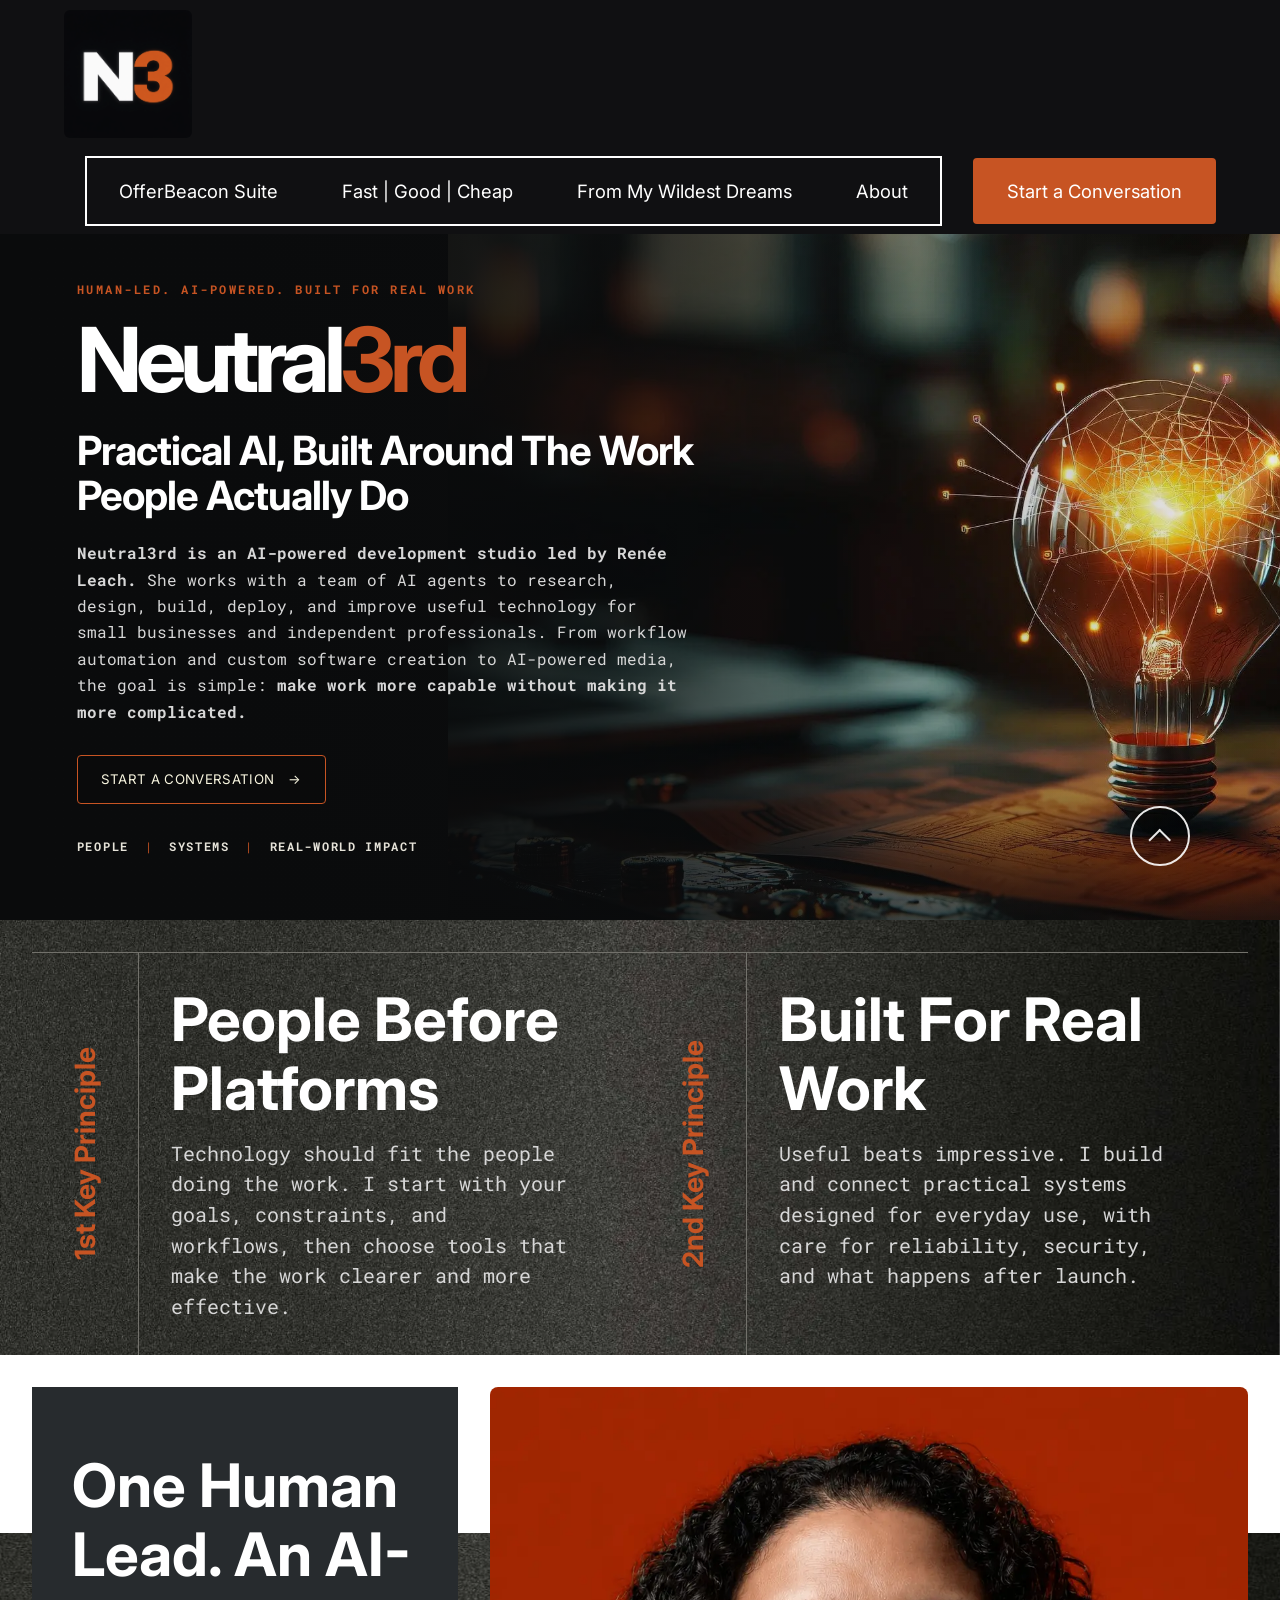
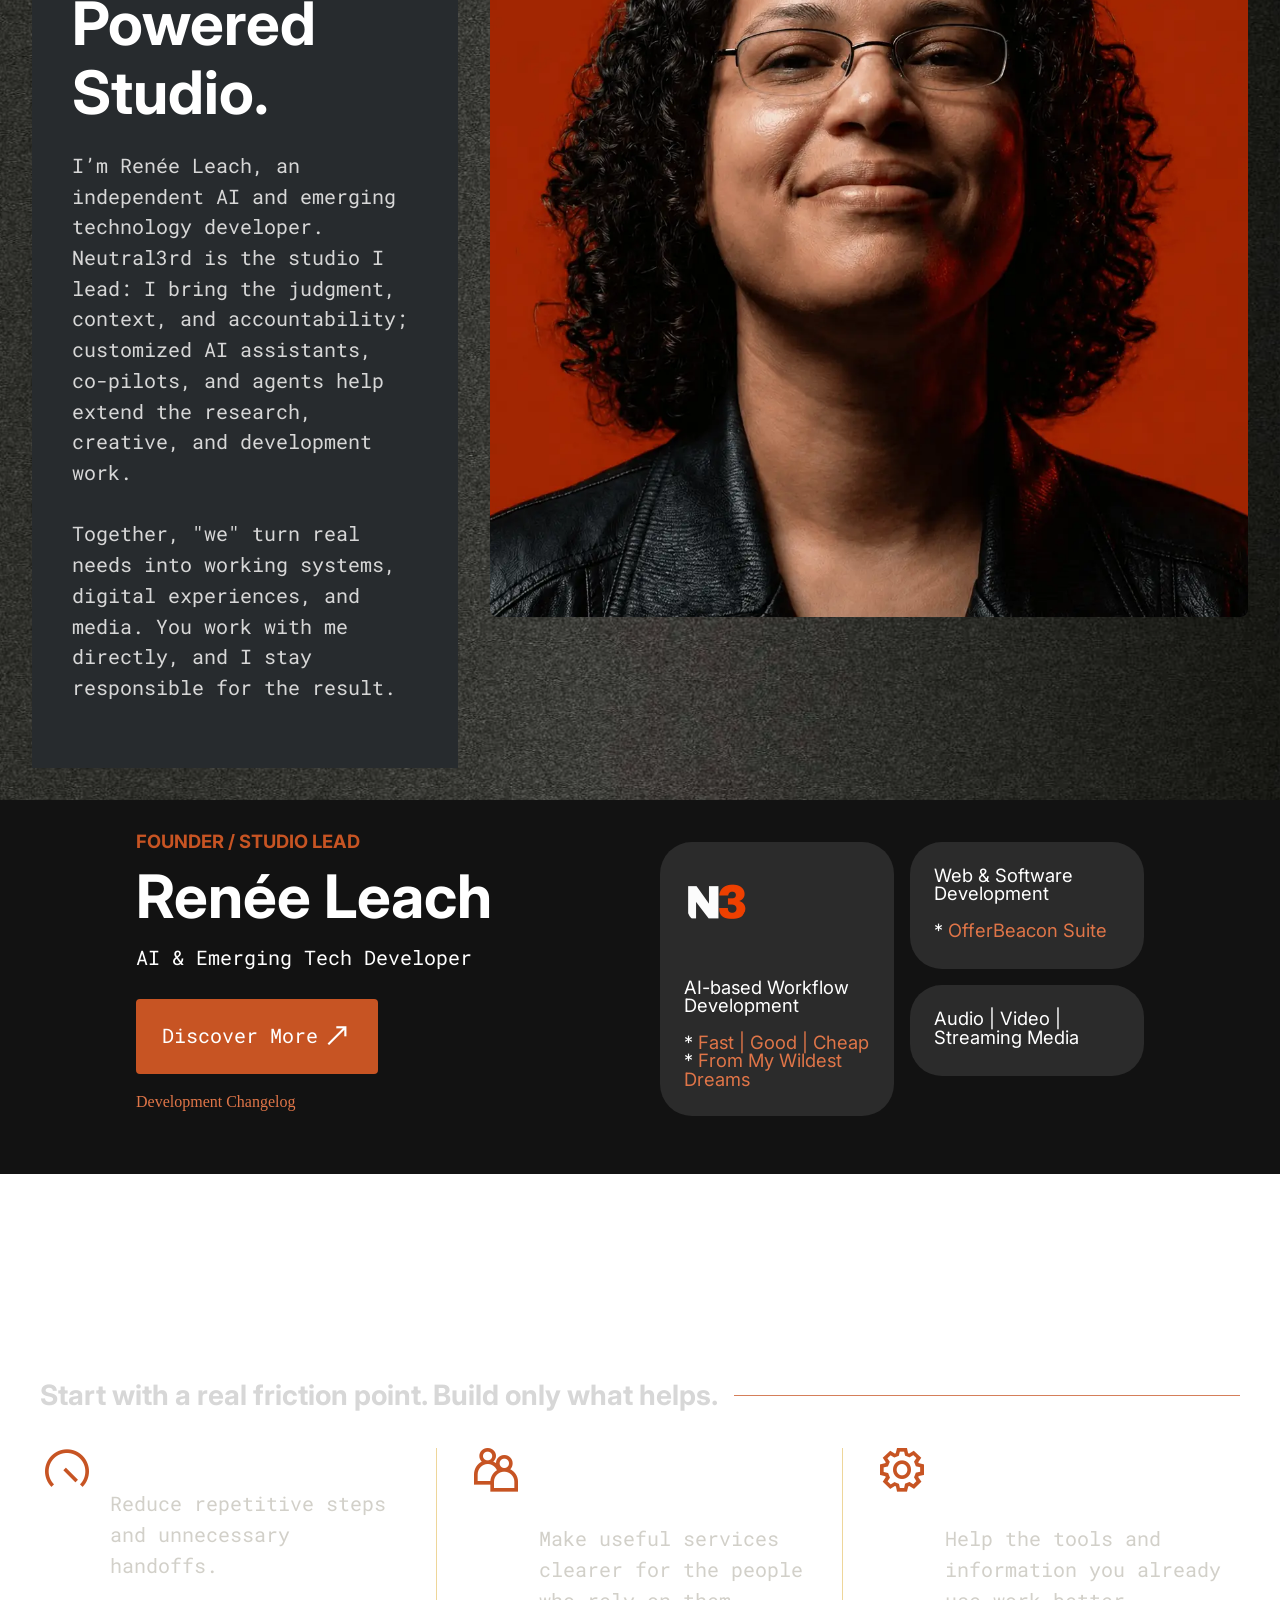
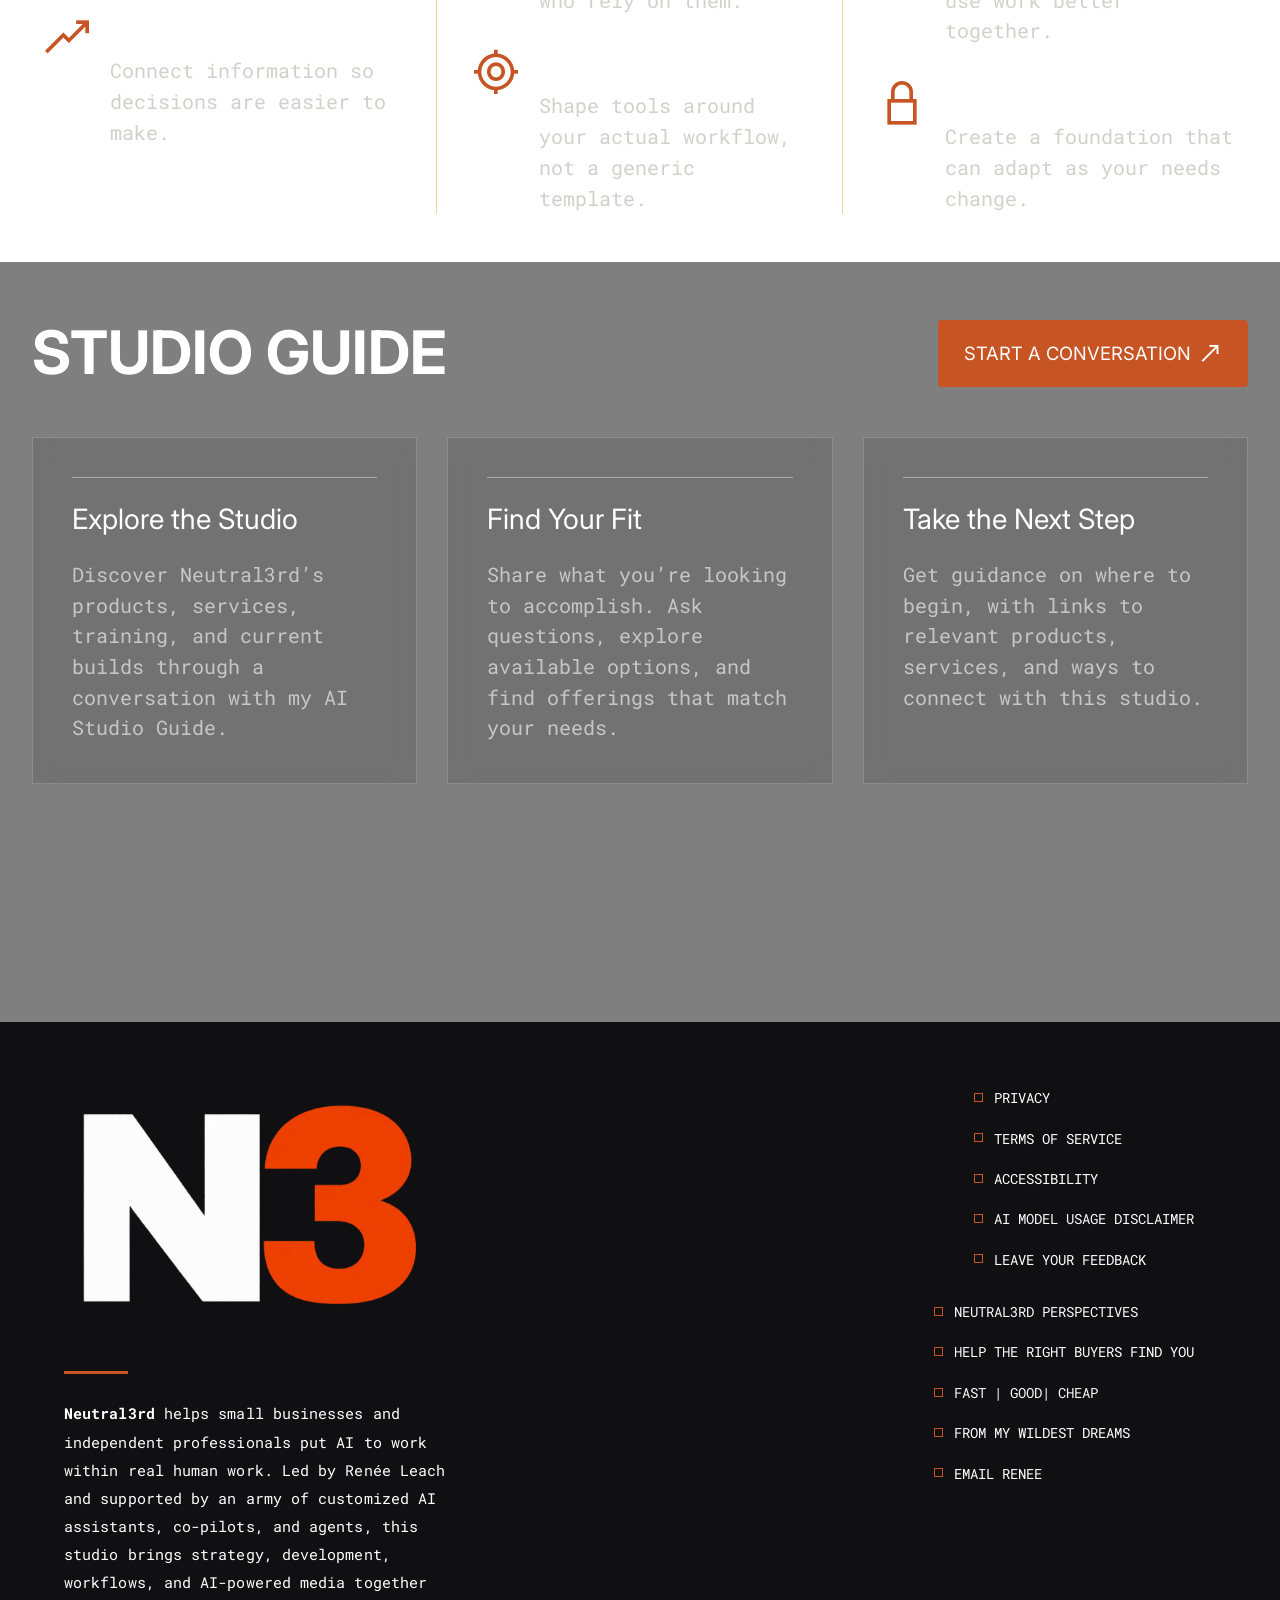
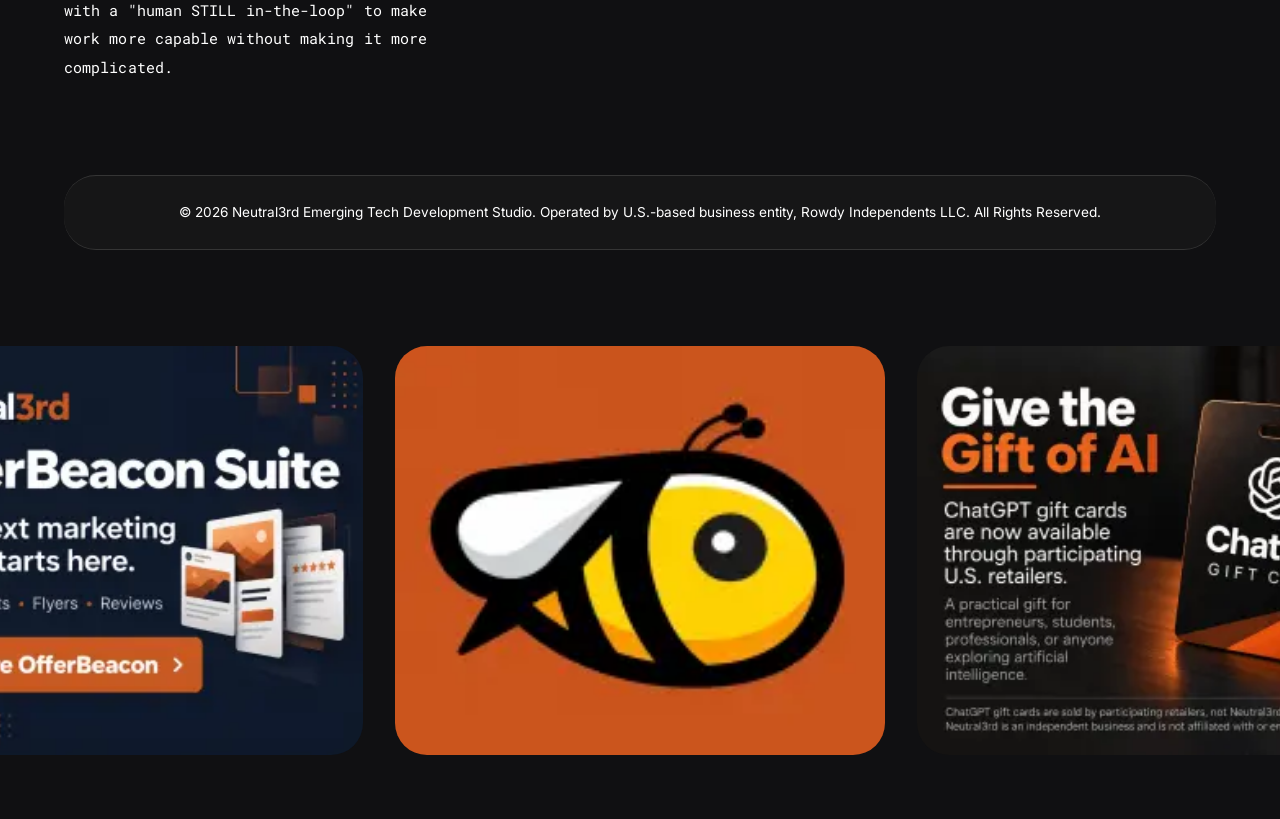
==== commit 5d3b5016: "create github pages" ====
--- a/index.html
+++ b/index.html
@@ -25,7 +25,7 @@
   <noscript><link rel="stylesheet" href="https://fonts.googleapis.com/css?family=Inter:100,200,300,400,500,600,700,800,900,100i,200i,300i,400i,500i,600i,700i,800i,900i&display=swap"></noscript>
   <link rel="preload" href="https://fonts.googleapis.com/css?family=Roboto+Mono:100,200,300,400,500,600,700,100i,200i,300i,400i,500i,600i,700i&display=swap" as="style" onload="this.onload=null;this.rel='stylesheet'">
   <noscript><link rel="stylesheet" href="https://fonts.googleapis.com/css?family=Roboto+Mono:100,200,300,400,500,600,700,100i,200i,300i,400i,500i,600i,700i&display=swap"></noscript>
-  <link rel="preload" as="style" href="assets/mobirise/css/mbr-additional.css?v=TY2TwY"><link rel="stylesheet" href="assets/mobirise/css/mbr-additional.css?v=TY2TwY" type="text/css">
+  <link rel="preload" as="style" href="assets/mobirise/css/mbr-additional.css?v=1HZE8K"><link rel="stylesheet" href="assets/mobirise/css/mbr-additional.css?v=1HZE8K" type="text/css">
 
   
   
@@ -255,6 +255,7 @@
                                 <div class="mbr-section-btn"><a class="btn btn-secondary display-7" href="https://rleach-dev.neutral3rd.space/" target="_blank">
                                         <span class="mobi-mbri mobi-mbri-right mbr-iconfont mbr-iconfont-btn"></span>
                                         Discover More</a></div>
+                                <p style="padding-top:20px;"><a href="https://changelog.neutral3rd.space" class="text-warning" target="_blank">Development Changelog</a></p>
                             </div>
                         </div>
                         <div class="col-12 col-lg-6 card">
--- a/assets/mobirise/css/mbr-additional.css
+++ b/assets/mobirise/css/mbr-additional.css
@@ -1860,7 +1860,7 @@
 .cid-vyqf49IxUR {
   padding-top: 3rem;
   padding-bottom: 3rem;
-  background-image: url("../../../assets/images/background10.webp");
+  background-image: url("../../../assets/images/background11.webp");
 }
 .cid-vyqf49IxUR .mbr-fallback-image.disabled {
   display: none;
--- a/assets/mobirise/css/mbr-additional.css
+++ b/assets/mobirise/css/mbr-additional.css
@@ -1860,7 +1860,7 @@
 .cid-vyqf49IxUR {
   padding-top: 3rem;
   padding-bottom: 3rem;
-  background-image: url("../../../assets/images/background10.webp");
+  background-image: url("../../../assets/images/background11.webp");
 }
 .cid-vyqf49IxUR .mbr-fallback-image.disabled {
   display: none;
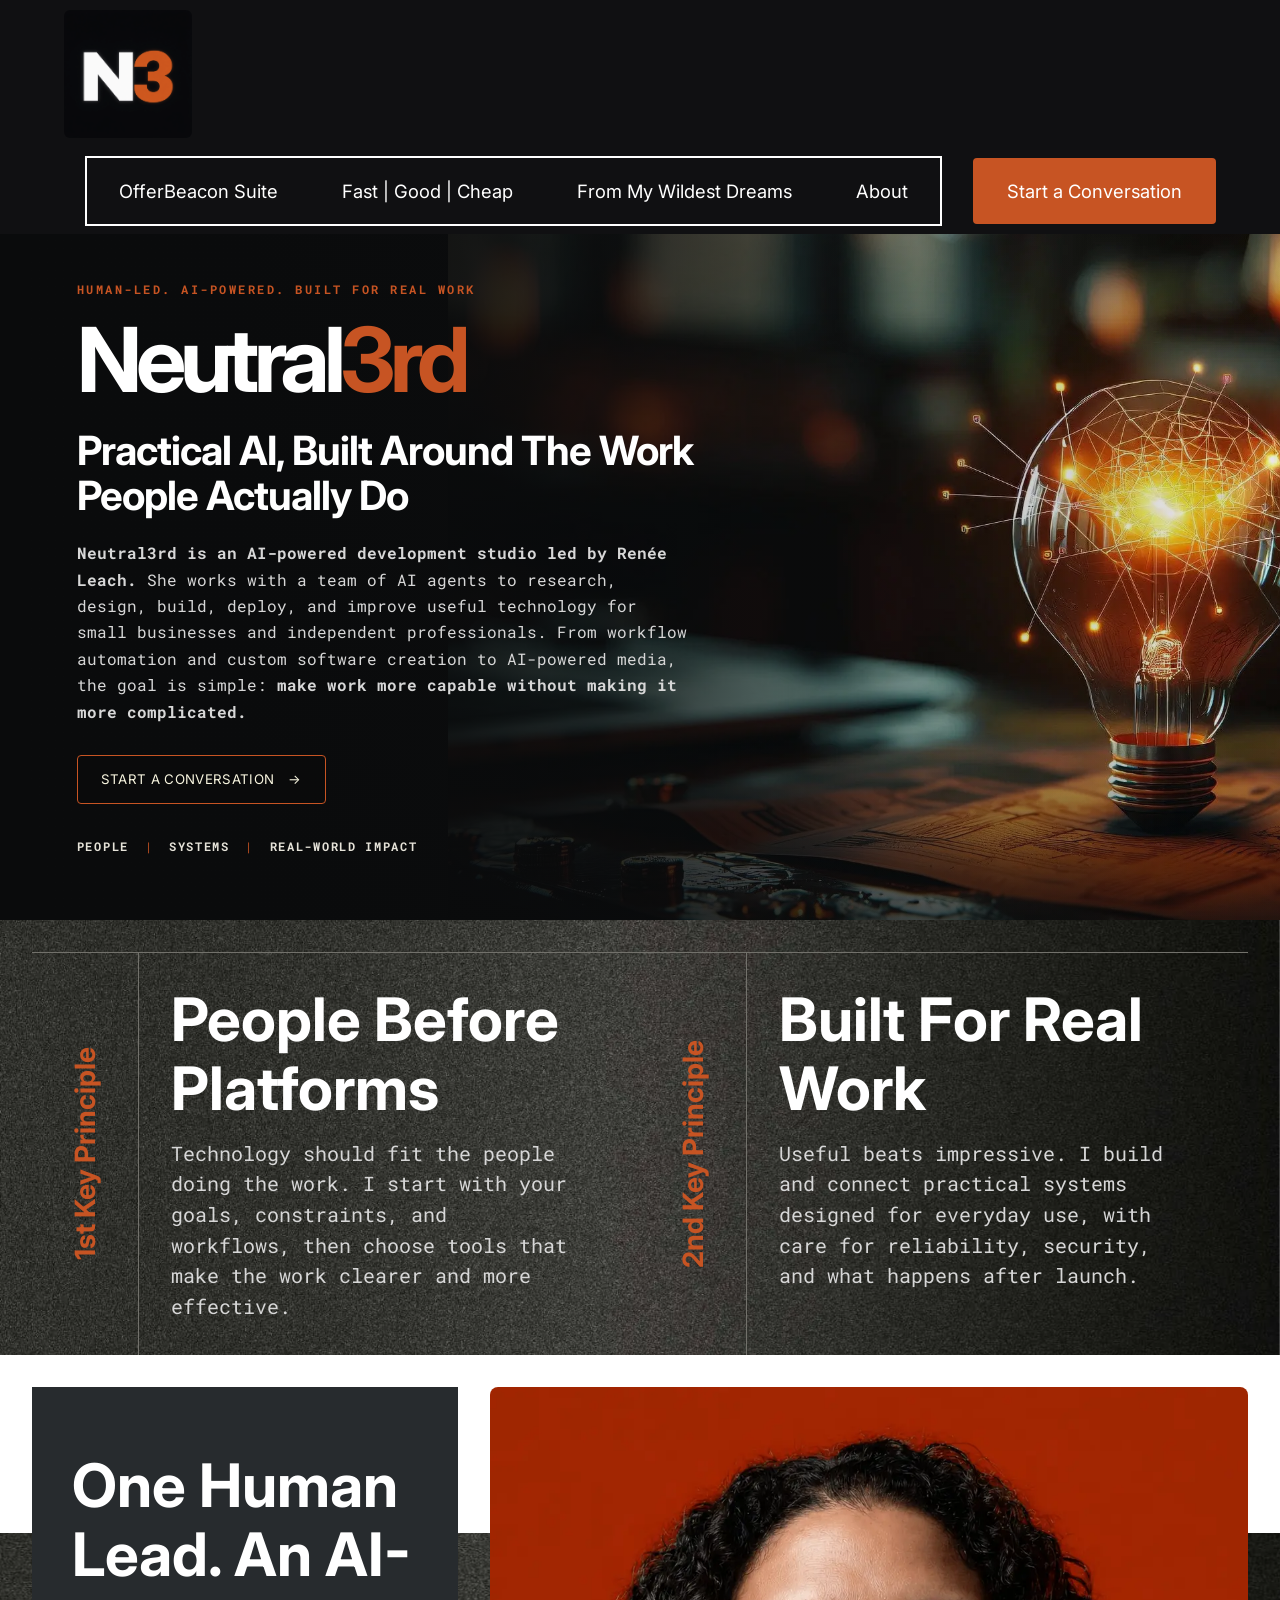
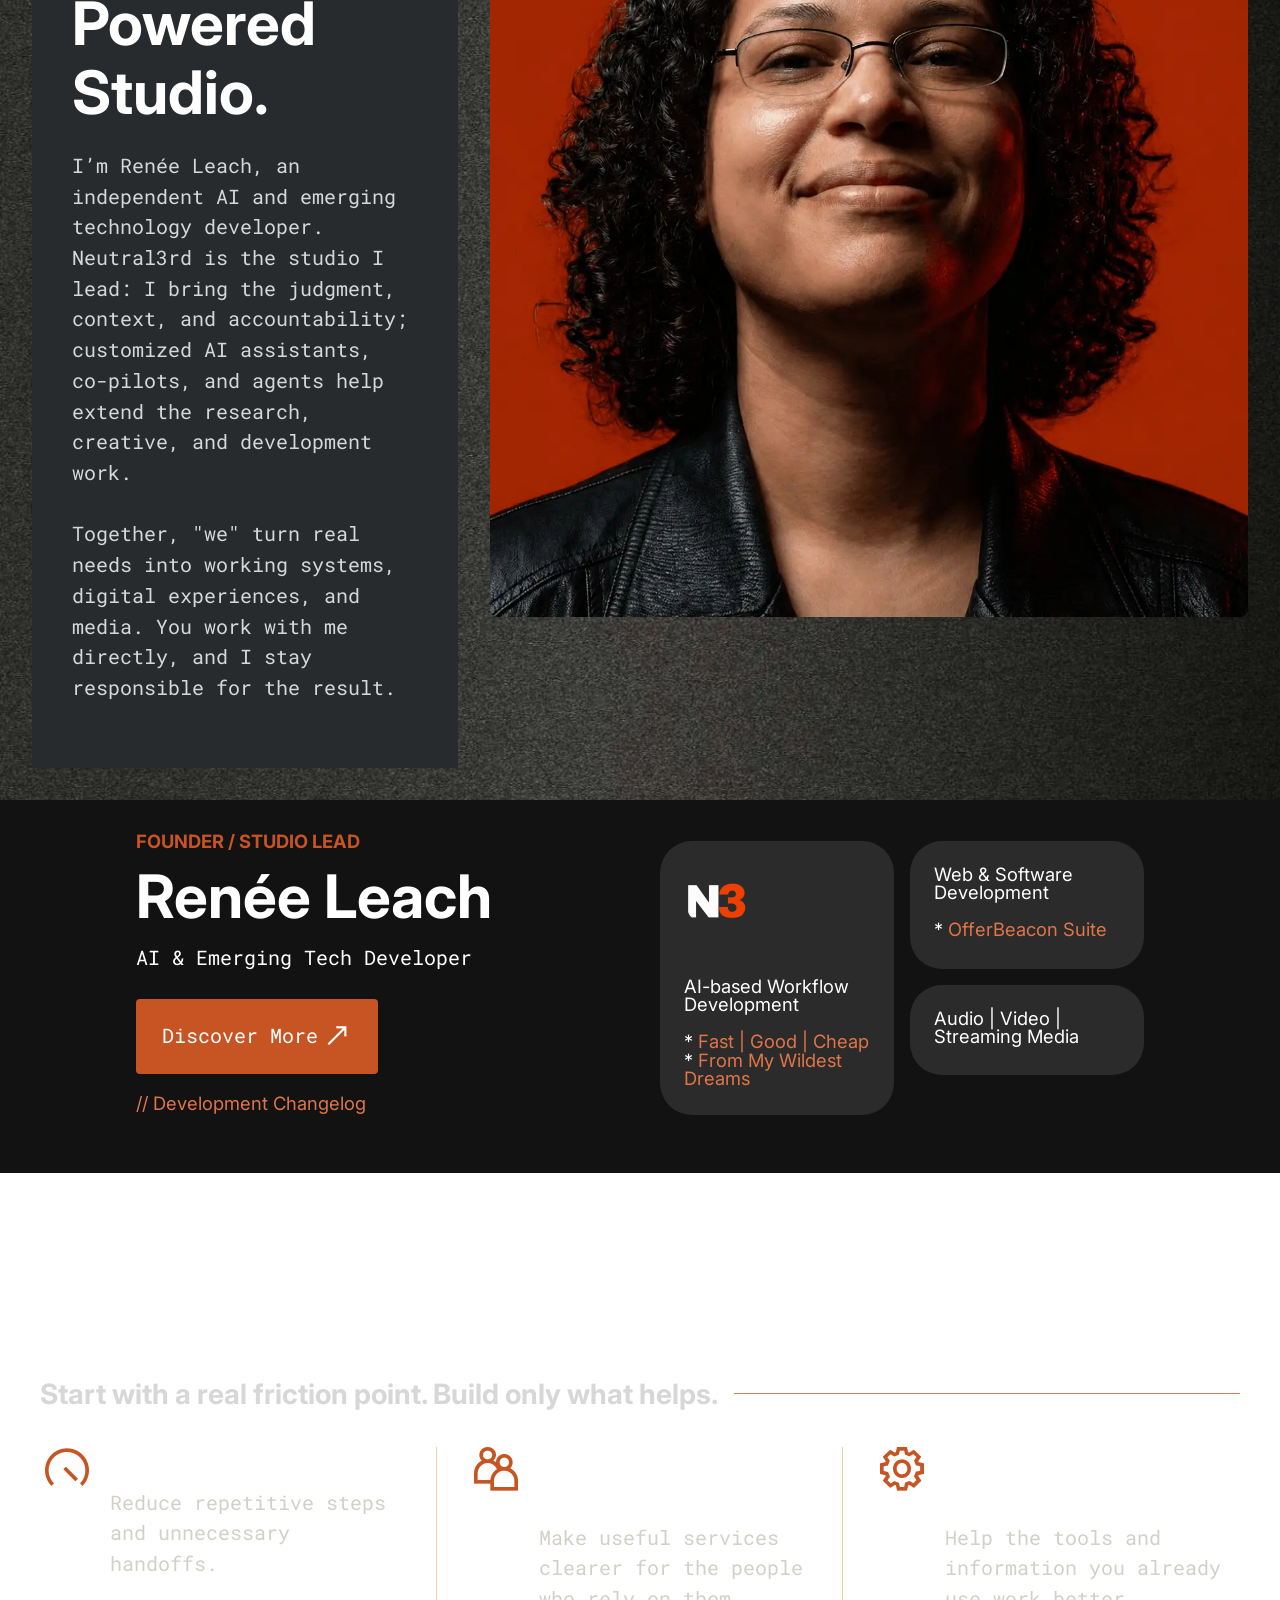
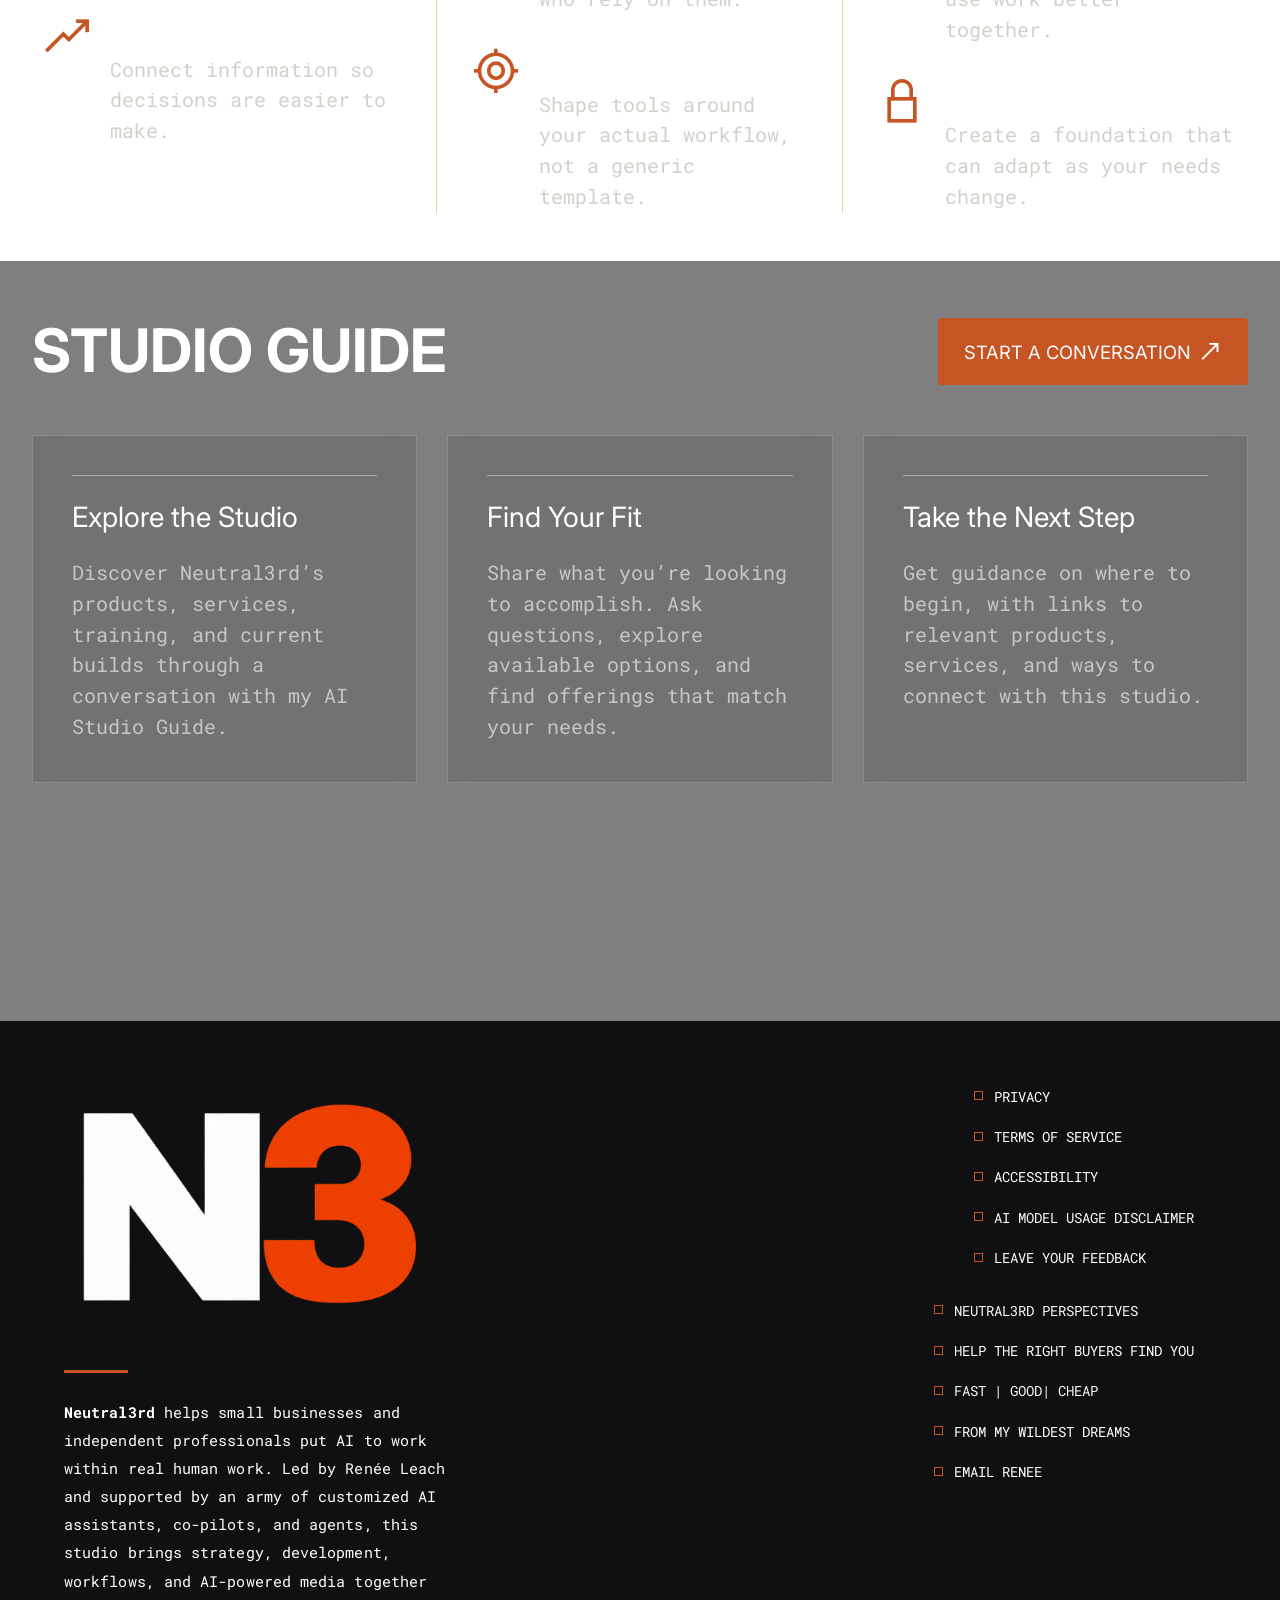
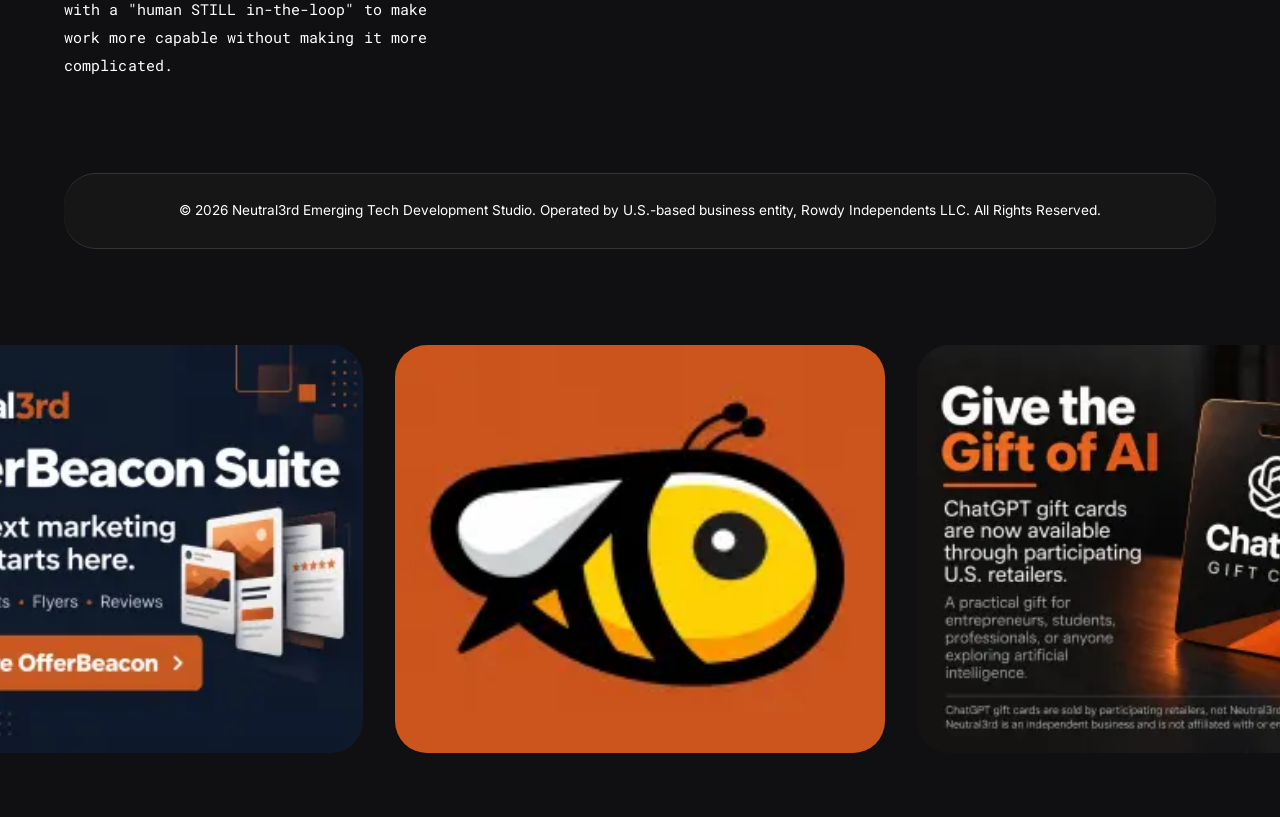
==== commit 4346cf65: "create github pages" ====
--- a/index.html
+++ b/index.html
@@ -25,7 +25,7 @@
   <noscript><link rel="stylesheet" href="https://fonts.googleapis.com/css?family=Inter:100,200,300,400,500,600,700,800,900,100i,200i,300i,400i,500i,600i,700i,800i,900i&display=swap"></noscript>
   <link rel="preload" href="https://fonts.googleapis.com/css?family=Roboto+Mono:100,200,300,400,500,600,700,100i,200i,300i,400i,500i,600i,700i&display=swap" as="style" onload="this.onload=null;this.rel='stylesheet'">
   <noscript><link rel="stylesheet" href="https://fonts.googleapis.com/css?family=Roboto+Mono:100,200,300,400,500,600,700,100i,200i,300i,400i,500i,600i,700i&display=swap"></noscript>
-  <link rel="preload" as="style" href="assets/mobirise/css/mbr-additional.css?v=1HZE8K"><link rel="stylesheet" href="assets/mobirise/css/mbr-additional.css?v=1HZE8K" type="text/css">
+  <link rel="preload" as="style" href="assets/mobirise/css/mbr-additional.css?v=Ao76Vu"><link rel="stylesheet" href="assets/mobirise/css/mbr-additional.css?v=Ao76Vu" type="text/css">
 
   
   
@@ -247,7 +247,7 @@
                     <div class="row content-wrap justify-content-between">
                         <div class="col-12 col-lg-5 card">
                             <div class="title-wrapper">
-               <p class="mbr-label mbr-fonts-style display-4"><strong>FOUNDER / STUDIO LEAD&nbsp;</strong></p>                 
+               <p class="mbr-label mbr-fonts-style display-4"><strong>FOUNDER / STUDIO LEAD</strong></p>                 
                                  <h2 class="mbr-section-title mbr-fonts-style display-2"><strong>Renée Leach</strong></h2>
                                 <p class="mbr-text mbr-fonts-style display-7">
                                     AI &amp; Emerging Tech Developer
@@ -255,7 +255,7 @@
                                 <div class="mbr-section-btn"><a class="btn btn-secondary display-7" href="https://rleach-dev.neutral3rd.space/" target="_blank">
                                         <span class="mobi-mbri mobi-mbri-right mbr-iconfont mbr-iconfont-btn"></span>
                                         Discover More</a></div>
-                                <p style="padding-top:20px;"><a href="https://changelog.neutral3rd.space" class="text-warning" target="_blank">Development Changelog</a></p>
+                                <p class="mbr-label mbr-fonts-style display-4" style="padding-top:20px;"><a href="https://changelog.neutral3rd.space" class="text-warning" target="_blank">// Development Changelog</a></p>
                             </div>
                         </div>
                         <div class="col-12 col-lg-6 card">
--- a/assets/mobirise/css/mbr-additional.css
+++ b/assets/mobirise/css/mbr-additional.css
@@ -1860,7 +1860,7 @@
 .cid-vyqf49IxUR {
   padding-top: 3rem;
   padding-bottom: 3rem;
-  background-image: url("../../../assets/images/background11.webp");
+  background-image: url("../../../assets/images/background12.webp");
 }
 .cid-vyqf49IxUR .mbr-fallback-image.disabled {
   display: none;
--- a/assets/mobirise/css/mbr-additional.css
+++ b/assets/mobirise/css/mbr-additional.css
@@ -1860,7 +1860,7 @@
 .cid-vyqf49IxUR {
   padding-top: 3rem;
   padding-bottom: 3rem;
-  background-image: url("../../../assets/images/background11.webp");
+  background-image: url("../../../assets/images/background12.webp");
 }
 .cid-vyqf49IxUR .mbr-fallback-image.disabled {
   display: none;
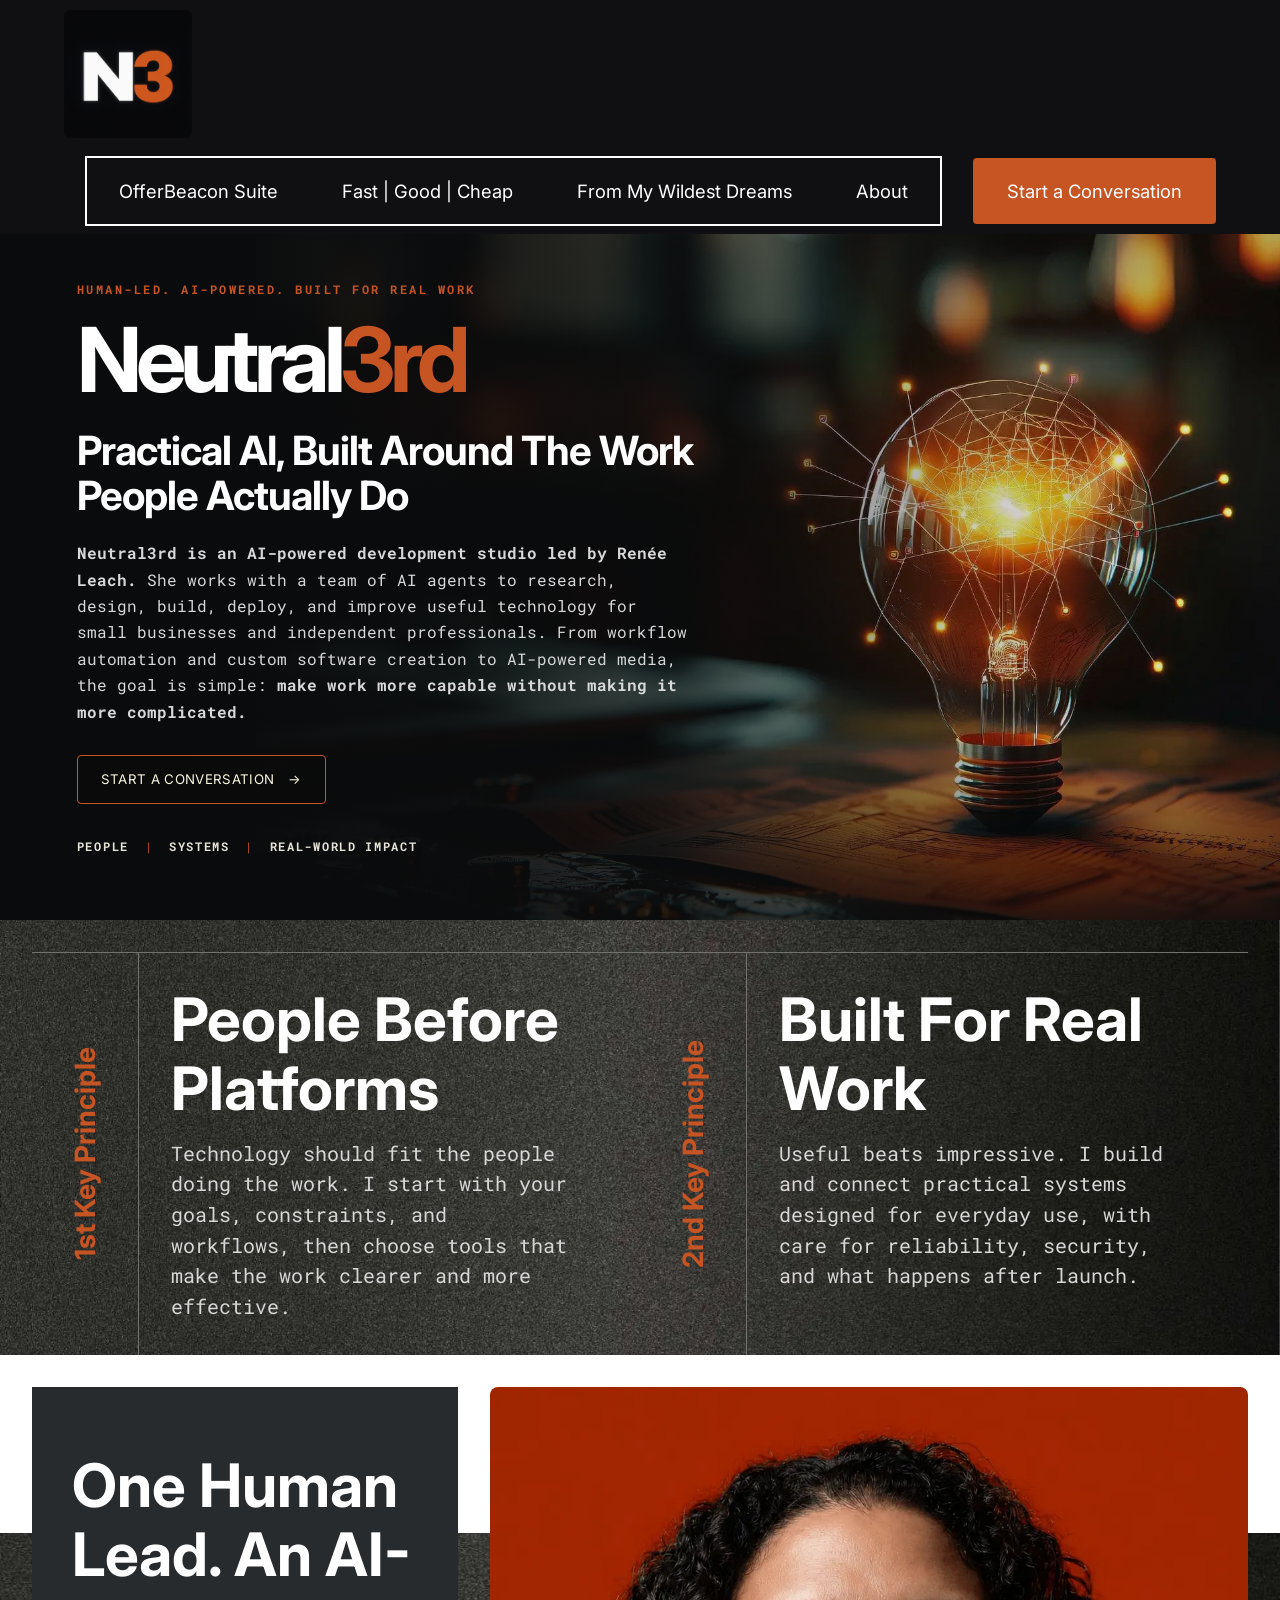
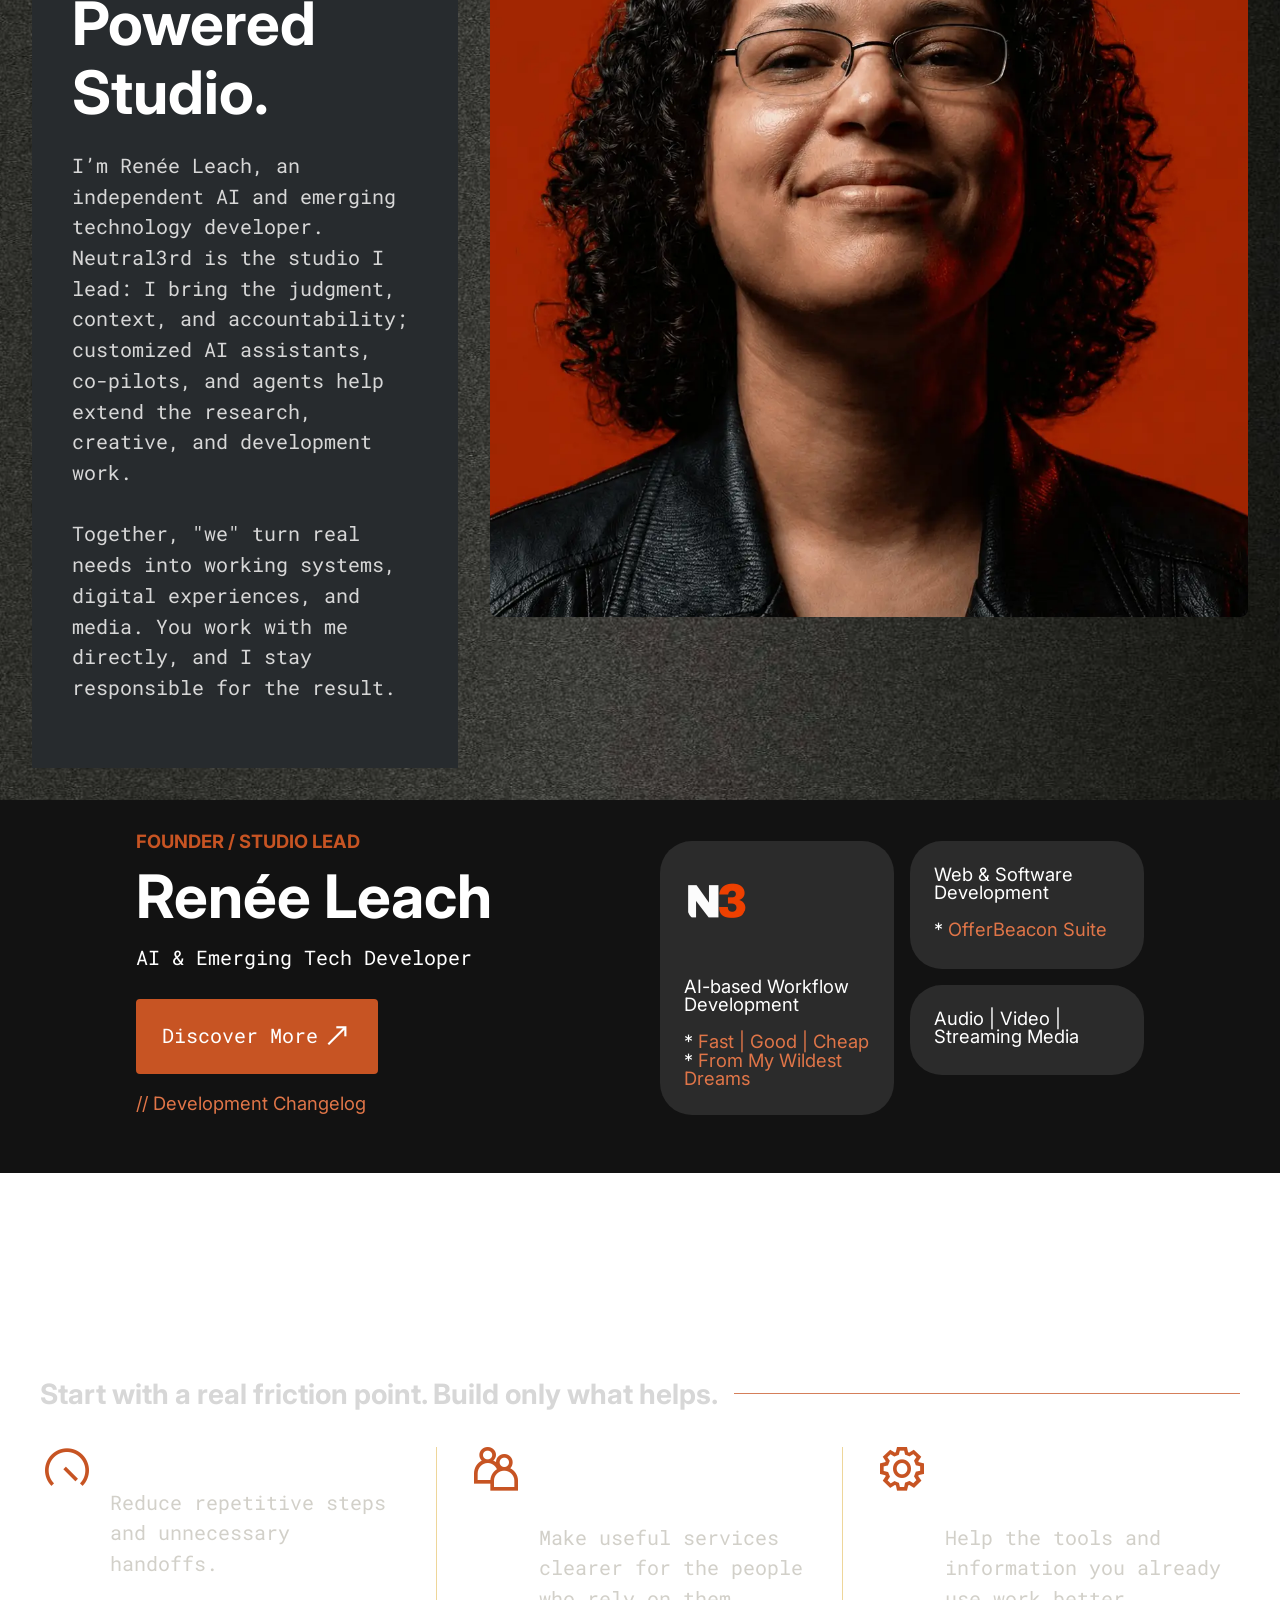
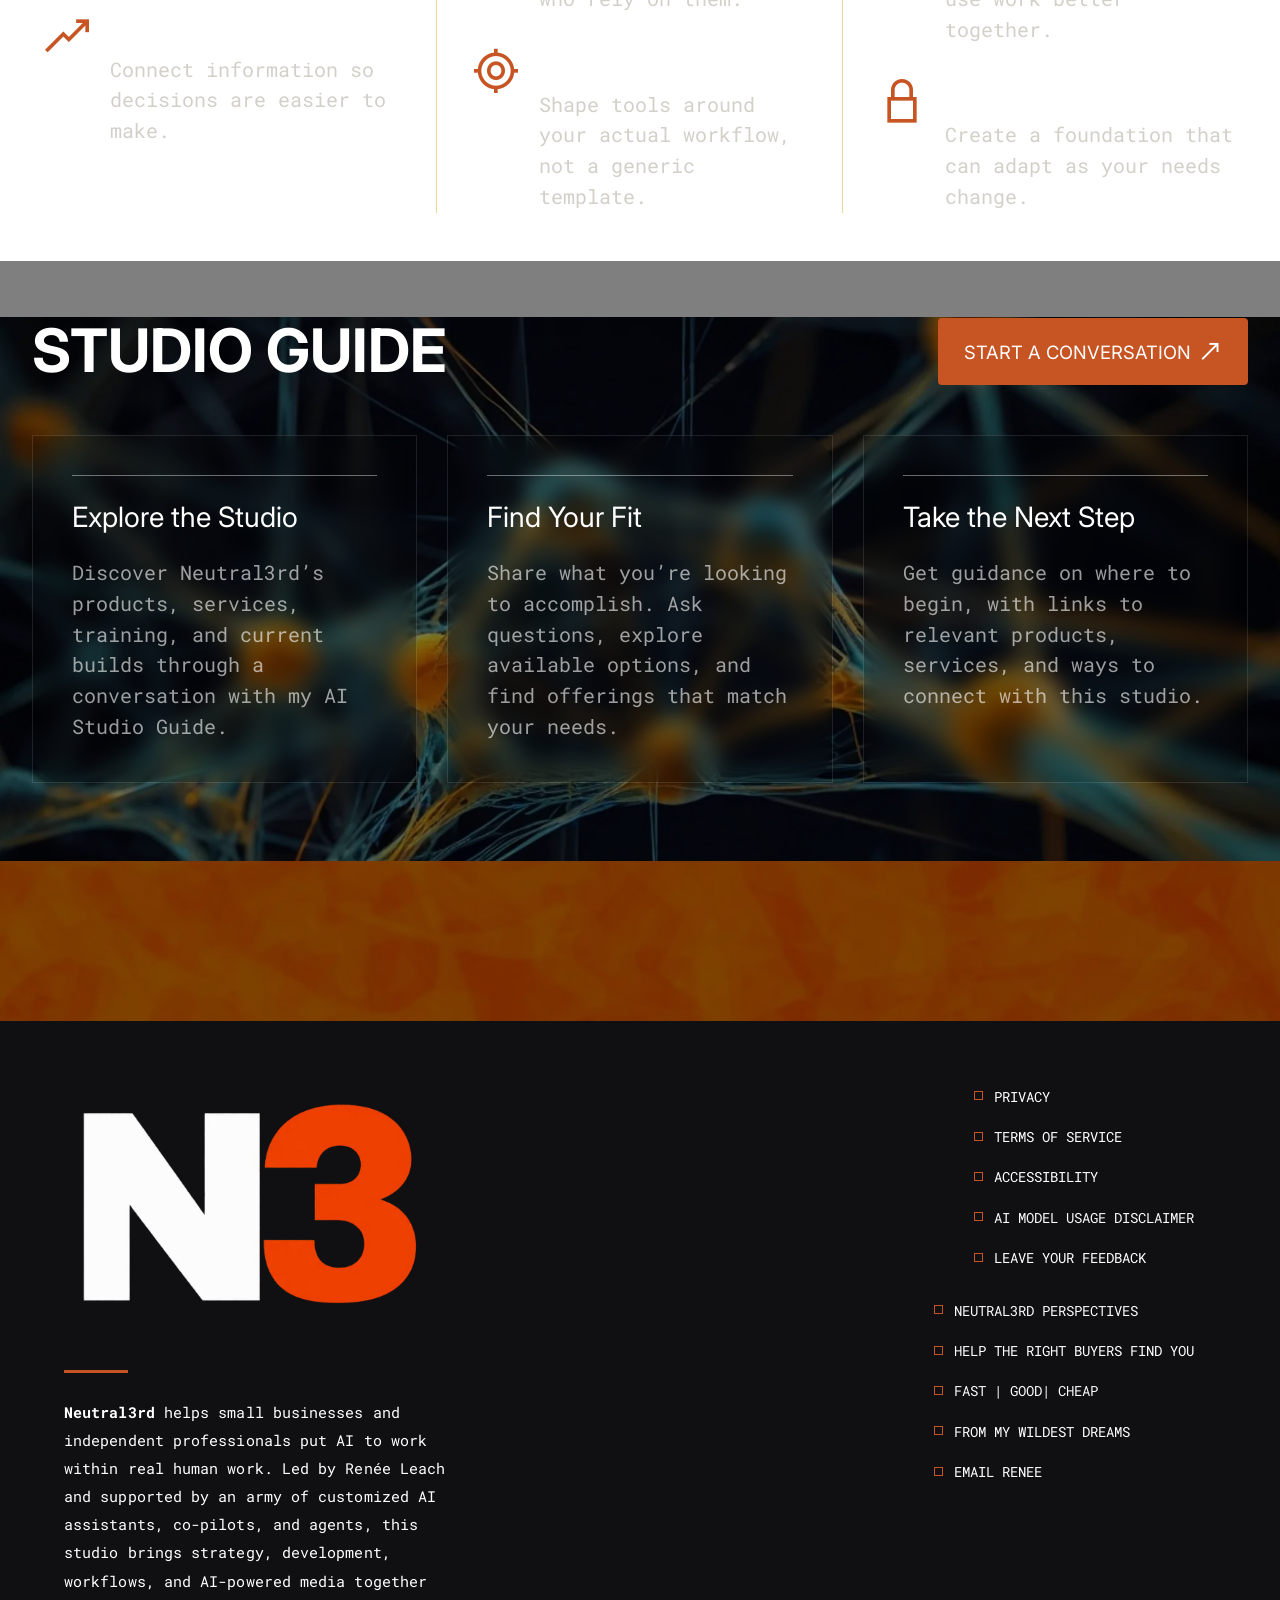
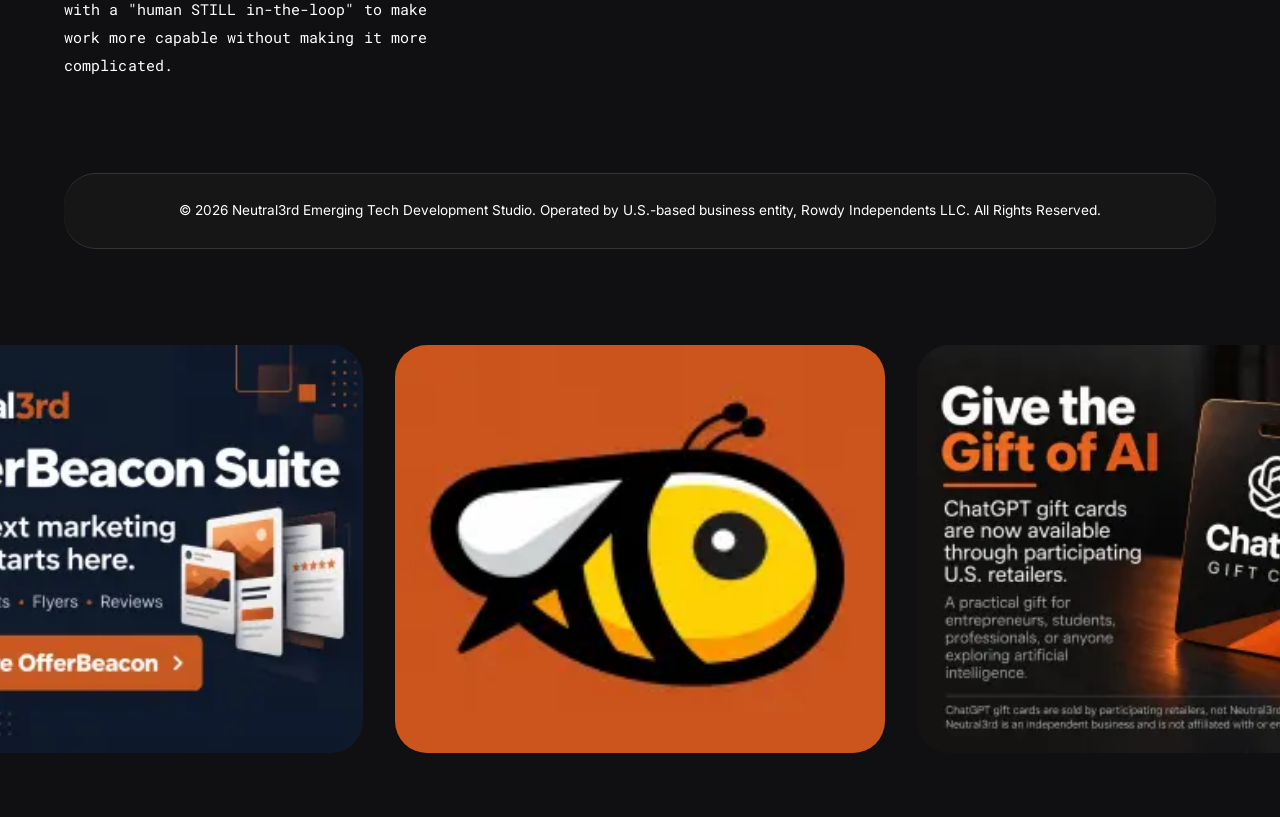
==== commit 07930e20: "create github pages" ====
--- a/index.html
+++ b/index.html
@@ -25,7 +25,7 @@
   <noscript><link rel="stylesheet" href="https://fonts.googleapis.com/css?family=Inter:100,200,300,400,500,600,700,800,900,100i,200i,300i,400i,500i,600i,700i,800i,900i&display=swap"></noscript>
   <link rel="preload" href="https://fonts.googleapis.com/css?family=Roboto+Mono:100,200,300,400,500,600,700,100i,200i,300i,400i,500i,600i,700i&display=swap" as="style" onload="this.onload=null;this.rel='stylesheet'">
   <noscript><link rel="stylesheet" href="https://fonts.googleapis.com/css?family=Roboto+Mono:100,200,300,400,500,600,700,100i,200i,300i,400i,500i,600i,700i&display=swap"></noscript>
-  <link rel="preload" as="style" href="assets/mobirise/css/mbr-additional.css?v=Ao76Vu"><link rel="stylesheet" href="assets/mobirise/css/mbr-additional.css?v=Ao76Vu" type="text/css">
+  <link rel="preload" as="style" href="assets/mobirise/css/mbr-additional.css?v=FnK0hq"><link rel="stylesheet" href="assets/mobirise/css/mbr-additional.css?v=FnK0hq" type="text/css">
 
   
   
@@ -99,7 +99,7 @@
 
 <div class="n3-hero-media">
 
-  <div class="n3-hero-image-frame" style="background-image: url(assets/images/mbr-6-1920x1280.webp); background-position: 20% 65%; width: 65%;">
+  <div class="n3-hero-image-frame" style="background-image: url(assets/images/mbr-6-1920x1280.webp); background-position: 20% 65%; width: 80%;">
   </div>
 
   <div class="n3-hero-image-shade" aria-hidden="true"></div>
--- a/assets/mobirise/css/mbr-additional.css
+++ b/assets/mobirise/css/mbr-additional.css
@@ -1860,7 +1860,7 @@
 .cid-vyqf49IxUR {
   padding-top: 3rem;
   padding-bottom: 3rem;
-  background-image: url("../../../assets/images/background12.webp");
+  background-image: url("../../../assets/images/background13.webp");
 }
 .cid-vyqf49IxUR .mbr-fallback-image.disabled {
   display: none;
--- a/assets/mobirise/css/mbr-additional.css
+++ b/assets/mobirise/css/mbr-additional.css
@@ -1860,7 +1860,7 @@
 .cid-vyqf49IxUR {
   padding-top: 3rem;
   padding-bottom: 3rem;
-  background-image: url("../../../assets/images/background12.webp");
+  background-image: url("../../../assets/images/background13.webp");
 }
 .cid-vyqf49IxUR .mbr-fallback-image.disabled {
   display: none;
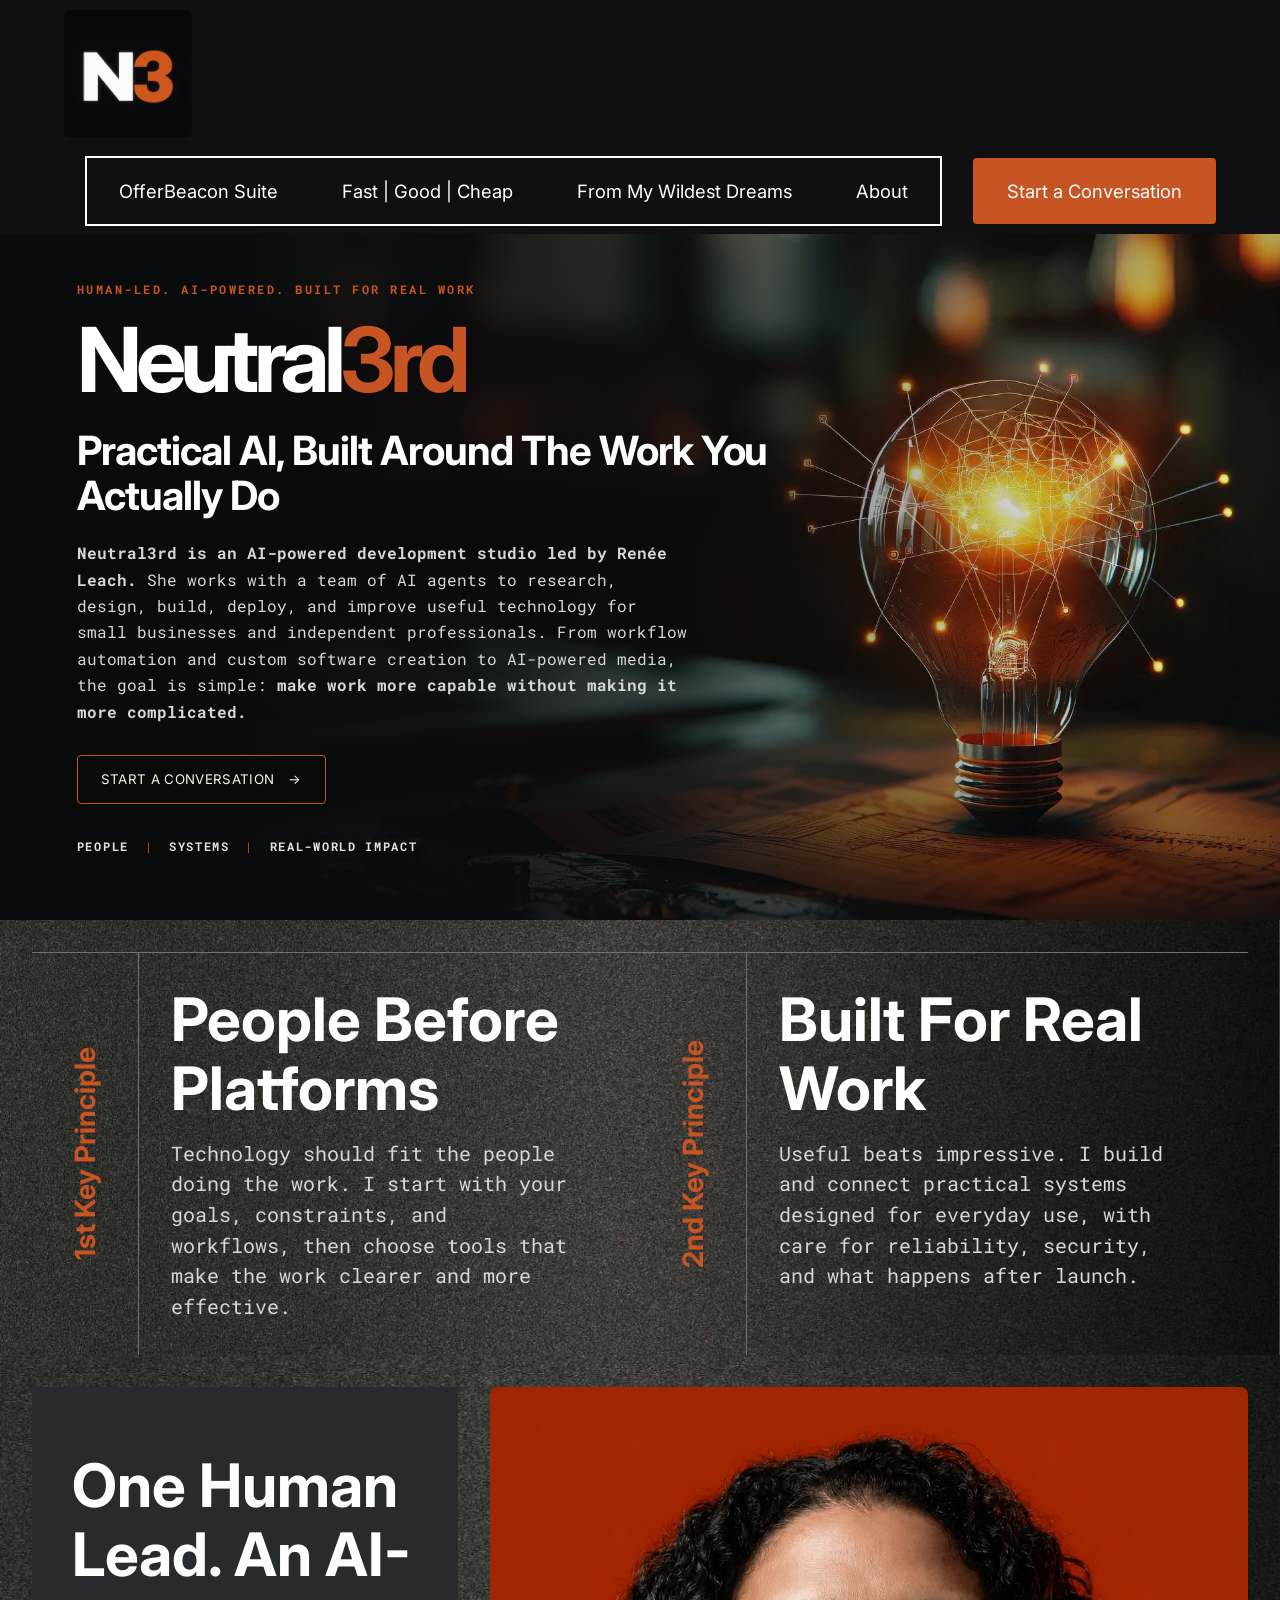
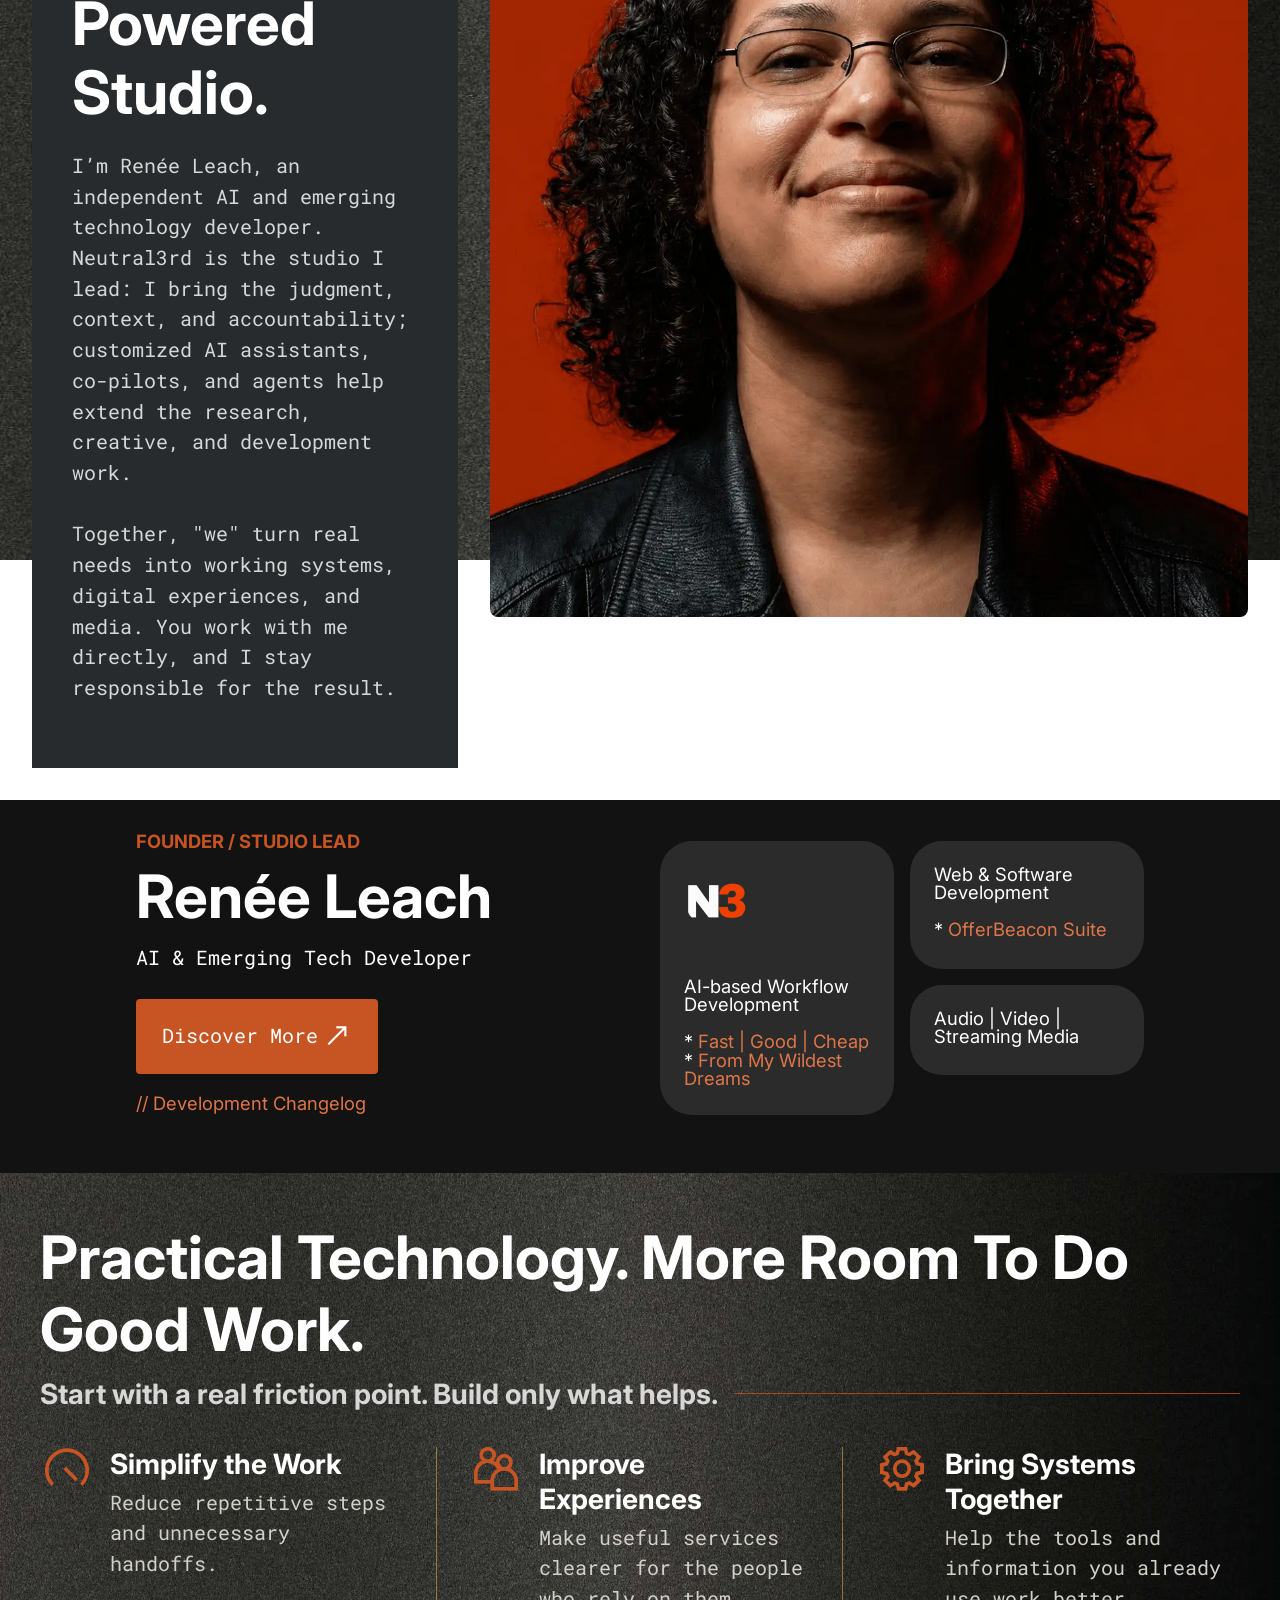
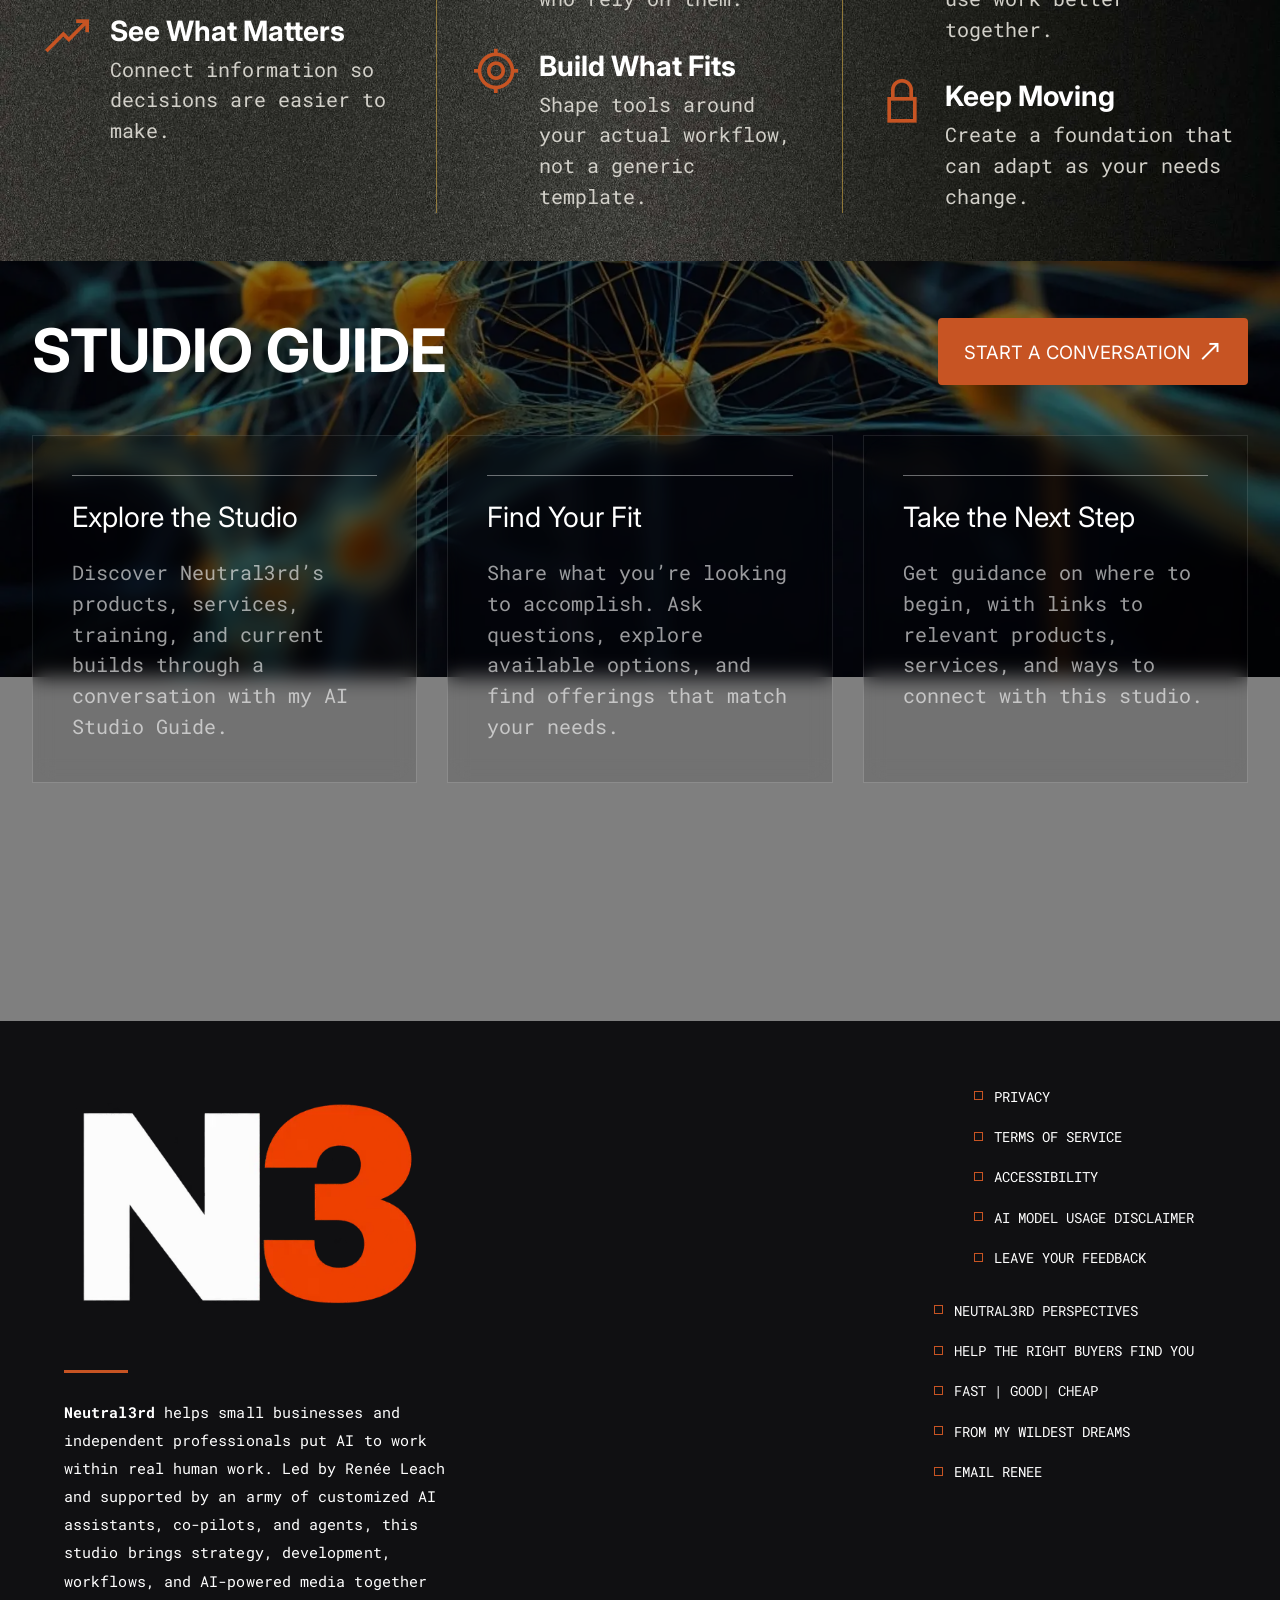
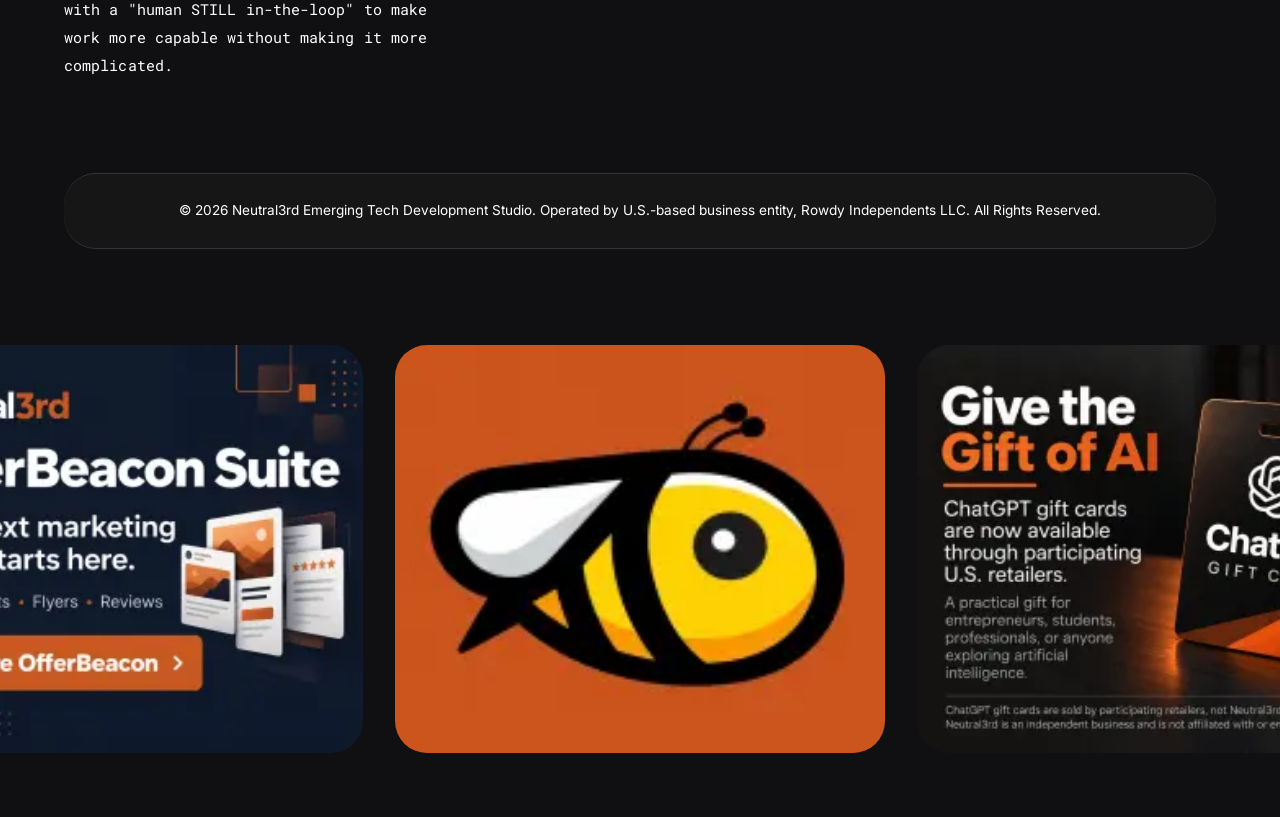
==== commit ff4e0f29: "create github pages" ====
--- a/index.html
+++ b/index.html
@@ -25,7 +25,7 @@
   <noscript><link rel="stylesheet" href="https://fonts.googleapis.com/css?family=Inter:100,200,300,400,500,600,700,800,900,100i,200i,300i,400i,500i,600i,700i,800i,900i&display=swap"></noscript>
   <link rel="preload" href="https://fonts.googleapis.com/css?family=Roboto+Mono:100,200,300,400,500,600,700,100i,200i,300i,400i,500i,600i,700i&display=swap" as="style" onload="this.onload=null;this.rel='stylesheet'">
   <noscript><link rel="stylesheet" href="https://fonts.googleapis.com/css?family=Roboto+Mono:100,200,300,400,500,600,700,100i,200i,300i,400i,500i,600i,700i&display=swap"></noscript>
-  <link rel="preload" as="style" href="assets/mobirise/css/mbr-additional.css?v=FnK0hq"><link rel="stylesheet" href="assets/mobirise/css/mbr-additional.css?v=FnK0hq" type="text/css">
+  <link rel="preload" as="style" href="assets/mobirise/css/mbr-additional.css?v=XwYzel"><link rel="stylesheet" href="assets/mobirise/css/mbr-additional.css?v=XwYzel" type="text/css">
 
   
   
@@ -126,7 +126,7 @@
 
     <!-- HEADLINE -->
 
-    <h2 class="n3-hero-headline mbr-fonts-style display-2">Practical AI, Built Around The Work People Actually Do</h2>
+    <h2 class="n3-hero-headline mbr-fonts-style display-2">Practical AI, Built Around The Work You Actually Do</h2>
 
 
     <!-- DESCRIPTION -->
--- a/assets/mobirise/css/mbr-additional.css
+++ b/assets/mobirise/css/mbr-additional.css
@@ -1860,7 +1860,7 @@
 .cid-vyqf49IxUR {
   padding-top: 3rem;
   padding-bottom: 3rem;
-  background-image: url("../../../assets/images/background13.webp");
+  background-image: url("../../../assets/images/background14.webp");
 }
 .cid-vyqf49IxUR .mbr-fallback-image.disabled {
   display: none;
--- a/assets/mobirise/css/mbr-additional.css
+++ b/assets/mobirise/css/mbr-additional.css
@@ -1860,7 +1860,7 @@
 .cid-vyqf49IxUR {
   padding-top: 3rem;
   padding-bottom: 3rem;
-  background-image: url("../../../assets/images/background13.webp");
+  background-image: url("../../../assets/images/background14.webp");
 }
 .cid-vyqf49IxUR .mbr-fallback-image.disabled {
   display: none;
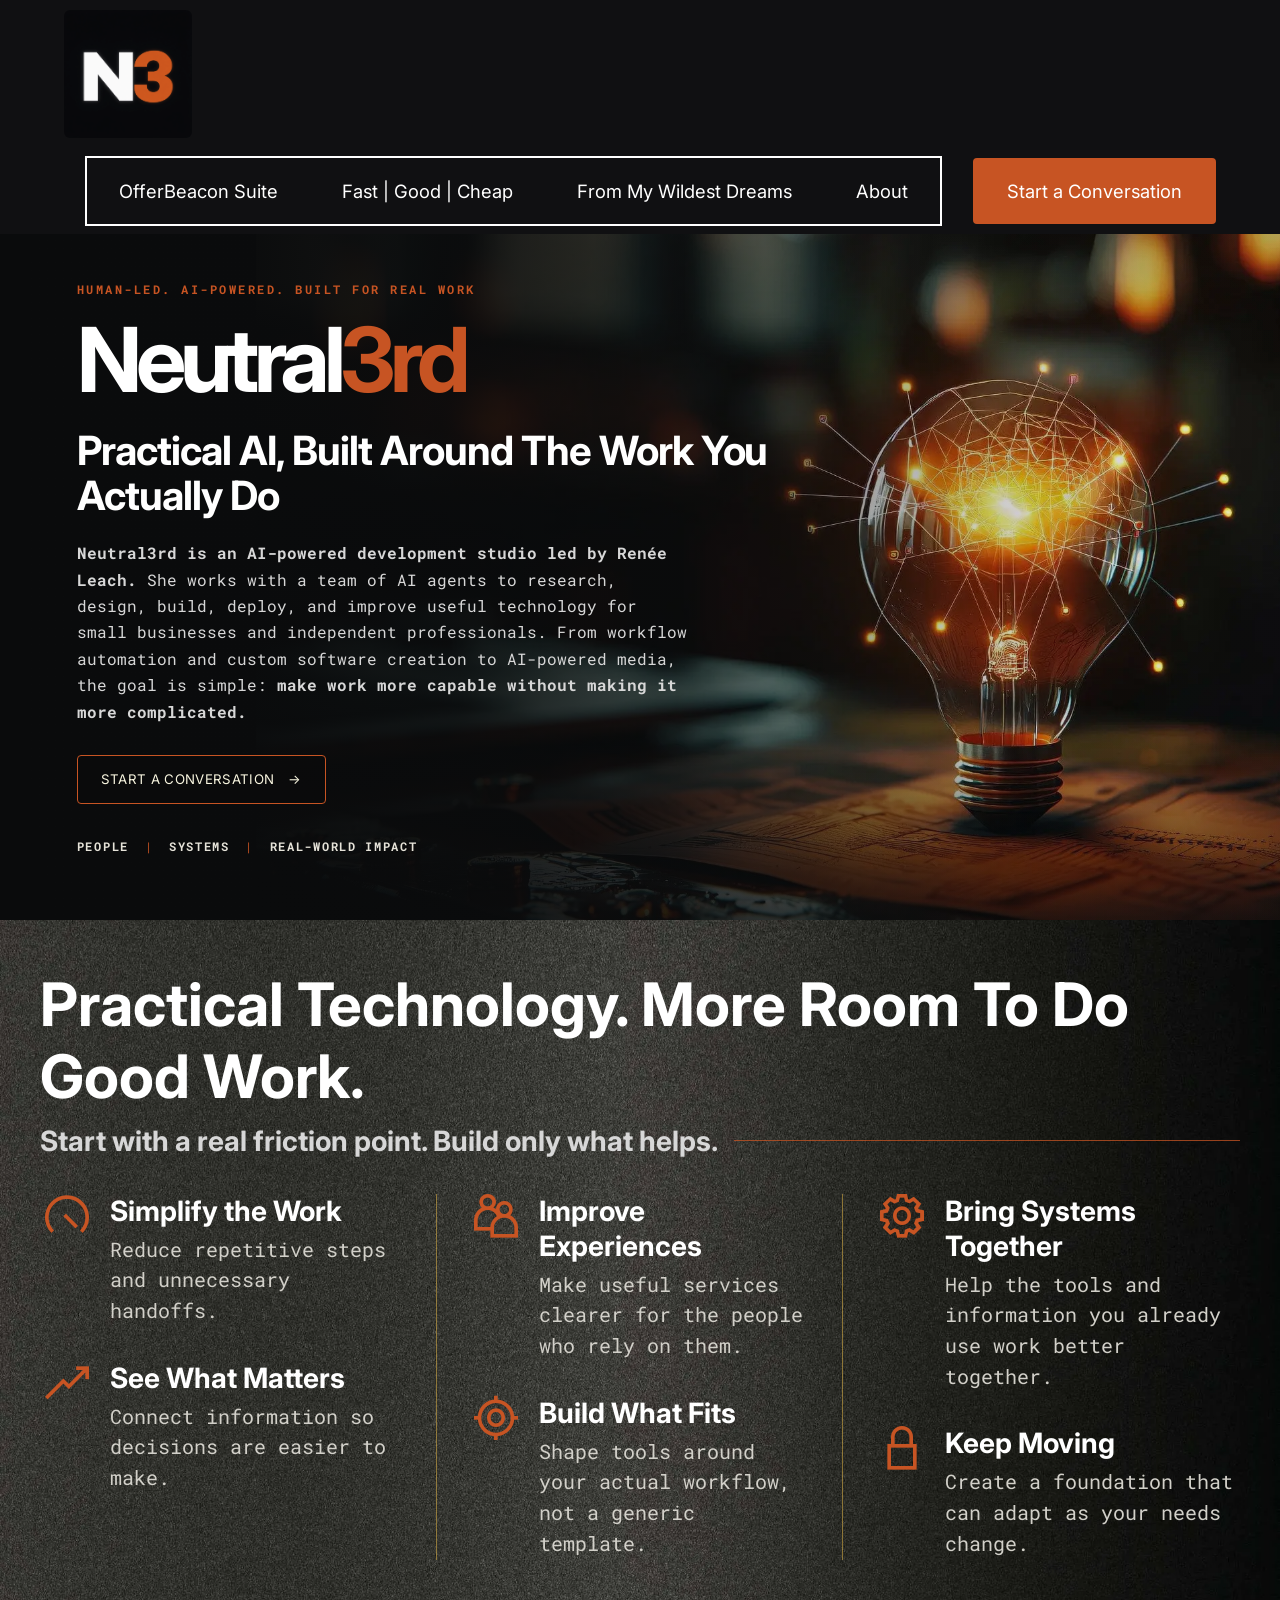
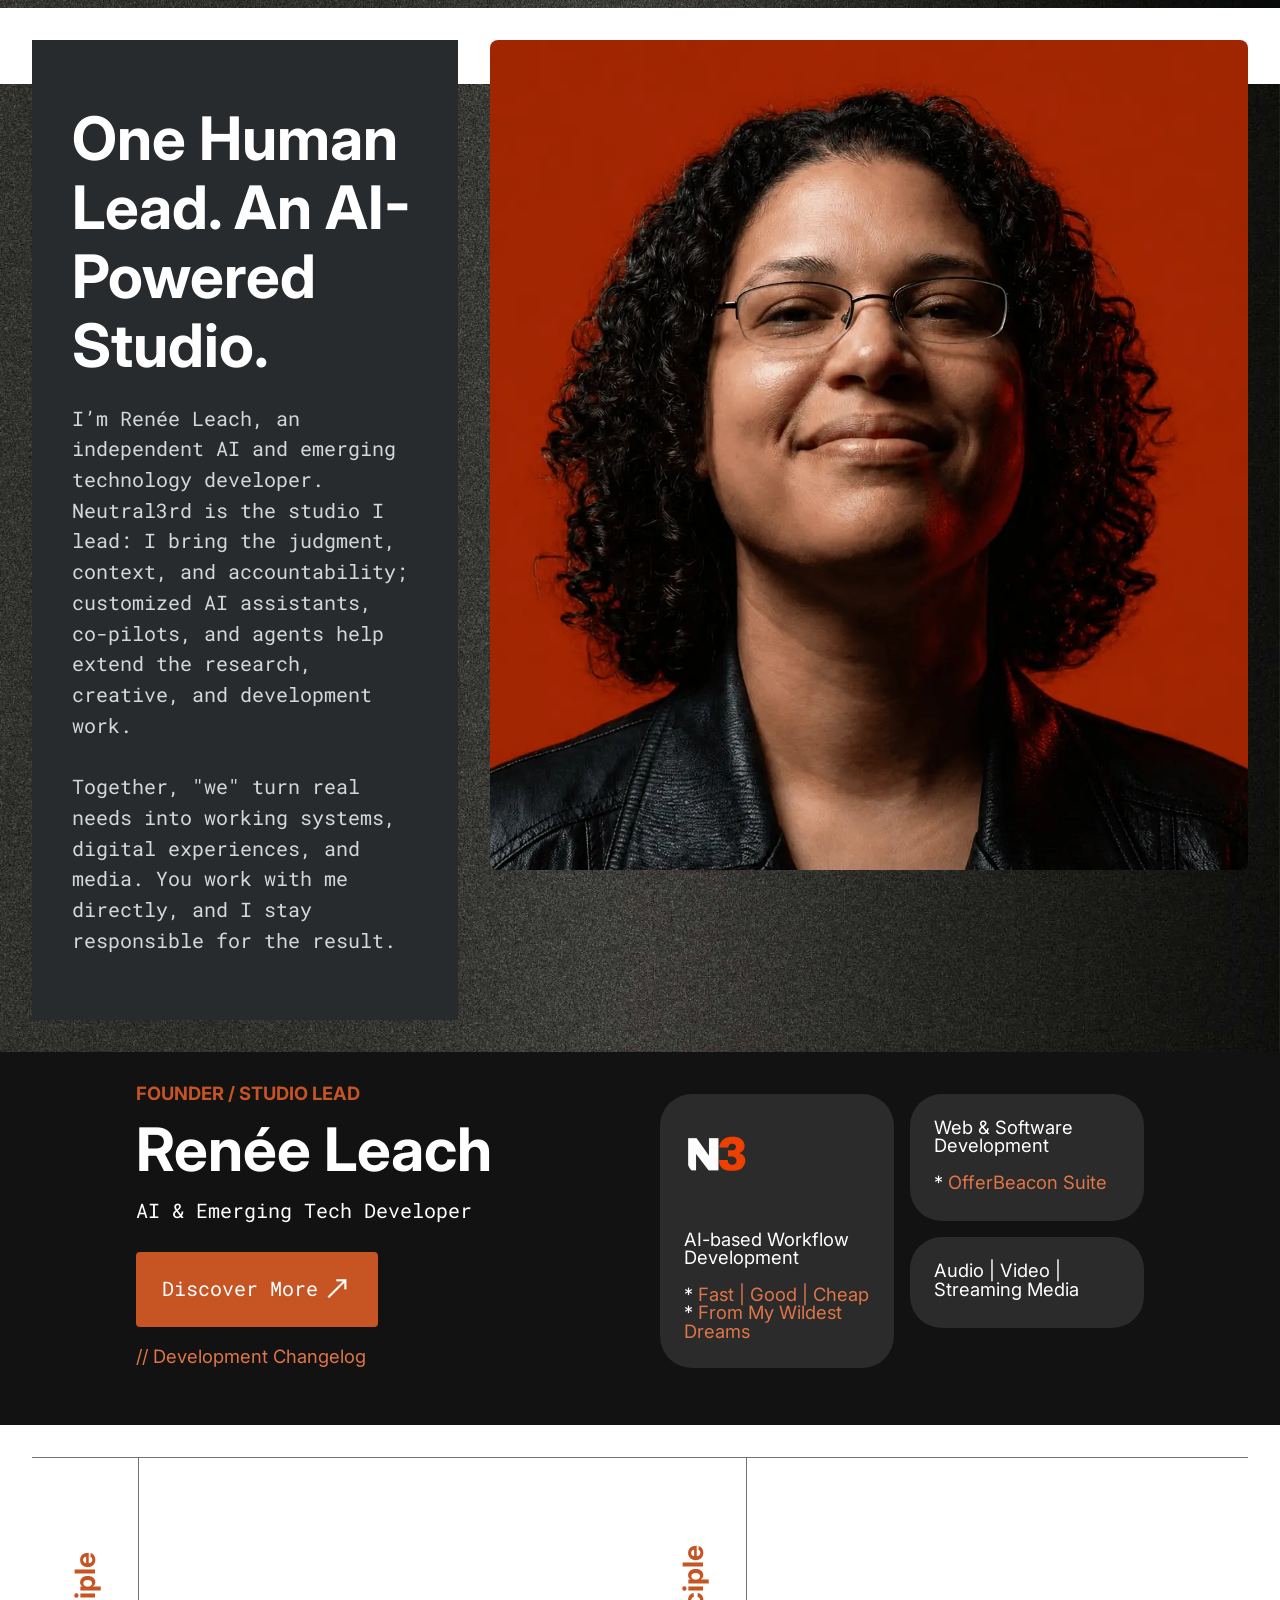
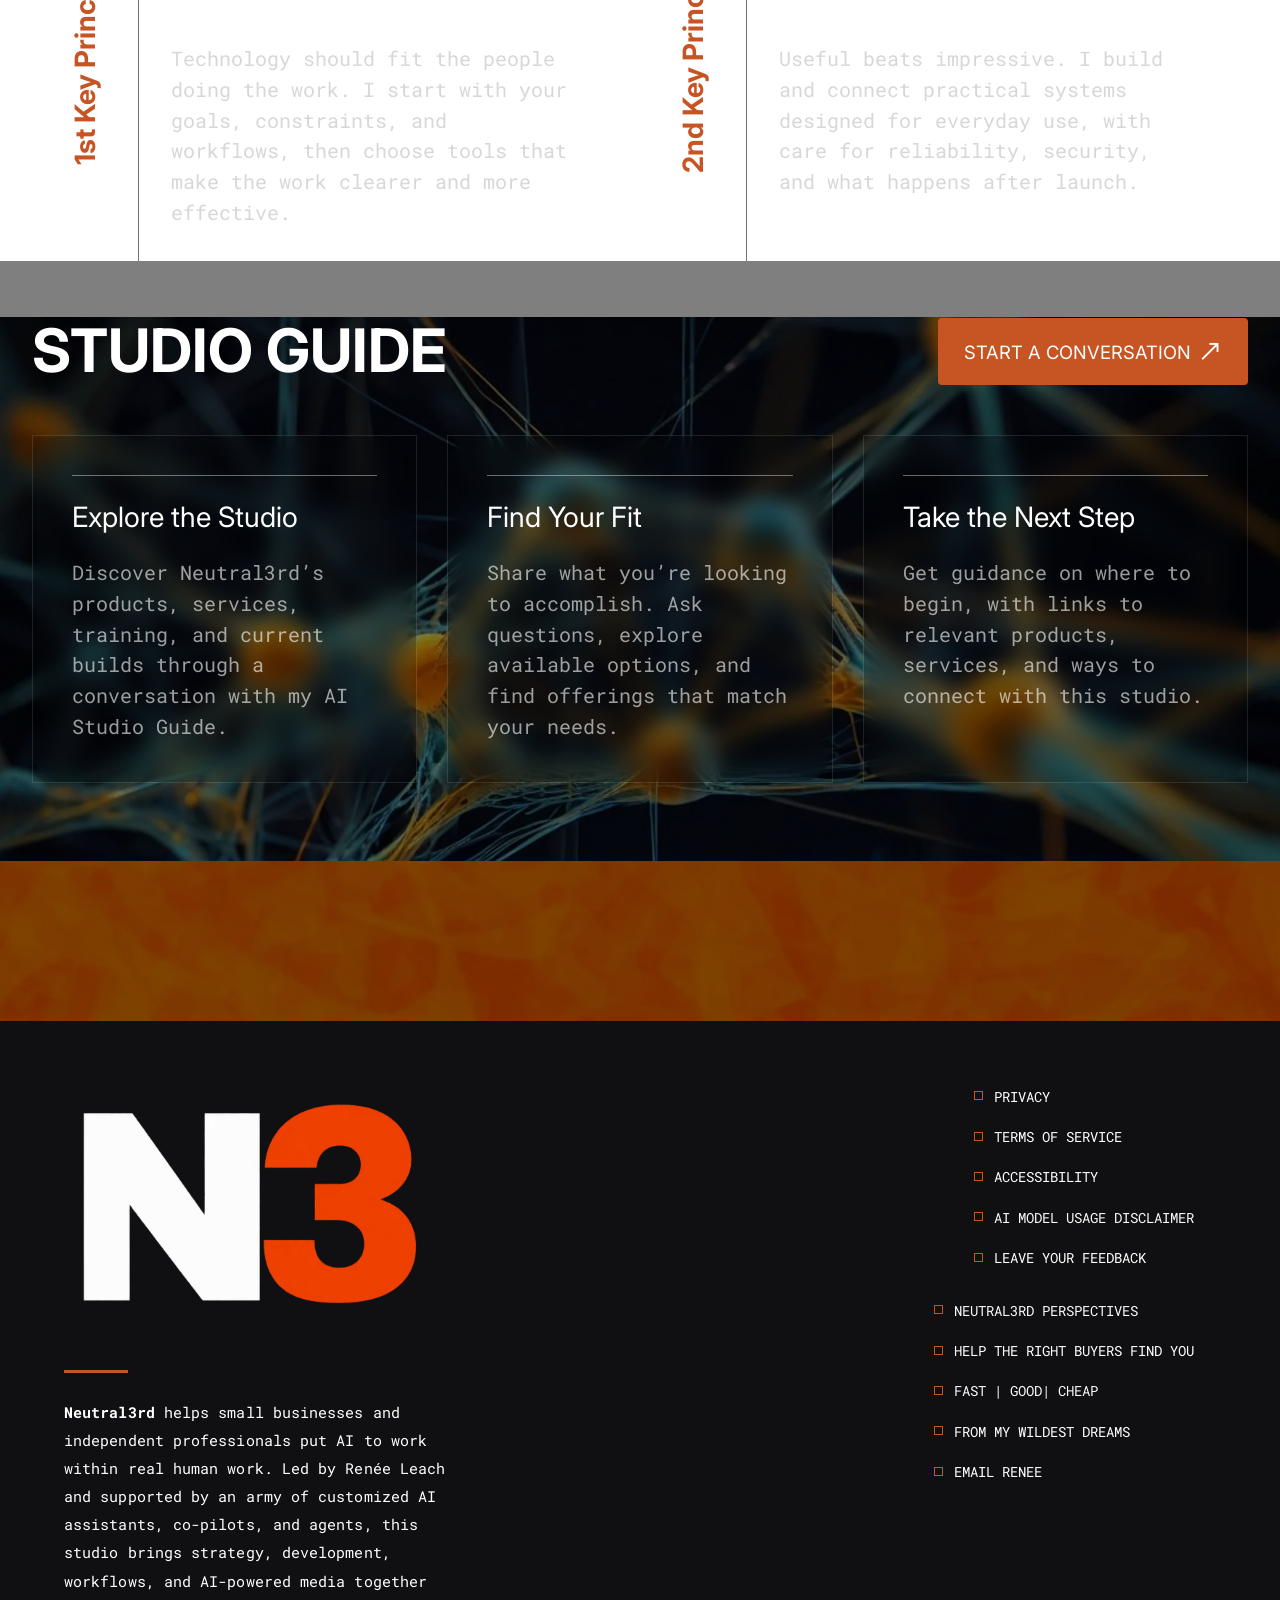
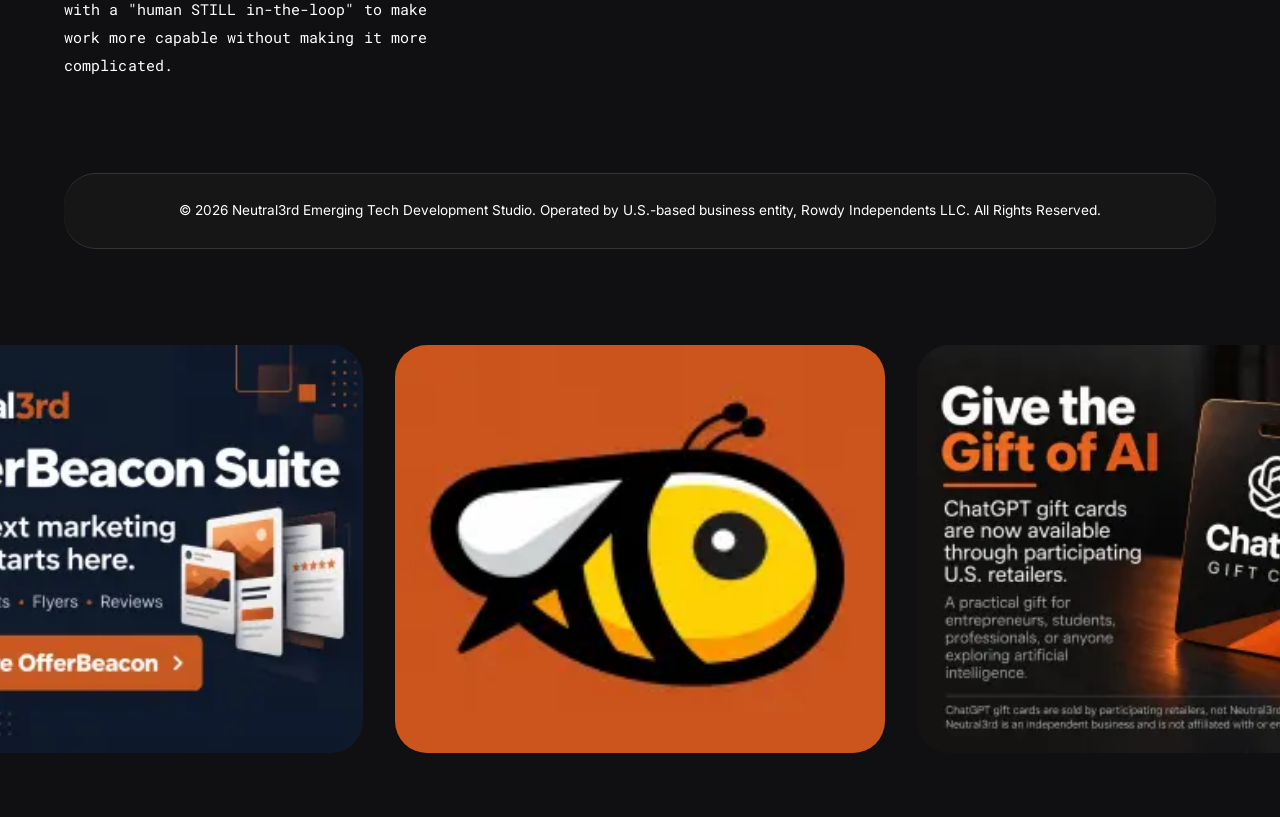
==== commit 140b2eaa: "create github pages" ====
--- a/index.html
+++ b/index.html
@@ -25,7 +25,7 @@
   <noscript><link rel="stylesheet" href="https://fonts.googleapis.com/css?family=Inter:100,200,300,400,500,600,700,800,900,100i,200i,300i,400i,500i,600i,700i,800i,900i&display=swap"></noscript>
   <link rel="preload" href="https://fonts.googleapis.com/css?family=Roboto+Mono:100,200,300,400,500,600,700,100i,200i,300i,400i,500i,600i,700i&display=swap" as="style" onload="this.onload=null;this.rel='stylesheet'">
   <noscript><link rel="stylesheet" href="https://fonts.googleapis.com/css?family=Roboto+Mono:100,200,300,400,500,600,700,100i,200i,300i,400i,500i,600i,700i&display=swap"></noscript>
-  <link rel="preload" as="style" href="assets/mobirise/css/mbr-additional.css?v=XwYzel"><link rel="stylesheet" href="assets/mobirise/css/mbr-additional.css?v=XwYzel" type="text/css">
+  <link rel="preload" as="style" href="assets/mobirise/css/mbr-additional.css?v=Zya8Av"><link rel="stylesheet" href="assets/mobirise/css/mbr-additional.css?v=Zya8Av" type="text/css">
 
   
   
@@ -160,48 +160,131 @@
 
 </section>
 
-<section data-bs-version="5.1" class="features05 fabm5 cid-tPfiw8mInr mbr-parallax-background" id="features05-6">
+<section data-bs-version="5.1" class="features08 fabm5 neutral3rd-benefits cid-vyqf49IxUR mbr-parallax-background" id="features08-o">
+
     
 
     
     
 
     <div class="container-fluid">
+
         <div class="row">
-            
-            <div class="col-12 col-lg-6 item features-without-image item-mb active">
-                <div class="item-wrapper">
-                    <div class="card-box">
-                        <div class="subtitle-wrap">
-                            <h3 class="mbr-section-subtitle mbr-fonts-style display-5"><strong>1st Key Principle</strong></h3>
-                        </div>
-                        <div class="content-wrapper">
-                            <h2 class="mbr-section-title mbr-fonts-style display-2">
-                                <strong>People Before Platforms</strong></h2>
-                            <p class="mbr-text mbr-fonts-style display-7">Technology should fit the people doing the work. I start with your goals, constraints, and workflows, then choose tools that make the work clearer and more effective.</p>
-                            
-                        </div>
-                    </div>
-                </div>
-            </div><div class="col-12 col-lg-6 item features-without-image item-mb">
-                <div class="item-wrapper">
-                    <div class="card-box">
-                        <div class="subtitle-wrap">
-                            <h3 class="mbr-section-subtitle mbr-fonts-style display-5">
-                                <strong>2nd Key Principle</strong>
-                            </h3>
-                        </div>
-                        <div class="content-wrapper">
-                            <h2 class="mbr-section-title mbr-fonts-style display-2">
-                                <strong>Built For Real Work</strong></h2>
-                            <p class="mbr-text mbr-fonts-style display-7">
-                                Useful beats impressive. I build and connect practical systems designed for everyday use, with care for reliability, security, and what happens after launch.</p>
-                            
-                        </div>
-                    </div>
-                </div>
-            </div>
-        </div>
+            <div class="col-12">
+
+                <div class="benefits-heading">
+
+                    <h2 class="mbr-section-title mbr-fonts-style display-2"><strong>Practical Technology. More Room To Do Good Work.</strong></h2>
+
+                    <div class="benefits-subtitle-row">
+                        <p class="mbr-text mbr-fonts-style display-5"><strong>Start with a real friction point. Build only what helps.</strong></p>
+
+                        <span class="benefits-heading-line"></span>
+                        
+                    </div>
+<p class="mbr-text mbr-fonts-style display-5"></p>
+
+                </div>
+
+            </div>
+        </div>
+
+        <div class="row">
+            <div class="col-12">
+
+                <div class="benefits-grid">
+
+                    <!-- COLUMN 1 -->
+                    <div class="benefits-column">
+
+                        <div class="benefit-item">
+                            <div class="benefit-icon">
+                                <span class="mbr-iconfont mobi-mbri-speed mobi-mbri"></span>
+                            </div>
+                            <div class="benefit-content">
+                                <h3 class="benefit-title mbr-fonts-style display-5"><strong>Simplify the Work</strong></h3>
+                                <p class="benefit-description mbr-fonts-style display-7">
+                                    Reduce repetitive steps and unnecessary handoffs.
+                                </p>
+                            </div>
+                        </div>
+
+                        <div class="benefit-item">
+                            <div class="benefit-icon">
+                                <span class="mbr-iconfont mobi-mbri-growing-chart mobi-mbri"></span>
+                            </div>
+                            <div class="benefit-content">
+                                <h3 class="benefit-title mbr-fonts-style display-5"><strong>See What Matters</strong></h3>
+                                <p class="benefit-description mbr-fonts-style display-7">
+                                    Connect information so decisions are easier to make.
+                                </p>
+                            </div>
+                        </div>
+
+                    </div>
+
+                    <!-- COLUMN 2 -->
+                    <div class="benefits-column">
+
+                        <div class="benefit-item">
+                            <div class="benefit-icon">
+                                <span class="mbr-iconfont mobi-mbri-users mobi-mbri"></span>
+                            </div>
+                            <div class="benefit-content">
+                                <h3 class="benefit-title mbr-fonts-style display-5"><strong>Improve Experiences</strong></h3>
+                                <p class="benefit-description mbr-fonts-style display-7">
+                                    Make useful services clearer for the people who rely on them.
+                                </p>
+                            </div>
+                        </div>
+
+                        <div class="benefit-item">
+                            <div class="benefit-icon">
+                                <span class="mbr-iconfont mobi-mbri-target mobi-mbri"></span>
+                            </div>
+                            <div class="benefit-content">
+                                <h3 class="benefit-title mbr-fonts-style display-5"><strong>Build What Fits</strong></h3>
+                                <p class="benefit-description mbr-fonts-style display-7">
+                                    Shape tools around your actual workflow, not a generic template.
+                                </p>
+                            </div>
+                        </div>
+
+                    </div>
+
+                    <!-- COLUMN 3 -->
+                    <div class="benefits-column">
+
+                        <div class="benefit-item">
+                            <div class="benefit-icon">
+                                <span class="mbr-iconfont mobi-mbri-setting mobi-mbri"></span>
+                            </div>
+                            <div class="benefit-content">
+                                <h3 class="benefit-title mbr-fonts-style display-5"><strong>Bring Systems Together</strong></h3>
+                                <p class="benefit-description mbr-fonts-style display-7">
+                                    Help the tools and information you already use work better together.
+                                </p>
+                            </div>
+                        </div>
+
+                        <div class="benefit-item">
+                            <div class="benefit-icon">
+                                <span class="mbr-iconfont mobi-mbri-lock mobi-mbri"></span>
+                            </div>
+                            <div class="benefit-content">
+                                <h3 class="benefit-title mbr-fonts-style display-5"><strong>Keep Moving</strong></h3>
+                                <p class="benefit-description mbr-fonts-style display-7">
+                                    Create a foundation that can adapt as your needs change.</p>
+                            </div>
+                        </div>
+
+                    </div>
+
+                </div>
+
+            </div>
+        </div>
+
     </div>
 </section>
 
@@ -294,131 +377,48 @@
     </div>
 </section>
 
-<section data-bs-version="5.1" class="features08 fabm5 neutral3rd-benefits cid-vyqf49IxUR mbr-parallax-background" id="features08-o">
-
+<section data-bs-version="5.1" class="features05 fabm5 cid-tPfiw8mInr mbr-parallax-background" id="features05-6">
     
 
     
     
 
     <div class="container-fluid">
-
         <div class="row">
-            <div class="col-12">
-
-                <div class="benefits-heading">
-
-                    <h2 class="mbr-section-title mbr-fonts-style display-2"><strong>Practical Technology. More Room To Do Good Work.</strong></h2>
-
-                    <div class="benefits-subtitle-row">
-                        <p class="mbr-text mbr-fonts-style display-5"><strong>Start with a real friction point. Build only what helps.</strong></p>
-
-                        <span class="benefits-heading-line"></span>
-                        
-                    </div>
-<p class="mbr-text mbr-fonts-style display-5"></p>
-
-                </div>
-
-            </div>
-        </div>
-
-        <div class="row">
-            <div class="col-12">
-
-                <div class="benefits-grid">
-
-                    <!-- COLUMN 1 -->
-                    <div class="benefits-column">
-
-                        <div class="benefit-item">
-                            <div class="benefit-icon">
-                                <span class="mbr-iconfont mobi-mbri-speed mobi-mbri"></span>
-                            </div>
-                            <div class="benefit-content">
-                                <h3 class="benefit-title mbr-fonts-style display-5"><strong>Simplify the Work</strong></h3>
-                                <p class="benefit-description mbr-fonts-style display-7">
-                                    Reduce repetitive steps and unnecessary handoffs.
-                                </p>
-                            </div>
-                        </div>
-
-                        <div class="benefit-item">
-                            <div class="benefit-icon">
-                                <span class="mbr-iconfont mobi-mbri-growing-chart mobi-mbri"></span>
-                            </div>
-                            <div class="benefit-content">
-                                <h3 class="benefit-title mbr-fonts-style display-5"><strong>See What Matters</strong></h3>
-                                <p class="benefit-description mbr-fonts-style display-7">
-                                    Connect information so decisions are easier to make.
-                                </p>
-                            </div>
-                        </div>
-
-                    </div>
-
-                    <!-- COLUMN 2 -->
-                    <div class="benefits-column">
-
-                        <div class="benefit-item">
-                            <div class="benefit-icon">
-                                <span class="mbr-iconfont mobi-mbri-users mobi-mbri"></span>
-                            </div>
-                            <div class="benefit-content">
-                                <h3 class="benefit-title mbr-fonts-style display-5"><strong>Improve Experiences</strong></h3>
-                                <p class="benefit-description mbr-fonts-style display-7">
-                                    Make useful services clearer for the people who rely on them.
-                                </p>
-                            </div>
-                        </div>
-
-                        <div class="benefit-item">
-                            <div class="benefit-icon">
-                                <span class="mbr-iconfont mobi-mbri-target mobi-mbri"></span>
-                            </div>
-                            <div class="benefit-content">
-                                <h3 class="benefit-title mbr-fonts-style display-5"><strong>Build What Fits</strong></h3>
-                                <p class="benefit-description mbr-fonts-style display-7">
-                                    Shape tools around your actual workflow, not a generic template.
-                                </p>
-                            </div>
-                        </div>
-
-                    </div>
-
-                    <!-- COLUMN 3 -->
-                    <div class="benefits-column">
-
-                        <div class="benefit-item">
-                            <div class="benefit-icon">
-                                <span class="mbr-iconfont mobi-mbri-setting mobi-mbri"></span>
-                            </div>
-                            <div class="benefit-content">
-                                <h3 class="benefit-title mbr-fonts-style display-5"><strong>Bring Systems Together</strong></h3>
-                                <p class="benefit-description mbr-fonts-style display-7">
-                                    Help the tools and information you already use work better together.
-                                </p>
-                            </div>
-                        </div>
-
-                        <div class="benefit-item">
-                            <div class="benefit-icon">
-                                <span class="mbr-iconfont mobi-mbri-lock mobi-mbri"></span>
-                            </div>
-                            <div class="benefit-content">
-                                <h3 class="benefit-title mbr-fonts-style display-5"><strong>Keep Moving</strong></h3>
-                                <p class="benefit-description mbr-fonts-style display-7">
-                                    Create a foundation that can adapt as your needs change.</p>
-                            </div>
-                        </div>
-
-                    </div>
-
-                </div>
-
-            </div>
-        </div>
-
+            
+            <div class="col-12 col-lg-6 item features-without-image item-mb active">
+                <div class="item-wrapper">
+                    <div class="card-box">
+                        <div class="subtitle-wrap">
+                            <h3 class="mbr-section-subtitle mbr-fonts-style display-5"><strong>1st Key Principle</strong></h3>
+                        </div>
+                        <div class="content-wrapper">
+                            <h2 class="mbr-section-title mbr-fonts-style display-2">
+                                <strong>People Before Platforms</strong></h2>
+                            <p class="mbr-text mbr-fonts-style display-7">Technology should fit the people doing the work. I start with your goals, constraints, and workflows, then choose tools that make the work clearer and more effective.</p>
+                            
+                        </div>
+                    </div>
+                </div>
+            </div><div class="col-12 col-lg-6 item features-without-image item-mb">
+                <div class="item-wrapper">
+                    <div class="card-box">
+                        <div class="subtitle-wrap">
+                            <h3 class="mbr-section-subtitle mbr-fonts-style display-5">
+                                <strong>2nd Key Principle</strong>
+                            </h3>
+                        </div>
+                        <div class="content-wrapper">
+                            <h2 class="mbr-section-title mbr-fonts-style display-2">
+                                <strong>Built For Real Work</strong></h2>
+                            <p class="mbr-text mbr-fonts-style display-7">
+                                Useful beats impressive. I build and connect practical systems designed for everyday use, with care for reliability, security, and what happens after launch.</p>
+                            
+                        </div>
+                    </div>
+                </div>
+            </div>
+        </div>
     </div>
 </section>
 
--- a/assets/mobirise/css/mbr-additional.css
+++ b/assets/mobirise/css/mbr-additional.css
@@ -1486,6 +1486,420 @@
 .cid-tPfidOb3iJ P {
   color: #ffffff;
 }
+.cid-vyqf49IxUR {
+  padding-top: 3rem;
+  padding-bottom: 3rem;
+  background-image: url("../../../assets/images/background1.webp");
+}
+.cid-vyqf49IxUR .mbr-fallback-image.disabled {
+  display: none;
+}
+.cid-vyqf49IxUR .mbr-fallback-image {
+  display: block;
+  background-size: cover;
+  background-position: center center;
+  width: 100%;
+  height: 100%;
+  position: absolute;
+  top: 0;
+}
+.cid-vyqf49IxUR .container-fluid {
+  padding: 0 32px;
+}
+@media (max-width: 992px) {
+  .cid-vyqf49IxUR .container-fluid {
+    padding: 0 24px;
+  }
+}
+@media (max-width: 992px) {
+  .cid-vyqf49IxUR .container {
+    padding: 0 24px;
+  }
+}
+.cid-vyqf49IxUR .benefits-heading {
+  padding: 0 8px;
+  margin-bottom: 32px;
+}
+.cid-vyqf49IxUR .benefits-heading .mbr-section-title {
+  color: #ffffff;
+  margin-bottom: 8px;
+  line-height: 1.2;
+}
+.cid-vyqf49IxUR .benefits-heading .mbr-text {
+  color: #d7d7d7;
+  margin-bottom: 0;
+}
+.cid-vyqf49IxUR .benefits-subtitle-row {
+  display: flex;
+  align-items: center;
+  gap: 16px;
+}
+.cid-vyqf49IxUR .benefits-heading-line {
+  display: block;
+  flex: 1;
+  height: 1px;
+  background-color: #c75423;
+  opacity: 0.75;
+}
+.cid-vyqf49IxUR .benefits-grid {
+  display: grid;
+  grid-template-columns: repeat(3, minmax(0, 1fr));
+  gap: 0;
+}
+.cid-vyqf49IxUR .benefits-column {
+  padding: 0 32px;
+  border-right: 1px solid rgba(224, 181, 72, 0.55);
+}
+.cid-vyqf49IxUR .benefits-column:first-child {
+  padding-left: 8px;
+}
+.cid-vyqf49IxUR .benefits-column:last-child {
+  border-right: none;
+  padding-right: 8px;
+}
+.cid-vyqf49IxUR .benefit-item {
+  display: grid;
+  grid-template-columns: 54px minmax(0, 1fr);
+  align-items: start;
+  gap: 16px;
+  margin-bottom: 34px;
+}
+.cid-vyqf49IxUR .benefit-item:last-child {
+  margin-bottom: 0;
+}
+.cid-vyqf49IxUR .benefit-icon {
+  color: #c75423;
+  text-align: center;
+}
+.cid-vyqf49IxUR .benefit-icon .mbr-iconfont {
+  display: inline-block;
+  font-size: 44px;
+  line-height: 1;
+  color: #c75423;
+}
+.cid-vyqf49IxUR .benefit-content {
+  min-width: 0;
+}
+.cid-vyqf49IxUR .benefit-title {
+  color: #fff;
+  margin-bottom: 6px;
+  line-height: 1.25;
+}
+.cid-vyqf49IxUR .benefit-description {
+  color: #D2D0C9;
+  margin-bottom: 0;
+  line-height: 1.5;
+}
+@media (max-width: 991px) {
+  .cid-vyqf49IxUR .benefits-grid {
+    grid-template-columns: repeat(2, minmax(0, 1fr));
+    row-gap: 32px;
+  }
+  .cid-vyqf49IxUR .benefits-column {
+    padding: 0 24px;
+  }
+  .cid-vyqf49IxUR .benefits-column:first-child {
+    padding-left: 0;
+  }
+  .cid-vyqf49IxUR .benefits-column:nth-child(2) {
+    border-right: none;
+  }
+  .cid-vyqf49IxUR .benefits-column:last-child {
+    padding-left: 0;
+    border-right: none;
+  }
+  .cid-vyqf49IxUR .benefit-item {
+    margin-bottom: 28px;
+  }
+  .cid-vyqf49IxUR .benefits-heading {
+    padding: 0;
+  }
+}
+@media (max-width: 575px) {
+  .cid-vyqf49IxUR .benefits-heading {
+    margin-bottom: 28px;
+  }
+  .cid-vyqf49IxUR .benefits-subtitle-row {
+    display: block;
+  }
+  .cid-vyqf49IxUR .benefits-heading-line {
+    width: 100%;
+    margin-top: 14px;
+  }
+  .cid-vyqf49IxUR .benefits-grid {
+    grid-template-columns: 1fr;
+    gap: 28px;
+  }
+  .cid-vyqf49IxUR .benefits-column,
+  .cid-vyqf49IxUR .benefits-column:first-child,
+  .cid-vyqf49IxUR .benefits-column:last-child {
+    padding: 0;
+    border-right: none;
+    border-bottom: 1px solid rgba(224, 181, 72, 0.35);
+    padding-bottom: 24px;
+  }
+  .cid-vyqf49IxUR .benefits-column:last-child {
+    border-bottom: none;
+    padding-bottom: 0;
+  }
+  .cid-vyqf49IxUR .benefit-item {
+    grid-template-columns: 48px minmax(0, 1fr);
+    gap: 14px;
+    margin-bottom: 24px;
+  }
+  .cid-vyqf49IxUR .benefit-icon .mbr-iconfont {
+    font-size: 38px;
+  }
+  .cid-vyqf49IxUR .benefit-title {
+    margin-bottom: 4px;
+  }
+}
+.cid-vyqf49IxUR .mbr-section-title {
+  color: #ffffff;
+}
+.cid-vyqf49IxUR .mbr-text {
+  color: #ffffff;
+}
+.cid-vyqf49IxUR H3 {
+  color: #ffffff;
+}
+.cid-vyHqQvkyf4 {
+  padding-top: 2rem;
+  padding-bottom: 0rem;
+  background-image: url("../../../assets/images/background15.webp");
+}
+.cid-vyHqQvkyf4 .mbr-fallback-image.disabled {
+  display: none;
+}
+.cid-vyHqQvkyf4 .mbr-fallback-image {
+  display: block;
+  background-size: cover;
+  background-position: center center;
+  width: 100%;
+  height: 100%;
+  position: absolute;
+  top: 0;
+}
+.cid-vyHqQvkyf4 .item {
+  margin-bottom: 32px;
+}
+@media (max-width: 992px) {
+  .cid-vyHqQvkyf4 .item {
+    margin-bottom: 16px;
+  }
+}
+.cid-vyHqQvkyf4 .item:nth-child(2n) .item-wrapper {
+  flex-direction: row-reverse;
+}
+.cid-vyHqQvkyf4 .item:nth-child(2n) .item-wrapper .item-img {
+  padding-left: 0;
+  padding-right: 32px;
+}
+@media (max-width: 992px) {
+  .cid-vyHqQvkyf4 .item:nth-child(2n) .item-wrapper .item-img {
+    padding-right: 0;
+  }
+}
+.cid-vyHqQvkyf4 .item .item-wrapper {
+  display: flex;
+  transition: all 0.3s ease-in-out;
+}
+@media (max-width: 992px) {
+  .cid-vyHqQvkyf4 .item .item-wrapper {
+    display: block;
+  }
+}
+.cid-vyHqQvkyf4 .item .item-wrapper .item-content {
+  display: flex;
+  align-items: flex-end;
+  background-color: #272b2e;
+  padding: 64px 40px;
+  width: 35%;
+}
+@media (max-width: 1200px) {
+  .cid-vyHqQvkyf4 .item .item-wrapper .item-content {
+    padding: 64px 24px;
+  }
+}
+@media (max-width: 992px) {
+  .cid-vyHqQvkyf4 .item .item-wrapper .item-content {
+    width: 100%;
+    padding: 20px 16px;
+    margin-bottom: 16px;
+  }
+}
+.cid-vyHqQvkyf4 .item .item-wrapper .item-content .title-wrap {
+  width: 100%;
+}
+.cid-vyHqQvkyf4 .item .item-wrapper .item-content .title-wrap .item-title {
+  margin-bottom: 24px;
+}
+.cid-vyHqQvkyf4 .item .item-wrapper .item-content .title-wrap .item-desc {
+  margin-bottom: 0;
+}
+.cid-vyHqQvkyf4 .item .item-wrapper .item-img {
+  width: 65%;
+  padding-left: 32px;
+}
+@media (max-width: 992px) {
+  .cid-vyHqQvkyf4 .item .item-wrapper .item-img {
+    width: 100%;
+    padding-left: 0;
+  }
+}
+.cid-vyHqQvkyf4 .item .item-wrapper .item-img img {
+  height: 830px;
+  object-fit: cover;
+  width: 100%;
+}
+@media (max-width: 992px) {
+  .cid-vyHqQvkyf4 .item .item-wrapper .item-img img {
+    height: 400px;
+  }
+}
+.cid-vyHqQvkyf4 .item-title {
+  color: #ffffff;
+}
+.cid-vyHqQvkyf4 .item-desc {
+  color: #d7d7d7;
+}
+.cid-vyHAg8ALMt {
+  padding-top: 2rem;
+  padding-bottom: 3rem;
+  background-color: #121212;
+}
+.cid-vyHAg8ALMt .mbr-fallback-image.disabled {
+  display: none;
+}
+.cid-vyHAg8ALMt .mbr-fallback-image {
+  display: block;
+  background-size: cover;
+  background-position: center center;
+  width: 100%;
+  height: 100%;
+  position: absolute;
+  top: 0;
+}
+.cid-vyHAg8ALMt .content-wrap {
+  margin: 0 -20px;
+}
+.cid-vyHAg8ALMt .content-wrap .card {
+  padding: 0 20px;
+  justify-content: center;
+}
+@media (max-width: 992px) {
+  .cid-vyHAg8ALMt .title-wrapper {
+    margin-bottom: 40px;
+  }
+}
+.cid-vyHAg8ALMt .title-wrapper .mbr-label {
+  margin-bottom: 12px;
+}
+.cid-vyHAg8ALMt .title-wrapper .mbr-section-title {
+  margin-bottom: 12px;
+}
+.cid-vyHAg8ALMt .title-wrapper .mbr-text {
+  margin-bottom: 0;
+}
+.cid-vyHAg8ALMt .title-wrapper .mbr-section-btn {
+  margin-top: 16px;
+}
+.cid-vyHAg8ALMt .title-wrapper .mbr-section-btn .btn {
+  margin-bottom: 0;
+}
+.cid-vyHAg8ALMt .items-wrapper {
+  display: grid;
+  grid-template-columns: 1fr 1fr;
+  gap: 16px;
+}
+@media (max-width: 992px) {
+  .cid-vyHAg8ALMt .items-wrapper {
+    grid-template-columns: 1fr;
+  }
+}
+.cid-vyHAg8ALMt .items-wrapper .card-wrapper {
+  display: flex;
+  flex-direction: column;
+  justify-content: space-between;
+  padding: 24px;
+  background-color: #2b2b2b;
+}
+@media (max-width: 992px) {
+  .cid-vyHAg8ALMt .items-wrapper .card-wrapper {
+    padding: 16px;
+  }
+}
+.cid-vyHAg8ALMt .items-wrapper .card-wrapper .image-wrapper {
+  margin-bottom: 48px;
+}
+.cid-vyHAg8ALMt .items-wrapper .card-wrapper .image-wrapper img {
+  width: 64px;
+  height: 64px;
+  object-fit: cover;
+  border-radius: 100% !important;
+  display: inline-flex;
+}
+.cid-vyHAg8ALMt .items-wrapper .card-wrapper .card-box .item-name {
+  margin-bottom: 4px;
+}
+.cid-vyHAg8ALMt .items-wrapper .card-wrapper .card-box .item-desc {
+  margin-bottom: 0;
+}
+.cid-vyHAg8ALMt .items-wrapper .items-wrap .item {
+  margin-bottom: 16px;
+}
+.cid-vyHAg8ALMt .items-wrapper .items-wrap .item:last-child {
+  margin-bottom: 0;
+}
+.cid-vyHAg8ALMt .items-wrapper .items-wrap .item .item-wrapper {
+  background-color: #2b2b2b;
+  padding: 24px;
+}
+@media (max-width: 992px) {
+  .cid-vyHAg8ALMt .items-wrapper .items-wrap .item .item-wrapper {
+    padding: 16px;
+  }
+}
+.cid-vyHAg8ALMt .items-wrapper .items-wrap .item .item-wrapper .iconfont-wrapper .mbr-iconfont {
+  display: inline-flex;
+  margin-right: 8px;
+  font-size: 25px;
+  margin-bottom: 48px;
+}
+.cid-vyHAg8ALMt .items-wrapper .items-wrap .item .item-wrapper .item-title {
+  margin-bottom: 6px;
+}
+.cid-vyHAg8ALMt .items-wrapper .items-wrap .item .item-wrapper .item-text {
+  margin-bottom: 0;
+}
+.cid-vyHAg8ALMt .btn-wrapper {
+  margin-top: -2.5rem;
+}
+.cid-vyHAg8ALMt .mbr-label {
+  color: #c75423;
+}
+.cid-vyHAg8ALMt .mbr-section-title {
+  color: #ffffff;
+}
+.cid-vyHAg8ALMt .mbr-text {
+  color: #ffffff;
+}
+.cid-vyHAg8ALMt .item-name {
+  color: #ffffff;
+}
+.cid-vyHAg8ALMt .item-desc {
+  color: #a1a1a1;
+}
+.cid-vyHAg8ALMt .item-title {
+  color: #ffffff;
+}
+.cid-vyHAg8ALMt .item-text {
+  color: #a1a1a1;
+}
+.cid-vyHAg8ALMt .mbr-section-title,
+.cid-vyHAg8ALMt .mbr-section-btn {
+  color: #ffffff;
+}
 .cid-tPfiw8mInr {
   padding-top: 2rem;
   padding-bottom: 0rem;
@@ -1618,420 +2032,6 @@
 }
 .cid-tPfiw8mInr .mbr-section-title,
 .cid-tPfiw8mInr .mbr-section-btn {
-  color: #ffffff;
-}
-.cid-vyHqQvkyf4 {
-  padding-top: 2rem;
-  padding-bottom: 0rem;
-  background-image: url("../../../assets/images/background1.webp");
-}
-.cid-vyHqQvkyf4 .mbr-fallback-image.disabled {
-  display: none;
-}
-.cid-vyHqQvkyf4 .mbr-fallback-image {
-  display: block;
-  background-size: cover;
-  background-position: center center;
-  width: 100%;
-  height: 100%;
-  position: absolute;
-  top: 0;
-}
-.cid-vyHqQvkyf4 .item {
-  margin-bottom: 32px;
-}
-@media (max-width: 992px) {
-  .cid-vyHqQvkyf4 .item {
-    margin-bottom: 16px;
-  }
-}
-.cid-vyHqQvkyf4 .item:nth-child(2n) .item-wrapper {
-  flex-direction: row-reverse;
-}
-.cid-vyHqQvkyf4 .item:nth-child(2n) .item-wrapper .item-img {
-  padding-left: 0;
-  padding-right: 32px;
-}
-@media (max-width: 992px) {
-  .cid-vyHqQvkyf4 .item:nth-child(2n) .item-wrapper .item-img {
-    padding-right: 0;
-  }
-}
-.cid-vyHqQvkyf4 .item .item-wrapper {
-  display: flex;
-  transition: all 0.3s ease-in-out;
-}
-@media (max-width: 992px) {
-  .cid-vyHqQvkyf4 .item .item-wrapper {
-    display: block;
-  }
-}
-.cid-vyHqQvkyf4 .item .item-wrapper .item-content {
-  display: flex;
-  align-items: flex-end;
-  background-color: #272b2e;
-  padding: 64px 40px;
-  width: 35%;
-}
-@media (max-width: 1200px) {
-  .cid-vyHqQvkyf4 .item .item-wrapper .item-content {
-    padding: 64px 24px;
-  }
-}
-@media (max-width: 992px) {
-  .cid-vyHqQvkyf4 .item .item-wrapper .item-content {
-    width: 100%;
-    padding: 20px 16px;
-    margin-bottom: 16px;
-  }
-}
-.cid-vyHqQvkyf4 .item .item-wrapper .item-content .title-wrap {
-  width: 100%;
-}
-.cid-vyHqQvkyf4 .item .item-wrapper .item-content .title-wrap .item-title {
-  margin-bottom: 24px;
-}
-.cid-vyHqQvkyf4 .item .item-wrapper .item-content .title-wrap .item-desc {
-  margin-bottom: 0;
-}
-.cid-vyHqQvkyf4 .item .item-wrapper .item-img {
-  width: 65%;
-  padding-left: 32px;
-}
-@media (max-width: 992px) {
-  .cid-vyHqQvkyf4 .item .item-wrapper .item-img {
-    width: 100%;
-    padding-left: 0;
-  }
-}
-.cid-vyHqQvkyf4 .item .item-wrapper .item-img img {
-  height: 830px;
-  object-fit: cover;
-  width: 100%;
-}
-@media (max-width: 992px) {
-  .cid-vyHqQvkyf4 .item .item-wrapper .item-img img {
-    height: 400px;
-  }
-}
-.cid-vyHqQvkyf4 .item-title {
-  color: #ffffff;
-}
-.cid-vyHqQvkyf4 .item-desc {
-  color: #d7d7d7;
-}
-.cid-vyHAg8ALMt {
-  padding-top: 2rem;
-  padding-bottom: 3rem;
-  background-color: #121212;
-}
-.cid-vyHAg8ALMt .mbr-fallback-image.disabled {
-  display: none;
-}
-.cid-vyHAg8ALMt .mbr-fallback-image {
-  display: block;
-  background-size: cover;
-  background-position: center center;
-  width: 100%;
-  height: 100%;
-  position: absolute;
-  top: 0;
-}
-.cid-vyHAg8ALMt .content-wrap {
-  margin: 0 -20px;
-}
-.cid-vyHAg8ALMt .content-wrap .card {
-  padding: 0 20px;
-  justify-content: center;
-}
-@media (max-width: 992px) {
-  .cid-vyHAg8ALMt .title-wrapper {
-    margin-bottom: 40px;
-  }
-}
-.cid-vyHAg8ALMt .title-wrapper .mbr-label {
-  margin-bottom: 12px;
-}
-.cid-vyHAg8ALMt .title-wrapper .mbr-section-title {
-  margin-bottom: 12px;
-}
-.cid-vyHAg8ALMt .title-wrapper .mbr-text {
-  margin-bottom: 0;
-}
-.cid-vyHAg8ALMt .title-wrapper .mbr-section-btn {
-  margin-top: 16px;
-}
-.cid-vyHAg8ALMt .title-wrapper .mbr-section-btn .btn {
-  margin-bottom: 0;
-}
-.cid-vyHAg8ALMt .items-wrapper {
-  display: grid;
-  grid-template-columns: 1fr 1fr;
-  gap: 16px;
-}
-@media (max-width: 992px) {
-  .cid-vyHAg8ALMt .items-wrapper {
-    grid-template-columns: 1fr;
-  }
-}
-.cid-vyHAg8ALMt .items-wrapper .card-wrapper {
-  display: flex;
-  flex-direction: column;
-  justify-content: space-between;
-  padding: 24px;
-  background-color: #2b2b2b;
-}
-@media (max-width: 992px) {
-  .cid-vyHAg8ALMt .items-wrapper .card-wrapper {
-    padding: 16px;
-  }
-}
-.cid-vyHAg8ALMt .items-wrapper .card-wrapper .image-wrapper {
-  margin-bottom: 48px;
-}
-.cid-vyHAg8ALMt .items-wrapper .card-wrapper .image-wrapper img {
-  width: 64px;
-  height: 64px;
-  object-fit: cover;
-  border-radius: 100% !important;
-  display: inline-flex;
-}
-.cid-vyHAg8ALMt .items-wrapper .card-wrapper .card-box .item-name {
-  margin-bottom: 4px;
-}
-.cid-vyHAg8ALMt .items-wrapper .card-wrapper .card-box .item-desc {
-  margin-bottom: 0;
-}
-.cid-vyHAg8ALMt .items-wrapper .items-wrap .item {
-  margin-bottom: 16px;
-}
-.cid-vyHAg8ALMt .items-wrapper .items-wrap .item:last-child {
-  margin-bottom: 0;
-}
-.cid-vyHAg8ALMt .items-wrapper .items-wrap .item .item-wrapper {
-  background-color: #2b2b2b;
-  padding: 24px;
-}
-@media (max-width: 992px) {
-  .cid-vyHAg8ALMt .items-wrapper .items-wrap .item .item-wrapper {
-    padding: 16px;
-  }
-}
-.cid-vyHAg8ALMt .items-wrapper .items-wrap .item .item-wrapper .iconfont-wrapper .mbr-iconfont {
-  display: inline-flex;
-  margin-right: 8px;
-  font-size: 25px;
-  margin-bottom: 48px;
-}
-.cid-vyHAg8ALMt .items-wrapper .items-wrap .item .item-wrapper .item-title {
-  margin-bottom: 6px;
-}
-.cid-vyHAg8ALMt .items-wrapper .items-wrap .item .item-wrapper .item-text {
-  margin-bottom: 0;
-}
-.cid-vyHAg8ALMt .btn-wrapper {
-  margin-top: -2.5rem;
-}
-.cid-vyHAg8ALMt .mbr-label {
-  color: #c75423;
-}
-.cid-vyHAg8ALMt .mbr-section-title {
-  color: #ffffff;
-}
-.cid-vyHAg8ALMt .mbr-text {
-  color: #ffffff;
-}
-.cid-vyHAg8ALMt .item-name {
-  color: #ffffff;
-}
-.cid-vyHAg8ALMt .item-desc {
-  color: #a1a1a1;
-}
-.cid-vyHAg8ALMt .item-title {
-  color: #ffffff;
-}
-.cid-vyHAg8ALMt .item-text {
-  color: #a1a1a1;
-}
-.cid-vyHAg8ALMt .mbr-section-title,
-.cid-vyHAg8ALMt .mbr-section-btn {
-  color: #ffffff;
-}
-.cid-vyqf49IxUR {
-  padding-top: 3rem;
-  padding-bottom: 3rem;
-  background-image: url("../../../assets/images/background14.webp");
-}
-.cid-vyqf49IxUR .mbr-fallback-image.disabled {
-  display: none;
-}
-.cid-vyqf49IxUR .mbr-fallback-image {
-  display: block;
-  background-size: cover;
-  background-position: center center;
-  width: 100%;
-  height: 100%;
-  position: absolute;
-  top: 0;
-}
-.cid-vyqf49IxUR .container-fluid {
-  padding: 0 32px;
-}
-@media (max-width: 992px) {
-  .cid-vyqf49IxUR .container-fluid {
-    padding: 0 24px;
-  }
-}
-@media (max-width: 992px) {
-  .cid-vyqf49IxUR .container {
-    padding: 0 24px;
-  }
-}
-.cid-vyqf49IxUR .benefits-heading {
-  padding: 0 8px;
-  margin-bottom: 32px;
-}
-.cid-vyqf49IxUR .benefits-heading .mbr-section-title {
-  color: #ffffff;
-  margin-bottom: 8px;
-  line-height: 1.2;
-}
-.cid-vyqf49IxUR .benefits-heading .mbr-text {
-  color: #d7d7d7;
-  margin-bottom: 0;
-}
-.cid-vyqf49IxUR .benefits-subtitle-row {
-  display: flex;
-  align-items: center;
-  gap: 16px;
-}
-.cid-vyqf49IxUR .benefits-heading-line {
-  display: block;
-  flex: 1;
-  height: 1px;
-  background-color: #c75423;
-  opacity: 0.75;
-}
-.cid-vyqf49IxUR .benefits-grid {
-  display: grid;
-  grid-template-columns: repeat(3, minmax(0, 1fr));
-  gap: 0;
-}
-.cid-vyqf49IxUR .benefits-column {
-  padding: 0 32px;
-  border-right: 1px solid rgba(224, 181, 72, 0.55);
-}
-.cid-vyqf49IxUR .benefits-column:first-child {
-  padding-left: 8px;
-}
-.cid-vyqf49IxUR .benefits-column:last-child {
-  border-right: none;
-  padding-right: 8px;
-}
-.cid-vyqf49IxUR .benefit-item {
-  display: grid;
-  grid-template-columns: 54px minmax(0, 1fr);
-  align-items: start;
-  gap: 16px;
-  margin-bottom: 34px;
-}
-.cid-vyqf49IxUR .benefit-item:last-child {
-  margin-bottom: 0;
-}
-.cid-vyqf49IxUR .benefit-icon {
-  color: #c75423;
-  text-align: center;
-}
-.cid-vyqf49IxUR .benefit-icon .mbr-iconfont {
-  display: inline-block;
-  font-size: 44px;
-  line-height: 1;
-  color: #c75423;
-}
-.cid-vyqf49IxUR .benefit-content {
-  min-width: 0;
-}
-.cid-vyqf49IxUR .benefit-title {
-  color: #fff;
-  margin-bottom: 6px;
-  line-height: 1.25;
-}
-.cid-vyqf49IxUR .benefit-description {
-  color: #D2D0C9;
-  margin-bottom: 0;
-  line-height: 1.5;
-}
-@media (max-width: 991px) {
-  .cid-vyqf49IxUR .benefits-grid {
-    grid-template-columns: repeat(2, minmax(0, 1fr));
-    row-gap: 32px;
-  }
-  .cid-vyqf49IxUR .benefits-column {
-    padding: 0 24px;
-  }
-  .cid-vyqf49IxUR .benefits-column:first-child {
-    padding-left: 0;
-  }
-  .cid-vyqf49IxUR .benefits-column:nth-child(2) {
-    border-right: none;
-  }
-  .cid-vyqf49IxUR .benefits-column:last-child {
-    padding-left: 0;
-    border-right: none;
-  }
-  .cid-vyqf49IxUR .benefit-item {
-    margin-bottom: 28px;
-  }
-  .cid-vyqf49IxUR .benefits-heading {
-    padding: 0;
-  }
-}
-@media (max-width: 575px) {
-  .cid-vyqf49IxUR .benefits-heading {
-    margin-bottom: 28px;
-  }
-  .cid-vyqf49IxUR .benefits-subtitle-row {
-    display: block;
-  }
-  .cid-vyqf49IxUR .benefits-heading-line {
-    width: 100%;
-    margin-top: 14px;
-  }
-  .cid-vyqf49IxUR .benefits-grid {
-    grid-template-columns: 1fr;
-    gap: 28px;
-  }
-  .cid-vyqf49IxUR .benefits-column,
-  .cid-vyqf49IxUR .benefits-column:first-child,
-  .cid-vyqf49IxUR .benefits-column:last-child {
-    padding: 0;
-    border-right: none;
-    border-bottom: 1px solid rgba(224, 181, 72, 0.35);
-    padding-bottom: 24px;
-  }
-  .cid-vyqf49IxUR .benefits-column:last-child {
-    border-bottom: none;
-    padding-bottom: 0;
-  }
-  .cid-vyqf49IxUR .benefit-item {
-    grid-template-columns: 48px minmax(0, 1fr);
-    gap: 14px;
-    margin-bottom: 24px;
-  }
-  .cid-vyqf49IxUR .benefit-icon .mbr-iconfont {
-    font-size: 38px;
-  }
-  .cid-vyqf49IxUR .benefit-title {
-    margin-bottom: 4px;
-  }
-}
-.cid-vyqf49IxUR .mbr-section-title {
-  color: #ffffff;
-}
-.cid-vyqf49IxUR .mbr-text {
-  color: #ffffff;
-}
-.cid-vyqf49IxUR H3 {
   color: #ffffff;
 }
 .cid-vzkBFrRlJz {
--- a/assets/mobirise/css/mbr-additional.css
+++ b/assets/mobirise/css/mbr-additional.css
@@ -1486,6 +1486,420 @@
 .cid-tPfidOb3iJ P {
   color: #ffffff;
 }
+.cid-vyqf49IxUR {
+  padding-top: 3rem;
+  padding-bottom: 3rem;
+  background-image: url("../../../assets/images/background1.webp");
+}
+.cid-vyqf49IxUR .mbr-fallback-image.disabled {
+  display: none;
+}
+.cid-vyqf49IxUR .mbr-fallback-image {
+  display: block;
+  background-size: cover;
+  background-position: center center;
+  width: 100%;
+  height: 100%;
+  position: absolute;
+  top: 0;
+}
+.cid-vyqf49IxUR .container-fluid {
+  padding: 0 32px;
+}
+@media (max-width: 992px) {
+  .cid-vyqf49IxUR .container-fluid {
+    padding: 0 24px;
+  }
+}
+@media (max-width: 992px) {
+  .cid-vyqf49IxUR .container {
+    padding: 0 24px;
+  }
+}
+.cid-vyqf49IxUR .benefits-heading {
+  padding: 0 8px;
+  margin-bottom: 32px;
+}
+.cid-vyqf49IxUR .benefits-heading .mbr-section-title {
+  color: #ffffff;
+  margin-bottom: 8px;
+  line-height: 1.2;
+}
+.cid-vyqf49IxUR .benefits-heading .mbr-text {
+  color: #d7d7d7;
+  margin-bottom: 0;
+}
+.cid-vyqf49IxUR .benefits-subtitle-row {
+  display: flex;
+  align-items: center;
+  gap: 16px;
+}
+.cid-vyqf49IxUR .benefits-heading-line {
+  display: block;
+  flex: 1;
+  height: 1px;
+  background-color: #c75423;
+  opacity: 0.75;
+}
+.cid-vyqf49IxUR .benefits-grid {
+  display: grid;
+  grid-template-columns: repeat(3, minmax(0, 1fr));
+  gap: 0;
+}
+.cid-vyqf49IxUR .benefits-column {
+  padding: 0 32px;
+  border-right: 1px solid rgba(224, 181, 72, 0.55);
+}
+.cid-vyqf49IxUR .benefits-column:first-child {
+  padding-left: 8px;
+}
+.cid-vyqf49IxUR .benefits-column:last-child {
+  border-right: none;
+  padding-right: 8px;
+}
+.cid-vyqf49IxUR .benefit-item {
+  display: grid;
+  grid-template-columns: 54px minmax(0, 1fr);
+  align-items: start;
+  gap: 16px;
+  margin-bottom: 34px;
+}
+.cid-vyqf49IxUR .benefit-item:last-child {
+  margin-bottom: 0;
+}
+.cid-vyqf49IxUR .benefit-icon {
+  color: #c75423;
+  text-align: center;
+}
+.cid-vyqf49IxUR .benefit-icon .mbr-iconfont {
+  display: inline-block;
+  font-size: 44px;
+  line-height: 1;
+  color: #c75423;
+}
+.cid-vyqf49IxUR .benefit-content {
+  min-width: 0;
+}
+.cid-vyqf49IxUR .benefit-title {
+  color: #fff;
+  margin-bottom: 6px;
+  line-height: 1.25;
+}
+.cid-vyqf49IxUR .benefit-description {
+  color: #D2D0C9;
+  margin-bottom: 0;
+  line-height: 1.5;
+}
+@media (max-width: 991px) {
+  .cid-vyqf49IxUR .benefits-grid {
+    grid-template-columns: repeat(2, minmax(0, 1fr));
+    row-gap: 32px;
+  }
+  .cid-vyqf49IxUR .benefits-column {
+    padding: 0 24px;
+  }
+  .cid-vyqf49IxUR .benefits-column:first-child {
+    padding-left: 0;
+  }
+  .cid-vyqf49IxUR .benefits-column:nth-child(2) {
+    border-right: none;
+  }
+  .cid-vyqf49IxUR .benefits-column:last-child {
+    padding-left: 0;
+    border-right: none;
+  }
+  .cid-vyqf49IxUR .benefit-item {
+    margin-bottom: 28px;
+  }
+  .cid-vyqf49IxUR .benefits-heading {
+    padding: 0;
+  }
+}
+@media (max-width: 575px) {
+  .cid-vyqf49IxUR .benefits-heading {
+    margin-bottom: 28px;
+  }
+  .cid-vyqf49IxUR .benefits-subtitle-row {
+    display: block;
+  }
+  .cid-vyqf49IxUR .benefits-heading-line {
+    width: 100%;
+    margin-top: 14px;
+  }
+  .cid-vyqf49IxUR .benefits-grid {
+    grid-template-columns: 1fr;
+    gap: 28px;
+  }
+  .cid-vyqf49IxUR .benefits-column,
+  .cid-vyqf49IxUR .benefits-column:first-child,
+  .cid-vyqf49IxUR .benefits-column:last-child {
+    padding: 0;
+    border-right: none;
+    border-bottom: 1px solid rgba(224, 181, 72, 0.35);
+    padding-bottom: 24px;
+  }
+  .cid-vyqf49IxUR .benefits-column:last-child {
+    border-bottom: none;
+    padding-bottom: 0;
+  }
+  .cid-vyqf49IxUR .benefit-item {
+    grid-template-columns: 48px minmax(0, 1fr);
+    gap: 14px;
+    margin-bottom: 24px;
+  }
+  .cid-vyqf49IxUR .benefit-icon .mbr-iconfont {
+    font-size: 38px;
+  }
+  .cid-vyqf49IxUR .benefit-title {
+    margin-bottom: 4px;
+  }
+}
+.cid-vyqf49IxUR .mbr-section-title {
+  color: #ffffff;
+}
+.cid-vyqf49IxUR .mbr-text {
+  color: #ffffff;
+}
+.cid-vyqf49IxUR H3 {
+  color: #ffffff;
+}
+.cid-vyHqQvkyf4 {
+  padding-top: 2rem;
+  padding-bottom: 0rem;
+  background-image: url("../../../assets/images/background15.webp");
+}
+.cid-vyHqQvkyf4 .mbr-fallback-image.disabled {
+  display: none;
+}
+.cid-vyHqQvkyf4 .mbr-fallback-image {
+  display: block;
+  background-size: cover;
+  background-position: center center;
+  width: 100%;
+  height: 100%;
+  position: absolute;
+  top: 0;
+}
+.cid-vyHqQvkyf4 .item {
+  margin-bottom: 32px;
+}
+@media (max-width: 992px) {
+  .cid-vyHqQvkyf4 .item {
+    margin-bottom: 16px;
+  }
+}
+.cid-vyHqQvkyf4 .item:nth-child(2n) .item-wrapper {
+  flex-direction: row-reverse;
+}
+.cid-vyHqQvkyf4 .item:nth-child(2n) .item-wrapper .item-img {
+  padding-left: 0;
+  padding-right: 32px;
+}
+@media (max-width: 992px) {
+  .cid-vyHqQvkyf4 .item:nth-child(2n) .item-wrapper .item-img {
+    padding-right: 0;
+  }
+}
+.cid-vyHqQvkyf4 .item .item-wrapper {
+  display: flex;
+  transition: all 0.3s ease-in-out;
+}
+@media (max-width: 992px) {
+  .cid-vyHqQvkyf4 .item .item-wrapper {
+    display: block;
+  }
+}
+.cid-vyHqQvkyf4 .item .item-wrapper .item-content {
+  display: flex;
+  align-items: flex-end;
+  background-color: #272b2e;
+  padding: 64px 40px;
+  width: 35%;
+}
+@media (max-width: 1200px) {
+  .cid-vyHqQvkyf4 .item .item-wrapper .item-content {
+    padding: 64px 24px;
+  }
+}
+@media (max-width: 992px) {
+  .cid-vyHqQvkyf4 .item .item-wrapper .item-content {
+    width: 100%;
+    padding: 20px 16px;
+    margin-bottom: 16px;
+  }
+}
+.cid-vyHqQvkyf4 .item .item-wrapper .item-content .title-wrap {
+  width: 100%;
+}
+.cid-vyHqQvkyf4 .item .item-wrapper .item-content .title-wrap .item-title {
+  margin-bottom: 24px;
+}
+.cid-vyHqQvkyf4 .item .item-wrapper .item-content .title-wrap .item-desc {
+  margin-bottom: 0;
+}
+.cid-vyHqQvkyf4 .item .item-wrapper .item-img {
+  width: 65%;
+  padding-left: 32px;
+}
+@media (max-width: 992px) {
+  .cid-vyHqQvkyf4 .item .item-wrapper .item-img {
+    width: 100%;
+    padding-left: 0;
+  }
+}
+.cid-vyHqQvkyf4 .item .item-wrapper .item-img img {
+  height: 830px;
+  object-fit: cover;
+  width: 100%;
+}
+@media (max-width: 992px) {
+  .cid-vyHqQvkyf4 .item .item-wrapper .item-img img {
+    height: 400px;
+  }
+}
+.cid-vyHqQvkyf4 .item-title {
+  color: #ffffff;
+}
+.cid-vyHqQvkyf4 .item-desc {
+  color: #d7d7d7;
+}
+.cid-vyHAg8ALMt {
+  padding-top: 2rem;
+  padding-bottom: 3rem;
+  background-color: #121212;
+}
+.cid-vyHAg8ALMt .mbr-fallback-image.disabled {
+  display: none;
+}
+.cid-vyHAg8ALMt .mbr-fallback-image {
+  display: block;
+  background-size: cover;
+  background-position: center center;
+  width: 100%;
+  height: 100%;
+  position: absolute;
+  top: 0;
+}
+.cid-vyHAg8ALMt .content-wrap {
+  margin: 0 -20px;
+}
+.cid-vyHAg8ALMt .content-wrap .card {
+  padding: 0 20px;
+  justify-content: center;
+}
+@media (max-width: 992px) {
+  .cid-vyHAg8ALMt .title-wrapper {
+    margin-bottom: 40px;
+  }
+}
+.cid-vyHAg8ALMt .title-wrapper .mbr-label {
+  margin-bottom: 12px;
+}
+.cid-vyHAg8ALMt .title-wrapper .mbr-section-title {
+  margin-bottom: 12px;
+}
+.cid-vyHAg8ALMt .title-wrapper .mbr-text {
+  margin-bottom: 0;
+}
+.cid-vyHAg8ALMt .title-wrapper .mbr-section-btn {
+  margin-top: 16px;
+}
+.cid-vyHAg8ALMt .title-wrapper .mbr-section-btn .btn {
+  margin-bottom: 0;
+}
+.cid-vyHAg8ALMt .items-wrapper {
+  display: grid;
+  grid-template-columns: 1fr 1fr;
+  gap: 16px;
+}
+@media (max-width: 992px) {
+  .cid-vyHAg8ALMt .items-wrapper {
+    grid-template-columns: 1fr;
+  }
+}
+.cid-vyHAg8ALMt .items-wrapper .card-wrapper {
+  display: flex;
+  flex-direction: column;
+  justify-content: space-between;
+  padding: 24px;
+  background-color: #2b2b2b;
+}
+@media (max-width: 992px) {
+  .cid-vyHAg8ALMt .items-wrapper .card-wrapper {
+    padding: 16px;
+  }
+}
+.cid-vyHAg8ALMt .items-wrapper .card-wrapper .image-wrapper {
+  margin-bottom: 48px;
+}
+.cid-vyHAg8ALMt .items-wrapper .card-wrapper .image-wrapper img {
+  width: 64px;
+  height: 64px;
+  object-fit: cover;
+  border-radius: 100% !important;
+  display: inline-flex;
+}
+.cid-vyHAg8ALMt .items-wrapper .card-wrapper .card-box .item-name {
+  margin-bottom: 4px;
+}
+.cid-vyHAg8ALMt .items-wrapper .card-wrapper .card-box .item-desc {
+  margin-bottom: 0;
+}
+.cid-vyHAg8ALMt .items-wrapper .items-wrap .item {
+  margin-bottom: 16px;
+}
+.cid-vyHAg8ALMt .items-wrapper .items-wrap .item:last-child {
+  margin-bottom: 0;
+}
+.cid-vyHAg8ALMt .items-wrapper .items-wrap .item .item-wrapper {
+  background-color: #2b2b2b;
+  padding: 24px;
+}
+@media (max-width: 992px) {
+  .cid-vyHAg8ALMt .items-wrapper .items-wrap .item .item-wrapper {
+    padding: 16px;
+  }
+}
+.cid-vyHAg8ALMt .items-wrapper .items-wrap .item .item-wrapper .iconfont-wrapper .mbr-iconfont {
+  display: inline-flex;
+  margin-right: 8px;
+  font-size: 25px;
+  margin-bottom: 48px;
+}
+.cid-vyHAg8ALMt .items-wrapper .items-wrap .item .item-wrapper .item-title {
+  margin-bottom: 6px;
+}
+.cid-vyHAg8ALMt .items-wrapper .items-wrap .item .item-wrapper .item-text {
+  margin-bottom: 0;
+}
+.cid-vyHAg8ALMt .btn-wrapper {
+  margin-top: -2.5rem;
+}
+.cid-vyHAg8ALMt .mbr-label {
+  color: #c75423;
+}
+.cid-vyHAg8ALMt .mbr-section-title {
+  color: #ffffff;
+}
+.cid-vyHAg8ALMt .mbr-text {
+  color: #ffffff;
+}
+.cid-vyHAg8ALMt .item-name {
+  color: #ffffff;
+}
+.cid-vyHAg8ALMt .item-desc {
+  color: #a1a1a1;
+}
+.cid-vyHAg8ALMt .item-title {
+  color: #ffffff;
+}
+.cid-vyHAg8ALMt .item-text {
+  color: #a1a1a1;
+}
+.cid-vyHAg8ALMt .mbr-section-title,
+.cid-vyHAg8ALMt .mbr-section-btn {
+  color: #ffffff;
+}
 .cid-tPfiw8mInr {
   padding-top: 2rem;
   padding-bottom: 0rem;
@@ -1618,420 +2032,6 @@
 }
 .cid-tPfiw8mInr .mbr-section-title,
 .cid-tPfiw8mInr .mbr-section-btn {
-  color: #ffffff;
-}
-.cid-vyHqQvkyf4 {
-  padding-top: 2rem;
-  padding-bottom: 0rem;
-  background-image: url("../../../assets/images/background1.webp");
-}
-.cid-vyHqQvkyf4 .mbr-fallback-image.disabled {
-  display: none;
-}
-.cid-vyHqQvkyf4 .mbr-fallback-image {
-  display: block;
-  background-size: cover;
-  background-position: center center;
-  width: 100%;
-  height: 100%;
-  position: absolute;
-  top: 0;
-}
-.cid-vyHqQvkyf4 .item {
-  margin-bottom: 32px;
-}
-@media (max-width: 992px) {
-  .cid-vyHqQvkyf4 .item {
-    margin-bottom: 16px;
-  }
-}
-.cid-vyHqQvkyf4 .item:nth-child(2n) .item-wrapper {
-  flex-direction: row-reverse;
-}
-.cid-vyHqQvkyf4 .item:nth-child(2n) .item-wrapper .item-img {
-  padding-left: 0;
-  padding-right: 32px;
-}
-@media (max-width: 992px) {
-  .cid-vyHqQvkyf4 .item:nth-child(2n) .item-wrapper .item-img {
-    padding-right: 0;
-  }
-}
-.cid-vyHqQvkyf4 .item .item-wrapper {
-  display: flex;
-  transition: all 0.3s ease-in-out;
-}
-@media (max-width: 992px) {
-  .cid-vyHqQvkyf4 .item .item-wrapper {
-    display: block;
-  }
-}
-.cid-vyHqQvkyf4 .item .item-wrapper .item-content {
-  display: flex;
-  align-items: flex-end;
-  background-color: #272b2e;
-  padding: 64px 40px;
-  width: 35%;
-}
-@media (max-width: 1200px) {
-  .cid-vyHqQvkyf4 .item .item-wrapper .item-content {
-    padding: 64px 24px;
-  }
-}
-@media (max-width: 992px) {
-  .cid-vyHqQvkyf4 .item .item-wrapper .item-content {
-    width: 100%;
-    padding: 20px 16px;
-    margin-bottom: 16px;
-  }
-}
-.cid-vyHqQvkyf4 .item .item-wrapper .item-content .title-wrap {
-  width: 100%;
-}
-.cid-vyHqQvkyf4 .item .item-wrapper .item-content .title-wrap .item-title {
-  margin-bottom: 24px;
-}
-.cid-vyHqQvkyf4 .item .item-wrapper .item-content .title-wrap .item-desc {
-  margin-bottom: 0;
-}
-.cid-vyHqQvkyf4 .item .item-wrapper .item-img {
-  width: 65%;
-  padding-left: 32px;
-}
-@media (max-width: 992px) {
-  .cid-vyHqQvkyf4 .item .item-wrapper .item-img {
-    width: 100%;
-    padding-left: 0;
-  }
-}
-.cid-vyHqQvkyf4 .item .item-wrapper .item-img img {
-  height: 830px;
-  object-fit: cover;
-  width: 100%;
-}
-@media (max-width: 992px) {
-  .cid-vyHqQvkyf4 .item .item-wrapper .item-img img {
-    height: 400px;
-  }
-}
-.cid-vyHqQvkyf4 .item-title {
-  color: #ffffff;
-}
-.cid-vyHqQvkyf4 .item-desc {
-  color: #d7d7d7;
-}
-.cid-vyHAg8ALMt {
-  padding-top: 2rem;
-  padding-bottom: 3rem;
-  background-color: #121212;
-}
-.cid-vyHAg8ALMt .mbr-fallback-image.disabled {
-  display: none;
-}
-.cid-vyHAg8ALMt .mbr-fallback-image {
-  display: block;
-  background-size: cover;
-  background-position: center center;
-  width: 100%;
-  height: 100%;
-  position: absolute;
-  top: 0;
-}
-.cid-vyHAg8ALMt .content-wrap {
-  margin: 0 -20px;
-}
-.cid-vyHAg8ALMt .content-wrap .card {
-  padding: 0 20px;
-  justify-content: center;
-}
-@media (max-width: 992px) {
-  .cid-vyHAg8ALMt .title-wrapper {
-    margin-bottom: 40px;
-  }
-}
-.cid-vyHAg8ALMt .title-wrapper .mbr-label {
-  margin-bottom: 12px;
-}
-.cid-vyHAg8ALMt .title-wrapper .mbr-section-title {
-  margin-bottom: 12px;
-}
-.cid-vyHAg8ALMt .title-wrapper .mbr-text {
-  margin-bottom: 0;
-}
-.cid-vyHAg8ALMt .title-wrapper .mbr-section-btn {
-  margin-top: 16px;
-}
-.cid-vyHAg8ALMt .title-wrapper .mbr-section-btn .btn {
-  margin-bottom: 0;
-}
-.cid-vyHAg8ALMt .items-wrapper {
-  display: grid;
-  grid-template-columns: 1fr 1fr;
-  gap: 16px;
-}
-@media (max-width: 992px) {
-  .cid-vyHAg8ALMt .items-wrapper {
-    grid-template-columns: 1fr;
-  }
-}
-.cid-vyHAg8ALMt .items-wrapper .card-wrapper {
-  display: flex;
-  flex-direction: column;
-  justify-content: space-between;
-  padding: 24px;
-  background-color: #2b2b2b;
-}
-@media (max-width: 992px) {
-  .cid-vyHAg8ALMt .items-wrapper .card-wrapper {
-    padding: 16px;
-  }
-}
-.cid-vyHAg8ALMt .items-wrapper .card-wrapper .image-wrapper {
-  margin-bottom: 48px;
-}
-.cid-vyHAg8ALMt .items-wrapper .card-wrapper .image-wrapper img {
-  width: 64px;
-  height: 64px;
-  object-fit: cover;
-  border-radius: 100% !important;
-  display: inline-flex;
-}
-.cid-vyHAg8ALMt .items-wrapper .card-wrapper .card-box .item-name {
-  margin-bottom: 4px;
-}
-.cid-vyHAg8ALMt .items-wrapper .card-wrapper .card-box .item-desc {
-  margin-bottom: 0;
-}
-.cid-vyHAg8ALMt .items-wrapper .items-wrap .item {
-  margin-bottom: 16px;
-}
-.cid-vyHAg8ALMt .items-wrapper .items-wrap .item:last-child {
-  margin-bottom: 0;
-}
-.cid-vyHAg8ALMt .items-wrapper .items-wrap .item .item-wrapper {
-  background-color: #2b2b2b;
-  padding: 24px;
-}
-@media (max-width: 992px) {
-  .cid-vyHAg8ALMt .items-wrapper .items-wrap .item .item-wrapper {
-    padding: 16px;
-  }
-}
-.cid-vyHAg8ALMt .items-wrapper .items-wrap .item .item-wrapper .iconfont-wrapper .mbr-iconfont {
-  display: inline-flex;
-  margin-right: 8px;
-  font-size: 25px;
-  margin-bottom: 48px;
-}
-.cid-vyHAg8ALMt .items-wrapper .items-wrap .item .item-wrapper .item-title {
-  margin-bottom: 6px;
-}
-.cid-vyHAg8ALMt .items-wrapper .items-wrap .item .item-wrapper .item-text {
-  margin-bottom: 0;
-}
-.cid-vyHAg8ALMt .btn-wrapper {
-  margin-top: -2.5rem;
-}
-.cid-vyHAg8ALMt .mbr-label {
-  color: #c75423;
-}
-.cid-vyHAg8ALMt .mbr-section-title {
-  color: #ffffff;
-}
-.cid-vyHAg8ALMt .mbr-text {
-  color: #ffffff;
-}
-.cid-vyHAg8ALMt .item-name {
-  color: #ffffff;
-}
-.cid-vyHAg8ALMt .item-desc {
-  color: #a1a1a1;
-}
-.cid-vyHAg8ALMt .item-title {
-  color: #ffffff;
-}
-.cid-vyHAg8ALMt .item-text {
-  color: #a1a1a1;
-}
-.cid-vyHAg8ALMt .mbr-section-title,
-.cid-vyHAg8ALMt .mbr-section-btn {
-  color: #ffffff;
-}
-.cid-vyqf49IxUR {
-  padding-top: 3rem;
-  padding-bottom: 3rem;
-  background-image: url("../../../assets/images/background14.webp");
-}
-.cid-vyqf49IxUR .mbr-fallback-image.disabled {
-  display: none;
-}
-.cid-vyqf49IxUR .mbr-fallback-image {
-  display: block;
-  background-size: cover;
-  background-position: center center;
-  width: 100%;
-  height: 100%;
-  position: absolute;
-  top: 0;
-}
-.cid-vyqf49IxUR .container-fluid {
-  padding: 0 32px;
-}
-@media (max-width: 992px) {
-  .cid-vyqf49IxUR .container-fluid {
-    padding: 0 24px;
-  }
-}
-@media (max-width: 992px) {
-  .cid-vyqf49IxUR .container {
-    padding: 0 24px;
-  }
-}
-.cid-vyqf49IxUR .benefits-heading {
-  padding: 0 8px;
-  margin-bottom: 32px;
-}
-.cid-vyqf49IxUR .benefits-heading .mbr-section-title {
-  color: #ffffff;
-  margin-bottom: 8px;
-  line-height: 1.2;
-}
-.cid-vyqf49IxUR .benefits-heading .mbr-text {
-  color: #d7d7d7;
-  margin-bottom: 0;
-}
-.cid-vyqf49IxUR .benefits-subtitle-row {
-  display: flex;
-  align-items: center;
-  gap: 16px;
-}
-.cid-vyqf49IxUR .benefits-heading-line {
-  display: block;
-  flex: 1;
-  height: 1px;
-  background-color: #c75423;
-  opacity: 0.75;
-}
-.cid-vyqf49IxUR .benefits-grid {
-  display: grid;
-  grid-template-columns: repeat(3, minmax(0, 1fr));
-  gap: 0;
-}
-.cid-vyqf49IxUR .benefits-column {
-  padding: 0 32px;
-  border-right: 1px solid rgba(224, 181, 72, 0.55);
-}
-.cid-vyqf49IxUR .benefits-column:first-child {
-  padding-left: 8px;
-}
-.cid-vyqf49IxUR .benefits-column:last-child {
-  border-right: none;
-  padding-right: 8px;
-}
-.cid-vyqf49IxUR .benefit-item {
-  display: grid;
-  grid-template-columns: 54px minmax(0, 1fr);
-  align-items: start;
-  gap: 16px;
-  margin-bottom: 34px;
-}
-.cid-vyqf49IxUR .benefit-item:last-child {
-  margin-bottom: 0;
-}
-.cid-vyqf49IxUR .benefit-icon {
-  color: #c75423;
-  text-align: center;
-}
-.cid-vyqf49IxUR .benefit-icon .mbr-iconfont {
-  display: inline-block;
-  font-size: 44px;
-  line-height: 1;
-  color: #c75423;
-}
-.cid-vyqf49IxUR .benefit-content {
-  min-width: 0;
-}
-.cid-vyqf49IxUR .benefit-title {
-  color: #fff;
-  margin-bottom: 6px;
-  line-height: 1.25;
-}
-.cid-vyqf49IxUR .benefit-description {
-  color: #D2D0C9;
-  margin-bottom: 0;
-  line-height: 1.5;
-}
-@media (max-width: 991px) {
-  .cid-vyqf49IxUR .benefits-grid {
-    grid-template-columns: repeat(2, minmax(0, 1fr));
-    row-gap: 32px;
-  }
-  .cid-vyqf49IxUR .benefits-column {
-    padding: 0 24px;
-  }
-  .cid-vyqf49IxUR .benefits-column:first-child {
-    padding-left: 0;
-  }
-  .cid-vyqf49IxUR .benefits-column:nth-child(2) {
-    border-right: none;
-  }
-  .cid-vyqf49IxUR .benefits-column:last-child {
-    padding-left: 0;
-    border-right: none;
-  }
-  .cid-vyqf49IxUR .benefit-item {
-    margin-bottom: 28px;
-  }
-  .cid-vyqf49IxUR .benefits-heading {
-    padding: 0;
-  }
-}
-@media (max-width: 575px) {
-  .cid-vyqf49IxUR .benefits-heading {
-    margin-bottom: 28px;
-  }
-  .cid-vyqf49IxUR .benefits-subtitle-row {
-    display: block;
-  }
-  .cid-vyqf49IxUR .benefits-heading-line {
-    width: 100%;
-    margin-top: 14px;
-  }
-  .cid-vyqf49IxUR .benefits-grid {
-    grid-template-columns: 1fr;
-    gap: 28px;
-  }
-  .cid-vyqf49IxUR .benefits-column,
-  .cid-vyqf49IxUR .benefits-column:first-child,
-  .cid-vyqf49IxUR .benefits-column:last-child {
-    padding: 0;
-    border-right: none;
-    border-bottom: 1px solid rgba(224, 181, 72, 0.35);
-    padding-bottom: 24px;
-  }
-  .cid-vyqf49IxUR .benefits-column:last-child {
-    border-bottom: none;
-    padding-bottom: 0;
-  }
-  .cid-vyqf49IxUR .benefit-item {
-    grid-template-columns: 48px minmax(0, 1fr);
-    gap: 14px;
-    margin-bottom: 24px;
-  }
-  .cid-vyqf49IxUR .benefit-icon .mbr-iconfont {
-    font-size: 38px;
-  }
-  .cid-vyqf49IxUR .benefit-title {
-    margin-bottom: 4px;
-  }
-}
-.cid-vyqf49IxUR .mbr-section-title {
-  color: #ffffff;
-}
-.cid-vyqf49IxUR .mbr-text {
-  color: #ffffff;
-}
-.cid-vyqf49IxUR H3 {
   color: #ffffff;
 }
 .cid-vzkBFrRlJz {
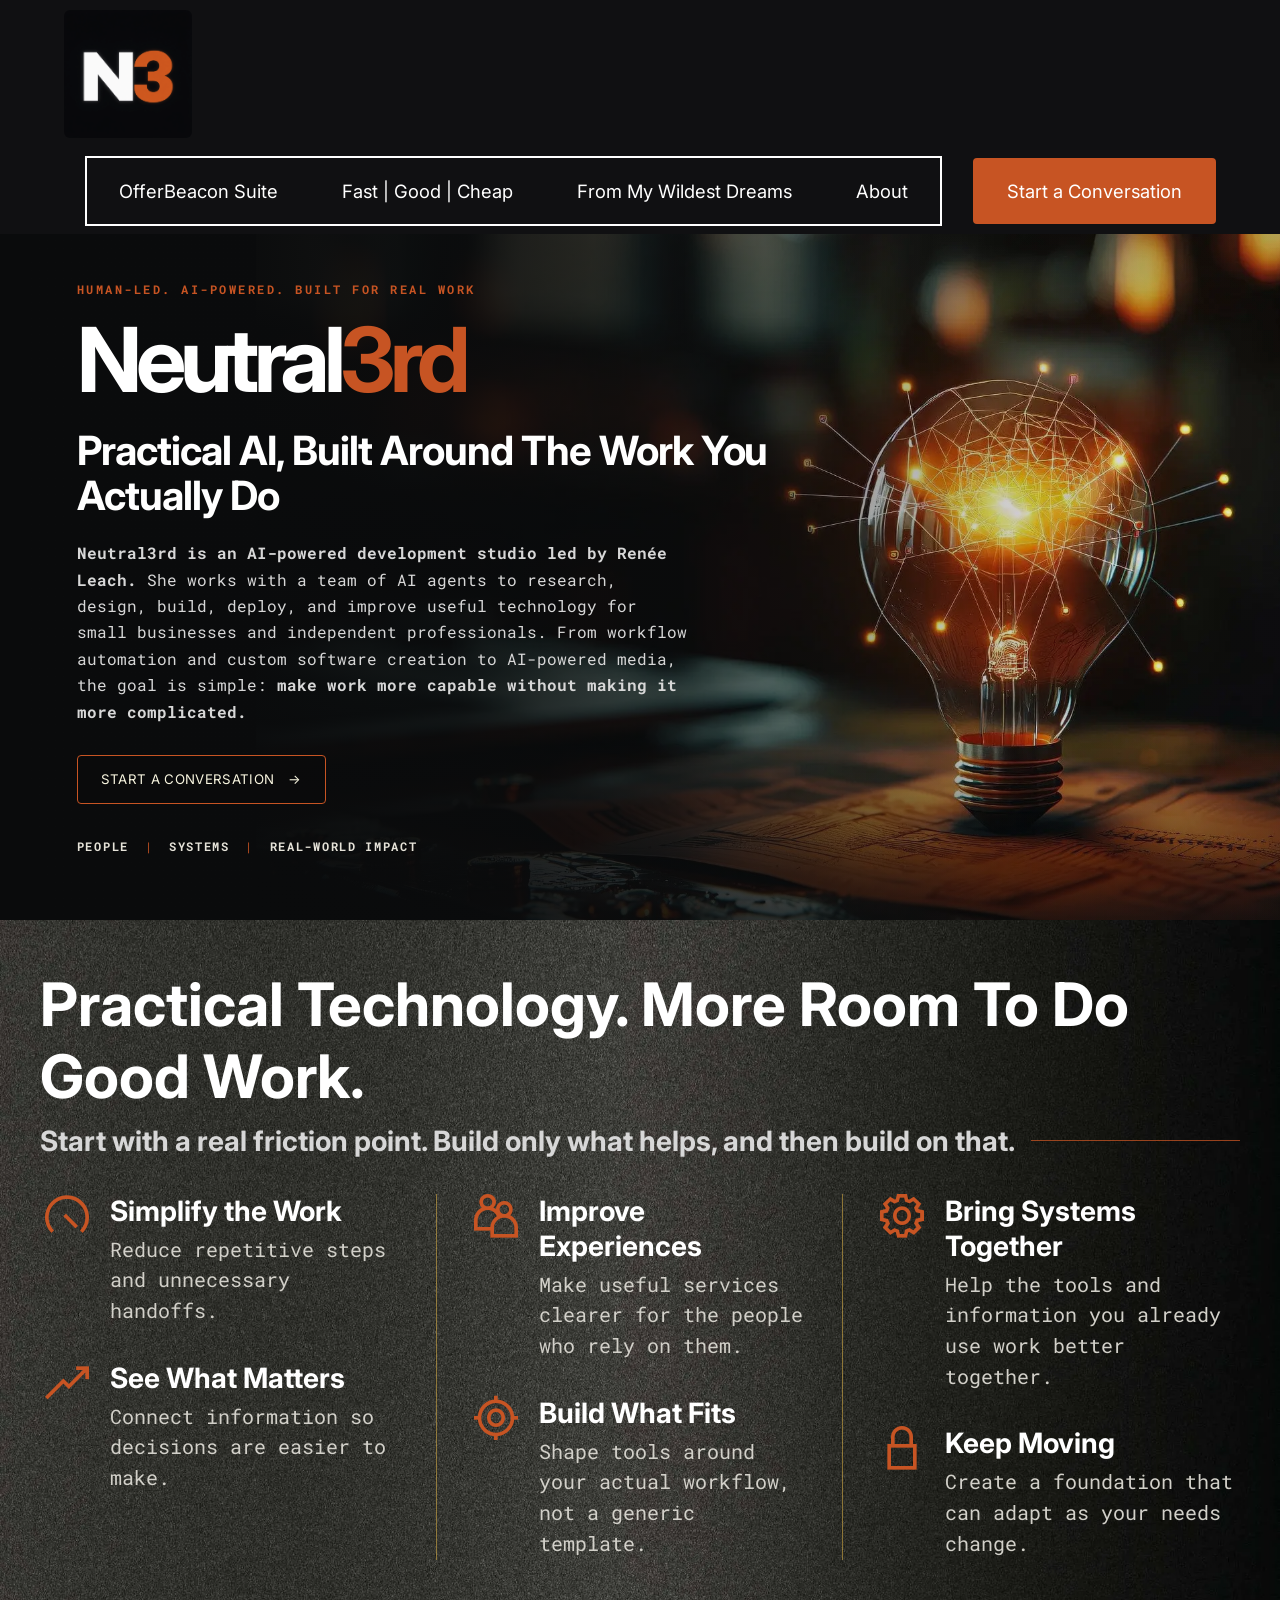
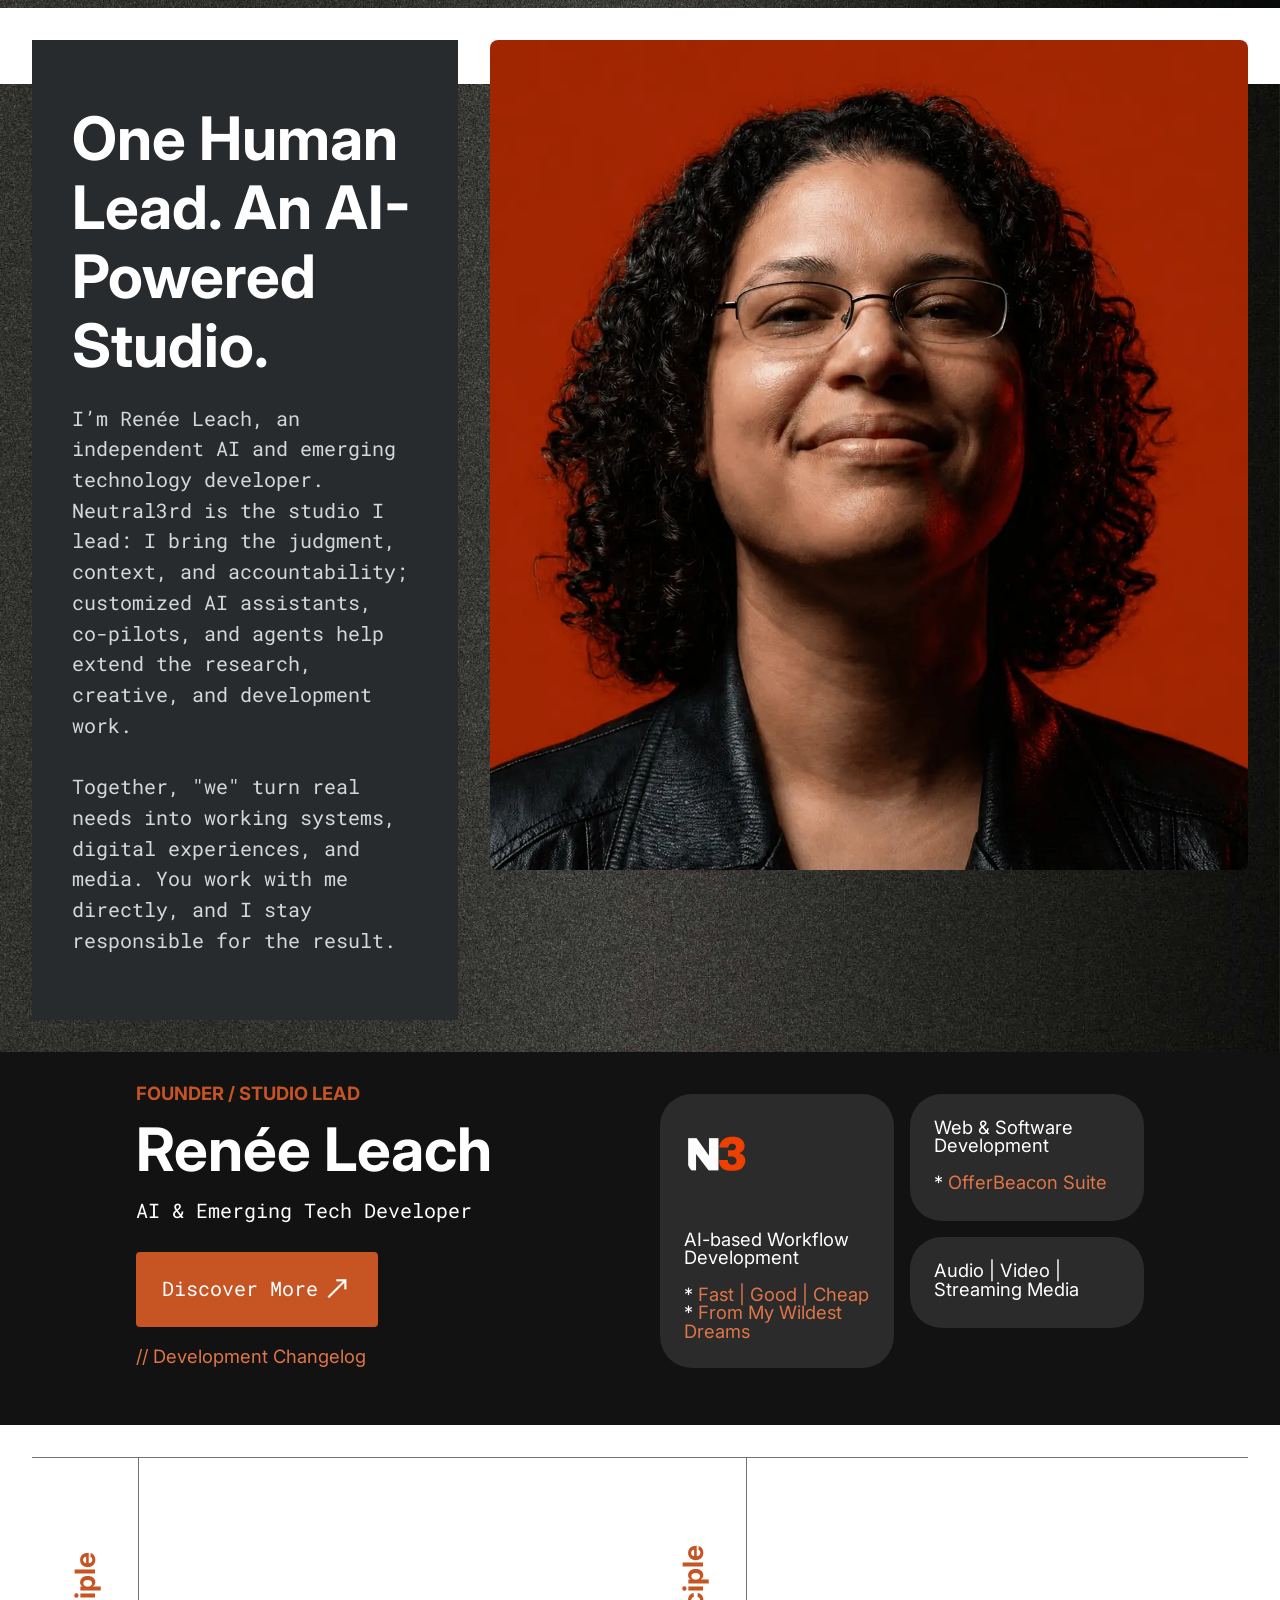
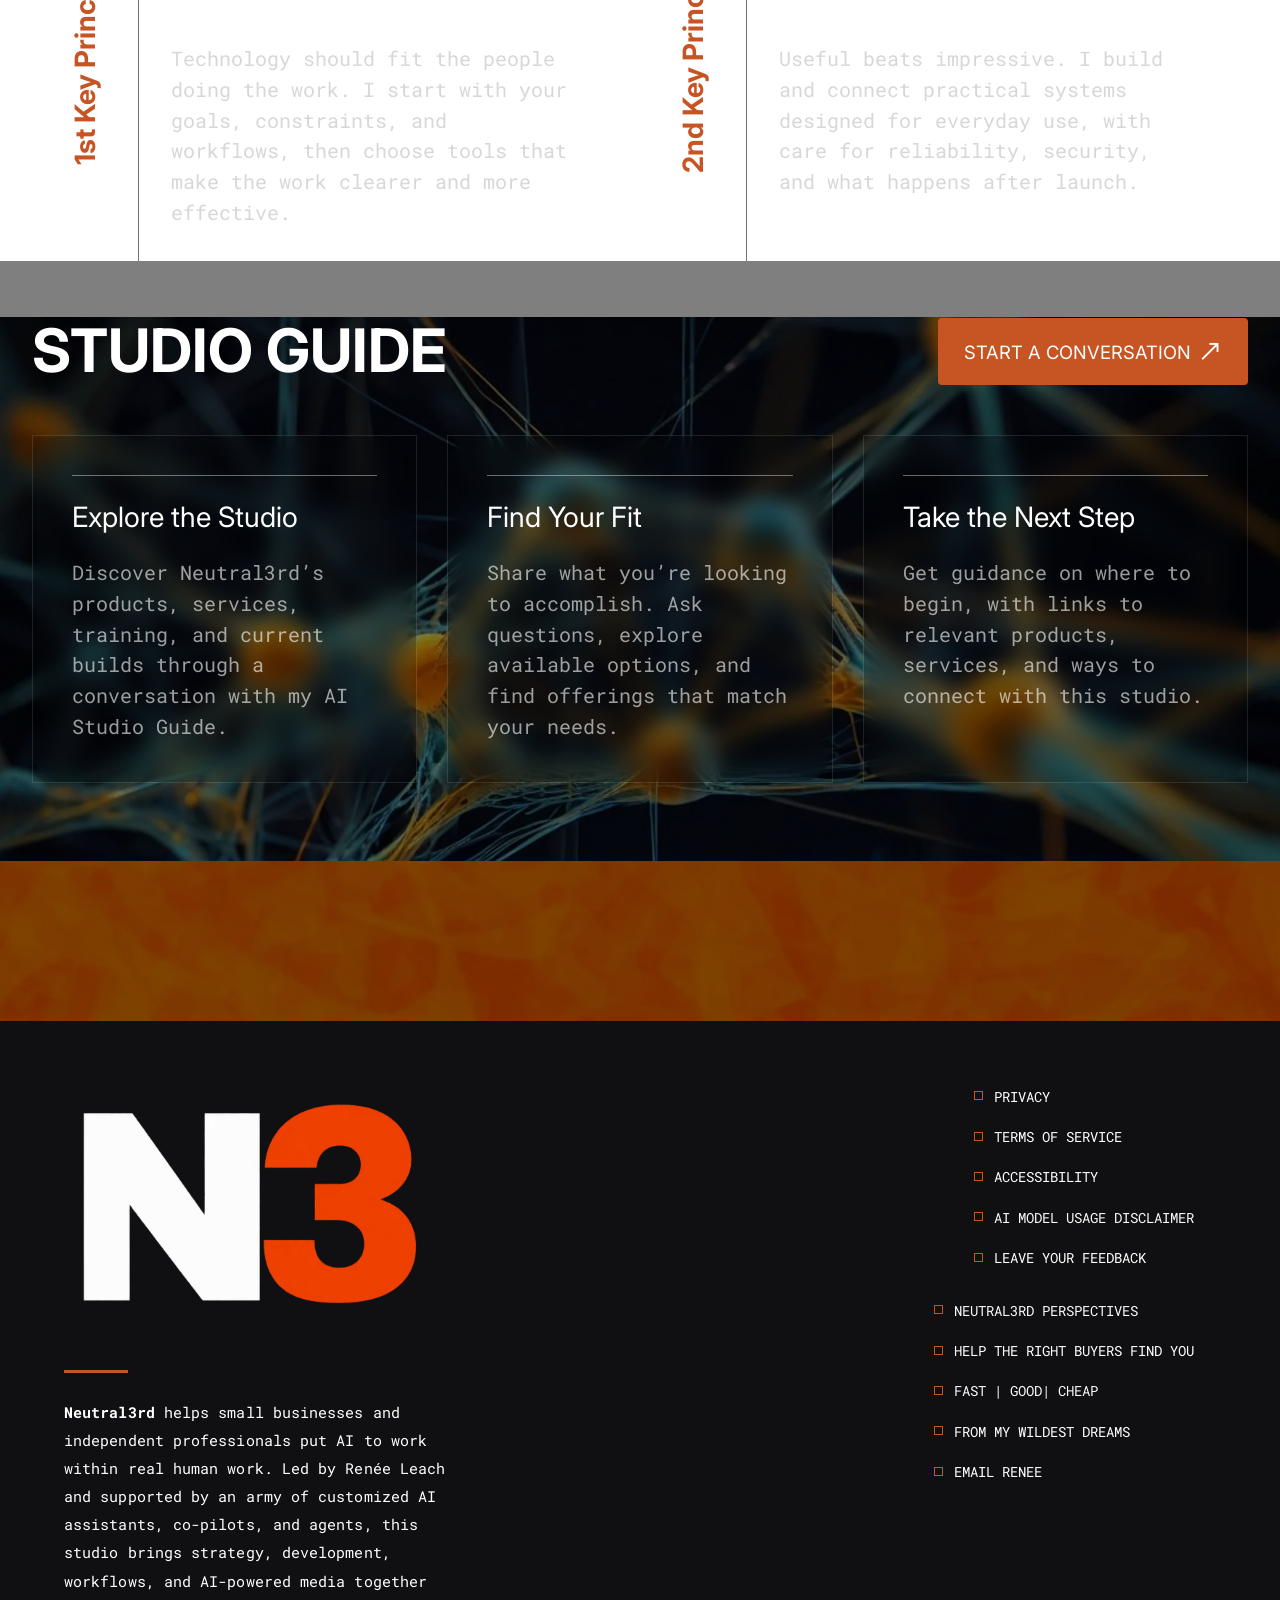
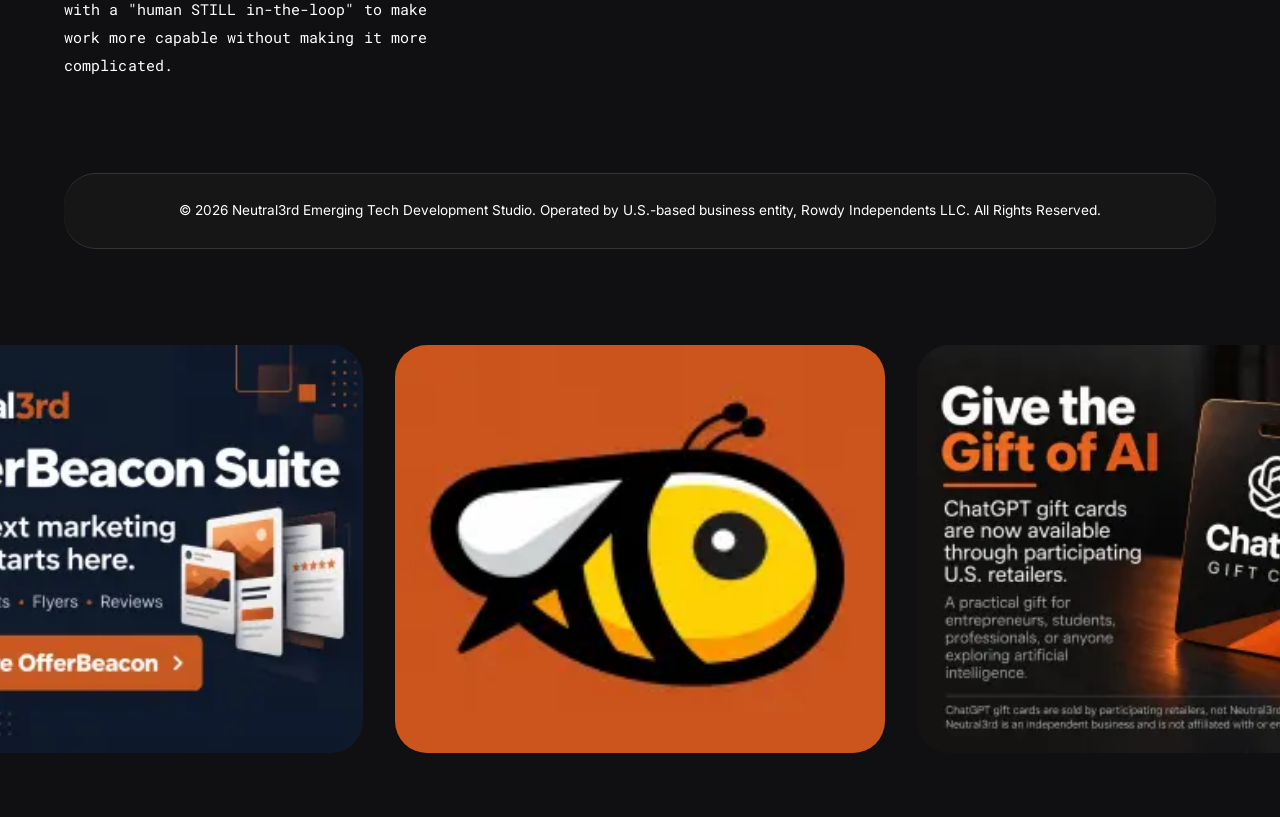
==== commit 87a1ce10: "create github pages" ====
--- a/index.html
+++ b/index.html
@@ -25,7 +25,7 @@
   <noscript><link rel="stylesheet" href="https://fonts.googleapis.com/css?family=Inter:100,200,300,400,500,600,700,800,900,100i,200i,300i,400i,500i,600i,700i,800i,900i&display=swap"></noscript>
   <link rel="preload" href="https://fonts.googleapis.com/css?family=Roboto+Mono:100,200,300,400,500,600,700,100i,200i,300i,400i,500i,600i,700i&display=swap" as="style" onload="this.onload=null;this.rel='stylesheet'">
   <noscript><link rel="stylesheet" href="https://fonts.googleapis.com/css?family=Roboto+Mono:100,200,300,400,500,600,700,100i,200i,300i,400i,500i,600i,700i&display=swap"></noscript>
-  <link rel="preload" as="style" href="assets/mobirise/css/mbr-additional.css?v=Zya8Av"><link rel="stylesheet" href="assets/mobirise/css/mbr-additional.css?v=Zya8Av" type="text/css">
+  <link rel="preload" as="style" href="assets/mobirise/css/mbr-additional.css?v=ClS6FB"><link rel="stylesheet" href="assets/mobirise/css/mbr-additional.css?v=ClS6FB" type="text/css">
 
   
   
@@ -177,7 +177,7 @@
                     <h2 class="mbr-section-title mbr-fonts-style display-2"><strong>Practical Technology. More Room To Do Good Work.</strong></h2>
 
                     <div class="benefits-subtitle-row">
-                        <p class="mbr-text mbr-fonts-style display-5"><strong>Start with a real friction point. Build only what helps.</strong></p>
+                        <p class="mbr-text mbr-fonts-style display-5"><strong>Start with a real friction point. Build only what helps, and then build on that.</strong></p>
 
                         <span class="benefits-heading-line"></span>
                         
--- a/assets/mobirise/css/mbr-additional.css
+++ b/assets/mobirise/css/mbr-additional.css
@@ -1666,7 +1666,7 @@
 .cid-vyHqQvkyf4 {
   padding-top: 2rem;
   padding-bottom: 0rem;
-  background-image: url("../../../assets/images/background15.webp");
+  background-image: url("../../../assets/images/background16.webp");
 }
 .cid-vyHqQvkyf4 .mbr-fallback-image.disabled {
   display: none;
--- a/assets/mobirise/css/mbr-additional.css
+++ b/assets/mobirise/css/mbr-additional.css
@@ -1666,7 +1666,7 @@
 .cid-vyHqQvkyf4 {
   padding-top: 2rem;
   padding-bottom: 0rem;
-  background-image: url("../../../assets/images/background15.webp");
+  background-image: url("../../../assets/images/background16.webp");
 }
 .cid-vyHqQvkyf4 .mbr-fallback-image.disabled {
   display: none;
